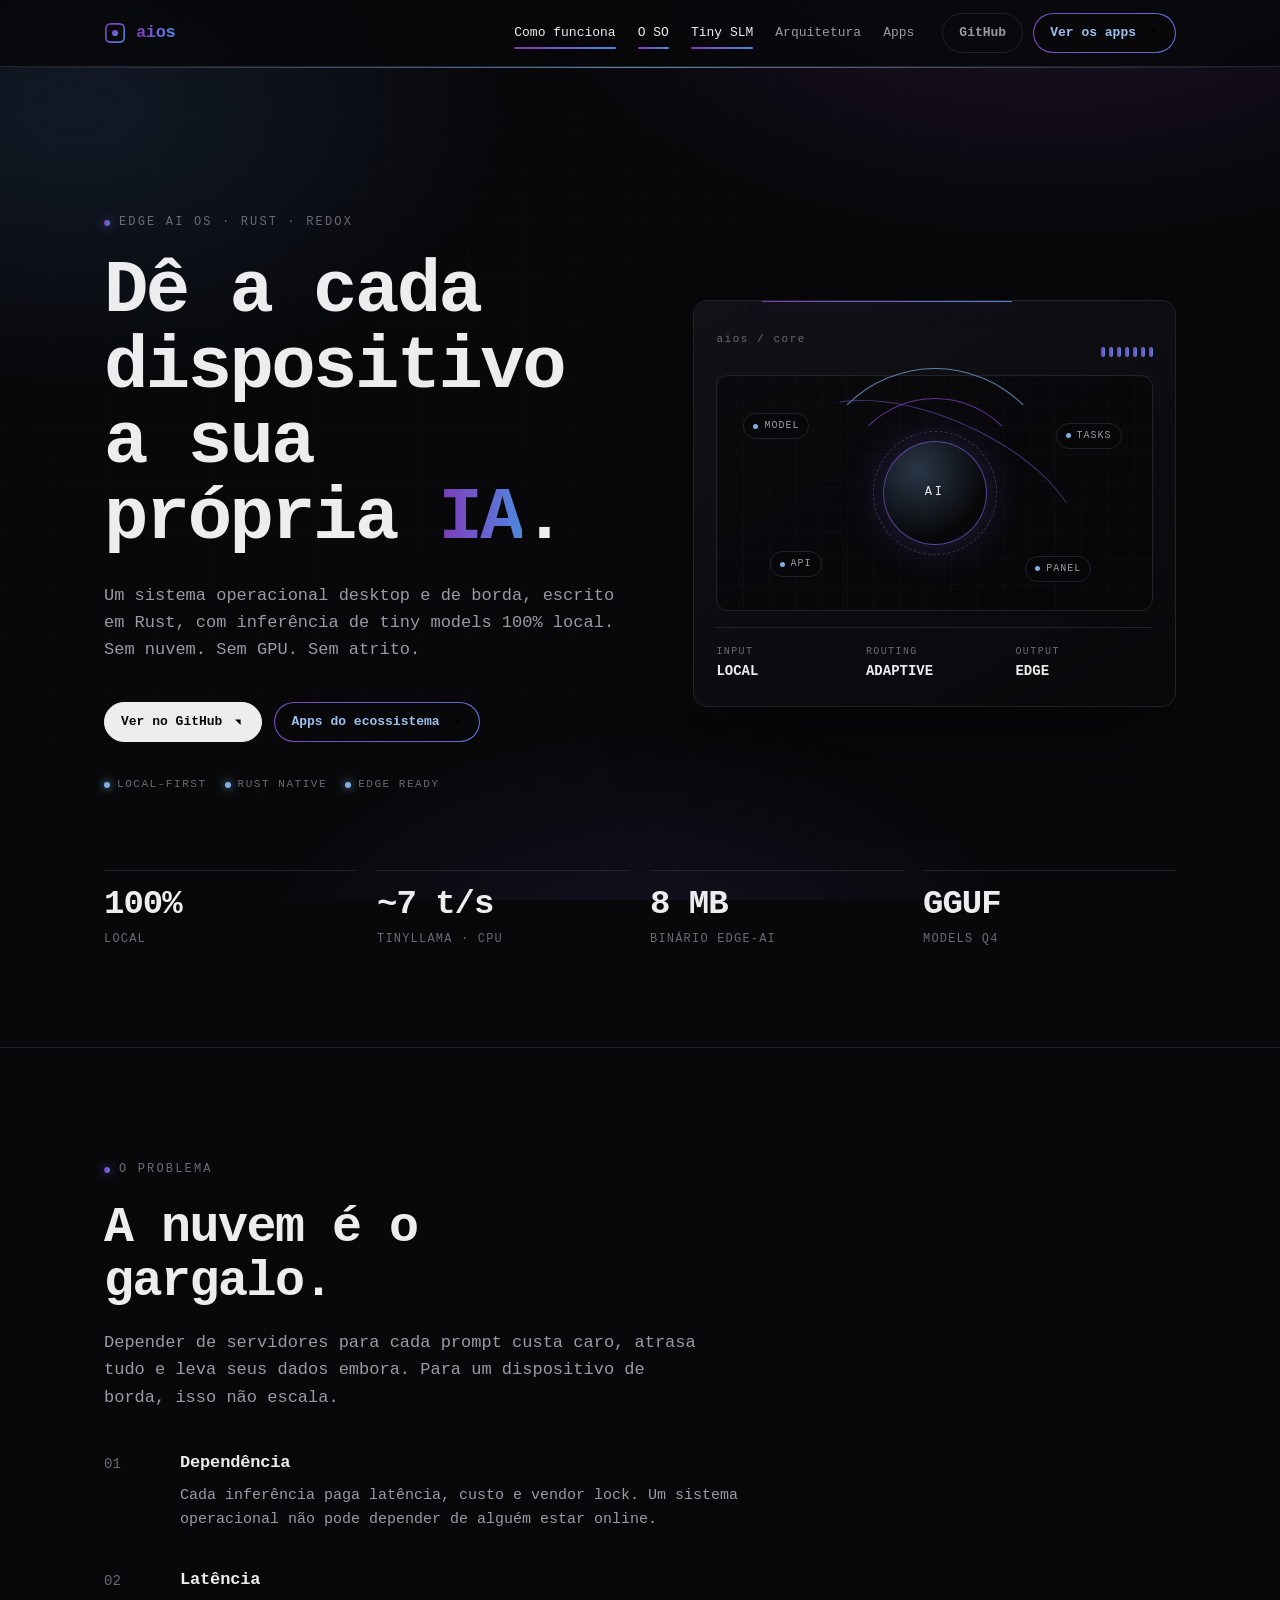
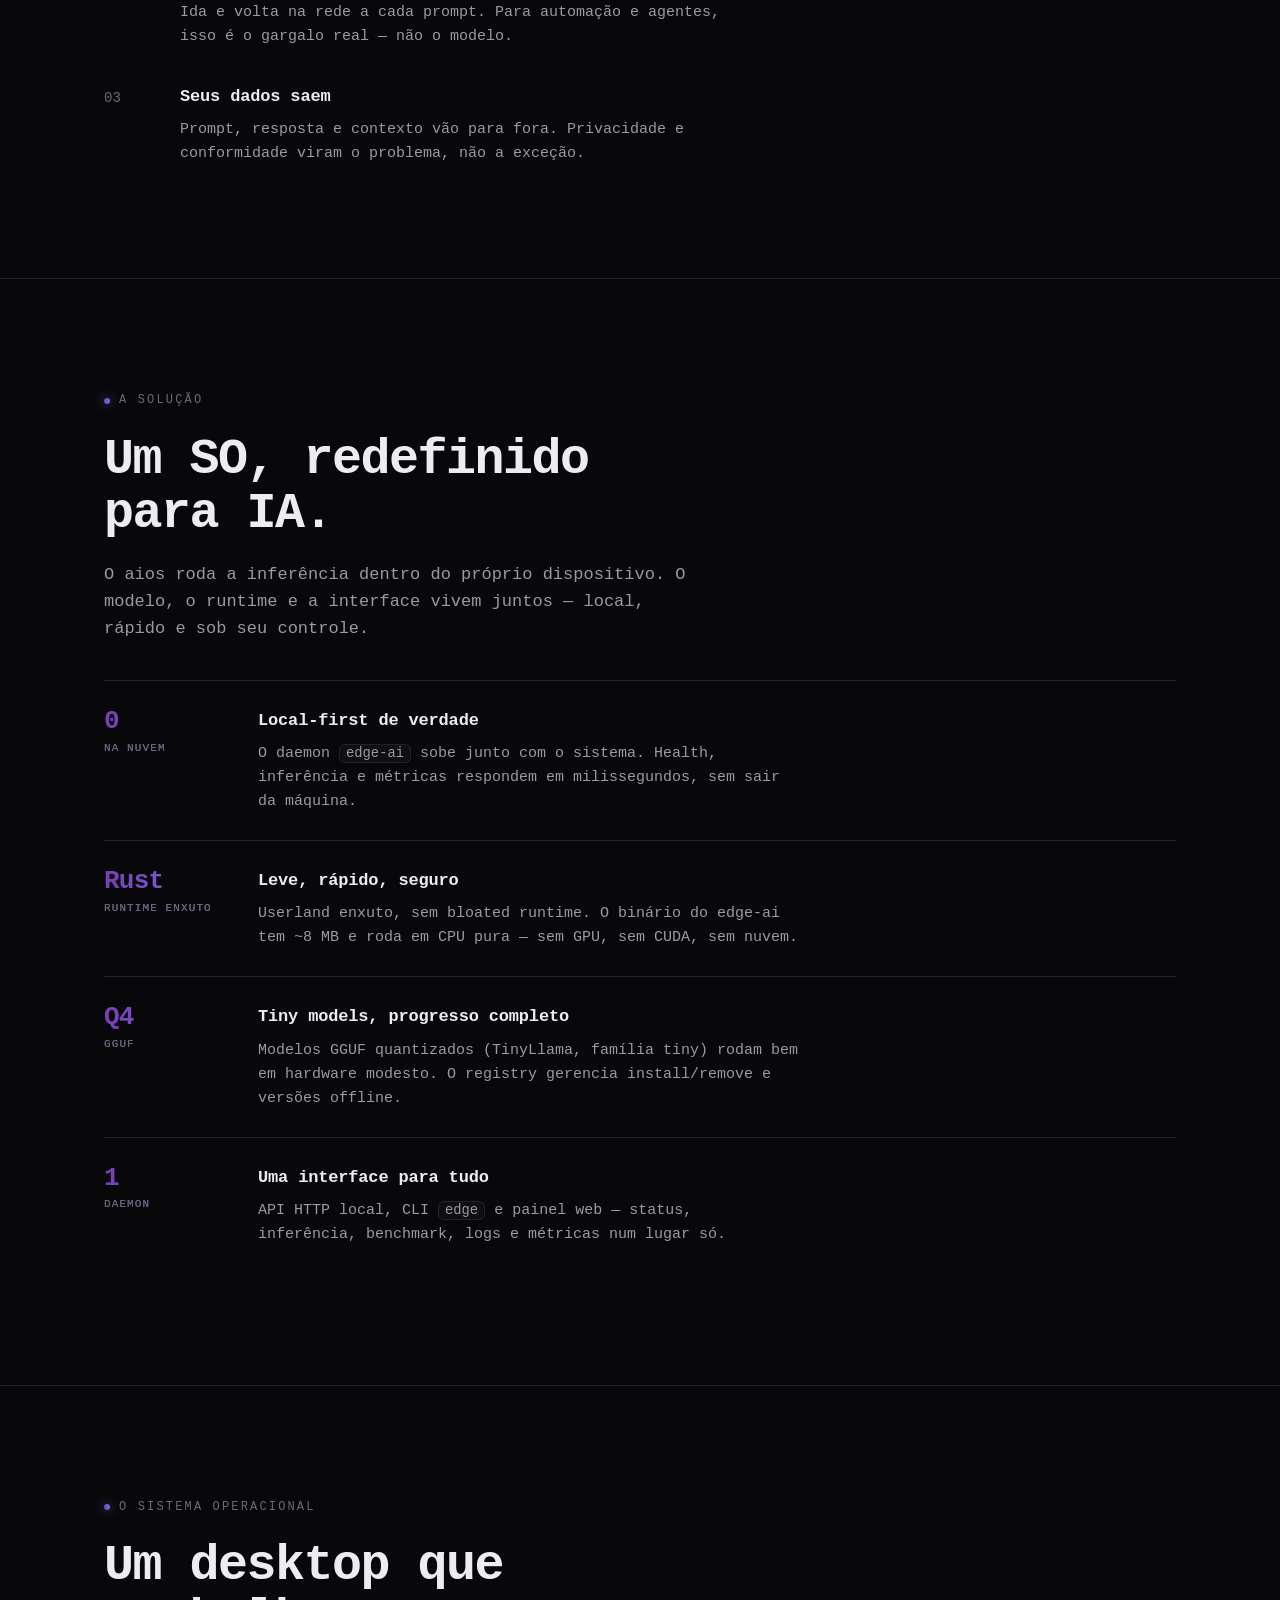
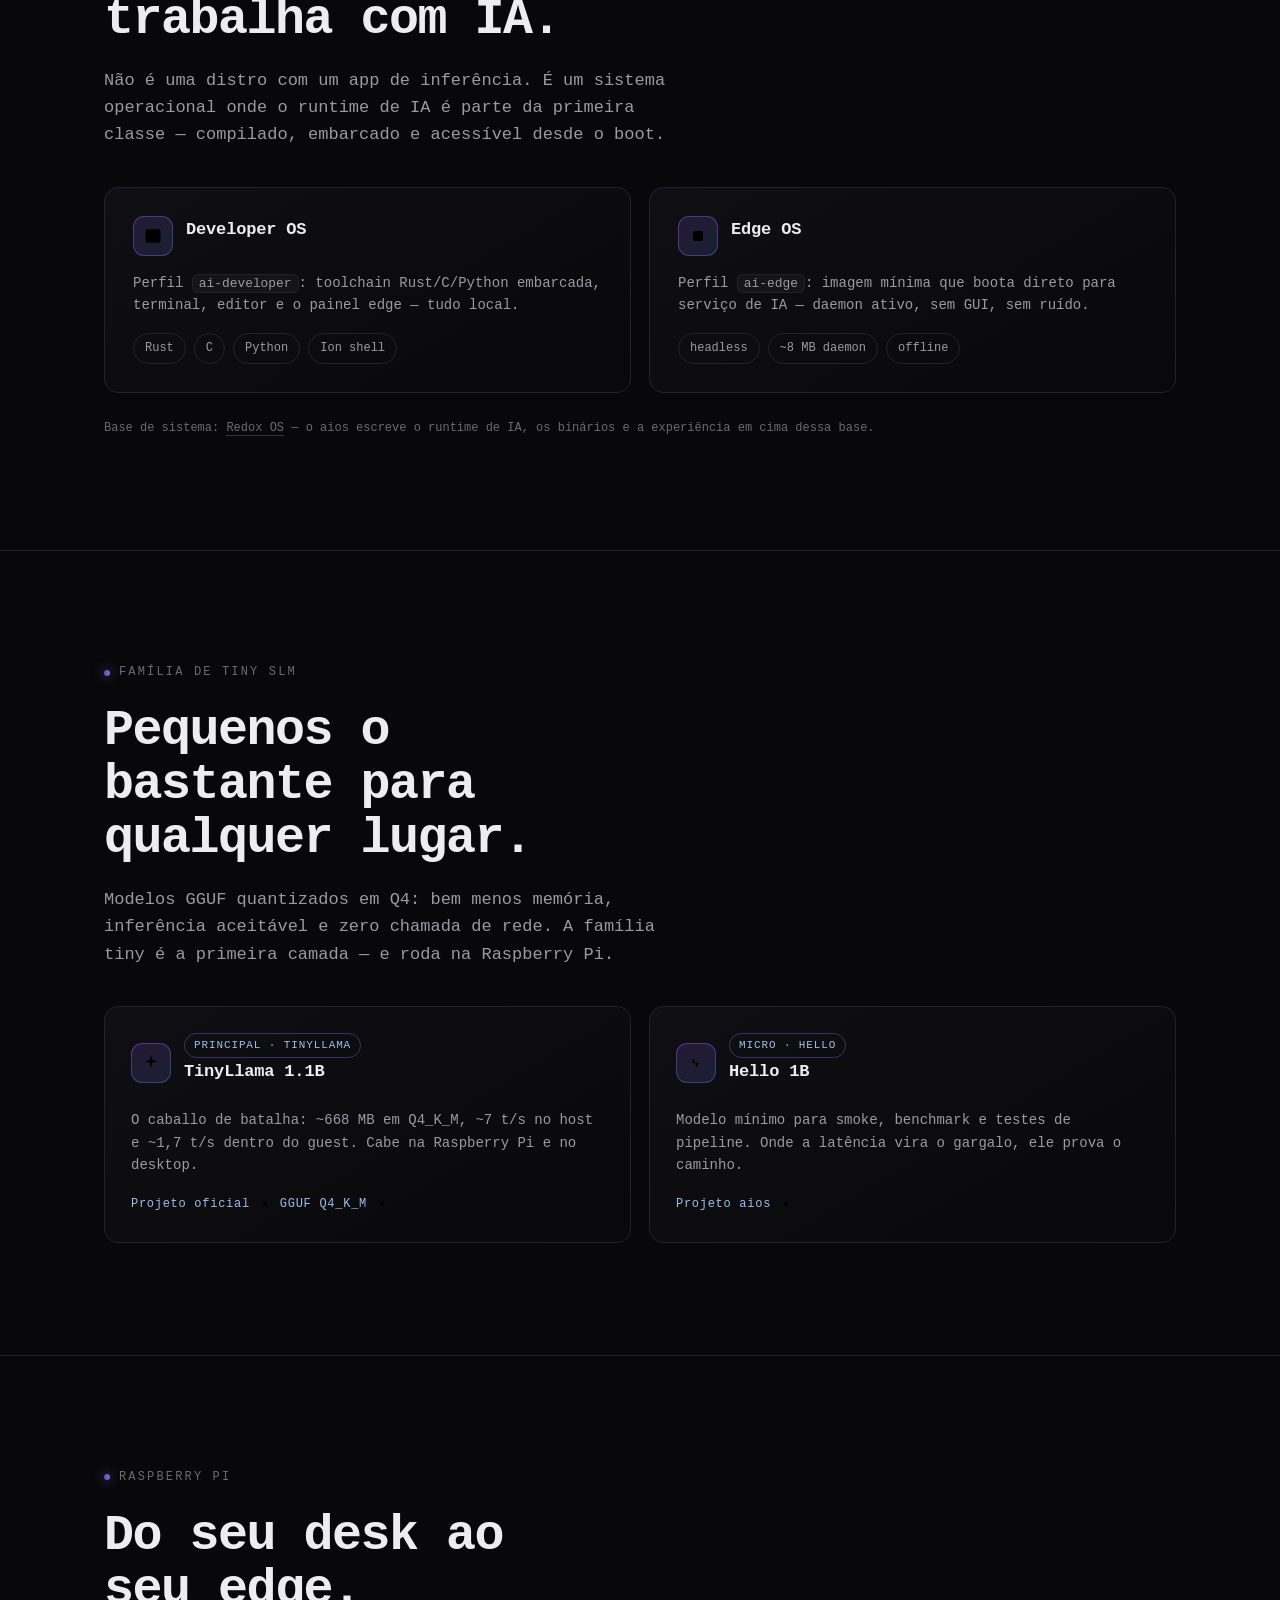
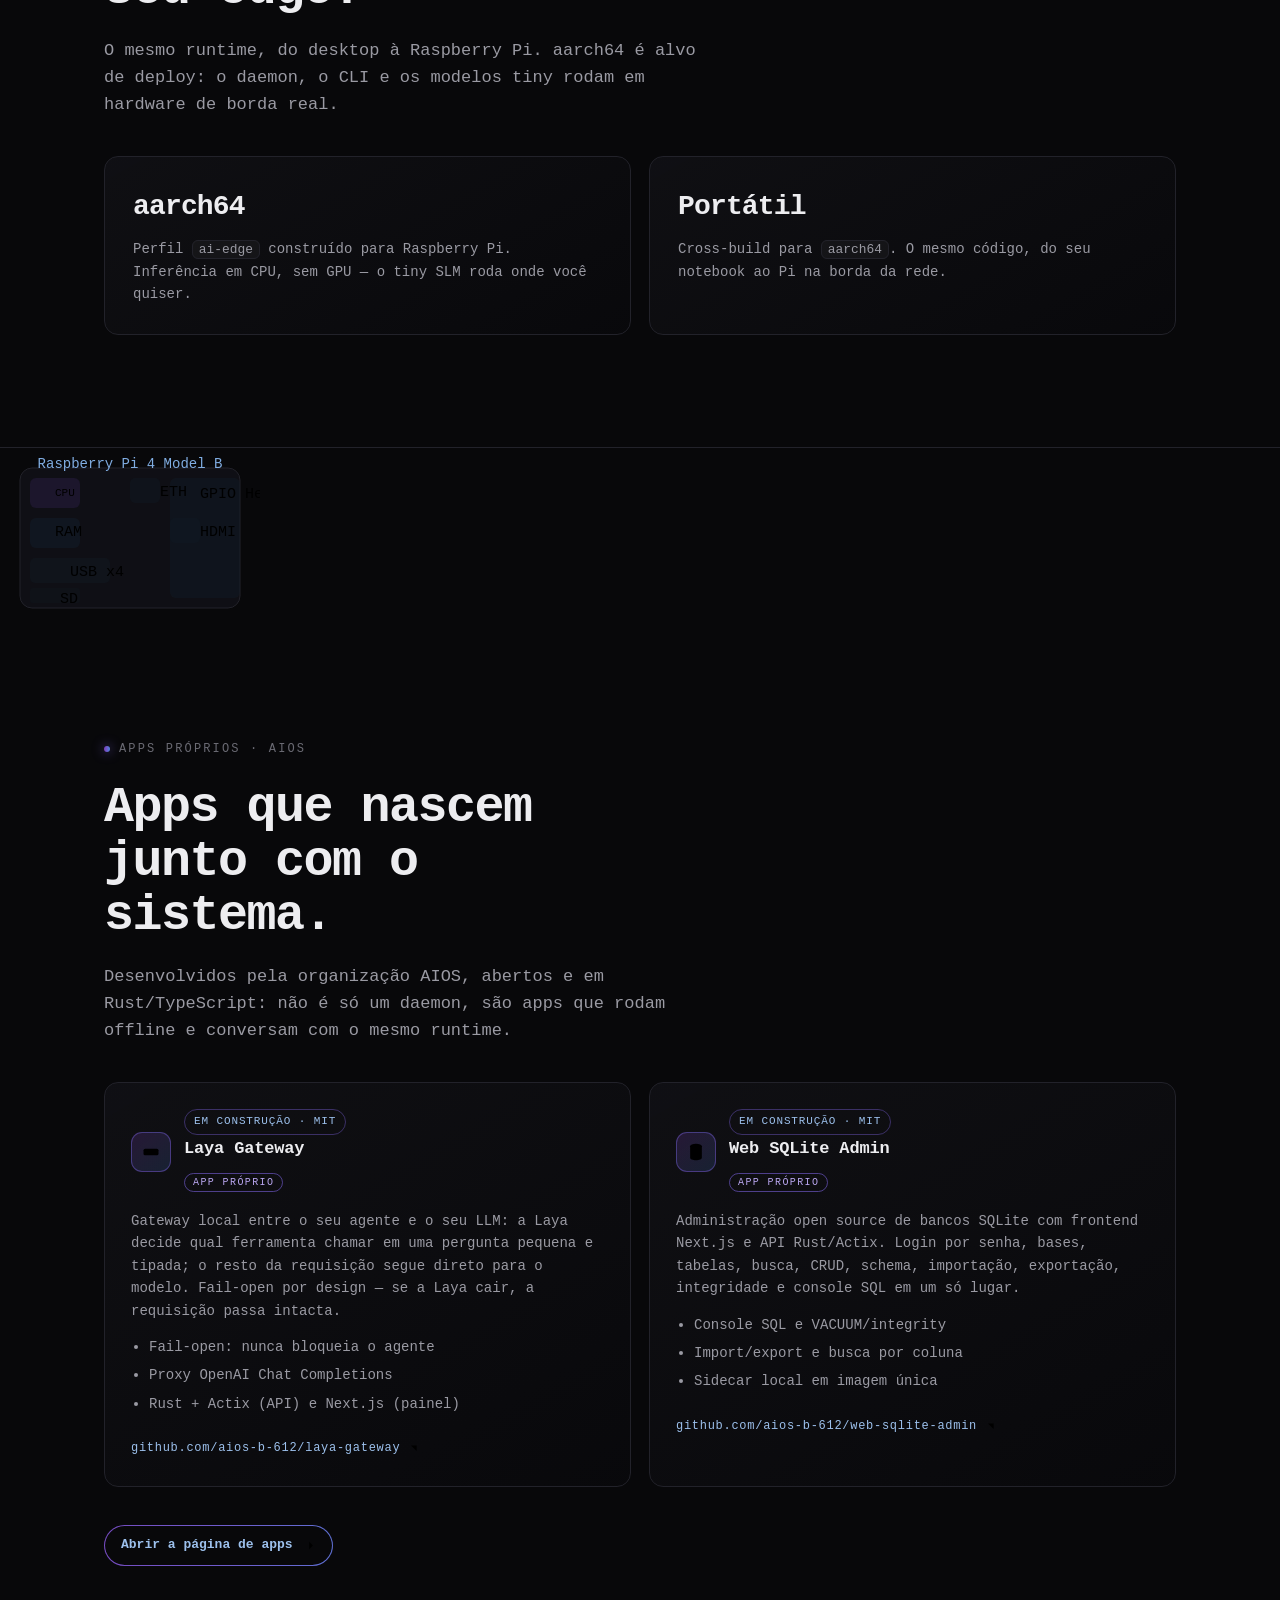
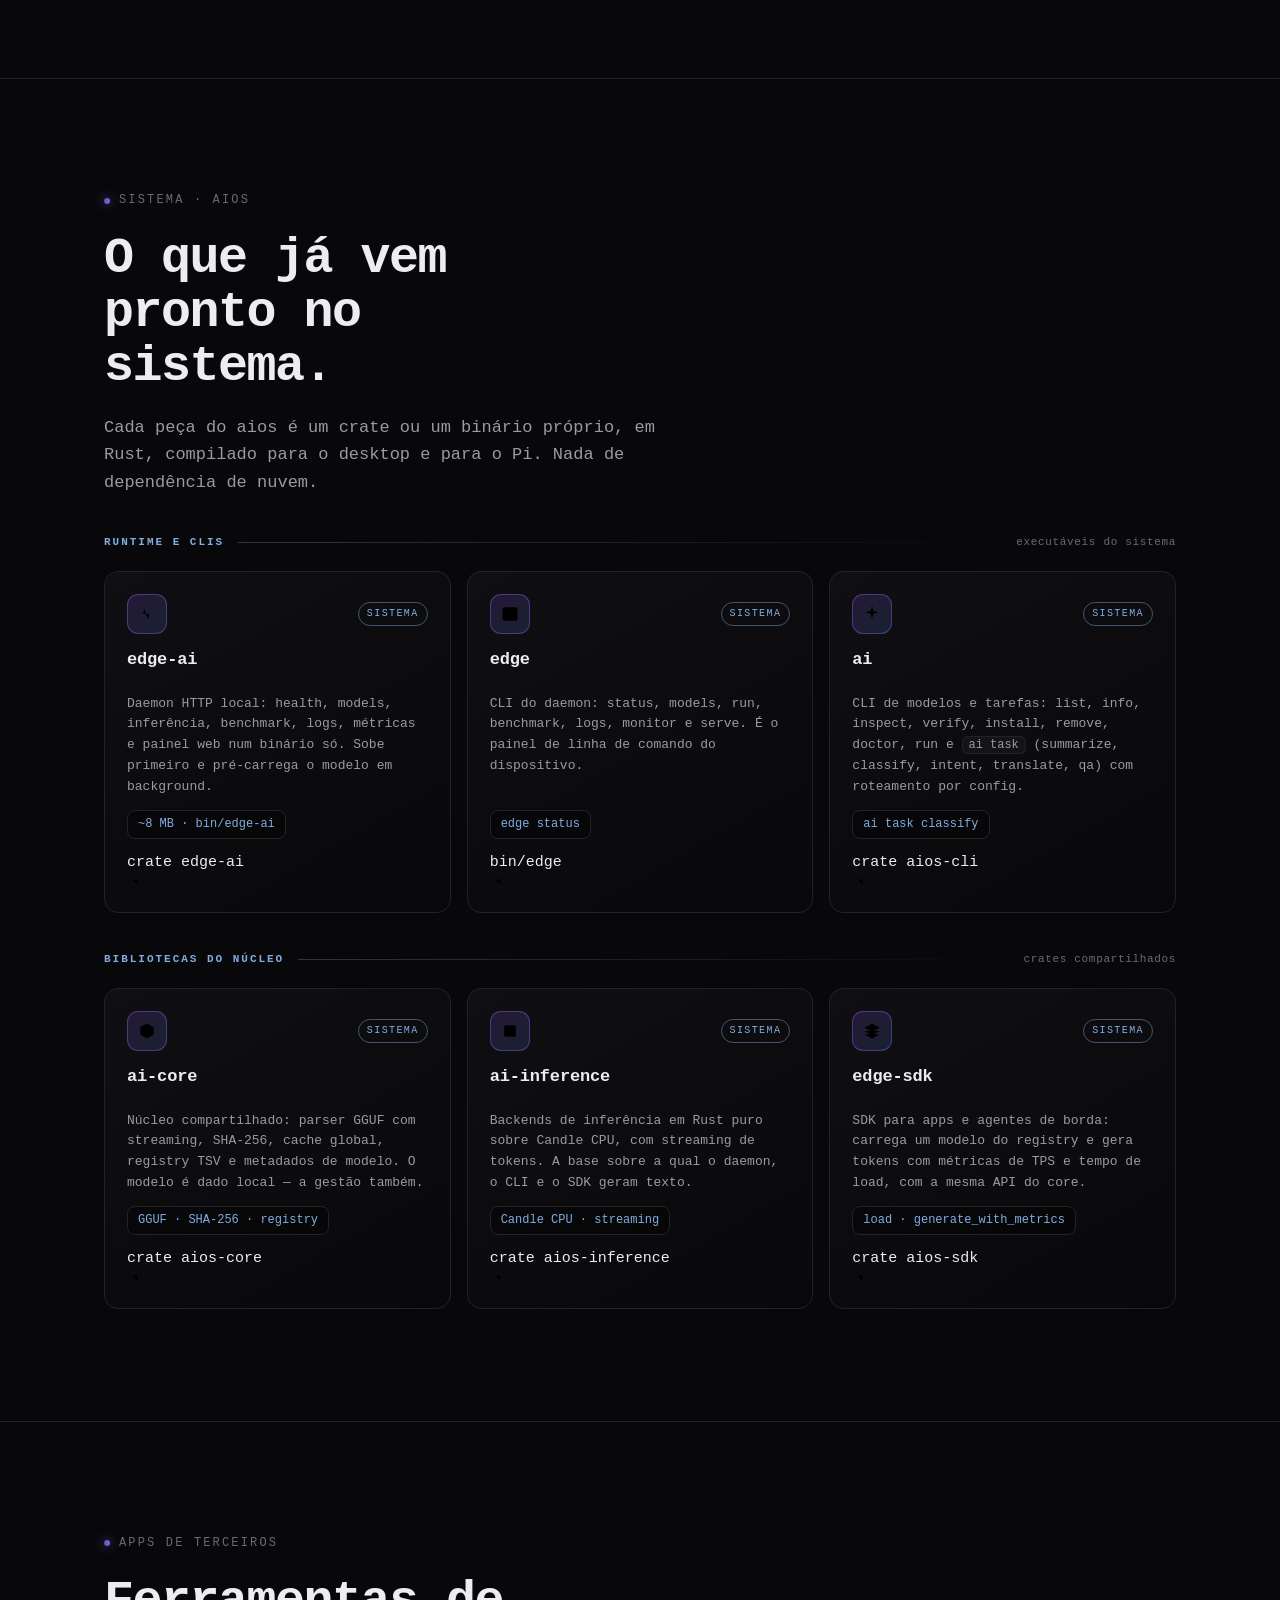
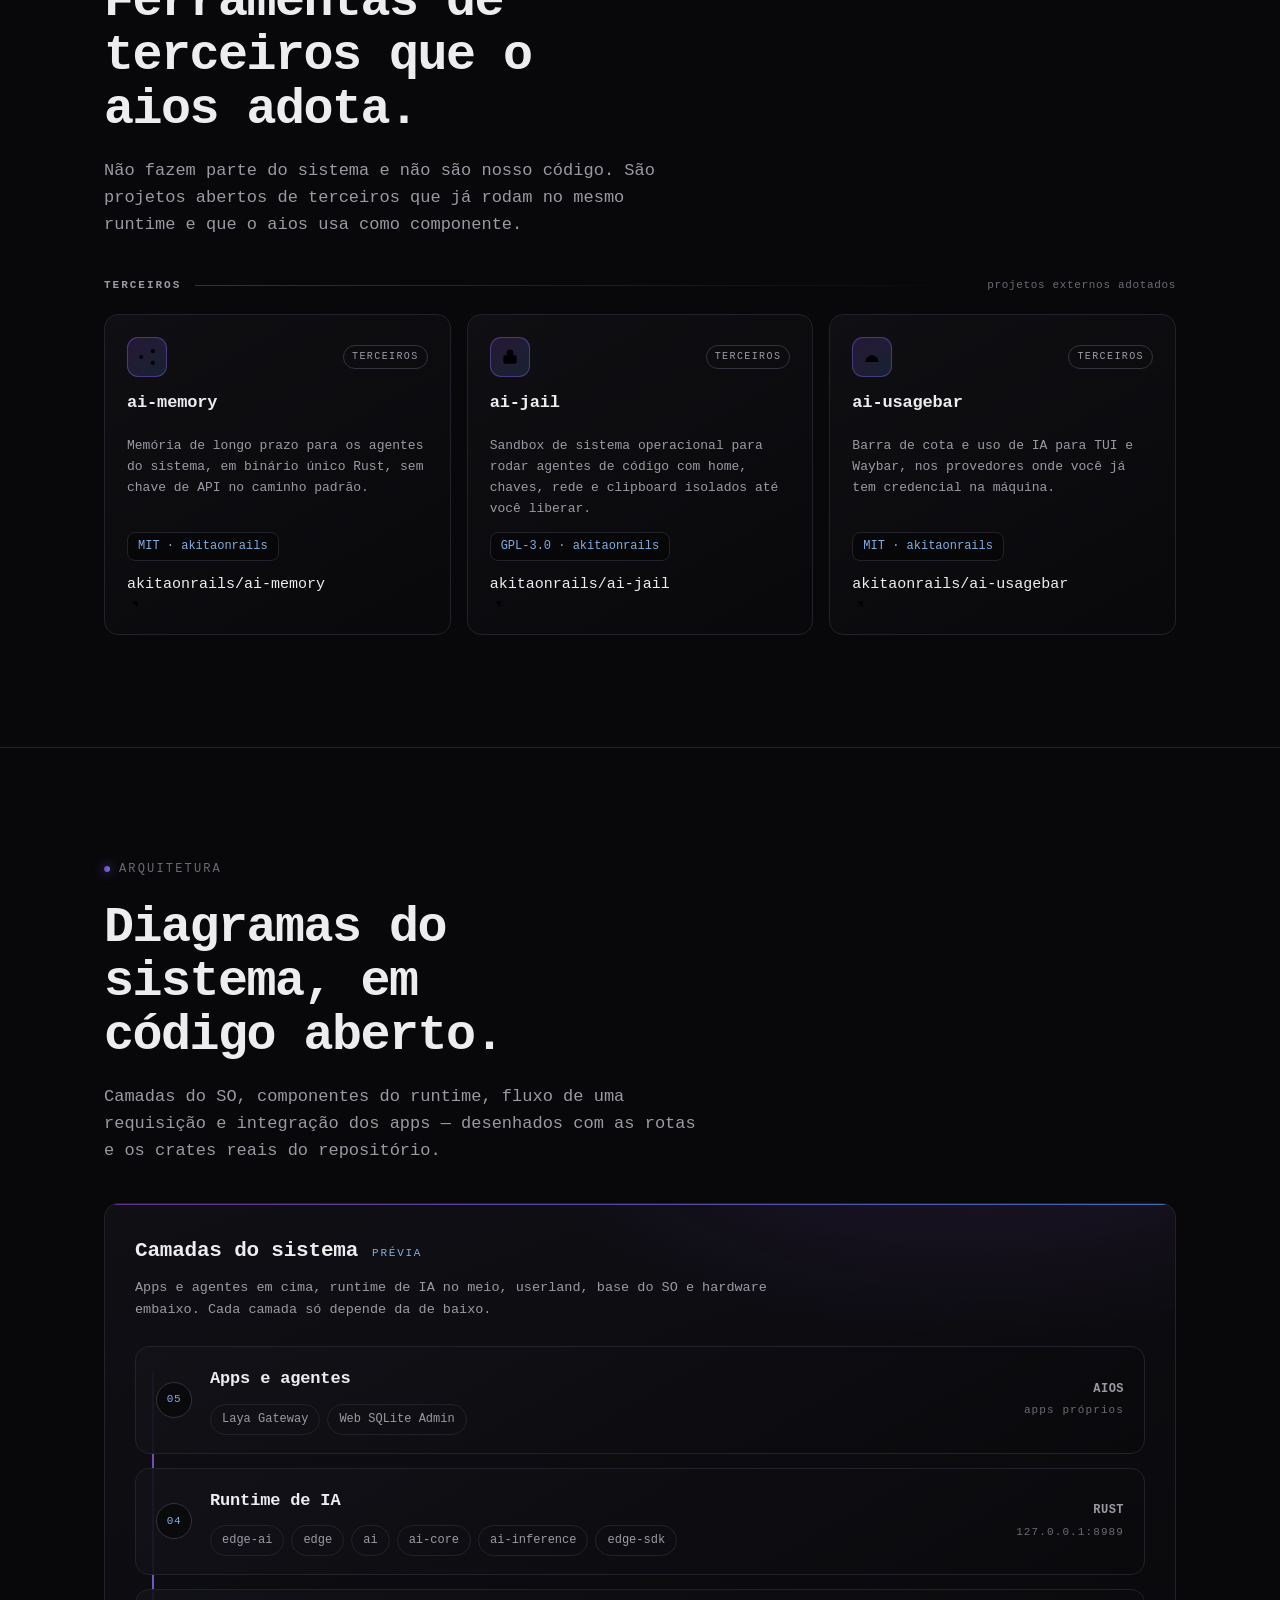
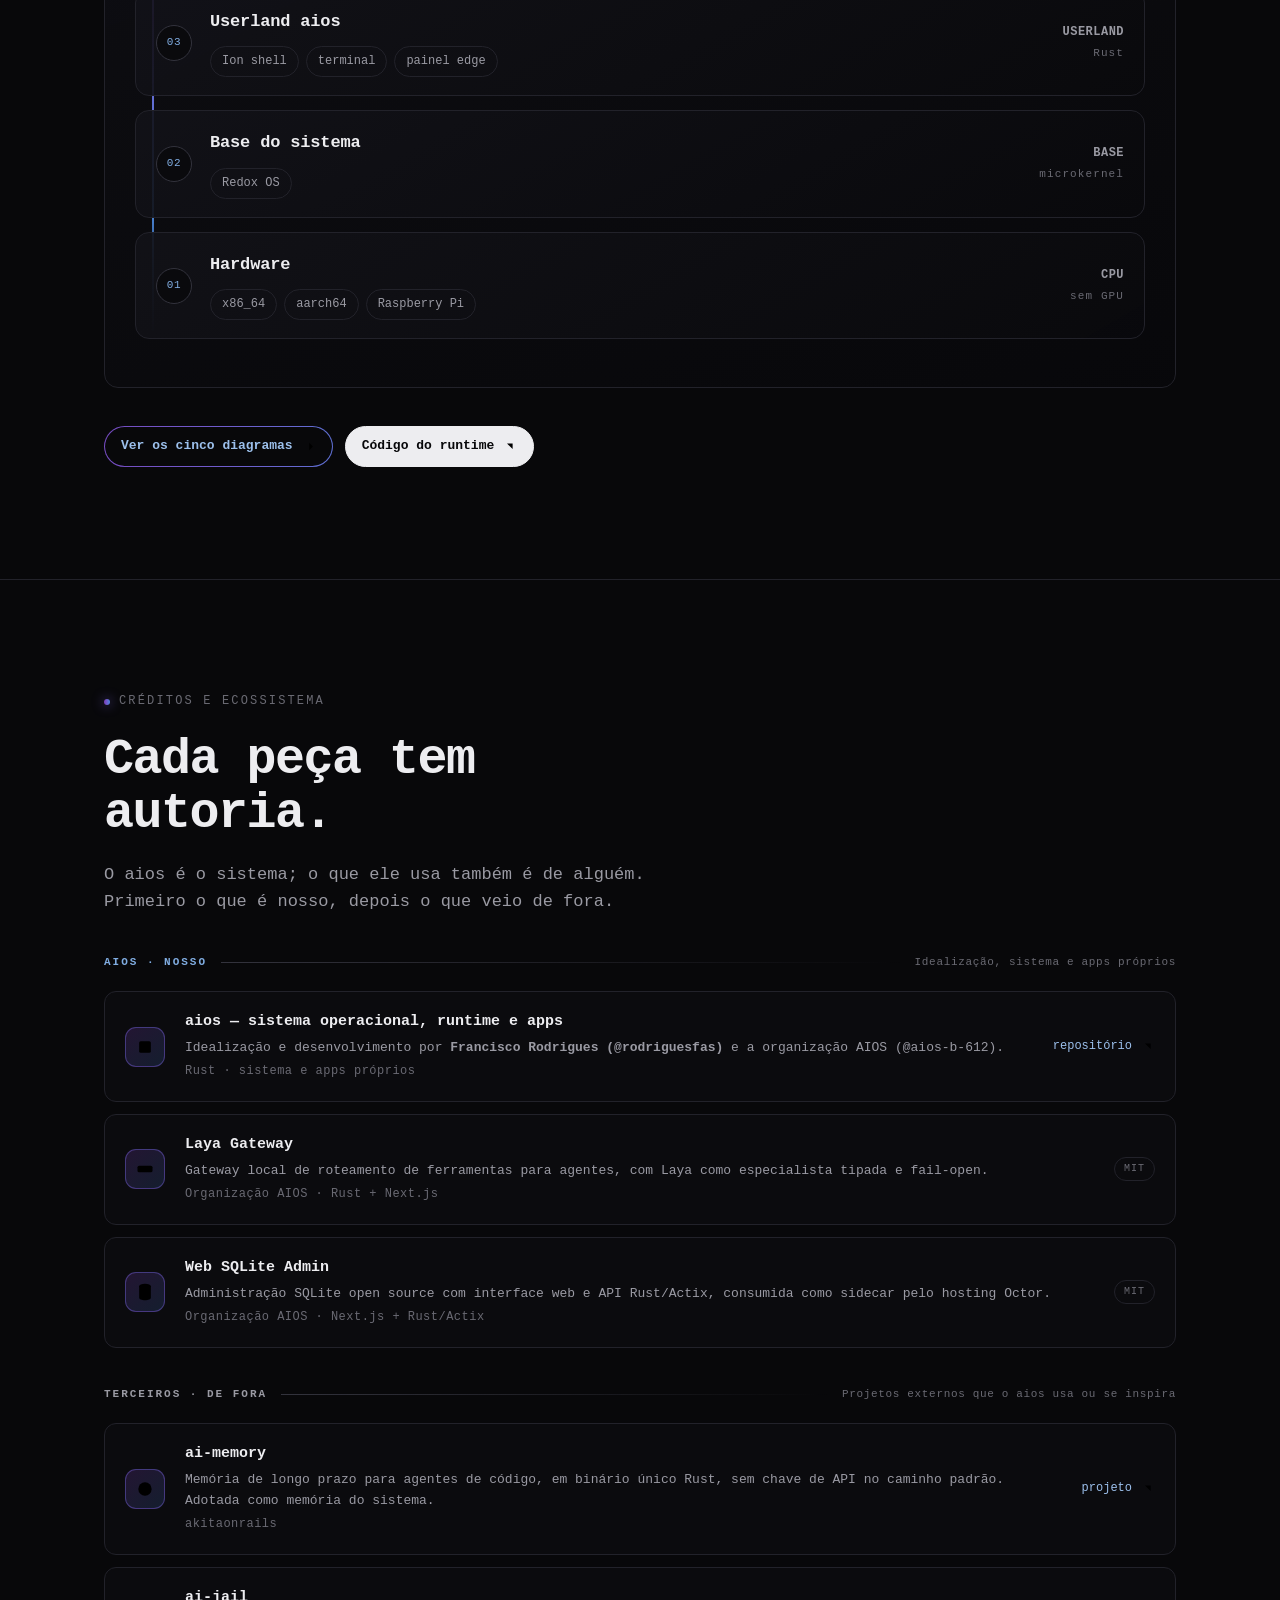
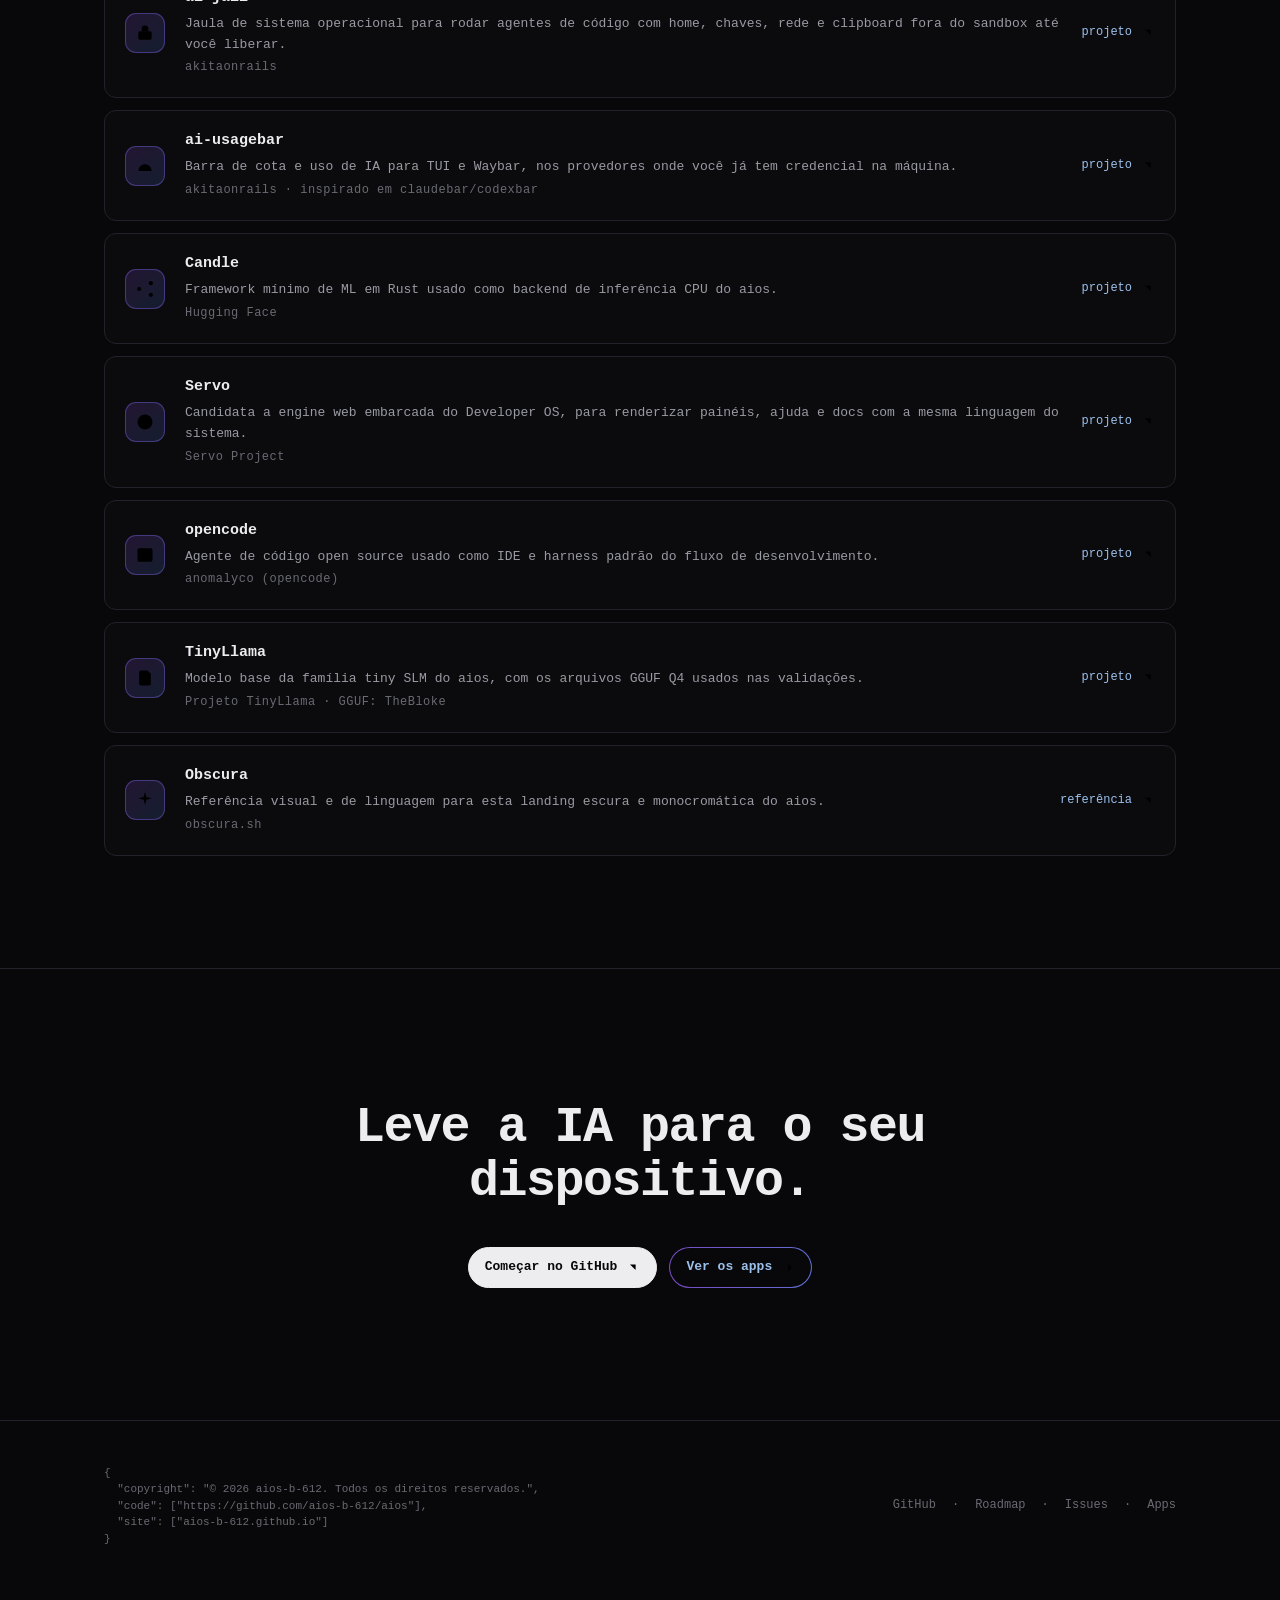
==== index.html @ a4fba62e "Site aios: esqueleto da Raspberry Pi na seção #pi e preview na home - index.html: diagrama esqueleto" ====
<!DOCTYPE html>
<html lang="pt-BR">
<head>
<meta charset="utf-8">
<meta name="viewport" content="width=device-width, initial-scale=1">
<title>aios — o sistema operacional que dá IA ao seu dispositivo</title>
<meta name="description" content="Um sistema operacional desktop e de borda, escrito em Rust, com inferência de tiny models 100% local. Sem nuvem, sem GPU, sem atrito.">
<meta name="theme-color" content="#08080a">
<link rel="icon" href="favicon.svg" type="image/svg+xml">
<link rel="stylesheet" href="styles.css">
<script src="site.js" defer></script>
</head>
<body>

<svg class="svg-sprite" aria-hidden="true" focusable="false">
  <symbol id="icon-arrow-up-right" viewBox="0 0 24 24"><path d="M7 17 17 7M8 7h9v9"/></symbol>
  <symbol id="icon-arrow-right" viewBox="0 0 24 24"><path d="M5 12h14M13 6l6 6-6 6"/></symbol>
  <symbol id="icon-menu" viewBox="0 0 24 24"><path d="M4 7h16M4 12h16M4 17h16"/></symbol>
  <symbol id="icon-close" viewBox="0 0 24 24"><path d="m6 6 12 12M18 6 6 18"/></symbol>
  <symbol id="icon-terminal" viewBox="0 0 24 24"><rect x="3" y="4" width="18" height="16" rx="2"/><path d="m7 9 3 3-3 3M13 15h4"/></symbol>
  <symbol id="icon-chip" viewBox="0 0 24 24"><rect x="6" y="6" width="12" height="12" rx="2"/><path d="M9 9h6v6H9zM9 2v4M15 2v4M9 18v4M15 18v4M2 9h4M2 15h4M18 9h4M18 15h4"/></symbol>
  <symbol id="icon-cpu" viewBox="0 0 24 24"><rect x="5" y="5" width="14" height="14" rx="2"/><rect x="9" y="9" width="6" height="6"/><path d="M9 2v3M15 2v3M9 19v3M15 19v3M2 9h3M2 15h3M19 9h3M19 15h3"/></symbol>
  <symbol id="icon-database" viewBox="0 0 24 24"><ellipse cx="12" cy="5" rx="7" ry="3"/><path d="M5 5v7c0 1.66 3.13 3 7 3s7-1.34 7-3V5M5 12v7c0 1.66 3.13 3 7 3s7-1.34 7-3v-7"/></symbol>
  <symbol id="icon-layers" viewBox="0 0 24 24"><path d="m12 3 9 5-9 5-9-5 9-5Z"/><path d="m3 12 9 5 9-5M3 16l9 5 9-5"/></symbol>
  <symbol id="icon-box" viewBox="0 0 24 24"><path d="m12 3 8 4.5v9L12 21l-8-4.5v-9L12 3Z"/><path d="m4.5 7.8 7.5 4.4 7.5-4.4M12 12.2V21"/></symbol>
  <symbol id="icon-network" viewBox="0 0 24 24"><circle cx="5" cy="12" r="2.5"/><circle cx="19" cy="5" r="2.5"/><circle cx="19" cy="19" r="2.5"/><path d="m7.2 10.8 9.6-4.6M7.2 13.2l9.6 4.6"/></symbol>
  <symbol id="icon-gateway" viewBox="0 0 24 24"><rect x="3" y="8" width="18" height="8" rx="2"/><path d="M7 12h.01M11 12h.01M15 12h.01M19 12h.01M7 8V5M17 8V5M7 16v3M17 16v3"/></symbol>
  <symbol id="icon-pulse" viewBox="0 0 24 24"><path d="M3 12h4l2-6 4 12 2-6h6"/></symbol>
  <symbol id="icon-spark" viewBox="0 0 24 24"><path d="m12 2 1.6 6.4L20 10l-6.4 1.6L12 18l-1.6-6.4L4 10l6.4-1.6L12 2Z"/></symbol>
  <symbol id="icon-shield" viewBox="0 0 24 24"><path d="M12 3 20 6v5c0 5-3.4 8.4-8 10-4.6-1.6-8-5-8-10V6l8-3Z"/><path d="m8.5 12 2.2 2.2 4.8-4.8"/></symbol>
  <symbol id="icon-code" viewBox="0 0 24 24"><path d="m8 9-4 3 4 3M16 9l4 3-4 3M14 5l-4 14"/></symbol>
  <symbol id="icon-memory" viewBox="0 0 24 24"><circle cx="12" cy="12" r="8"/><path d="M9 10h.01M15 10h.01M9.6 14.4c1.5 1.2 3.3 1.2 4.8 0"/></symbol>
  <symbol id="icon-lock" viewBox="0 0 24 24"><rect x="4" y="10" width="16" height="10" rx="2"/><path d="M8 10V7a4 4 0 0 1 8 0v3"/></symbol>
  <symbol id="icon-gauge" viewBox="0 0 24 24"><path d="M4 18a8 8 0 1 1 16 0M12 18l4-6"/></symbol>
  <symbol id="icon-globe" viewBox="0 0 24 24"><circle cx="12" cy="12" r="9"/><path d="M3 12h18M12 3c2.5 2.7 3.8 5.8 3.8 9S14.5 18.3 12 21c-2.5-2.7-3.8-5.8-3.8-9S9.5 5.7 12 3Z"/></symbol>
  <symbol id="icon-doc" viewBox="0 0 24 24"><path d="M9 3h6l4 4v12a2 2 0 0 1-2 2H7a2 2 0 0 1-2-2V5a2 2 0 0 1 2-2h2Z"/><path d="M14 3v5h5M9 13h6M9 17h4"/></symbol>
  <symbol id="icon-github" viewBox="0 0 24 24"><path d="M15 22v-3.9c.04-1-.36-1.7-.82-2.1 2.7-.3 5.53-1.33 5.53-6a4.66 4.66 0 0 0-1.24-3.25 4.34 4.34 0 0 0-.1-3.22s-1.02-.33-3.35 1.27a11.62 11.62 0 0 0-6.1 0C6.5 2.21 5.48 2.54 5.48 2.54a4.34 4.34 0 0 0-.1 3.22A4.66 4.66 0 0 0 4.14 9c0 4.66 2.83 5.69 5.53 6-.33.25-.62.71-.72 1.38-.64.28-2.26.83-3.26-1a1.1 1.1 0 0 0-1.2-.57 1.1 1.1 0 0 0-.63 1.77c1.13 1.93 2.58 2.1 4.14 2.1V22"/></symbol>
</svg>

<header>
  <div class="wrap nav">
    <a class="logo" href="index.html" aria-label="aios, início">
      <svg viewBox="0 0 24 24" fill="none" aria-hidden="true">
        <defs>
          <linearGradient id="logo-grad" x1="0" y1="0" x2="1" y2="1">
            <stop offset="0%" stop-color="#7a3db4"/>
            <stop offset="50%" stop-color="#715acd"/>
            <stop offset="100%" stop-color="#4c88dc"/>
          </linearGradient>
        </defs>
        <rect x="2" y="2" width="20" height="20" rx="5" stroke="url(#logo-grad)" stroke-width="1.8"/>
        <circle cx="12" cy="12" r="3.4" fill="url(#logo-grad)"/>
      </svg>
      <b>aios</b>
    </a>
    <button class="nav-toggle" type="button" aria-expanded="false" aria-controls="nav" aria-label="Abrir menu">
      <svg class="icon"><use href="#icon-menu"></use></svg>
      <svg class="icon icon-close"><use href="#icon-close"></use></svg>
    </button>
    <nav class="navlinks" id="nav" aria-label="Navegação principal">
      <a href="index.html#how">Como funciona</a>
      <a href="index.html#os">O SO</a>
      <a href="index.html#slm">Tiny SLM</a>
      <a href="arquitetura.html">Arquitetura</a>
      <a href="apps.html">Apps</a>
    </nav>
    <div class="navcta">
      <a class="btn btn-ghost" href="https://github.com/aios-b-612/aios" target="_blank" rel="noopener">GitHub</a>
      <a class="btn btn-brand" href="apps.html">Ver os apps <svg class="icon icon-sm"><use href="#icon-arrow-up-right"></use></svg></a>
    </div>
  </div>
</header>

<main id="top">

  <section class="hero">
    <div class="hero-grid"></div>
    <div class="hero-scan"></div>
    <div class="wrap">
      <div class="hero-inner">
        <div class="reveal">
          <div class="eyebrow">Edge AI OS · Rust · Redox</div>
          <h1>Dê a cada dispositivo a sua própria <span class="grad-text">IA</span>.</h1>
          <p class="lead">Um sistema operacional desktop e de borda, escrito em Rust, com inferência de tiny models 100% local. Sem nuvem. Sem GPU. Sem atrito.</p>
          <div class="hero-cta">
            <a class="btn btn-primary" href="https://github.com/aios-b-612/aios" target="_blank" rel="noopener">Ver no GitHub <svg class="icon icon-sm"><use href="#icon-arrow-up-right"></use></svg></a>
            <a class="btn btn-brand" href="apps.html">Apps do ecossistema <svg class="icon icon-sm"><use href="#icon-arrow-right"></use></svg></a>
          </div>
          <div class="hero-signals">
            <span><i class="dot-live"></i>LOCAL-FIRST</span>
            <span><i class="dot-live"></i>RUST NATIVE</span>
            <span><i class="dot-live"></i>EDGE READY</span>
          </div>
        </div>
        <div class="core-panel reveal" aria-label="Visualização do runtime local do aios">
          <div class="panel-top"><span>aios / core</span><span class="bars"><i></i><i></i><i></i><i></i><i></i><i></i><i></i></span></div>
          <div class="core-stage">
            <div class="stage-grid"></div>
            <div class="core-orbit"></div>
            <div class="core-orbit two"></div>
            <div class="core-orbit three"></div>
            <div class="core-node"><span>AI</span></div>
            <span class="core-tag t1"><i></i>MODEL</span>
            <span class="core-tag t2"><i></i>TASKS</span>
            <span class="core-tag t3"><i></i>API</span>
            <span class="core-tag t4"><i></i>PANEL</span>
          </div>
          <div class="panel-foot">
            <div><small>INPUT</small><b>LOCAL</b></div>
            <div><small>ROUTING</small><b>ADAPTIVE</b></div>
            <div><small>OUTPUT</small><b>EDGE</b></div>
          </div>
        </div>
      </div>
      <div class="stats">
        <div class="stat reveal"><b>100%</b><span>Local</span></div>
        <div class="stat reveal"><b>~7 t/s</b><span>TinyLlama · CPU</span></div>
        <div class="stat reveal"><b>8 MB</b><span>Binário edge-ai</span></div>
        <div class="stat reveal"><b>GGUF</b><span>Models Q4</span></div>
      </div>
    </div>
  </section>

  <section id="problem">
    <div class="wrap">
      <div class="eyebrow">O problema</div>
      <h2>A nuvem é o gargalo.</h2>
      <p class="lead">Depender de servidores para cada prompt custa caro, atrasa tudo e leva seus dados embora. Para um dispositivo de borda, isso não escala.</p>
      <div class="steps">
        <div class="step reveal">
          <div class="n">01</div>
          <div>
            <h3>Dependência</h3>
            <p>Cada inferência paga latência, custo e vendor lock. Um sistema operacional não pode depender de alguém estar online.</p>
          </div>
        </div>
        <div class="step reveal">
          <div class="n">02</div>
          <div>
            <h3>Latência</h3>
            <p>Ida e volta na rede a cada prompt. Para automação e agentes, isso é o gargalo real — não o modelo.</p>
          </div>
        </div>
        <div class="step reveal">
          <div class="n">03</div>
          <div>
            <h3>Seus dados saem</h3>
            <p>Prompt, resposta e contexto vão para fora. Privacidade e conformidade viram o problema, não a exceção.</p>
          </div>
        </div>
      </div>
    </div>
  </section>

  <section id="how">
    <div class="wrap">
      <div class="eyebrow">A solução</div>
      <h2>Um SO, redefinido para IA.</h2>
      <p class="lead">O aios roda a inferência dentro do próprio dispositivo. O modelo, o runtime e a interface vivem juntos — local, rápido e sob seu controle.</p>
      <div class="feature reveal">
        <div class="metric">0<small>Na nuvem</small></div>
        <div>
          <h3>Local-first de verdade</h3>
          <p>O daemon <code>edge-ai</code> sobe junto com o sistema. Health, inferência e métricas respondem em milissegundos, sem sair da máquina.</p>
        </div>
      </div>
      <div class="feature reveal">
        <div class="metric">Rust<small>Runtime enxuto</small></div>
        <div>
          <h3>Leve, rápido, seguro</h3>
          <p>Userland enxuto, sem bloated runtime. O binário do edge-ai tem ~8 MB e roda em CPU pura — sem GPU, sem CUDA, sem nuvem.</p>
        </div>
      </div>
      <div class="feature reveal">
        <div class="metric">Q4<small>GGUF</small></div>
        <div>
          <h3>Tiny models, progresso completo</h3>
          <p>Modelos GGUF quantizados (TinyLlama, família tiny) rodam bem em hardware modesto. O registry gerencia install/remove e versões offline.</p>
        </div>
      </div>
      <div class="feature reveal">
        <div class="metric">1<small>Daemon</small></div>
        <div>
          <h3>Uma interface para tudo</h3>
          <p>API HTTP local, CLI <code>edge</code> e painel web — status, inferência, benchmark, logs e métricas num lugar só.</p>
        </div>
      </div>
    </div>
  </section>

  <section id="os">
    <div class="wrap">
      <div class="eyebrow">O sistema operacional</div>
      <h2>Um desktop que trabalha com IA.</h2>
      <p class="lead">Não é uma distro com um app de inferência. É um sistema operacional onde o runtime de IA é parte da primeira classe — compilado, embarcado e acessível desde o boot.</p>
      <div class="grid2">
        <div class="panel reveal">
          <div class="card-head"><span class="icon-badge"><svg class="icon"><use href="#icon-terminal"></use></svg></span><h3>Developer OS</h3></div>
          <p>Perfil <code>ai-developer</code>: toolchain Rust/C/Python embarcada, terminal, editor e o painel edge — tudo local.</p>
          <div class="chips">
            <span class="chip">Rust</span><span class="chip">C</span><span class="chip">Python</span><span class="chip">Ion shell</span>
          </div>
        </div>
        <div class="panel reveal">
          <div class="card-head"><span class="icon-badge"><svg class="icon"><use href="#icon-chip"></use></svg></span><h3>Edge OS</h3></div>
          <p>Perfil <code>ai-edge</code>: imagem mínima que boota direto para serviço de IA — daemon ativo, sem GUI, sem ruído.</p>
          <div class="chips">
            <span class="chip">headless</span><span class="chip">~8 MB daemon</span><span class="chip">offline</span>
          </div>
        </div>
      </div>
      <p class="base-note reveal">Base de sistema: <a href="https://redox-os.org" target="_blank" rel="noopener">Redox OS</a> — o aios escreve o runtime de IA, os binários e a experiência em cima dessa base.</p>
    </div>
  </section>

  <section id="slm">
    <div class="wrap">
      <div class="eyebrow">Família de tiny SLM</div>
      <h2>Pequenos o bastante para qualquer lugar.</h2>
      <p class="lead">Modelos GGUF quantizados em Q4: bem menos memória, inferência aceitável e zero chamada de rede. A família tiny é a primeira camada — e roda na Raspberry Pi.</p>
      <div class="cards">
        <article class="card reveal">
          <div class="card-head">
            <span class="icon-badge"><svg class="icon"><use href="#icon-spark"></use></svg></span>
            <div><span class="tag">Principal · TinyLlama</span><h3>TinyLlama 1.1B</h3></div>
          </div>
          <p>O caballo de batalha: ~668 MB em Q4_K_M, ~7 t/s no host e ~1,7 t/s dentro do guest. Cabe na Raspberry Pi e no desktop.</p>
          <a class="card-link" href="https://huggingface.co/TinyLlama/TinyLlama-1.1B-Chat-v1.0" target="_blank" rel="noopener">Projeto oficial <svg class="icon icon-sm"><use href="#icon-arrow-up-right"></use></svg></a>
          <a class="card-link" href="https://huggingface.co/TheBloke/TinyLlama-1.1B-Chat-v1.0-GGUF" target="_blank" rel="noopener">GGUF Q4_K_M <svg class="icon icon-sm"><use href="#icon-arrow-up-right"></use></svg></a>
        </article>
        <article class="card reveal">
          <div class="card-head">
            <span class="icon-badge"><svg class="icon"><use href="#icon-pulse"></use></svg></span>
            <div><span class="tag">Micro · Hello</span><h3>Hello 1B</h3></div>
          </div>
          <p>Modelo mínimo para smoke, benchmark e testes de pipeline. Onde a latência vira o gargalo, ele prova o caminho.</p>
          <a class="card-link" href="https://github.com/aios-b-612/aios" target="_blank" rel="noopener">Projeto aios <svg class="icon icon-sm"><use href="#icon-arrow-up-right"></use></svg></a>
        </article>
      </div>
    </div>
  </section>

  <section id="pi">
    <div class="wrap">
      <div class="eyebrow">Raspberry Pi</div>
      <h2>Do seu desk ao seu edge.</h2>
      <p class="lead">O mesmo runtime, do desktop à Raspberry Pi. aarch64 é alvo de deploy: o daemon, o CLI e os modelos tiny rodam em hardware de borda real.</p>
      <div class="grid2">
        <div class="panel reveal">
          <div class="big">aarch64</div>
          <p>Perfil <code>ai-edge</code> construído para Raspberry Pi. Inferência em CPU, sem GPU — o tiny SLM roda onde você quiser.</p>
        </div>
        <div class="panel reveal">
          <div class="big">Portátil</div>
          <p>Cross-build para <code>aarch64</code>. O mesmo código, do seu notebook ao Pi na borda da rede.</p>
        </div>
      </div>
    </div>
  </section><svg class="pi-skeleton" width="260" height="180" viewBox="0 0 260 180" role="img" aria-label="Esqueleto da Raspberry Pi 4 Model B" style="color:var(--fg);font-family:var(--mono)">
  <rect class="board" x="20" y="20" width="220" height="140" rx="12" fill="rgba(18,18,24,.8)" stroke="var(--line)" stroke-width="1"/>
  <!-- CPU -->
  <rect class="box" x="30" y="30" width="50" height="30" rx="6" fill="rgba(38,28,60,.6)"/>
  <text class="label" x="55" y="48" font-size="11">CPU</text>
  <!-- RAM -->
  <rect class="box" x="30" y="70" width="50" height="30" rx="6" fill="rgba(18,30,44,.5)"/>
  <text class="label" x="55" y="88">RAM</text>
  <!-- GPIO header -->
  <rect class="box" x="170" y="30" width="70" height="120" rx="6" fill="rgba(18,30,44,.4)"/>
  <text class="label" x="200" y="50">GPIO Header</text>
  <!-- USB ports (4) -->
  <rect class="box" x="30" y="110" width="80" height="25" rx="5" fill="rgba(18,30,44,.3)"/>
  <text class="label" x="70" y="128">USB x4</text>
  <!-- Ethernet -->
  <rect class="box" x="130" y="30" width="30" height="25" rx="5" fill="rgba(18,30,44,.3)"/>
  <text class="label" x="160" y="48">ETH</text>
  <!-- HDMI -->
  <rect class="box" x="170" y="70" width="30" height="25" rx="5" fill="rgba(18,30,44,.3)"/>
  <text class="label" x="200" y="88">HDMI</text>
  <!-- SD card -->
  <rect class="box" x="30" y="140" width="50" height="15" rx="3" fill="rgba(18,30,44,.2)"/>
  <text class="label" x="60" y="155">SD</text>
  <!-- Rótulo -->
  <text class="title" x="130" y="20" text-anchor="middle" font-size="14" fill="var(--brand-sky)">Raspberry Pi 4 Model B</text>
</svg>


  <section id="apps">
    <div class="wrap">
      <div class="eyebrow">Apps próprios · AIOS</div>
      <h2>Apps que nascem junto com o sistema.</h2>
      <p class="lead">Desenvolvidos pela organização AIOS, abertos e em Rust/TypeScript: não é só um daemon, são apps que rodam offline e conversam com o mesmo runtime.</p>
      <div class="cards">
        <article class="card reveal">
          <div class="card-head">
            <span class="icon-badge"><svg class="icon"><use href="#icon-gateway"></use></svg></span>
            <div><span class="tag">Em construção · MIT</span><h3>Laya Gateway</h3><span class="origin origin-aios">App próprio</span></div>
          </div>
          <p>Gateway local entre o seu agente e o seu LLM: a Laya decide qual ferramenta chamar em uma pergunta pequena e tipada; o resto da requisição segue direto para o modelo. Fail-open por design — se a Laya cair, a requisição passa intacta.</p>
          <ul>
            <li>Fail-open: nunca bloqueia o agente</li>
            <li>Proxy OpenAI Chat Completions</li>
            <li>Rust + Actix (API) e Next.js (painel)</li>
          </ul>
          <a class="card-link" href="https://github.com/aios-b-612/laya-gateway" target="_blank" rel="noopener">github.com/aios-b-612/laya-gateway <svg class="icon icon-sm"><use href="#icon-arrow-up-right"></use></svg></a>
        </article>
        <article class="card reveal">
          <div class="card-head">
            <span class="icon-badge"><svg class="icon"><use href="#icon-database"></use></svg></span>
            <div><span class="tag">Em construção · MIT</span><h3>Web SQLite Admin</h3><span class="origin origin-aios">App próprio</span></div>
          </div>
          <p>Administração open source de bancos SQLite com frontend Next.js e API Rust/Actix. Login por senha, bases, tabelas, busca, CRUD, schema, importação, exportação, integridade e console SQL em um só lugar.</p>
          <ul>
            <li>Console SQL e VACUUM/integrity</li>
            <li>Import/export e busca por coluna</li>
            <li>Sidecar local em imagem única</li>
          </ul>
          <a class="card-link" href="https://github.com/aios-b-612/web-sqlite-admin" target="_blank" rel="noopener">github.com/aios-b-612/web-sqlite-admin <svg class="icon icon-sm"><use href="#icon-arrow-up-right"></use></svg></a>
        </article>
      </div>
      <div class="hero-cta reveal">
        <a class="btn btn-brand" href="apps.html">Abrir a página de apps <svg class="icon icon-sm"><use href="#icon-arrow-right"></use></svg></a>
      </div>
    </div>
  </section>

  <section id="system">
    <div class="wrap">
      <div class="eyebrow">Sistema · aios</div>
      <h2>O que já vem pronto no sistema.</h2>
      <p class="lead">Cada peça do aios é um crate ou um binário próprio, em Rust, compilado para o desktop e para o Pi. Nada de dependência de nuvem.</p>

      <div class="group">
        <div class="group-head"><b>Runtime e CLIs</b><i></i><em>executáveis do sistema</em></div>
        <div class="tool-grid">
          <article class="tool reveal">
            <div class="tool-top">
              <span class="icon-badge"><svg class="icon"><use href="#icon-pulse"></use></svg></span>
              <span class="origin origin-sys">Sistema</span>
            </div>
            <h3>edge-ai</h3>
            <p>Daemon HTTP local: health, models, inferência, benchmark, logs, métricas e painel web num binário só. Sobe primeiro e pré-carrega o modelo em background.</p>
            <span class="cmd">~8 MB · bin/edge-ai</span>
            <a class="card-link" href="https://github.com/aios-b-612/aios/tree/main/edge-ai" target="_blank" rel="noopener">crate edge-ai <svg class="icon icon-sm"><use href="#icon-arrow-up-right"></use></svg></a>
          </article>
          <article class="tool reveal">
            <div class="tool-top">
              <span class="icon-badge"><svg class="icon"><use href="#icon-terminal"></use></svg></span>
              <span class="origin origin-sys">Sistema</span>
            </div>
            <h3>edge</h3>
            <p>CLI do daemon: status, models, run, benchmark, logs, monitor e serve. É o painel de linha de comando do dispositivo.</p>
            <span class="cmd">edge status</span>
            <a class="card-link" href="https://github.com/aios-b-612/aios/tree/main/edge-ai" target="_blank" rel="noopener">bin/edge <svg class="icon icon-sm"><use href="#icon-arrow-up-right"></use></svg></a>
          </article>
          <article class="tool reveal">
            <div class="tool-top">
              <span class="icon-badge"><svg class="icon"><use href="#icon-spark"></use></svg></span>
              <span class="origin origin-sys">Sistema</span>
            </div>
            <h3>ai</h3>
            <p>CLI de modelos e tarefas: list, info, inspect, verify, install, remove, doctor, run e <code>ai task</code> (summarize, classify, intent, translate, qa) com roteamento por config.</p>
            <span class="cmd">ai task classify</span>
            <a class="card-link" href="https://github.com/aios-b-612/aios/tree/main/cli/ai" target="_blank" rel="noopener">crate aios-cli <svg class="icon icon-sm"><use href="#icon-arrow-up-right"></use></svg></a>
          </article>
        </div>
      </div>

      <div class="group">
        <div class="group-head"><b>Bibliotecas do núcleo</b><i></i><em>crates compartilhados</em></div>
        <div class="tool-grid">
          <article class="tool reveal">
            <div class="tool-top">
              <span class="icon-badge"><svg class="icon"><use href="#icon-box"></use></svg></span>
              <span class="origin origin-sys">Sistema</span>
            </div>
            <h3>ai-core</h3>
            <p>Núcleo compartilhado: parser GGUF com streaming, SHA-256, cache global, registry TSV e metadados de modelo. O modelo é dado local — a gestão também.</p>
            <span class="cmd">GGUF · SHA-256 · registry</span>
            <a class="card-link" href="https://github.com/aios-b-612/aios/tree/main/ai-core" target="_blank" rel="noopener">crate aios-core <svg class="icon icon-sm"><use href="#icon-arrow-up-right"></use></svg></a>
          </article>
          <article class="tool reveal">
            <div class="tool-top">
              <span class="icon-badge"><svg class="icon"><use href="#icon-cpu"></use></svg></span>
              <span class="origin origin-sys">Sistema</span>
            </div>
            <h3>ai-inference</h3>
            <p>Backends de inferência em Rust puro sobre Candle CPU, com streaming de tokens. A base sobre a qual o daemon, o CLI e o SDK geram texto.</p>
            <span class="cmd">Candle CPU · streaming</span>
            <a class="card-link" href="https://github.com/aios-b-612/aios/tree/main/ai-inference" target="_blank" rel="noopener">crate aios-inference <svg class="icon icon-sm"><use href="#icon-arrow-up-right"></use></svg></a>
          </article>
          <article class="tool reveal">
            <div class="tool-top">
              <span class="icon-badge"><svg class="icon"><use href="#icon-layers"></use></svg></span>
              <span class="origin origin-sys">Sistema</span>
            </div>
            <h3>edge-sdk</h3>
            <p>SDK para apps e agentes de borda: carrega um modelo do registry e gera tokens com métricas de TPS e tempo de load, com a mesma API do core.</p>
            <span class="cmd">load · generate_with_metrics</span>
            <a class="card-link" href="https://github.com/aios-b-612/aios/tree/main/edge-sdk" target="_blank" rel="noopener">crate aios-sdk <svg class="icon icon-sm"><use href="#icon-arrow-up-right"></use></svg></a>
          </article>
        </div>
      </div>
    </div>
  </section>

  <section id="third">
    <div class="wrap">
      <div class="eyebrow">Apps de terceiros</div>
      <h2>Ferramentas de terceiros que o aios adota.</h2>
      <p class="lead">Não fazem parte do sistema e não são nosso código. São projetos abertos de terceiros que já rodam no mesmo runtime e que o aios usa como componente.</p>
      <div class="group third">
        <div class="group-head"><b>Terceiros</b><i></i><em>projetos externos adotados</em></div>
        <div class="tool-grid">
          <article class="tool reveal">
            <div class="tool-top">
              <span class="icon-badge"><svg class="icon"><use href="#icon-network"></use></svg></span>
              <span class="origin origin-3p">Terceiros</span>
            </div>
            <h3>ai-memory</h3>
            <p>Memória de longo prazo para os agentes do sistema, em binário único Rust, sem chave de API no caminho padrão.</p>
            <span class="cmd">MIT · akitaonrails</span>
            <a class="card-link" href="https://github.com/akitaonrails/ai-memory" target="_blank" rel="noopener">akitaonrails/ai-memory <svg class="icon icon-sm"><use href="#icon-arrow-up-right"></use></svg></a>
          </article>
          <article class="tool reveal">
            <div class="tool-top">
              <span class="icon-badge"><svg class="icon"><use href="#icon-lock"></use></svg></span>
              <span class="origin origin-3p">Terceiros</span>
            </div>
            <h3>ai-jail</h3>
            <p>Sandbox de sistema operacional para rodar agentes de código com home, chaves, rede e clipboard isolados até você liberar.</p>
            <span class="cmd">GPL-3.0 · akitaonrails</span>
            <a class="card-link" href="https://github.com/akitaonrails/ai-jail" target="_blank" rel="noopener">akitaonrails/ai-jail <svg class="icon icon-sm"><use href="#icon-arrow-up-right"></use></svg></a>
          </article>
          <article class="tool reveal">
            <div class="tool-top">
              <span class="icon-badge"><svg class="icon"><use href="#icon-gauge"></use></svg></span>
              <span class="origin origin-3p">Terceiros</span>
            </div>
            <h3>ai-usagebar</h3>
            <p>Barra de cota e uso de IA para TUI e Waybar, nos provedores onde você já tem credencial na máquina.</p>
            <span class="cmd">MIT · akitaonrails</span>
            <a class="card-link" href="https://github.com/akitaonrails/ai-usagebar" target="_blank" rel="noopener">akitaonrails/ai-usagebar <svg class="icon icon-sm"><use href="#icon-arrow-up-right"></use></svg></a>
          </article>
        </div>
      </div>
    </div>
  </section>

  <section id="arquitetura">
    <div class="wrap">
      <div class="eyebrow">Arquitetura</div>
      <h2>Diagramas do sistema, em código aberto.</h2>
      <p class="lead">Camadas do SO, componentes do runtime, fluxo de uma requisição e integração dos apps — desenhados com as rotas e os crates reais do repositório.</p>
      <div class="diagram reveal">
        <div class="dg-head">
          <h3>Camadas do sistema</h3>
          <span class="dg-kind">prévia</span>
        </div>
        <p class="dg-sub">Apps e agentes em cima, runtime de IA no meio, userland, base do SO e hardware embaixo. Cada camada só depende da de baixo.</p>
        <div class="layer-stack">
          <article class="layer">
            <span class="layer-num">05</span>
            <div>
              <h3>Apps e agentes</h3>
              <div class="chiprow">
                <span class="chip">Laya Gateway</span>
                <span class="chip">Web SQLite Admin</span>
              </div>
            </div>
            <div class="layer-side"><b>AIOS</b>apps próprios</div>
          </article>
          <article class="layer">
            <span class="layer-num">04</span>
            <div>
              <h3>Runtime de IA</h3>
              <div class="chiprow">
                <span class="chip">edge-ai</span>
                <span class="chip">edge</span>
                <span class="chip">ai</span>
                <span class="chip">ai-core</span>
                <span class="chip">ai-inference</span>
                <span class="chip">edge-sdk</span>
              </div>
            </div>
            <div class="layer-side"><b>RUST</b>127.0.0.1:8989</div>
          </article>
          <article class="layer">
            <span class="layer-num">03</span>
            <div>
              <h3>Userland aios</h3>
              <div class="chiprow">
                <span class="chip">Ion shell</span>
                <span class="chip">terminal</span>
                <span class="chip">painel edge</span>
              </div>
            </div>
            <div class="layer-side"><b>USERLAND</b>Rust</div>
          </article>
          <article class="layer">
            <span class="layer-num">02</span>
            <div>
              <h3>Base do sistema</h3>
              <div class="chiprow">
                <span class="chip">Redox OS</span>
              </div>
            </div>
            <div class="layer-side"><b>BASE</b>microkernel</div>
          </article>
          <article class="layer">
            <span class="layer-num">01</span>
            <div>
              <h3>Hardware</h3>
              <div class="chiprow">
                <span class="chip">x86_64</span>
                <span class="chip">aarch64</span>
                <span class="chip">Raspberry Pi</span>
              </div>
            </div>
            <div class="layer-side"><b>CPU</b>sem GPU</div>
          </article>
        </div>
      </div>
      <div class="hero-cta reveal">
        <a class="btn btn-brand" href="arquitetura.html">Ver os cinco diagramas <svg class="icon icon-sm"><use href="#icon-arrow-right"></use></svg></a>
        <a class="btn btn-primary" href="https://github.com/aios-b-612/aios/tree/main/edge-ai" target="_blank" rel="noopener">Código do runtime <svg class="icon icon-sm"><use href="#icon-arrow-up-right"></use></svg></a>
      </div>
    </div>
  </section>

  <section id="credits">
    <div class="wrap">
      <div class="eyebrow">Créditos e ecossistema</div>
      <h2>Cada peça tem autoria.</h2>
      <p class="lead">O aios é o sistema; o que ele usa também é de alguém. Primeiro o que é nosso, depois o que veio de fora.</p>

      <div class="group">
        <div class="group-head"><b>aios · nosso</b><i></i><em>Idealização, sistema e apps próprios</em></div>
        <div class="credits">
          <div class="credit reveal">
            <span class="icon-badge"><svg class="icon"><use href="#icon-cpu"></use></svg></span>
            <div>
              <b>aios — sistema operacional, runtime e apps</b>
              <p>Idealização e desenvolvimento por <strong>Francisco Rodrigues (@rodriguesfas)</strong> e a organização AIOS (@aios-b-612).</p>
              <span class="who">Rust · sistema e apps próprios</span>
            </div>
            <a class="out" href="https://github.com/aios-b-612/aios" target="_blank" rel="noopener">repositório <svg class="icon icon-sm"><use href="#icon-arrow-up-right"></use></svg></a>
          </div>
          <div class="credit reveal">
            <span class="icon-badge"><svg class="icon"><use href="#icon-gateway"></use></svg></span>
            <div>
              <b>Laya Gateway</b>
              <p>Gateway local de roteamento de ferramentas para agentes, com Laya como especialista tipada e fail-open.</p>
              <span class="who">Organização AIOS · Rust + Next.js</span>
            </div>
            <span class="lic">MIT</span>
          </div>
          <div class="credit reveal">
            <span class="icon-badge"><svg class="icon"><use href="#icon-database"></use></svg></span>
            <div>
              <b>Web SQLite Admin</b>
              <p>Administração SQLite open source com interface web e API Rust/Actix, consumida como sidecar pelo hosting Octor.</p>
              <span class="who">Organização AIOS · Next.js + Rust/Actix</span>
            </div>
            <span class="lic">MIT</span>
          </div>
        </div>
      </div>

      <div class="group third">
        <div class="group-head"><b>Terceiros · de fora</b><i></i><em>Projetos externos que o aios usa ou se inspira</em></div>
        <div class="credits">
          <div class="credit reveal">
            <span class="icon-badge"><svg class="icon"><use href="#icon-memory"></use></svg></span>
            <div>
              <b>ai-memory</b>
              <p>Memória de longo prazo para agentes de código, em binário único Rust, sem chave de API no caminho padrão. Adotada como memória do sistema.</p>
              <span class="who">akitaonrails</span>
            </div>
            <a class="out" href="https://github.com/akitaonrails/ai-memory" target="_blank" rel="noopener">projeto <svg class="icon icon-sm"><use href="#icon-arrow-up-right"></use></svg></a>
          </div>
          <div class="credit reveal">
            <span class="icon-badge"><svg class="icon"><use href="#icon-lock"></use></svg></span>
            <div>
              <b>ai-jail</b>
              <p>Jaula de sistema operacional para rodar agentes de código com home, chaves, rede e clipboard fora do sandbox até você liberar.</p>
              <span class="who">akitaonrails</span>
            </div>
            <a class="out" href="https://github.com/akitaonrails/ai-jail" target="_blank" rel="noopener">projeto <svg class="icon icon-sm"><use href="#icon-arrow-up-right"></use></svg></a>
          </div>
          <div class="credit reveal">
            <span class="icon-badge"><svg class="icon"><use href="#icon-gauge"></use></svg></span>
            <div>
              <b>ai-usagebar</b>
              <p>Barra de cota e uso de IA para TUI e Waybar, nos provedores onde você já tem credencial na máquina.</p>
              <span class="who">akitaonrails · inspirado em claudebar/codexbar</span>
            </div>
            <a class="out" href="https://github.com/akitaonrails/ai-usagebar" target="_blank" rel="noopener">projeto <svg class="icon icon-sm"><use href="#icon-arrow-up-right"></use></svg></a>
          </div>
          <div class="credit reveal">
            <span class="icon-badge"><svg class="icon"><use href="#icon-network"></use></svg></span>
            <div>
              <b>Candle</b>
              <p>Framework mínimo de ML em Rust usado como backend de inferência CPU do aios.</p>
              <span class="who">Hugging Face</span>
            </div>
            <a class="out" href="https://github.com/huggingface/candle" target="_blank" rel="noopener">projeto <svg class="icon icon-sm"><use href="#icon-arrow-up-right"></use></svg></a>
          </div>
          <div class="credit reveal">
            <span class="icon-badge"><svg class="icon"><use href="#icon-globe"></use></svg></span>
            <div>
              <b>Servo</b>
              <p>Candidata a engine web embarcada do Developer OS, para renderizar painéis, ajuda e docs com a mesma linguagem do sistema.</p>
              <span class="who">Servo Project</span>
            </div>
            <a class="out" href="https://github.com/servo/servo" target="_blank" rel="noopener">projeto <svg class="icon icon-sm"><use href="#icon-arrow-up-right"></use></svg></a>
          </div>
          <div class="credit reveal">
            <span class="icon-badge"><svg class="icon"><use href="#icon-terminal"></use></svg></span>
            <div>
              <b>opencode</b>
              <p>Agente de código open source usado como IDE e harness padrão do fluxo de desenvolvimento.</p>
              <span class="who">anomalyco (opencode)</span>
            </div>
            <a class="out" href="https://opencode.ai" target="_blank" rel="noopener">projeto <svg class="icon icon-sm"><use href="#icon-arrow-up-right"></use></svg></a>
          </div>
          <div class="credit reveal">
            <span class="icon-badge"><svg class="icon"><use href="#icon-doc"></use></svg></span>
            <div>
              <b>TinyLlama</b>
              <p>Modelo base da família tiny SLM do aios, com os arquivos GGUF Q4 usados nas validações.</p>
              <span class="who">Projeto TinyLlama · GGUF: TheBloke</span>
            </div>
            <a class="out" href="https://huggingface.co/TinyLlama" target="_blank" rel="noopener">projeto <svg class="icon icon-sm"><use href="#icon-arrow-up-right"></use></svg></a>
          </div>
          <div class="credit reveal">
            <span class="icon-badge"><svg class="icon"><use href="#icon-spark"></use></svg></span>
            <div>
              <b>Obscura</b>
              <p>Referência visual e de linguagem para esta landing escura e monocromática do aios.</p>
              <span class="who">obscura.sh</span>
            </div>
            <a class="out" href="https://obscura.sh" target="_blank" rel="noopener">referência <svg class="icon icon-sm"><use href="#icon-arrow-up-right"></use></svg></a>
          </div>
        </div>
      </div>
    </div>
  </section>

  <section class="cta">
    <div class="wrap">
      <h2>Leve a IA para o seu dispositivo.</h2>
      <div class="hero-cta">
        <a class="btn btn-primary" href="https://github.com/aios-b-612/aios" target="_blank" rel="noopener">Começar no GitHub <svg class="icon icon-sm"><use href="#icon-arrow-up-right"></use></svg></a>
        <a class="btn btn-brand" href="apps.html">Ver os apps <svg class="icon icon-sm"><use href="#icon-arrow-right"></use></svg></a>
      </div>
    </div>
  </section>

</main>

<footer>
  <div class="wrap foot">
    <pre>{
  "copyright": "© 2026 aios-b-612. Todos os direitos reservados.",
  "code": ["https://github.com/aios-b-612/aios"],
  "site": ["aios-b-612.github.io"]
}</pre>
    <nav aria-label="Links do rodapé">
      <a href="https://github.com/aios-b-612/aios" target="_blank" rel="noopener">GitHub</a> ·
      <a href="https://github.com/aios-b-612/aios/blob/main/docs/ROADMAP.md" target="_blank" rel="noopener">Roadmap</a> ·
      <a href="https://github.com/aios-b-612/aios/issues" target="_blank" rel="noopener">Issues</a> ·
      <a href="apps.html">Apps</a>
    </nav>
  </div>
</footer>

</body>
</html>
---- styles.css ----
/* aios — landing e página de apps
   Paleta extraída da logo do AIOS (violeta -> índigo -> azul). */

:root{
  --bg:#08080a;
  --bg-soft:#101014;
  --bg-deep:#0b0b0e;
  --line:#22222a;
  --line-bright:#33333d;
  --fg:#ededf0;
  --fg-dim:#9a9aa3;
  --fg-faint:#6a6a73;

  --brand-violet:#7a3db4;
  --brand-indigo:#715acd;
  --brand-blue:#4c88dc;
  --brand-sky:#80ade2;
  --accent:#9cc0ec;

  --brand-grad:linear-gradient(90deg,var(--brand-violet) 0%,var(--brand-indigo) 45%,var(--brand-blue) 100%);
  --brand-grad-r:linear-gradient(140deg,var(--brand-violet) 0%,var(--brand-indigo) 50%,var(--brand-blue) 100%);
  --brand-wash:linear-gradient(140deg,rgba(122,61,180,.20),rgba(76,136,220,.14));

  --radius:14px;
  --max:1120px;
  --mono:ui-monospace,"SFMono-Regular",Menlo,Consolas,monospace;
}

*{box-sizing:border-box;margin:0;padding:0}
html{scroll-behavior:smooth}
body{
  background:var(--bg);
  color:var(--fg);
  font-family:var(--mono);
  font-size:15px;
  line-height:1.6;
  -webkit-font-smoothing:antialiased;
  overflow-x:hidden;
}
body::before{
  position:fixed;
  inset:0;
  z-index:-2;
  content:"";
  background:
    radial-gradient(900px 520px at 82% -8%,rgba(122,61,180,.20),transparent 62%),
    radial-gradient(760px 480px at 6% 12%,rgba(76,136,220,.14),transparent 60%),
    radial-gradient(680px 420px at 50% 108%,rgba(113,90,205,.12),transparent 62%);
}
body::after{
  position:fixed;
  inset:0;
  z-index:-1;
  content:"";
  pointer-events:none;
  opacity:.5;
  background-image:
    linear-gradient(rgba(255,255,255,.022) 1px,transparent 1px),
    linear-gradient(90deg,rgba(255,255,255,.022) 1px,transparent 1px);
  background-size:64px 64px;
  mask-image:radial-gradient(circle at 50% 0%,#000,transparent 78%);
}
a{color:inherit;text-decoration:none}
code{
  padding:1px 6px;border:1px solid var(--line);border-radius:6px;
  background:rgba(255,255,255,.03);font-size:.92em;
}
img,svg{display:block}
.icon{width:20px;height:20px;flex:0 0 auto}
.icon-sm{width:15px;height:15px}
.svg-sprite{position:absolute;width:0;height:0;overflow:hidden}

.wrap{max-width:var(--max);margin:0 auto;padding:0 24px}
.grad-text{
  background:var(--brand-grad);
  -webkit-background-clip:text;background-clip:text;color:transparent;
}

/* ---------- header ---------- */
header{
  position:sticky;top:0;z-index:50;
  border-bottom:1px solid var(--line);
  background:color-mix(in srgb,var(--bg) 84%,transparent);
  backdrop-filter:blur(14px);
}
.nav{display:flex;align-items:center;gap:28px;height:66px}
.logo{display:flex;align-items:center;gap:10px;font-size:17px;font-weight:700;letter-spacing:-.02em}
.logo svg{width:22px;height:22px}
.logo b{background:var(--brand-grad);-webkit-background-clip:text;background-clip:text;color:transparent}
.navlinks{display:flex;align-items:center;gap:22px;margin-left:auto;font-size:13px;color:var(--fg-dim)}
.navlinks a{position:relative;padding:4px 0;transition:color .15s ease}
.navlinks a:hover{color:var(--fg)}
.navlinks a[aria-current="page"]{color:var(--fg)}
.navlinks a[aria-current="page"]::after{
  position:absolute;right:0;bottom:-2px;left:0;height:2px;content:"";
  border-radius:2px;background:var(--brand-grad);
}
.navcta{display:flex;gap:10px;align-items:center}
.nav-toggle{
  display:none;margin-left:auto;padding:8px;border:1px solid var(--line);
  border-radius:10px;background:transparent;color:var(--fg);cursor:pointer;
}
.nav-toggle .icon-close{display:none}
.nav-toggle[aria-expanded="true"] .icon-close{display:block}
.nav-toggle[aria-expanded="true"] .icon-menu{display:none}

/* ---------- botoes ---------- */
.btn{
  display:inline-flex;align-items:center;gap:8px;
  padding:9px 16px;border:1px solid var(--line);border-radius:999px;
  font-size:13px;font-weight:600;white-space:nowrap;
  transition:.16s ease;
}
.btn:hover{border-color:var(--line-bright);transform:translateY(-1px)}
.btn-primary{background:var(--fg);color:var(--bg);border-color:var(--fg)}
.btn-primary:hover{background:#fff;border-color:#fff}
.btn-ghost{color:var(--fg-dim)}
.btn-ghost:hover{color:var(--fg)}
.btn-brand{
  position:relative;color:var(--accent);
  border-color:color-mix(in srgb,var(--brand-indigo) 55%,transparent);
  background:linear-gradient(var(--bg),var(--bg)) padding-box,var(--brand-grad) border-box;
}
.btn-brand:hover{color:#fff;border-color:transparent}
.btn-brand::after{
  position:absolute;inset:-1px;z-index:-1;content:"";border-radius:999px;
  opacity:0;filter:blur(14px);background:var(--brand-grad);transition:opacity .2s ease;
}
.btn-brand:hover::after{opacity:.5}

/* ---------- estrutura ---------- */
section{position:relative;padding:112px 0;border-bottom:1px solid var(--line)}
section:last-of-type{border-bottom:0}
.eyebrow{
  display:flex;align-items:center;gap:9px;
  margin-bottom:22px;font-size:12px;letter-spacing:.18em;text-transform:uppercase;
  color:var(--fg-faint);
}
.eyebrow::before{
  width:6px;height:6px;content:"";border-radius:50%;
  background:var(--brand-grad);box-shadow:0 0 12px rgba(113,90,205,.9);
}
h1{font-size:clamp(40px,7.4vw,74px);line-height:1.02;letter-spacing:-.035em;font-weight:700;margin-bottom:26px;max-width:19ch}
h2{font-size:clamp(30px,4.6vw,50px);line-height:1.08;letter-spacing:-.03em;font-weight:700;margin-bottom:20px;max-width:17ch}
h3{font-size:17px;letter-spacing:-.01em;margin-bottom:8px}
.lead{font-size:17px;color:var(--fg-dim);max-width:58ch;margin-bottom:38px}
p{color:var(--fg-dim)}

/* ---------- hero ---------- */
.hero{padding:146px 0 96px;overflow:hidden}
.hero-grid{
  position:absolute;inset:0;pointer-events:none;opacity:.55;
  background-image:
    linear-gradient(rgba(255,255,255,.03) 1px,transparent 1px),
    linear-gradient(90deg,rgba(255,255,255,.03) 1px,transparent 1px);
  background-size:52px 52px;
  mask-image:radial-gradient(circle at 22% 26%,#000,transparent 70%);
  animation:grid-drift 26s linear infinite;
}
.hero-scan{
  position:absolute;top:0;left:0;width:100%;height:1px;pointer-events:none;
  background:linear-gradient(90deg,transparent,rgba(128,173,226,.75),transparent);
  animation:scan 7s ease-in-out infinite;
}
.hero-inner{position:relative;display:grid;gap:56px;grid-template-columns:minmax(0,1.05fr) minmax(0,.95fr);align-items:center}
.hero-cta{display:flex;gap:12px;flex-wrap:wrap;margin-top:38px}
.hero-signals{display:flex;flex-wrap:wrap;gap:18px;margin-top:34px;font-size:11px;letter-spacing:.14em;color:var(--fg-faint)}
.hero-signals span{display:flex;align-items:center;gap:7px}
.dot-live{width:6px;height:6px;border-radius:50%;background:var(--brand-sky);box-shadow:0 0 10px var(--brand-sky);animation:pulse 2.4s ease-in-out infinite}

/* painel de inferência (hero) */
.core-panel{
  position:relative;overflow:hidden;padding:22px;
  border:1px solid var(--line);border-radius:var(--radius);
  background:linear-gradient(150deg,rgba(18,18,24,.94),rgba(9,9,12,.96));
  box-shadow:0 34px 90px rgba(0,0,0,.45);
}
.core-panel::before{
  position:absolute;top:0;left:14%;width:52%;height:1px;content:"";
  background:var(--brand-grad);box-shadow:0 0 18px rgba(113,90,205,.8);
}
.panel-top{display:flex;align-items:center;justify-content:space-between;font-size:11px;letter-spacing:.14em;color:var(--fg-faint)}
.panel-top b{color:var(--fg);letter-spacing:.06em}
.core-stage{position:relative;height:236px;margin:18px 0 6px;border-radius:12px;border:1px solid var(--line);background:rgba(0,0,0,.35)}
.core-stage .stage-grid{
  position:absolute;inset:0;opacity:.6;
  background-image:
    linear-gradient(rgba(255,255,255,.035) 1px,transparent 1px),
    linear-gradient(90deg,rgba(255,255,255,.035) 1px,transparent 1px);
  background-size:26px 26px;
}
.core-orbit{
  position:absolute;top:50%;left:50%;width:250px;height:250px;
  border:1px solid transparent;border-top-color:rgba(128,173,226,.7);border-radius:50%;
  transform:translate(-50%,-50%);animation:spin 16s linear infinite;
}
.core-orbit.two{width:190px;height:190px;border-top-color:rgba(122,61,180,.8);animation-duration:11s;animation-direction:reverse}
.core-orbit.three{width:310px;height:150px;border-top-color:rgba(113,90,205,.55);transform:translate(-50%,-50%) rotate(24deg);animation-duration:22s}
.core-node{
  position:absolute;top:50%;left:50%;display:grid;width:104px;height:104px;place-items:center;
  border:1px solid color-mix(in srgb,var(--brand-indigo) 70%,transparent);border-radius:50%;
  background:radial-gradient(circle at 34% 28%,rgba(128,173,226,.28),rgba(8,8,10,.95) 68%);
  box-shadow:0 0 42px rgba(113,90,205,.28);transform:translate(-50%,-50%);
}
.core-node span{font-size:12px;letter-spacing:.22em}
.core-node::after{
  position:absolute;inset:-11px;content:"";border:1px dashed rgba(128,173,226,.28);border-radius:50%;
  animation:spin 24s linear infinite;
}
.core-tag{
  position:absolute;display:flex;align-items:center;gap:6px;padding:4px 9px;
  border:1px solid var(--line);border-radius:999px;background:rgba(8,8,10,.86);
  font-size:10px;letter-spacing:.1em;color:var(--fg-dim);
}
.core-tag i{width:5px;height:5px;border-radius:50%;background:var(--brand-sky)}
.core-tag.t1{top:16%;left:6%}
.core-tag.t2{top:20%;right:7%}
.core-tag.t3{bottom:14%;left:12%}
.core-tag.t4{right:14%;bottom:12%}
.bars{display:flex;align-items:flex-end;gap:4px;height:34px}
.bars i{width:4px;height:30%;border-radius:2px;background:var(--brand-grad);animation:equalize 1.5s ease-in-out infinite}
.bars i:nth-child(2){animation-delay:-.25s}
.bars i:nth-child(3){animation-delay:-.5s}
.bars i:nth-child(4){animation-delay:-.75s}
.bars i:nth-child(5){animation-delay:-1s}
.bars i:nth-child(6){animation-delay:-.35s}
.bars i:nth-child(7){animation-delay:-.6s}
.panel-foot{display:grid;grid-template-columns:repeat(3,1fr);gap:12px;margin-top:16px;padding-top:16px;border-top:1px solid var(--line)}
.panel-foot small{display:block;font-size:10px;letter-spacing:.14em;color:var(--fg-faint)}
.panel-foot b{font-size:14px}

.stats{display:grid;grid-template-columns:repeat(4,1fr);gap:20px;margin-top:76px}
.stat{border-top:1px solid var(--line);padding-top:16px}
.stat b{display:block;font-size:34px;letter-spacing:-.03em;line-height:1;margin-bottom:6px}
.stat span{font-size:12px;color:var(--fg-faint);text-transform:uppercase;letter-spacing:.1em}

/* ---------- steps ---------- */
.steps{display:grid;gap:34px;margin-top:20px}
.step{display:grid;grid-template-columns:56px 1fr;gap:20px;align-items:start}
.step .n{font-size:14px;color:var(--fg-faint);padding-top:4px}
.step p{max-width:62ch}

/* ---------- features ---------- */
.feature{display:grid;grid-template-columns:130px 1fr;gap:24px;align-items:start;padding:26px 0;border-top:1px solid var(--line)}
.feature:first-of-type{border-top:0}
.feature .metric{font-size:26px;letter-spacing:-.03em;font-weight:700;line-height:1.1;
  background:var(--brand-grad);-webkit-background-clip:text;background-clip:text;color:transparent}
.feature .metric small{display:block;font-size:11px;color:var(--fg-faint);font-weight:400;letter-spacing:.1em;text-transform:uppercase;margin-top:6px;-webkit-text-fill-color:var(--fg-faint)}
.feature p{max-width:60ch;margin-top:8px}

/* ---------- cards ---------- */
.cards{display:grid;grid-template-columns:repeat(2,1fr);gap:18px;margin-top:20px}
.card{
  position:relative;overflow:hidden;padding:26px;
  border:1px solid var(--line);border-radius:var(--radius);
  background:linear-gradient(150deg,rgba(17,17,21,.9),rgba(9,9,12,.94));
  transition:.18s ease;
}
.card::after{
  position:absolute;top:0;left:0;width:100%;height:1px;content:"";opacity:.7;
  background:linear-gradient(90deg,transparent,rgba(128,173,226,.7),transparent);
  transform:translateX(-100%);transition:transform .6s ease;
}
.card:hover{border-color:var(--line-bright);transform:translateY(-3px);box-shadow:0 24px 60px rgba(0,0,0,.4)}
.card:hover::after{transform:translateX(100%)}
.card .tag{
  display:inline-block;margin-bottom:16px;padding:3px 9px;
  border:1px solid color-mix(in srgb,var(--brand-indigo) 45%,transparent);border-radius:999px;
  font-size:11px;letter-spacing:.08em;text-transform:uppercase;color:var(--accent);
}
.card p{font-size:14px}
.card ul{margin:14px 0 0 18px;color:var(--fg-dim);font-size:14px}
.card li{margin-bottom:6px}
.card .card-link{
  display:inline-flex;align-items:center;gap:6px;margin-top:18px;
  font-size:12px;letter-spacing:.06em;color:var(--accent);
}
.card .card-link:hover{color:#fff}
.card-head{display:flex;align-items:center;gap:13px;margin-bottom:16px}
.card-head .tag{margin-bottom:0}
.icon-badge{
  display:grid;width:40px;height:40px;place-items:center;
  border:1px solid color-mix(in srgb,var(--brand-indigo) 50%,transparent);border-radius:11px;
  background:linear-gradient(140deg,rgba(122,61,180,.22),rgba(76,136,220,.16));color:var(--brand-sky);
}

/* ---------- painéis ---------- */
.grid2{display:grid;grid-template-columns:1fr 1fr;gap:18px;margin-top:24px}
.panel{
  position:relative;overflow:hidden;padding:28px;
  border:1px solid var(--line);border-radius:var(--radius);
  background:linear-gradient(150deg,rgba(17,17,21,.9),rgba(9,9,12,.94));
}
.panel h3{margin-bottom:12px}
.panel .big{font-size:28px;letter-spacing:-.03em;font-weight:700;margin-bottom:8px}
.panel p{font-size:14px}
.chips{display:flex;flex-wrap:wrap;gap:8px;margin-top:16px}
.chip{font-size:12px;color:var(--fg-dim);border:1px solid var(--line);border-radius:999px;padding:5px 11px}
.base-note{margin-top:26px;font-size:12px;color:var(--fg-faint)}
.base-note a{border-bottom:1px solid var(--line-bright)}
.base-note a:hover{color:var(--fg-dim)}

/* ---------- grupos (sistema / apps próprios / terceiros) ---------- */
.group{margin-top:38px}
.group:first-of-type{margin-top:24px}
.group-head{display:flex;align-items:center;gap:14px}
.group-head b{font-size:11px;letter-spacing:.18em;text-transform:uppercase;color:var(--brand-sky);white-space:nowrap}
.group-head i{flex:1;height:1px;font-style:normal;background:linear-gradient(90deg,var(--line-bright),transparent)}
.group-head em{font-size:11px;color:var(--fg-faint);font-style:normal;letter-spacing:.06em;white-space:nowrap}
.group-note{margin-top:10px;font-size:12.5px;color:var(--fg-faint);max-width:72ch}
.group.third .group-head b{color:var(--fg-dim)}

.origin{
  font-size:10px;letter-spacing:.14em;text-transform:uppercase;padding:3px 8px;
  border:1px solid var(--line);border-radius:999px;color:var(--fg-faint);white-space:nowrap;
}
.origin-sys{border-color:color-mix(in srgb,var(--brand-sky) 45%,transparent);color:var(--brand-sky)}
.origin-aios{border-color:color-mix(in srgb,var(--brand-indigo) 65%,transparent);color:#b9a6f0}
.origin-3p{border-color:var(--line-bright);color:var(--fg-dim)}
.tool-top{display:flex;align-items:center;justify-content:space-between;gap:10px}

/* ---------- ferramentas nativas ---------- */
.tool-grid{display:grid;grid-template-columns:repeat(3,1fr);gap:16px;margin-top:20px}
.tool{
  display:flex;flex-direction:column;gap:12px;padding:22px;
  border:1px solid var(--line);border-radius:var(--radius);
  background:linear-gradient(150deg,rgba(17,17,21,.9),rgba(9,9,12,.94));
  transition:.18s ease;
}
.tool:hover{border-color:color-mix(in srgb,var(--brand-indigo) 60%,transparent);transform:translateY(-3px)}
.tool p{font-size:13px;flex:1}
.tool .cmd{
  align-self:flex-start;padding:4px 10px;border:1px solid var(--line);border-radius:8px;
  background:rgba(0,0,0,.4);color:var(--brand-sky);font-size:12px;
}
.tool .card-link{margin-top:0}

/* ---------- créditos ---------- */
.credits{display:grid;gap:12px;margin-top:20px}
.credit{
  display:grid;grid-template-columns:44px minmax(0,1fr) auto;gap:16px;align-items:center;
  padding:18px 20px;border:1px solid var(--line);border-radius:12px;
  background:rgba(13,13,17,.72);transition:.18s ease;
}
.credit:hover{border-color:var(--line-bright);background:rgba(17,17,22,.86)}
.credit b{display:block;font-size:15px;margin-bottom:4px}
.credit p{font-size:13px}
.credit .who{font-size:12px;color:var(--fg-faint);letter-spacing:.04em}
.credit .lic{
  padding:3px 9px;border:1px solid var(--line);border-radius:999px;
  font-size:10px;letter-spacing:.1em;color:var(--fg-faint);text-transform:uppercase;
}
.credit .out{display:flex;align-items:center;gap:8px;font-size:12px;color:var(--accent);white-space:nowrap}
.credit .out:hover{color:#fff}

/* ---------- página de apps ---------- */
.app-card{
  position:relative;
  display:grid;grid-template-columns:minmax(0,1fr) 250px;gap:0;margin-top:18px;overflow:hidden;
  border:1px solid var(--line);border-radius:var(--radius);
  background:linear-gradient(150deg,rgba(18,18,24,.94),rgba(9,9,12,.96));
  transition:.18s ease;
}
.app-card:hover{border-color:color-mix(in srgb,var(--brand-indigo) 55%,transparent);transform:translateY(-3px);box-shadow:0 28px 70px rgba(0,0,0,.45)}
.app-card::before{
  position:absolute;top:0;left:0;width:100%;height:1px;content:"";
  background:var(--brand-grad);opacity:.8;
}
.app-main{padding:30px}
.app-head{display:flex;align-items:flex-start;gap:16px;margin-bottom:6px}
.app-head h3{font-size:26px;margin:6px 0 6px}
.app-status{display:flex;align-items:center;gap:8px;font-size:12px;color:var(--fg-dim)}
.app-status i{width:6px;height:6px;border-radius:50%;background:var(--brand-sky);box-shadow:0 0 10px var(--brand-sky);animation:pulse 2.4s ease-in-out infinite}
.app-desc{margin-top:22px;max-width:64ch;font-size:15px}
.flow{display:flex;align-items:center;gap:10px;margin-top:24px;flex-wrap:wrap}
.flow-node{
  display:flex;align-items:center;gap:7px;padding:8px 12px;
  border:1px solid var(--line);border-radius:10px;background:rgba(0,0,0,.35);
  font-size:11px;letter-spacing:.08em;color:var(--fg-dim);
}
.flow-node.on{border-color:color-mix(in srgb,var(--brand-indigo) 60%,transparent);color:var(--brand-sky);background:rgba(76,136,220,.10)}
.flow-line{width:26px;height:1px;background:linear-gradient(90deg,var(--line-bright),var(--brand-indigo))}
.app-side{padding:30px 26px;border-left:1px solid var(--line);background:rgba(0,0,0,.28)}
.app-side div+div{margin-top:16px}
.app-side .label{font-size:10px;letter-spacing:.14em;color:var(--fg-faint)}
.app-side b{display:block;font-size:14px;margin-top:4px}
.app-side .card-link{margin-top:22px}

.stack-diagram{display:grid;gap:16px;margin-top:24px;grid-template-columns:repeat(3,1fr)}
.stack-item{
  position:relative;padding:22px;border:1px solid var(--line);border-radius:var(--radius);
  background:rgba(13,13,17,.75);text-align:center;
}
.stack-item .role{font-size:10px;letter-spacing:.16em;color:var(--fg-faint)}
.stack-item strong{display:block;font-size:17px;margin:8px 0 6px}
.stack-item small{font-size:12px;color:var(--fg-dim)}
.stack-item .icon-badge{margin:0 auto 12px}
.stack-item.core{border-color:color-mix(in srgb,var(--brand-indigo) 55%,transparent);background:linear-gradient(150deg,rgba(122,61,180,.16),rgba(9,9,12,.94))}

/* ---------- diagramas arquiteturais ---------- */
.diagram{
  position:relative;margin-top:26px;padding:30px;
  border:1px solid var(--line);border-radius:var(--radius);overflow:hidden;
  background:
    radial-gradient(720px 320px at 82% -10%,rgba(122,61,180,.16),transparent 65%),
    linear-gradient(160deg,rgba(17,17,22,.88),rgba(8,8,11,.95));
}
.diagram::before{
  position:absolute;top:0;left:0;width:100%;height:1px;content:"";
  background:var(--brand-grad);opacity:.75;
}
.dg-head{display:flex;align-items:baseline;gap:14px;flex-wrap:wrap}
.dg-head h3{font-size:21px;margin:0}
.dg-head .dg-kind{font-size:11px;letter-spacing:.16em;text-transform:uppercase;color:var(--brand-sky)}
.dg-sub{margin:10px 0 0;font-size:13.5px;color:var(--fg-dim);max-width:78ch}
.dg-legend{display:flex;gap:18px;flex-wrap:wrap;margin-top:20px;font-size:11.5px;color:var(--fg-faint)}
.dg-legend span{display:flex;align-items:center;gap:7px}
.dg-legend i{width:16px;height:2px;border-radius:2px;background:var(--line-bright)}
.dg-legend i.brand{background:var(--brand-grad)}
.dg-legend i.dash{background:repeating-linear-gradient(90deg,var(--line-bright) 0 4px,transparent 4px 8px)}

/* SVG: nós, trilhas e rótulos */
.dg-svg{width:100%;height:auto;display:block;margin-top:24px;overflow:visible}
.dg-svg .box{fill:rgba(20,20,26,.92);stroke:var(--line);stroke-width:1;rx:12}
.dg-svg .box.hot{stroke:color-mix(in srgb,var(--brand-indigo) 65%,transparent);fill:rgba(38,28,60,.55)}
.dg-svg .box.data{stroke:color-mix(in srgb,var(--brand-sky) 40%,transparent);fill:rgba(18,30,44,.6)}
.dg-svg .edge{
  fill:none;stroke:var(--line-bright);stroke-width:1.4;
  stroke-dasharray:5 7;animation:flow 1.9s linear infinite;
}
.dg-svg .edge.hot{stroke:color-mix(in srgb,var(--brand-indigo) 85%,transparent);stroke-width:1.8}
.dg-svg .edge.data{stroke:color-mix(in srgb,var(--brand-sky) 55%,transparent)}
.dg-svg .lbl{font-size:12px;fill:var(--fg-faint);letter-spacing:.04em}
.dg-svg .lbl.on{fill:var(--brand-sky)}
.dg-svg .nm{font-size:14.5px;fill:var(--fg);font-weight:600}
.dg-svg .nm.sm{font-size:13px}
.dg-svg .dt{font-size:11.5px;fill:var(--fg-faint)}
.dg-svg .cap{font-size:11px;fill:var(--fg-faint);letter-spacing:.18em;text-transform:uppercase}
.dg-svg .frame{fill:none;stroke:var(--line);stroke-width:1;stroke-dasharray:3 8;rx:18}
.dg-svg .frame-lbl{font-size:11px;fill:var(--fg-faint);letter-spacing:.16em;text-transform:uppercase}
.dg-svg .glowdot{fill:var(--brand-sky);filter:drop-shadow(0 0 6px var(--brand-sky));animation:pulse 2.2s ease-in-out infinite}
@keyframes flow{to{stroke-dashoffset:-24}}
@keyframes pkt{0%{left:0;opacity:0}6%{opacity:1}94%{opacity:1}100%{left:100%;opacity:0}}

/* camadas do SO */
.layer-stack{position:relative;margin-top:26px;padding:0 0 4px}
.layer-stack::before{
  position:absolute;left:17px;top:26px;bottom:26px;width:2px;content:"";
  background:linear-gradient(180deg,var(--brand-violet),var(--brand-indigo) 45%,var(--brand-blue) 78%,rgba(76,136,220,.06));
}
.layer{
  position:relative;display:grid;grid-template-columns:36px minmax(0,1fr) auto;gap:18px;align-items:center;
  margin-bottom:14px;padding:18px 20px;
  border:1px solid var(--line);border-radius:14px;
  background:linear-gradient(150deg,rgba(18,18,24,.9),rgba(9,9,12,.94));
  transition:.18s ease;
}
.layer:hover{transform:translateX(4px);border-color:var(--line-bright)}
.layer-num{
  position:relative;z-index:1;width:36px;height:36px;display:grid;place-items:center;
  border:1px solid var(--line-bright);border-radius:50%;background:#0a0a0d;
  font-size:11px;letter-spacing:.06em;color:var(--brand-sky);
}
.layer h3{font-size:17px;margin:0 0 5px}
.layer p{font-size:13px;max-width:62ch}
.layer .chiprow{display:flex;flex-wrap:wrap;gap:7px;margin-top:11px}
.layer-side{font-size:11px;letter-spacing:.1em;color:var(--fg-faint);text-align:right;white-space:nowrap}
.layer-side b{display:block;color:var(--fg-dim);font-size:12px;letter-spacing:.04em;margin-bottom:3px}

/* fluxo de requisição */
.rail{position:relative;margin-top:30px}
.rail-steps.five{grid-template-columns:repeat(5,1fr)}
.rail::before{
  position:absolute;left:0;right:0;top:19px;height:1px;content:"";
  background:linear-gradient(90deg,rgba(122,61,180,.15),var(--brand-indigo) 20%,var(--brand-blue) 78%,rgba(76,136,220,.12));
}
.rail-pkt{
  position:absolute;top:15px;left:0;width:9px;height:9px;margin-left:-4px;border-radius:50%;
  background:var(--brand-sky);box-shadow:0 0 12px var(--brand-sky);
  animation:pkt 6.5s linear infinite;
}
.rail-steps{display:grid;grid-template-columns:repeat(6,1fr);gap:14px;position:relative}
.step-node{
  position:relative;display:grid;place-items:center;
  width:38px;height:38px;border-radius:50%;border:1px solid var(--line-bright);background:#0a0a0d;
  font-size:12px;color:var(--brand-sky);
}
.step-card{
  margin-top:14px;padding:16px;border:1px solid var(--line);border-radius:12px;
  background:linear-gradient(150deg,rgba(17,17,22,.9),rgba(9,9,12,.94));height:calc(100% - 52px);
}
.step-card h4{font-size:14.5px;margin:0 0 6px}
.step-card p{font-size:12.5px;color:var(--fg-dim)}
.step-card code{display:block;margin-top:10px;padding:6px 8px;border:1px solid var(--line);border-radius:8px;background:rgba(0,0,0,.45);color:var(--brand-sky);font-size:11px;word-break:break-all}
@keyframes pkt{0%{left:0;opacity:0}6%{opacity:1}94%{opacity:1}100%{left:100%;opacity:0}}

/* ciclo de vida do modelo */
.lc-remove{
  position:relative;margin-top:26px;padding:18px 20px;
  border:1px dashed var(--line-bright);border-radius:12px;background:rgba(0,0,0,.28);
}
.lc-remove::before{
  position:absolute;top:-14px;left:34px;width:1px;height:14px;content:"";
  background:repeating-linear-gradient(180deg,var(--line-bright) 0 4px,transparent 4px 8px);
}
.lc-remove-head{display:flex;align-items:flex-start;gap:14px}
.lc-remove-head b{font-size:14.5px;color:var(--brand-sky)}
.lc-remove-head p{margin-top:5px;font-size:13px;color:var(--fg-dim);max-width:70ch}

/* integração dos apps */
.hub-wrap{position:relative;margin-top:26px;display:grid;gap:16px;grid-template-columns:repeat(2,minmax(0,1fr))}
.hub-card{
  position:relative;padding:20px;border:1px solid var(--line);border-radius:14px;
  background:linear-gradient(150deg,rgba(19,19,25,.92),rgba(9,9,12,.94));transition:.18s ease;
}
.hub-card:hover{border-color:var(--line-bright);transform:translateY(-3px)}
.hub-card h4{font-size:16px;margin:8px 0 6px}
.hub-card p{font-size:13px}
.hub-wire{
  display:grid;grid-template-columns:minmax(0,1fr);gap:6px;margin-top:14px;
  padding-top:13px;border-top:1px dashed var(--line-bright);
  font-size:11.5px;color:var(--fg-faint);
}
.hub-wire b{color:var(--brand-sky);font-weight:400;letter-spacing:.03em}
.hub-core{
  padding:20px;border:1px solid color-mix(in srgb,var(--brand-indigo) 55%,transparent);border-radius:14px;
  background:linear-gradient(150deg,rgba(38,28,60,.6),rgba(9,9,12,.94));
}
.hub-core h4{font-size:16px;margin:0 0 8px}
.hub-core p{font-size:13px;color:var(--fg-dim)}
.hub-core .chips{margin-top:14px}

/* ---------- cta e rodapé ---------- */
.cta{text-align:center;padding:132px 0}
.cta h2{max-width:20ch;margin:0 auto 30px}
.cta .hero-cta{justify-content:center}

footer{border-top:1px solid var(--line);padding:44px 0;color:var(--fg-faint);font-size:12px}
.foot{display:flex;justify-content:space-between;align-items:center;gap:22px;flex-wrap:wrap}
.foot pre{
  padding:0;border:0;background:transparent;
  color:var(--fg-faint);font-family:inherit;font-size:11px;line-height:1.5;
}
.foot nav{display:flex;gap:16px;flex-wrap:wrap}
.foot a:hover{color:var(--fg)}

/* ---------- animações ---------- */
@keyframes grid-drift{to{background-position:52px 52px}}
@keyframes scan{0%,100%{transform:translateY(-10%);opacity:0}12%,60%{opacity:1}90%{transform:translateY(102%);opacity:0}}
@keyframes spin{to{transform:translate(-50%,-50%) rotate(360deg)}}
@keyframes pulse{0%,100%{opacity:.5}50%{opacity:1}}
@keyframes equalize{0%,100%{transform:scaleY(.35);opacity:.6}50%{transform:scaleY(1);opacity:1}}

.js .reveal{opacity:0;transform:translateY(20px);transition:opacity .6s ease,transform .6s cubic-bezier(.2,.7,.2,1)}
.js .reveal.in{opacity:1;transform:none}

/* ---------- responsivo ---------- */
@media(max-width:1000px){
  .hero-inner{grid-template-columns:1fr}
  .tool-grid{grid-template-columns:repeat(2,1fr)}
  .rail-steps{grid-template-columns:repeat(3,1fr);row-gap:26px}
  .rail-steps.five{grid-template-columns:repeat(3,1fr)}
  .rail::before{display:none}
  .hub-wrap{grid-template-columns:1fr}
}
@media(max-width:860px){
  .app-card{grid-template-columns:1fr}
  .app-side{border-left:0;border-top:1px solid var(--line)}
  .stack-diagram{grid-template-columns:1fr}
  .diagram{padding:22px}
}
@media(max-width:820px){
  .cards,.grid2{grid-template-columns:1fr}
  .feature{grid-template-columns:1fr;gap:12px}
  .step{grid-template-columns:40px 1fr;gap:14px}
  .credit{grid-template-columns:40px 1fr}
  .credit .lic{grid-column:2;justify-self:start}
  .credit .out{grid-column:2}
}
@media(max-width:760px){
  .navlinks{
    position:absolute;top:66px;right:16px;left:16px;
    display:none;flex-direction:column;align-items:flex-start;gap:2px;
    padding:14px;border:1px solid var(--line);border-radius:12px;
    background:rgba(10,10,13,.97);
  }
  .navlinks.is-open{display:flex}
  .navlinks a{padding:9px 6px;width:100%}
  .navlinks a[aria-current="page"]::after{display:none}
  .nav-toggle{display:grid;place-items:center}
  .navcta{display:none}
  .stats{grid-template-columns:repeat(2,1fr)}
  .tool-grid{grid-template-columns:1fr}
  .rail-steps{grid-template-columns:repeat(2,1fr);row-gap:22px}
  .rail-steps.five{grid-template-columns:repeat(2,1fr)}
  .layer{grid-template-columns:36px minmax(0,1fr)}
  .layer-side{grid-column:2;text-align:left}
}
@media(prefers-reduced-motion:reduce){
  html{scroll-behavior:auto}
  *,*::before,*::after{animation-duration:.01ms!important;animation-iteration-count:1!important;transition-duration:.01ms!important}
}
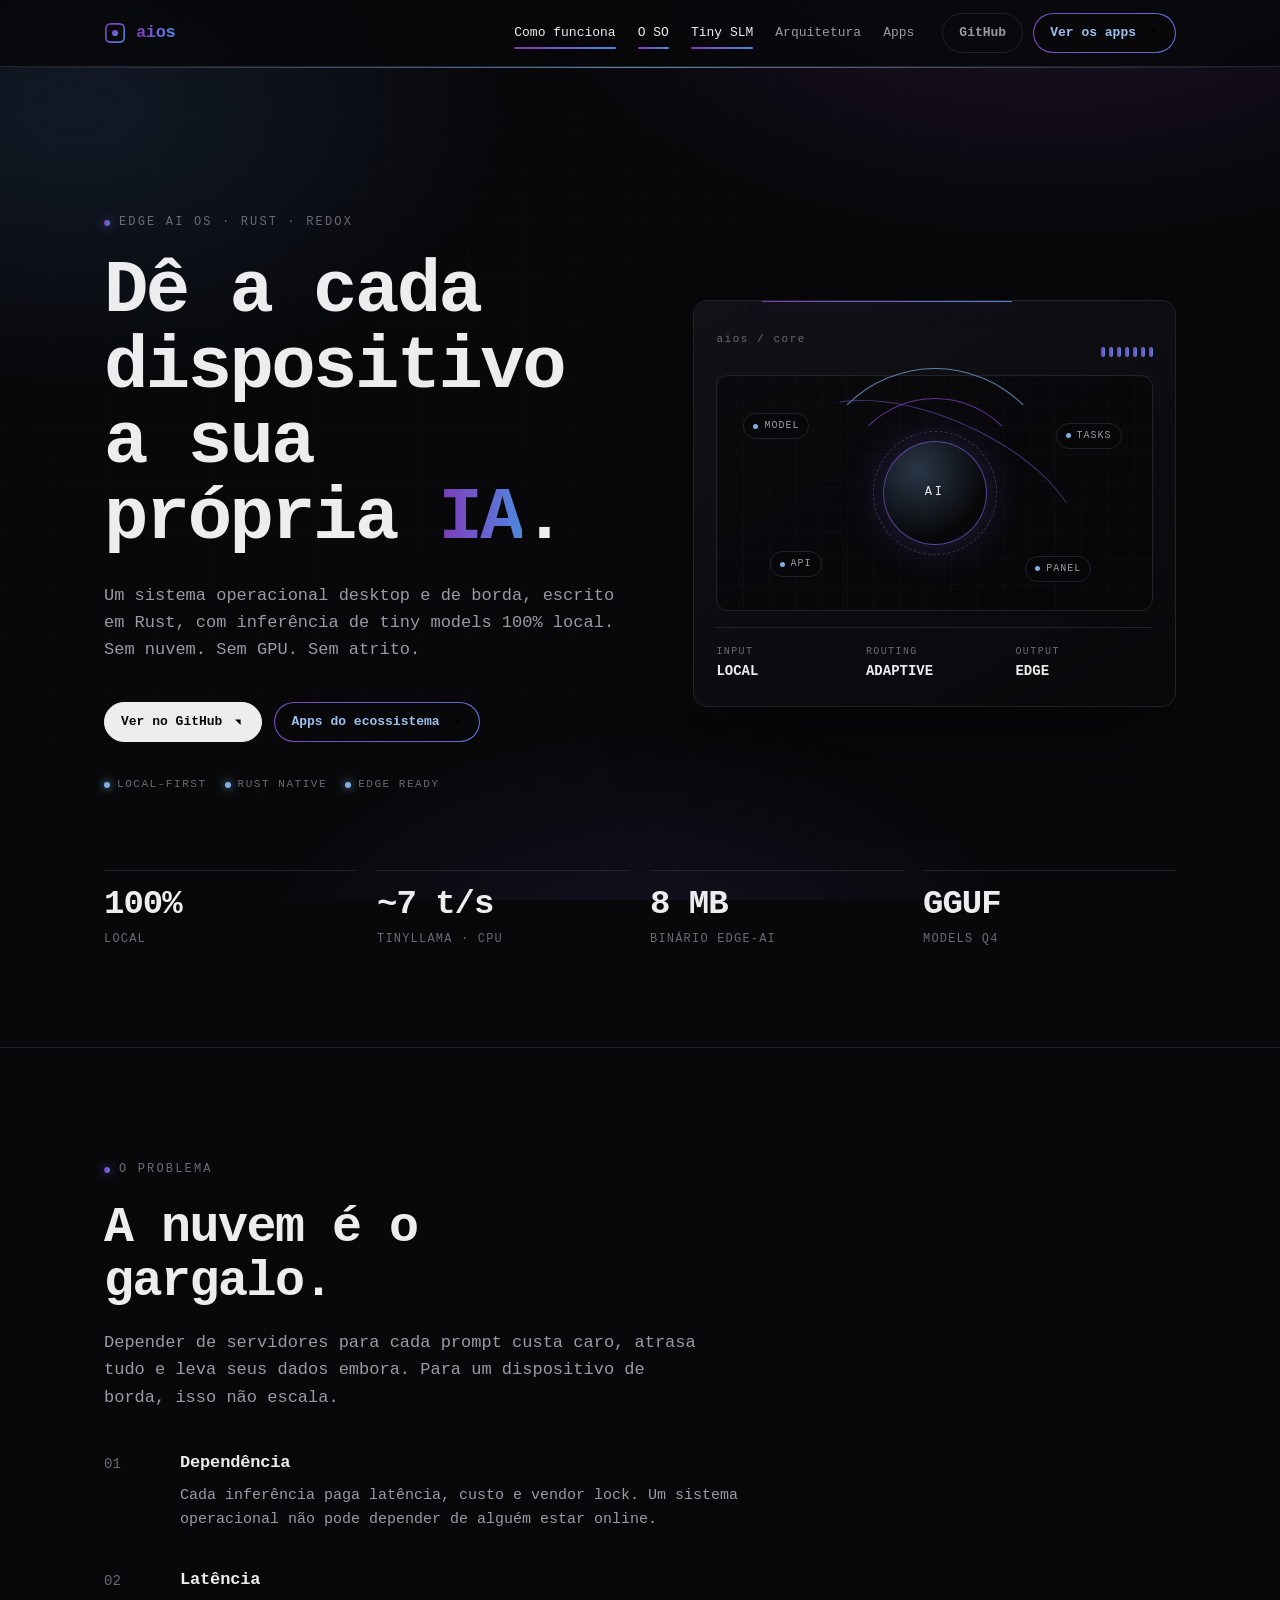
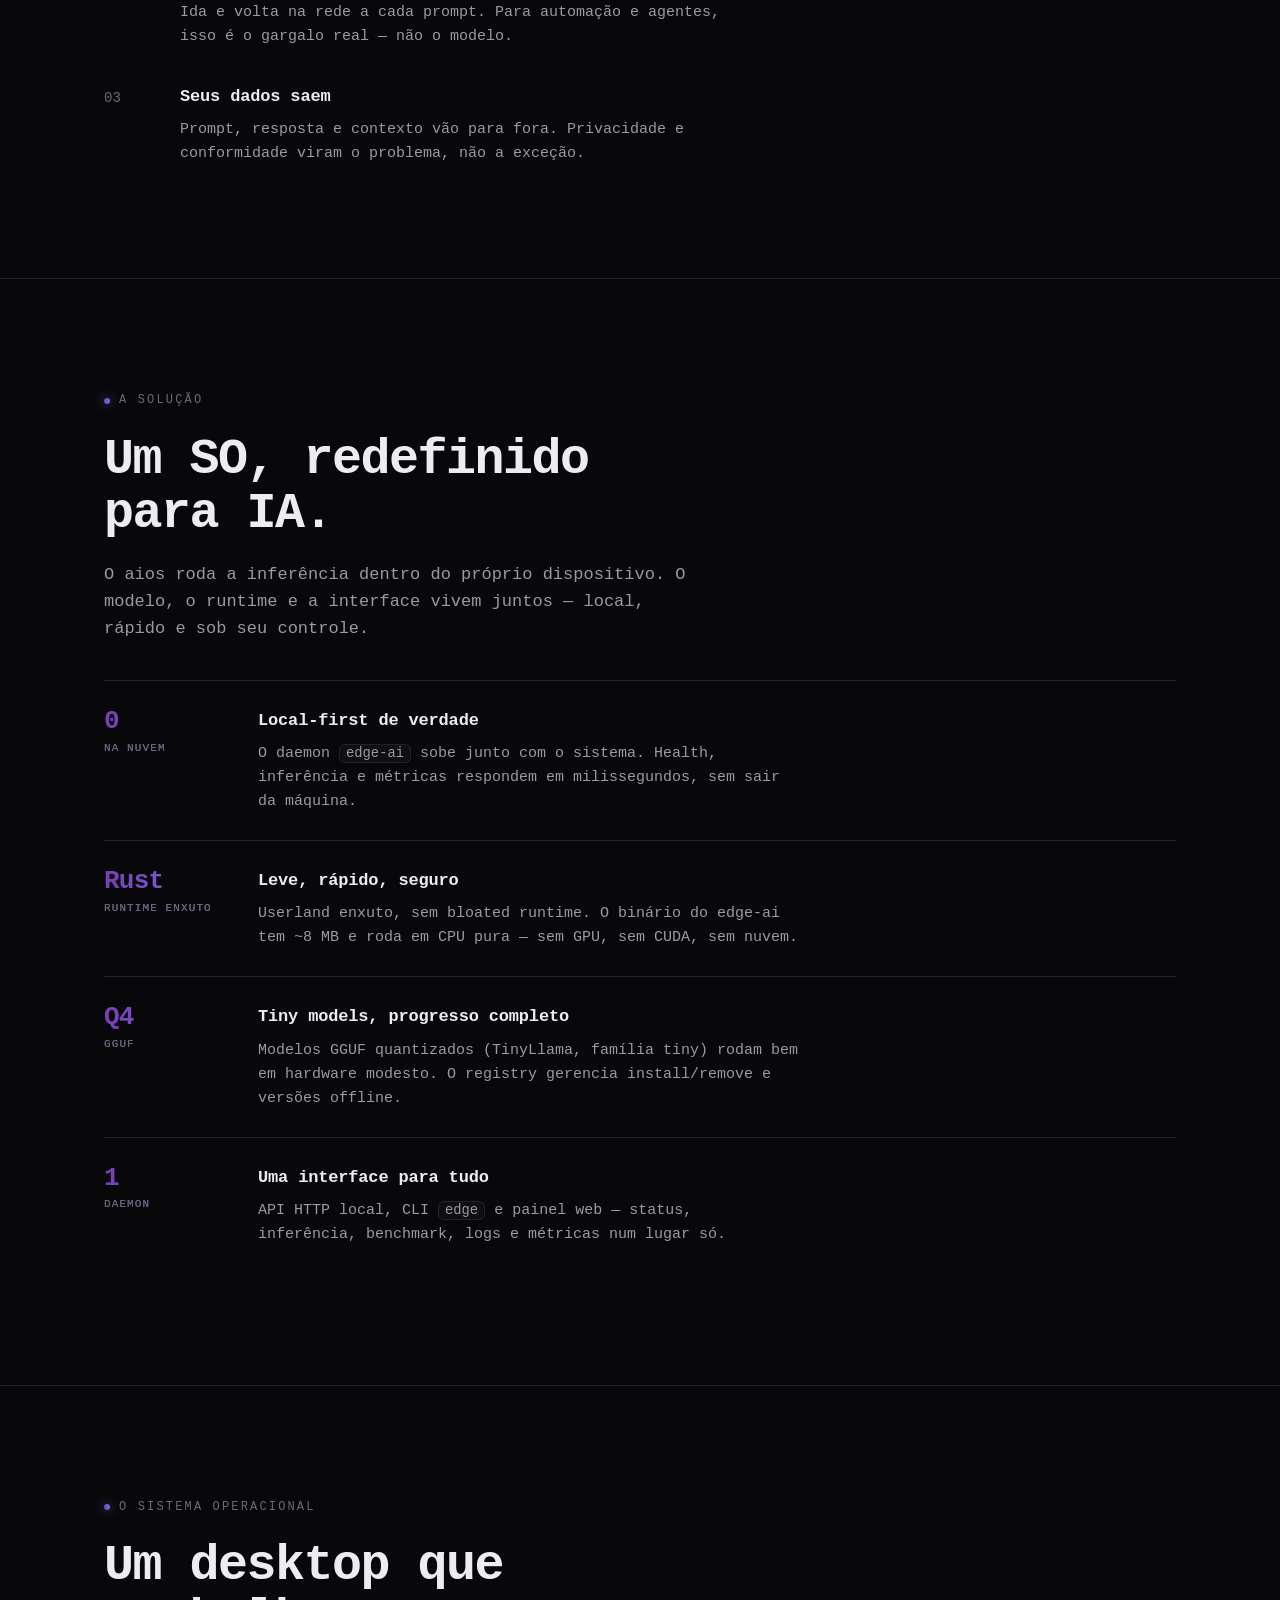
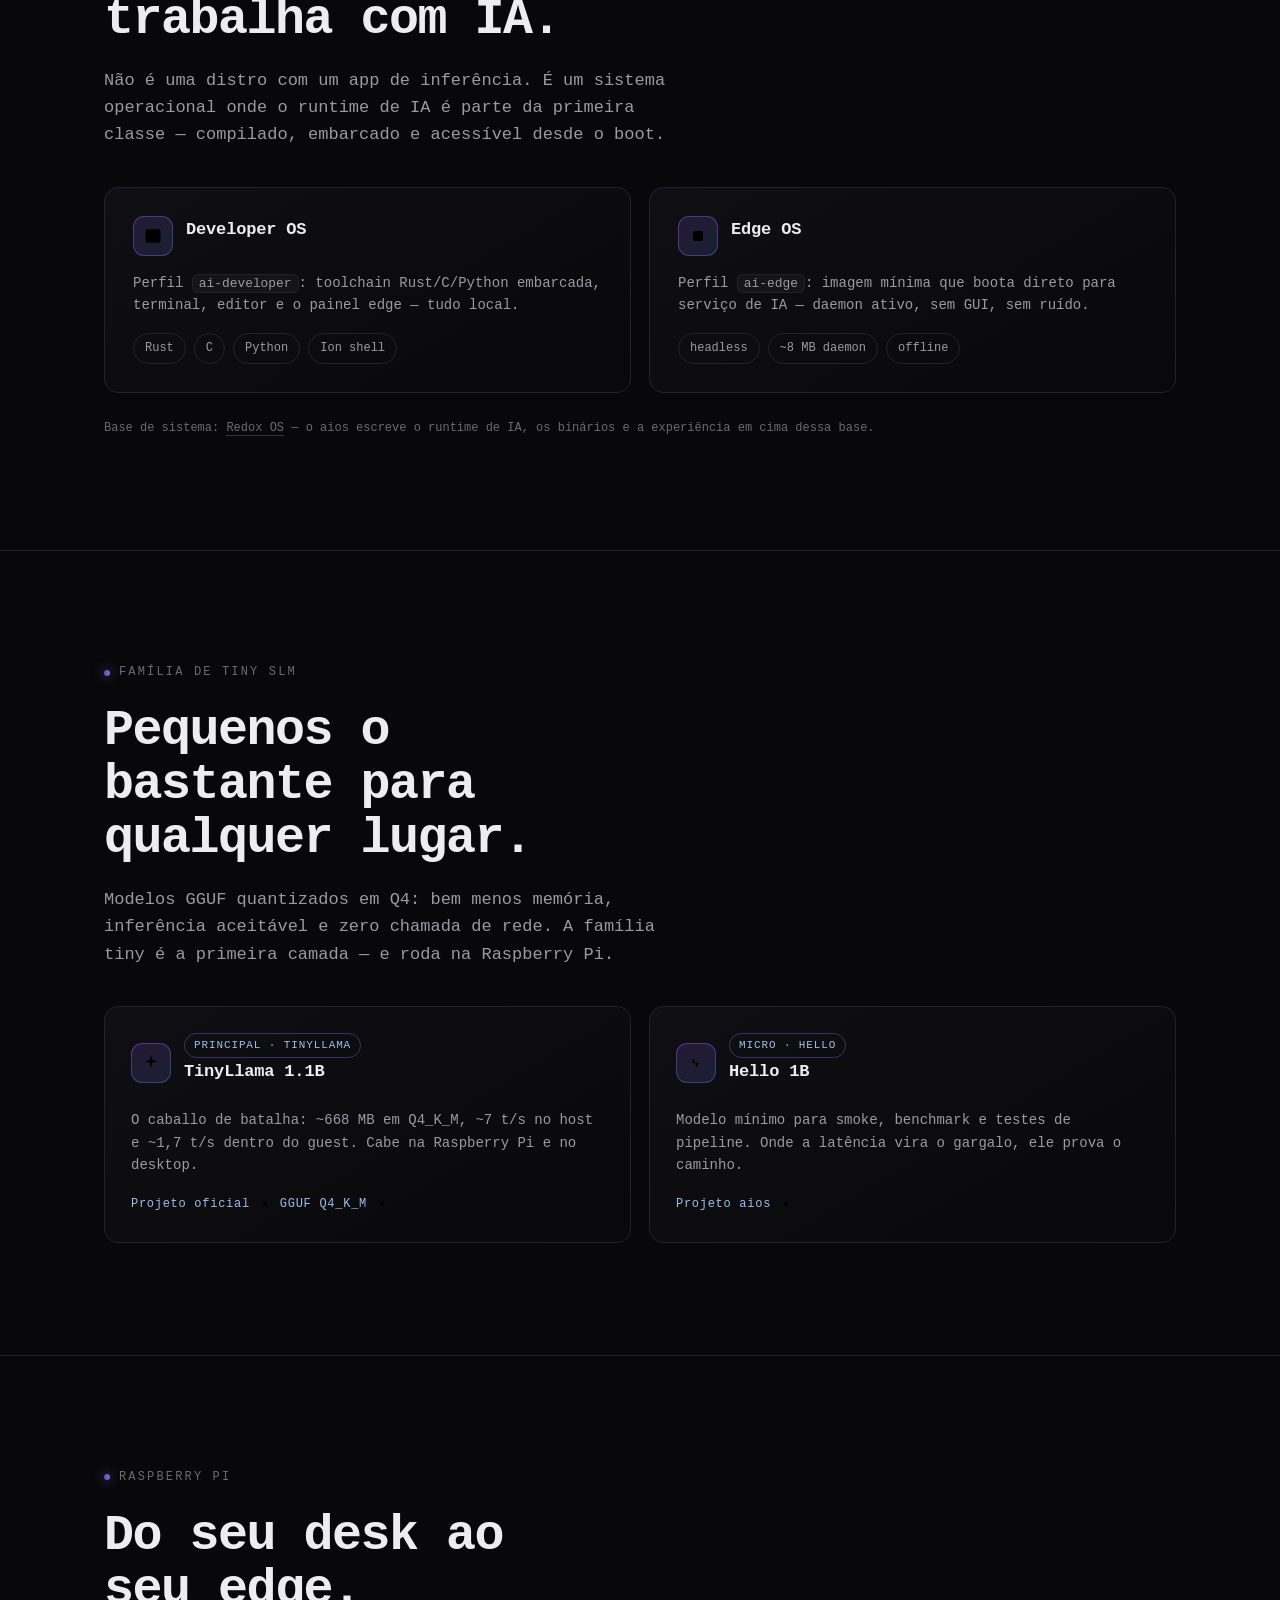
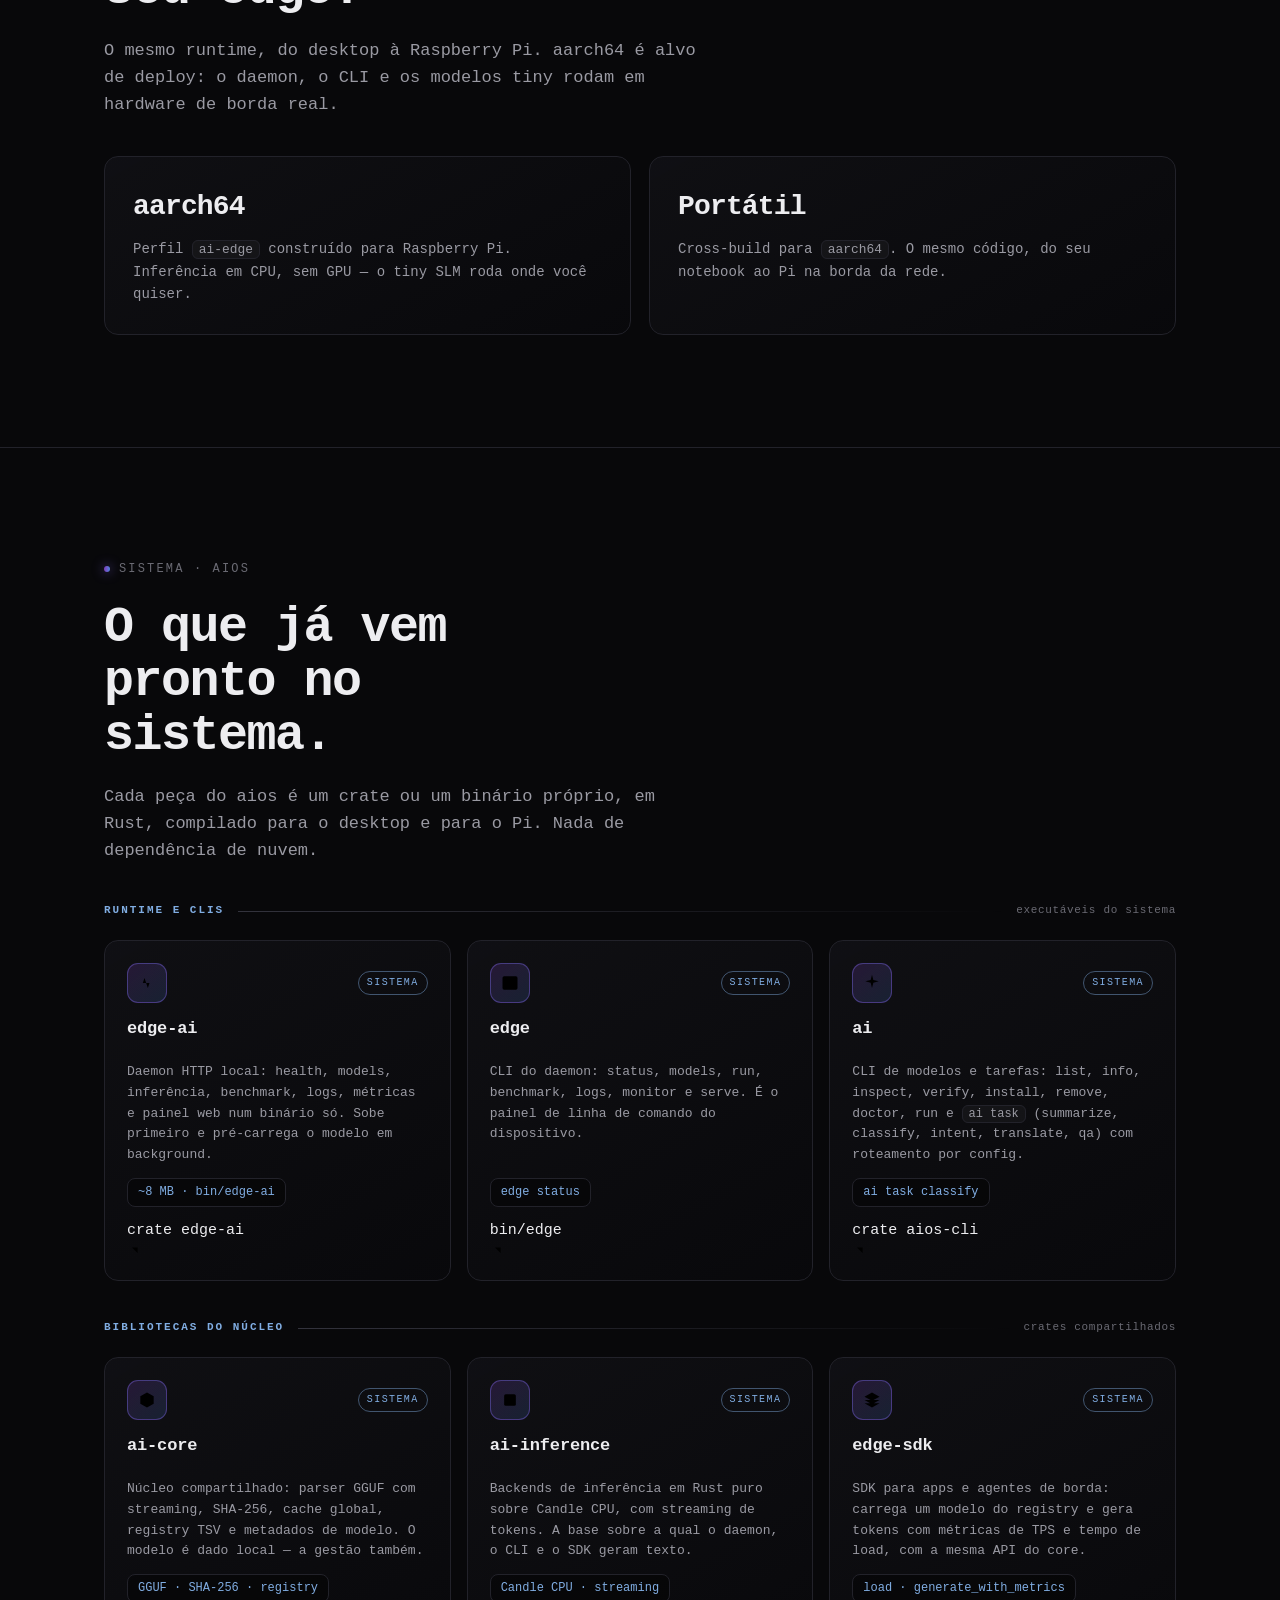
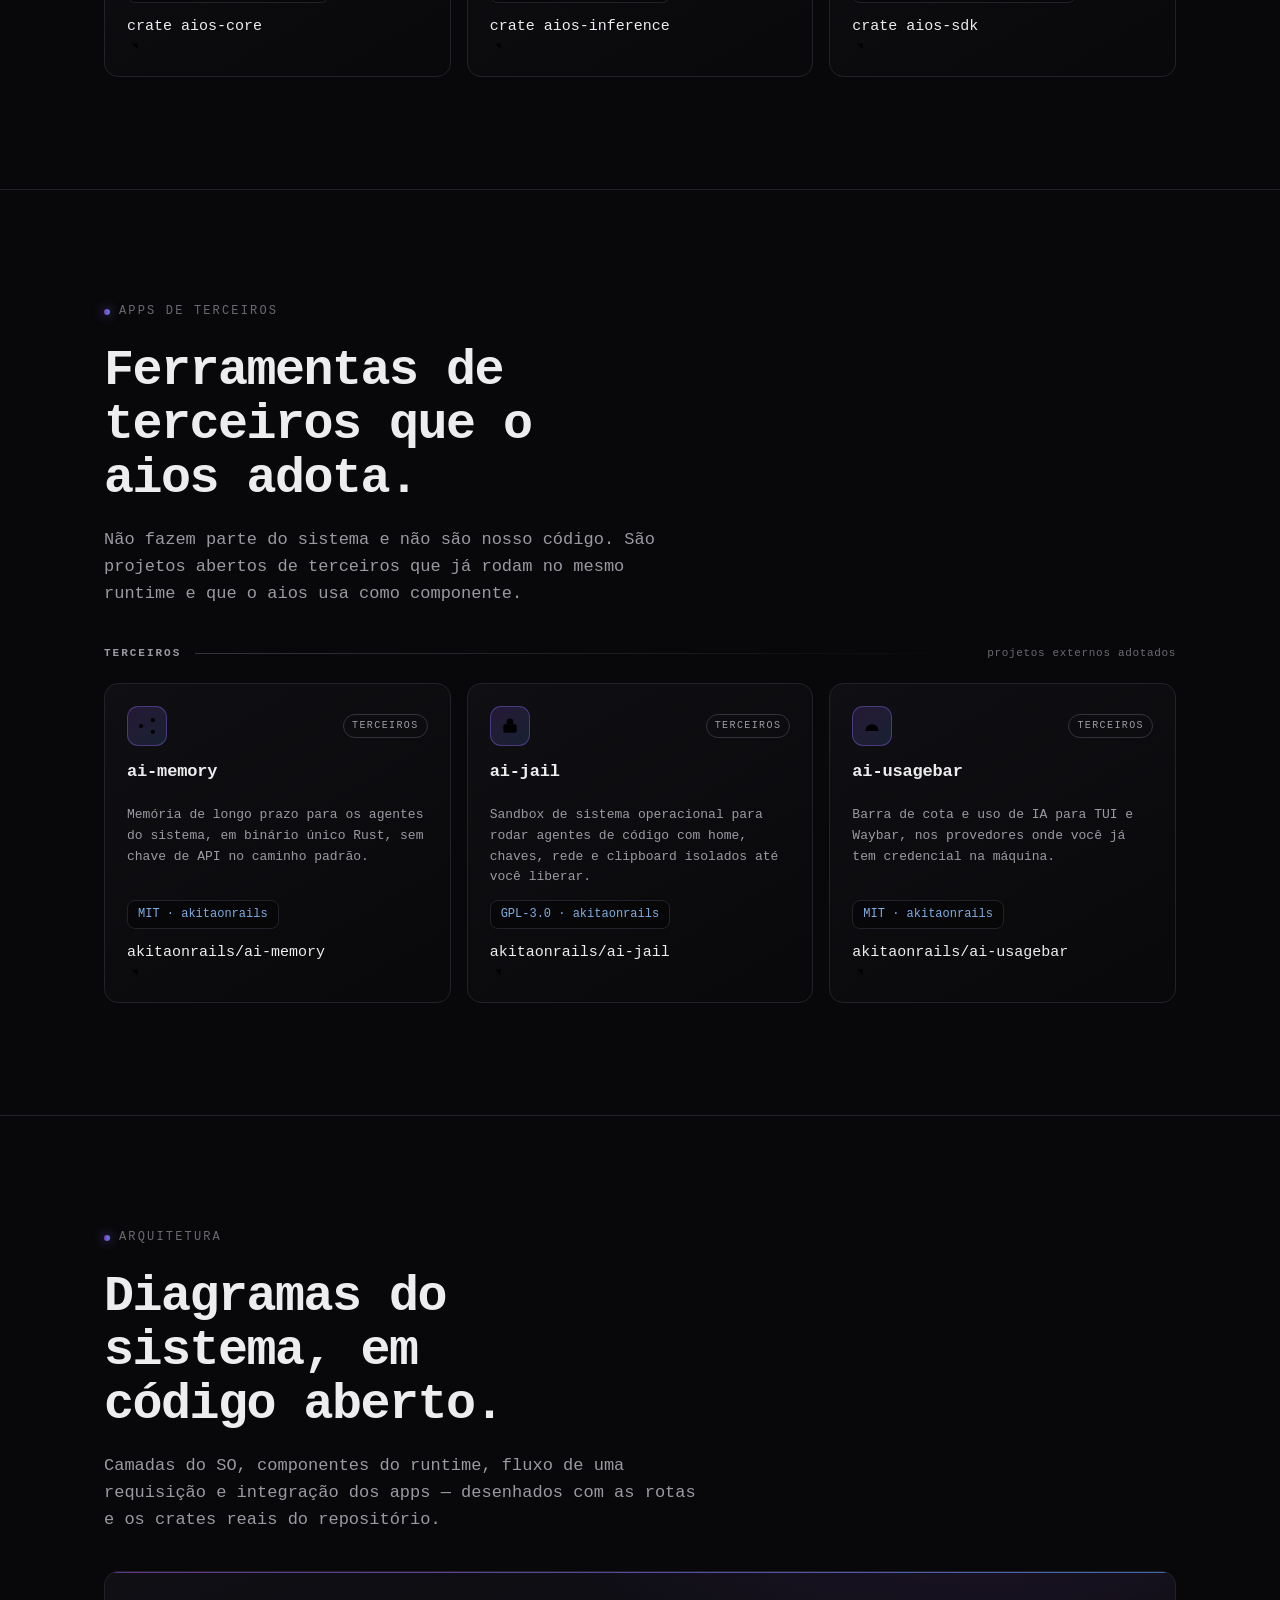
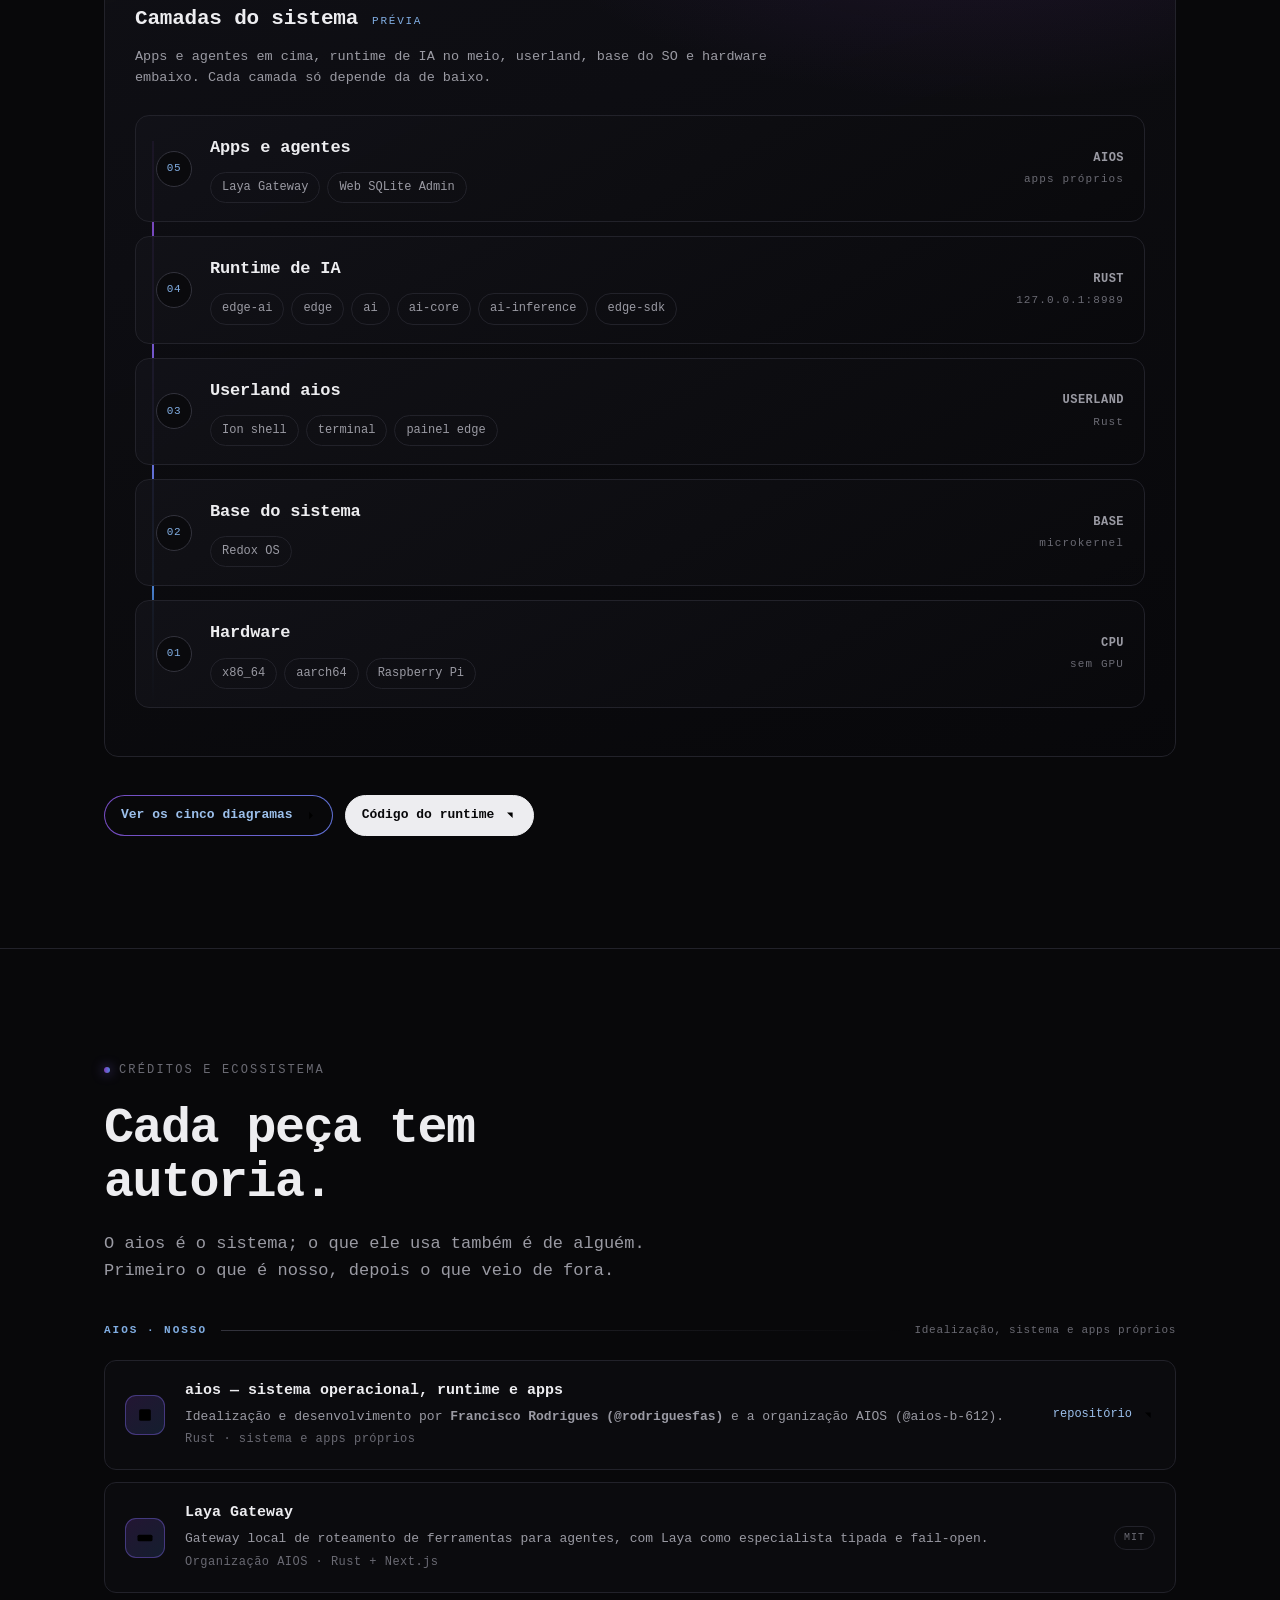
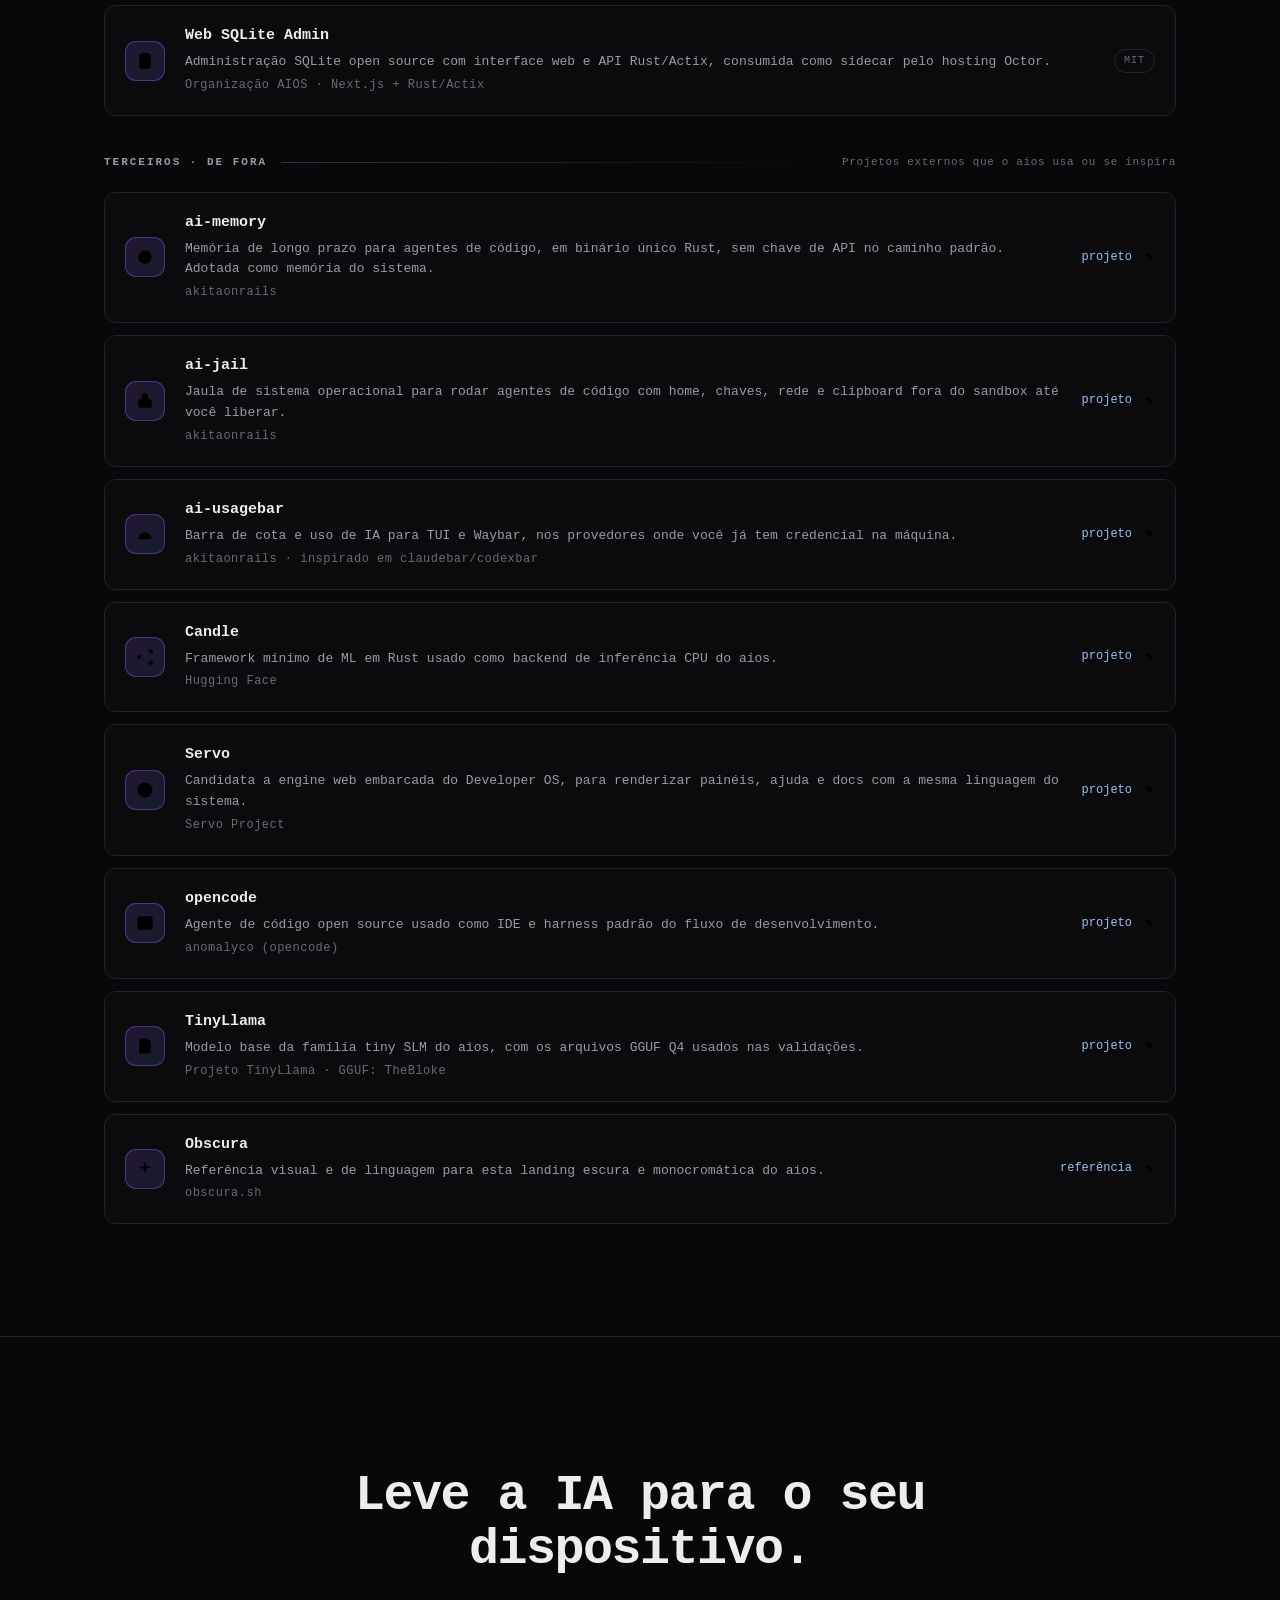
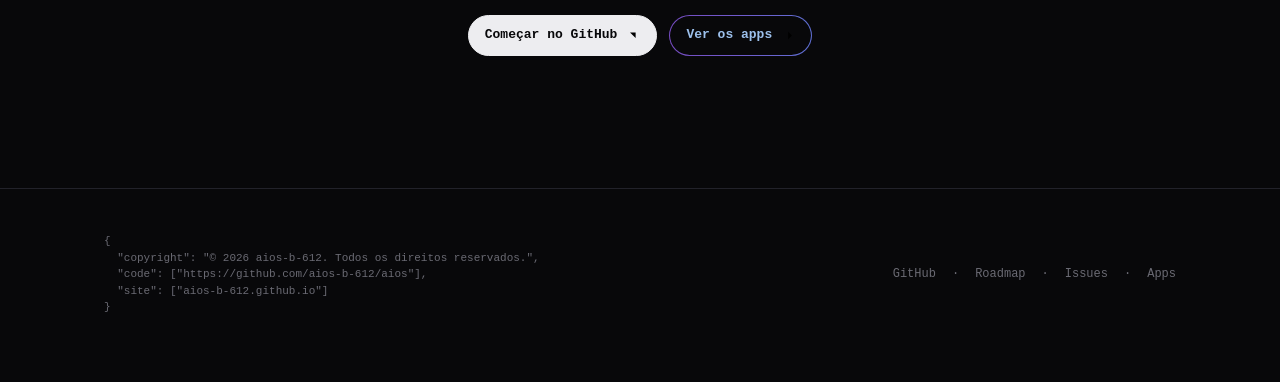
==== commit 2b601a84: "Site aios: remove esqueleto da Raspberry Pi - index.html: removed Raspberry Pi 4 skeleton SVG da seç" ====
--- a/index.html
+++ b/index.html
@@ -256,72 +256,7 @@
         </div>
       </div>
     </div>
-  </section><svg class="pi-skeleton" width="260" height="180" viewBox="0 0 260 180" role="img" aria-label="Esqueleto da Raspberry Pi 4 Model B" style="color:var(--fg);font-family:var(--mono)">
-  <rect class="board" x="20" y="20" width="220" height="140" rx="12" fill="rgba(18,18,24,.8)" stroke="var(--line)" stroke-width="1"/>
-  <!-- CPU -->
-  <rect class="box" x="30" y="30" width="50" height="30" rx="6" fill="rgba(38,28,60,.6)"/>
-  <text class="label" x="55" y="48" font-size="11">CPU</text>
-  <!-- RAM -->
-  <rect class="box" x="30" y="70" width="50" height="30" rx="6" fill="rgba(18,30,44,.5)"/>
-  <text class="label" x="55" y="88">RAM</text>
-  <!-- GPIO header -->
-  <rect class="box" x="170" y="30" width="70" height="120" rx="6" fill="rgba(18,30,44,.4)"/>
-  <text class="label" x="200" y="50">GPIO Header</text>
-  <!-- USB ports (4) -->
-  <rect class="box" x="30" y="110" width="80" height="25" rx="5" fill="rgba(18,30,44,.3)"/>
-  <text class="label" x="70" y="128">USB x4</text>
-  <!-- Ethernet -->
-  <rect class="box" x="130" y="30" width="30" height="25" rx="5" fill="rgba(18,30,44,.3)"/>
-  <text class="label" x="160" y="48">ETH</text>
-  <!-- HDMI -->
-  <rect class="box" x="170" y="70" width="30" height="25" rx="5" fill="rgba(18,30,44,.3)"/>
-  <text class="label" x="200" y="88">HDMI</text>
-  <!-- SD card -->
-  <rect class="box" x="30" y="140" width="50" height="15" rx="3" fill="rgba(18,30,44,.2)"/>
-  <text class="label" x="60" y="155">SD</text>
-  <!-- Rótulo -->
-  <text class="title" x="130" y="20" text-anchor="middle" font-size="14" fill="var(--brand-sky)">Raspberry Pi 4 Model B</text>
-</svg>
-
-
-  <section id="apps">
-    <div class="wrap">
-      <div class="eyebrow">Apps próprios · AIOS</div>
-      <h2>Apps que nascem junto com o sistema.</h2>
-      <p class="lead">Desenvolvidos pela organização AIOS, abertos e em Rust/TypeScript: não é só um daemon, são apps que rodam offline e conversam com o mesmo runtime.</p>
-      <div class="cards">
-        <article class="card reveal">
-          <div class="card-head">
-            <span class="icon-badge"><svg class="icon"><use href="#icon-gateway"></use></svg></span>
-            <div><span class="tag">Em construção · MIT</span><h3>Laya Gateway</h3><span class="origin origin-aios">App próprio</span></div>
-          </div>
-          <p>Gateway local entre o seu agente e o seu LLM: a Laya decide qual ferramenta chamar em uma pergunta pequena e tipada; o resto da requisição segue direto para o modelo. Fail-open por design — se a Laya cair, a requisição passa intacta.</p>
-          <ul>
-            <li>Fail-open: nunca bloqueia o agente</li>
-            <li>Proxy OpenAI Chat Completions</li>
-            <li>Rust + Actix (API) e Next.js (painel)</li>
-          </ul>
-          <a class="card-link" href="https://github.com/aios-b-612/laya-gateway" target="_blank" rel="noopener">github.com/aios-b-612/laya-gateway <svg class="icon icon-sm"><use href="#icon-arrow-up-right"></use></svg></a>
-        </article>
-        <article class="card reveal">
-          <div class="card-head">
-            <span class="icon-badge"><svg class="icon"><use href="#icon-database"></use></svg></span>
-            <div><span class="tag">Em construção · MIT</span><h3>Web SQLite Admin</h3><span class="origin origin-aios">App próprio</span></div>
-          </div>
-          <p>Administração open source de bancos SQLite com frontend Next.js e API Rust/Actix. Login por senha, bases, tabelas, busca, CRUD, schema, importação, exportação, integridade e console SQL em um só lugar.</p>
-          <ul>
-            <li>Console SQL e VACUUM/integrity</li>
-            <li>Import/export e busca por coluna</li>
-            <li>Sidecar local em imagem única</li>
-          </ul>
-          <a class="card-link" href="https://github.com/aios-b-612/web-sqlite-admin" target="_blank" rel="noopener">github.com/aios-b-612/web-sqlite-admin <svg class="icon icon-sm"><use href="#icon-arrow-up-right"></use></svg></a>
-        </article>
-      </div>
-      <div class="hero-cta reveal">
-        <a class="btn btn-brand" href="apps.html">Abrir a página de apps <svg class="icon icon-sm"><use href="#icon-arrow-right"></use></svg></a>
-      </div>
-    </div>
-  </section>
+  </section></section>
 
   <section id="system">
     <div class="wrap">
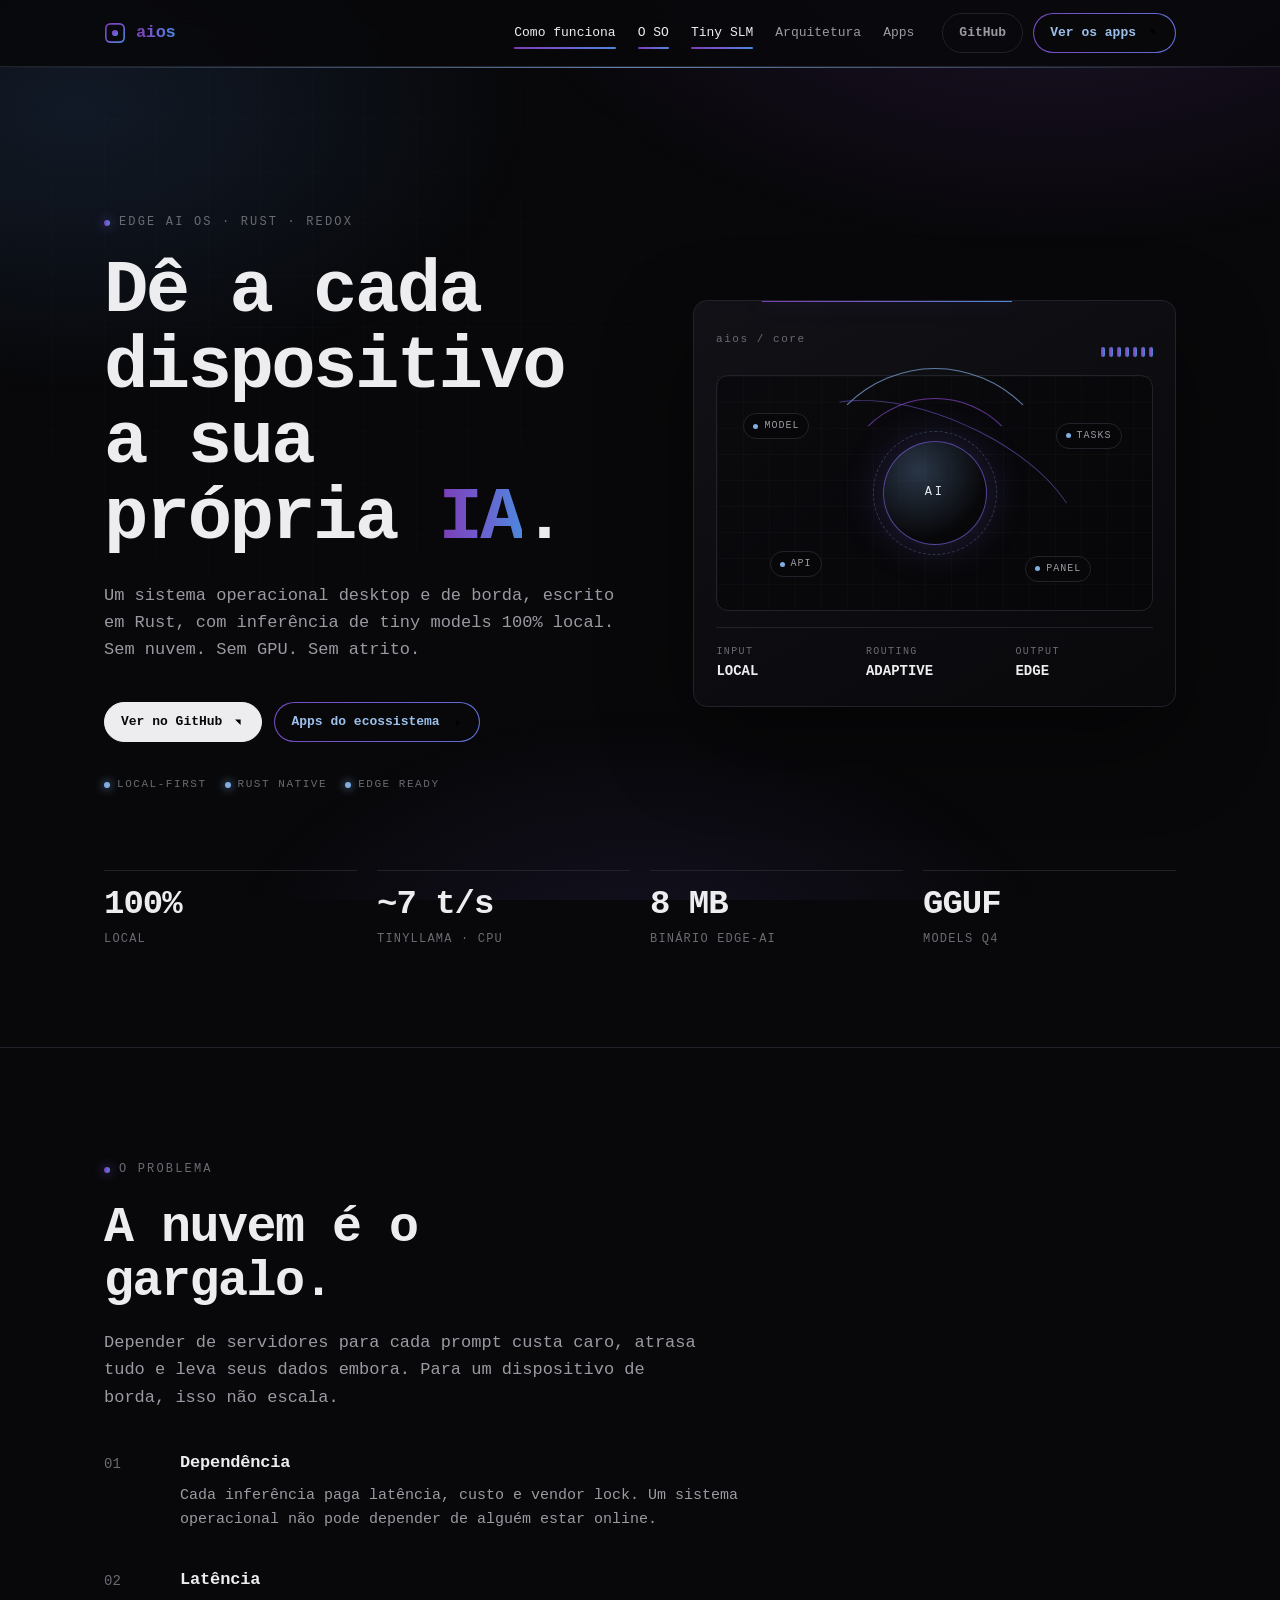
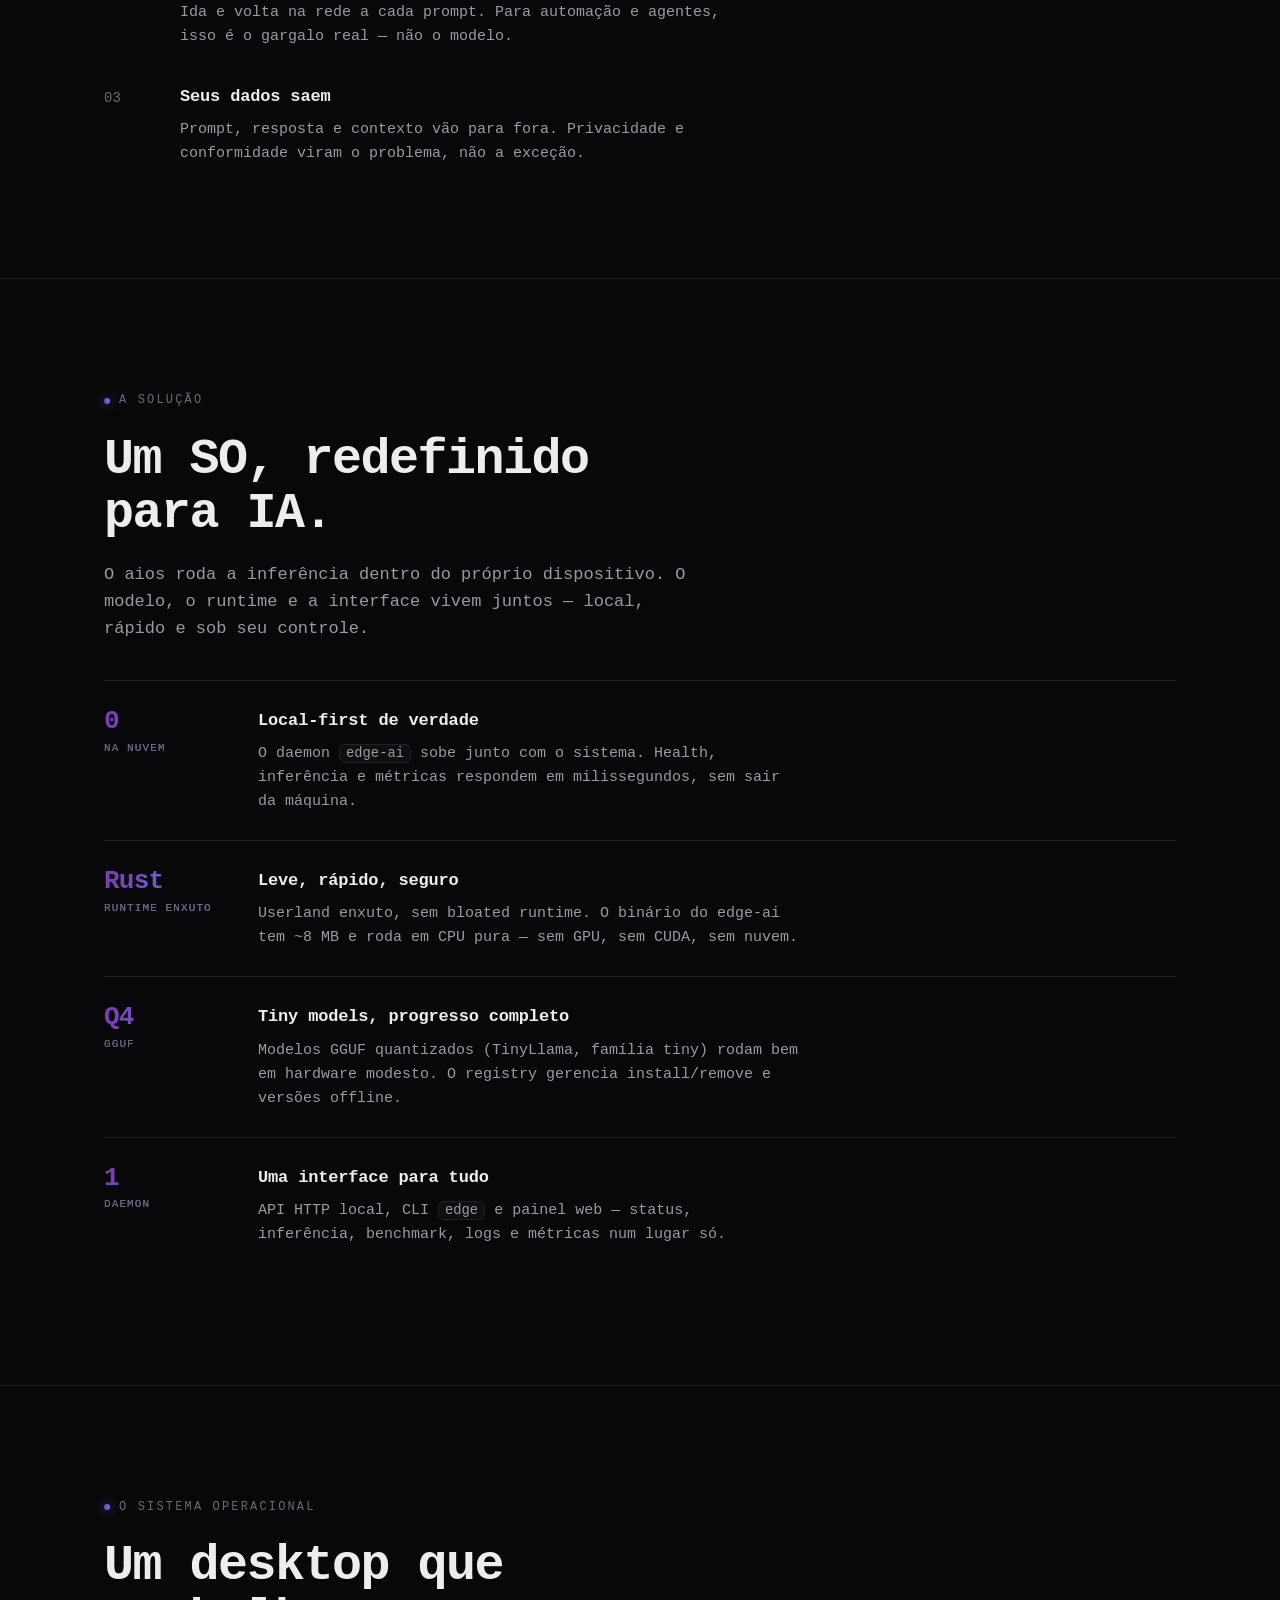
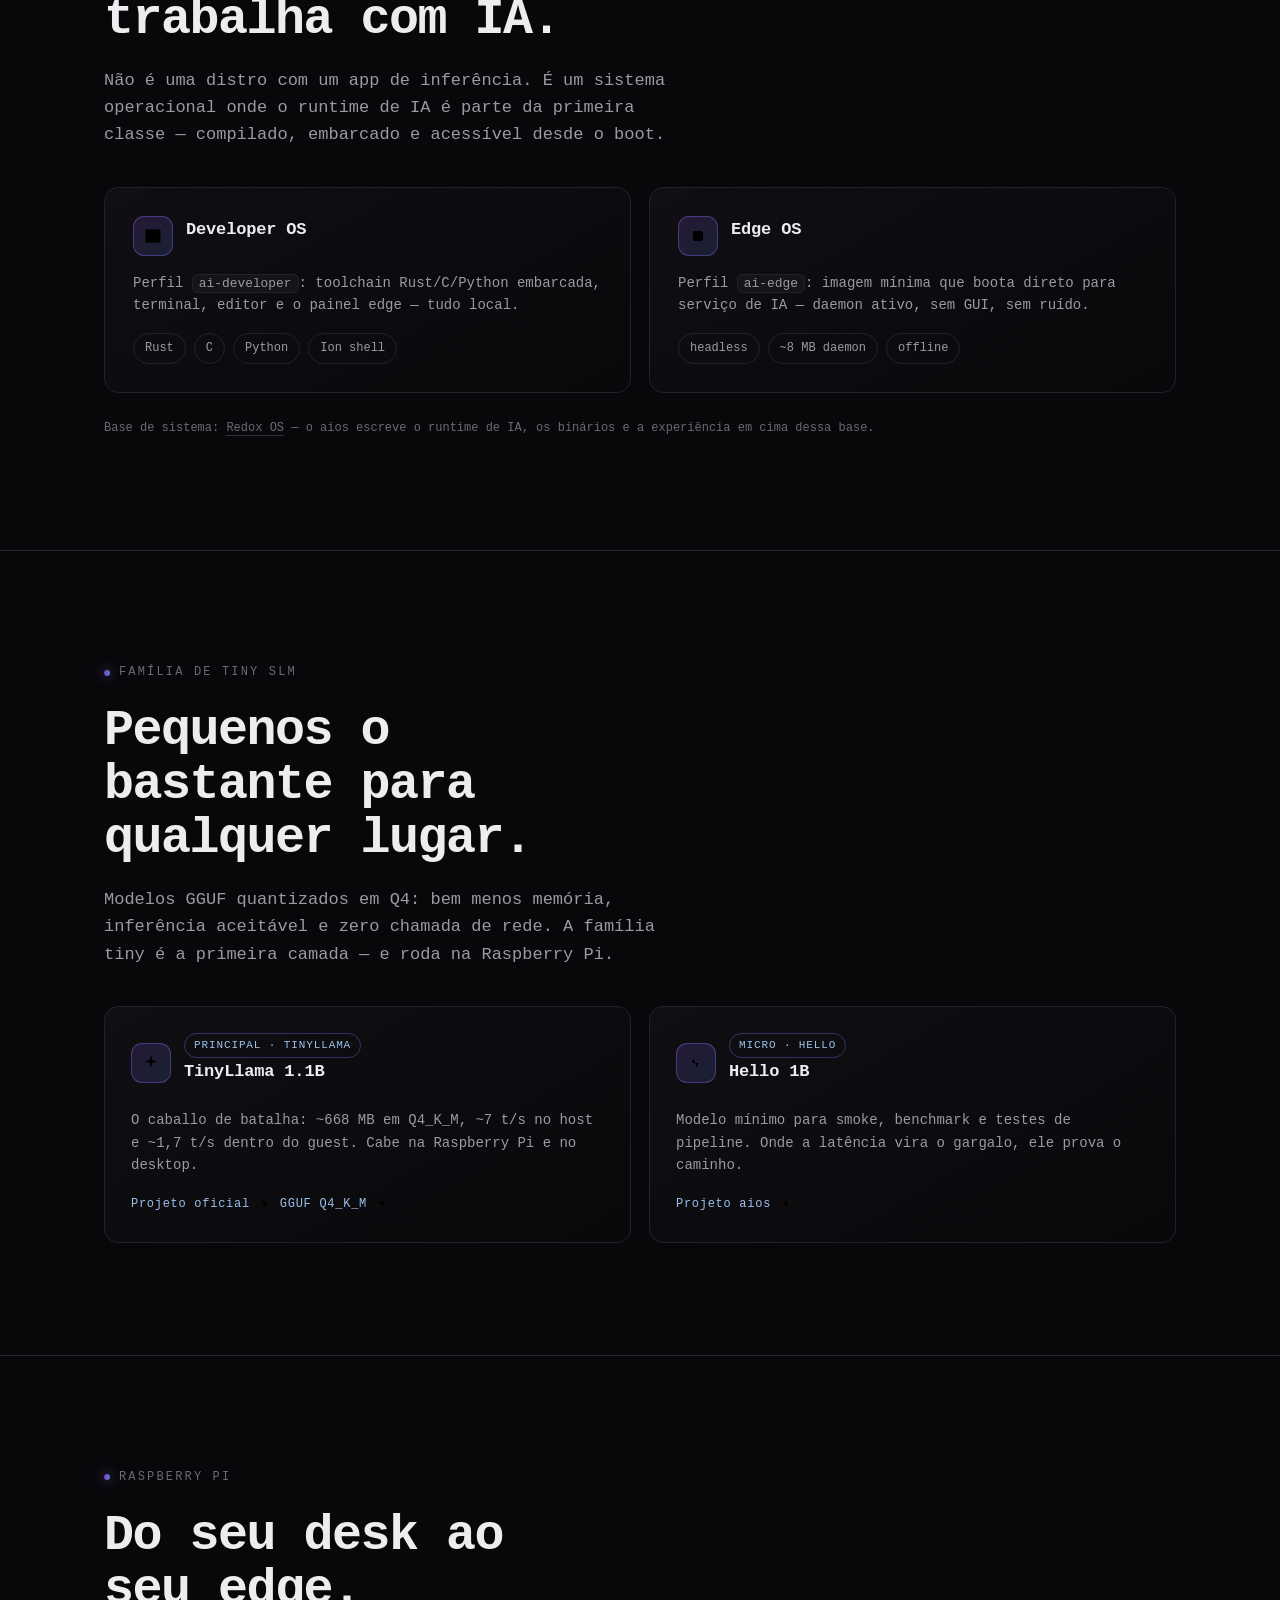
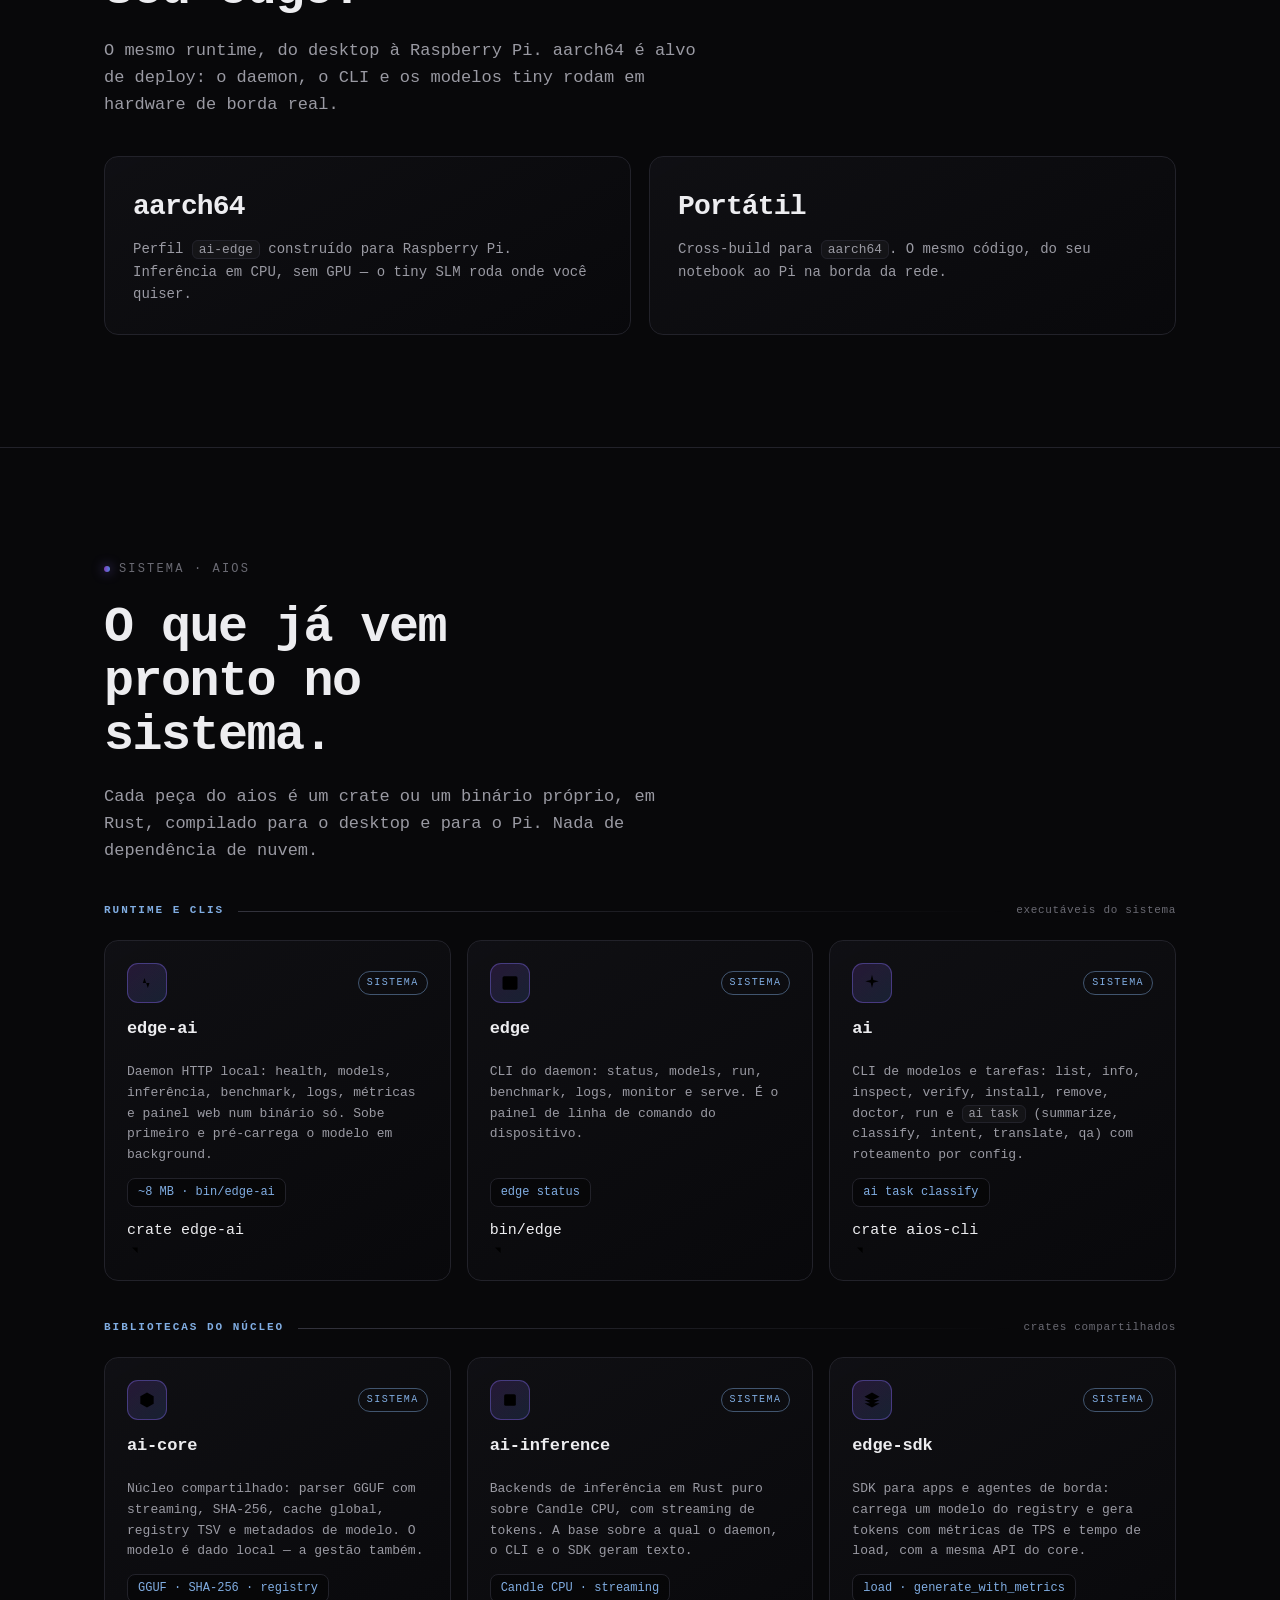
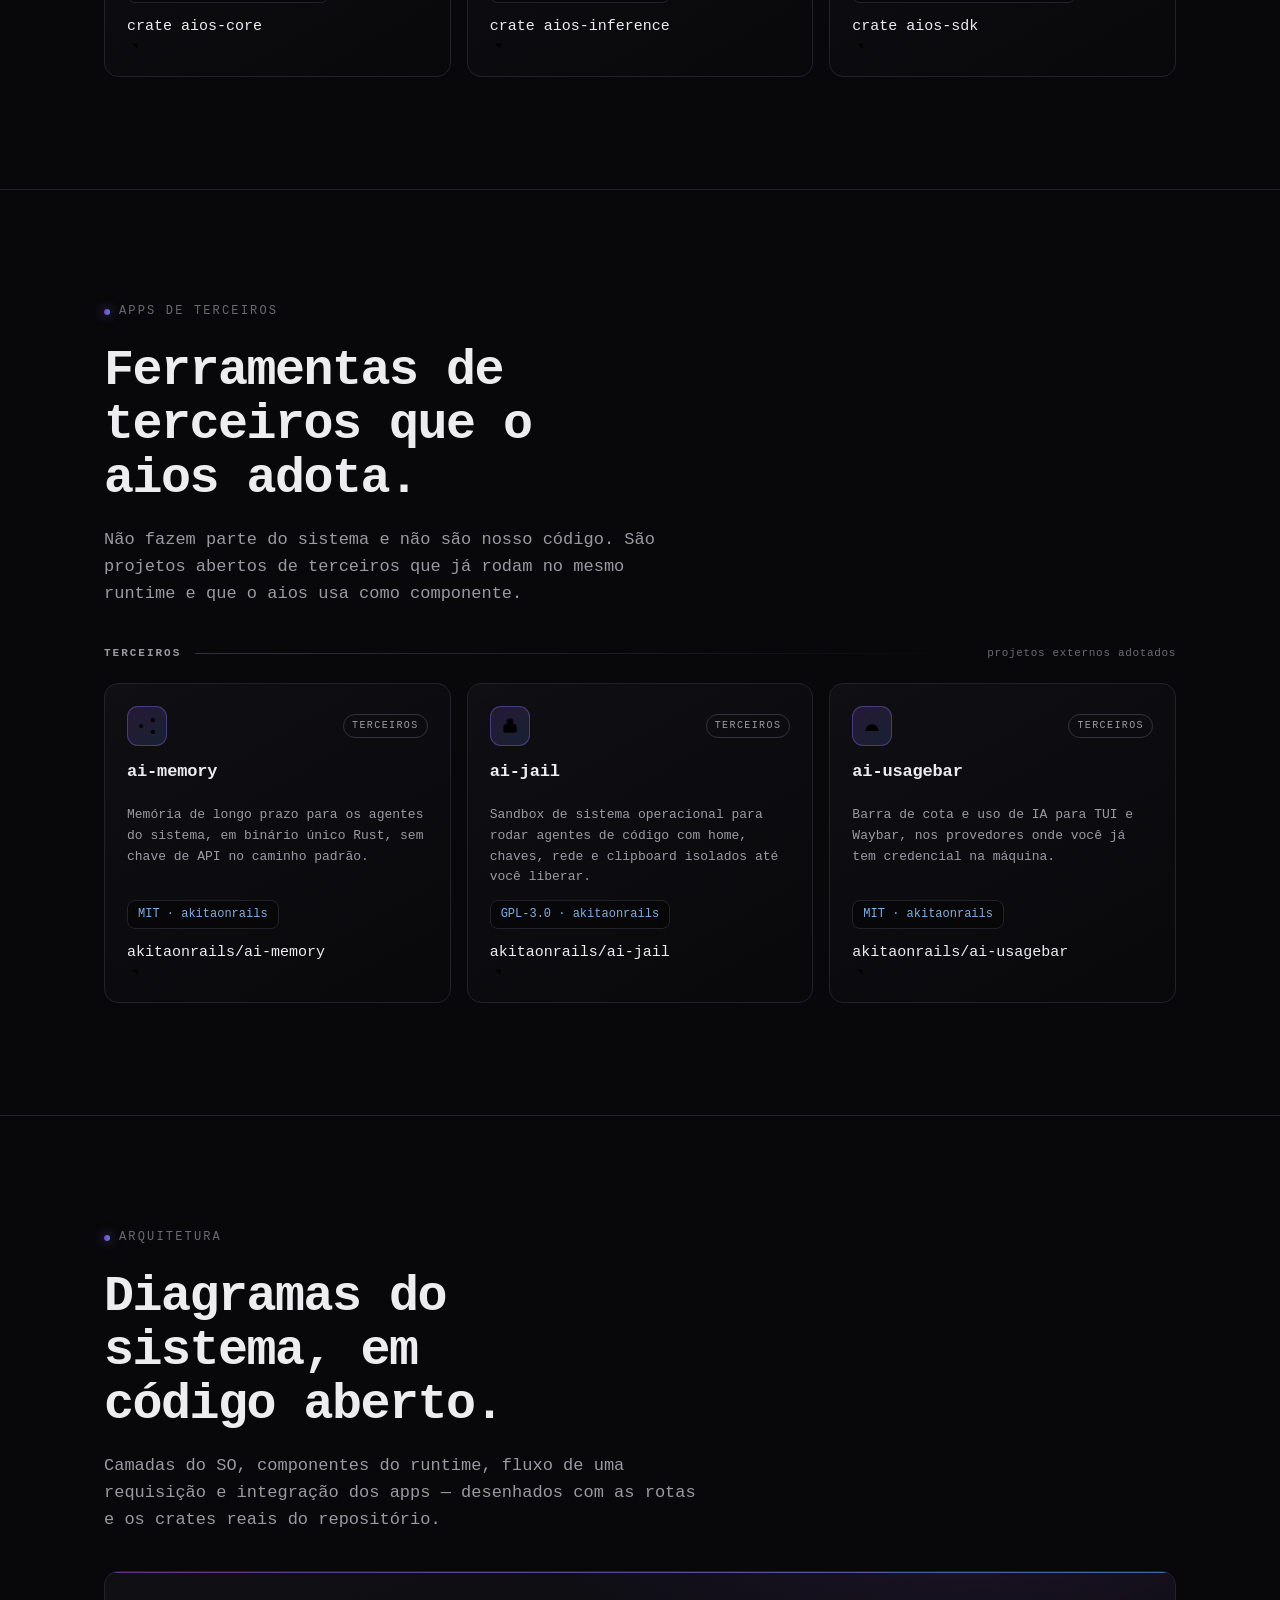
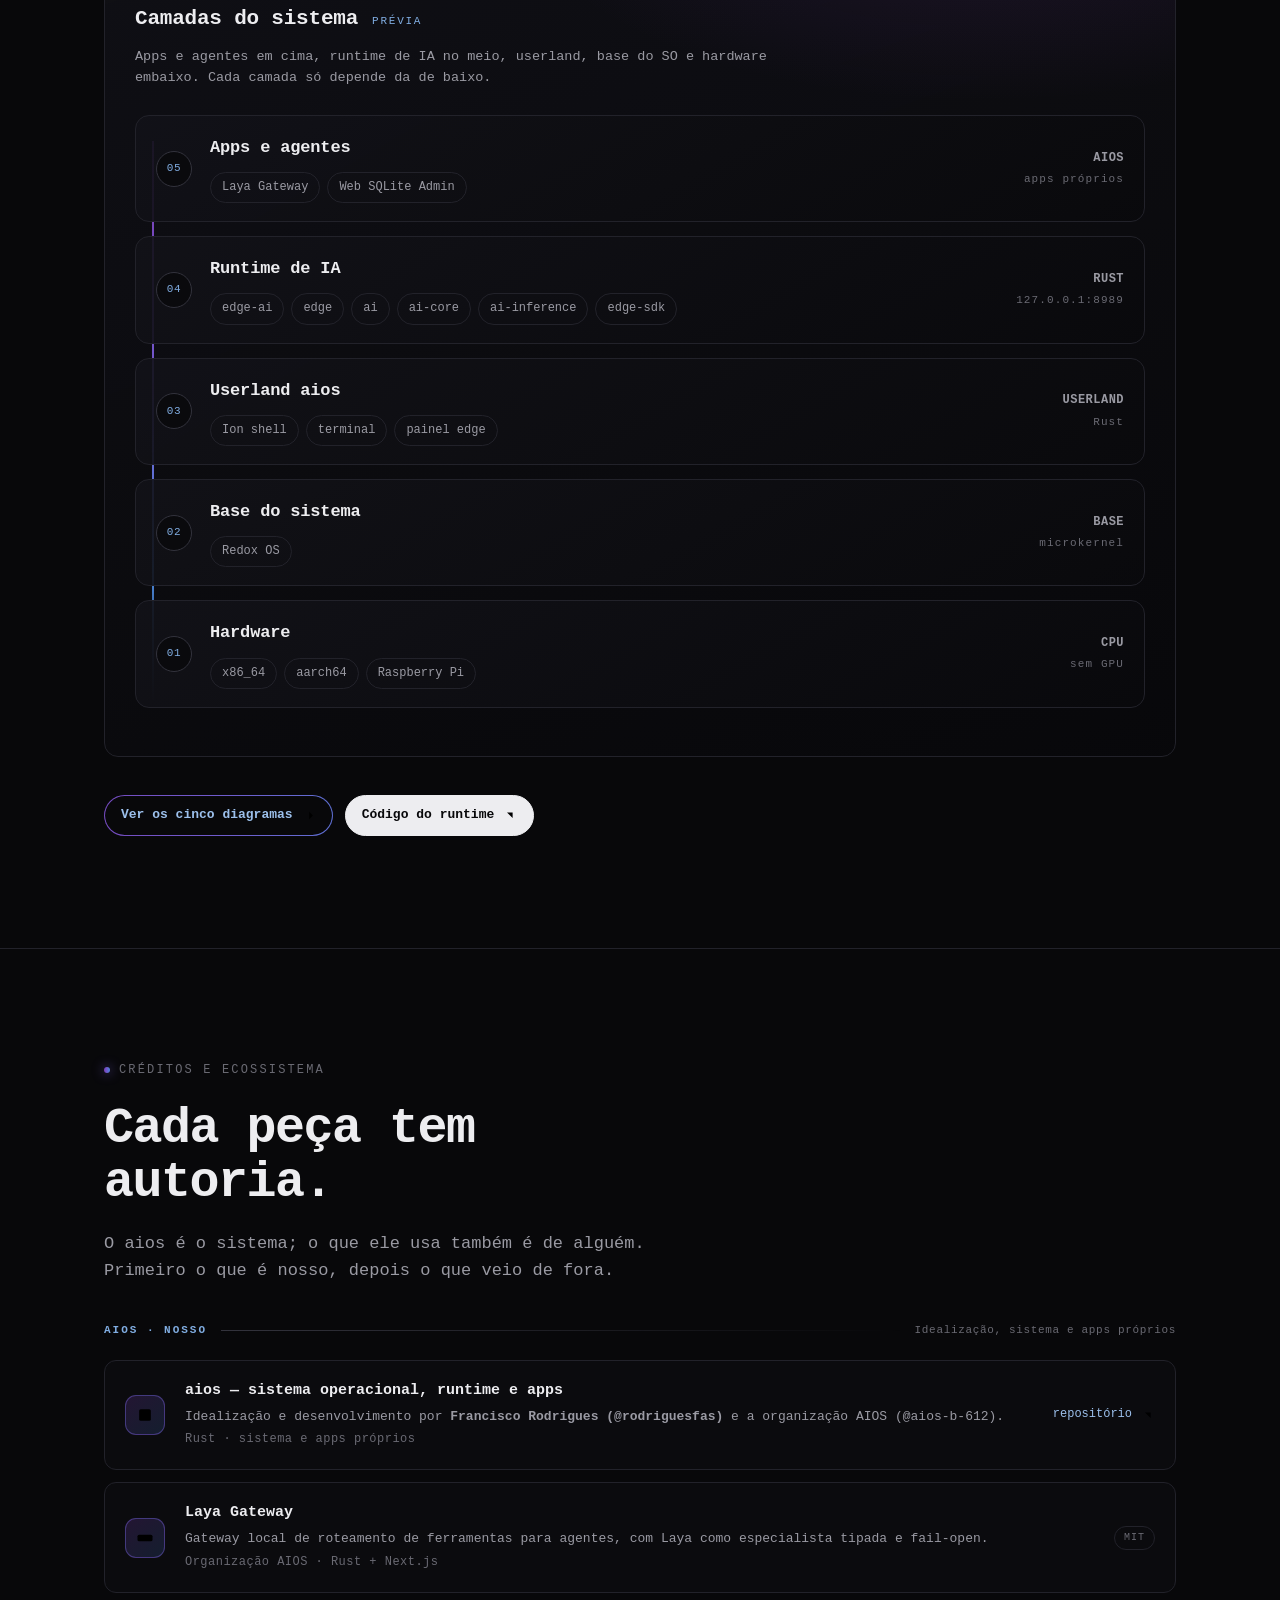
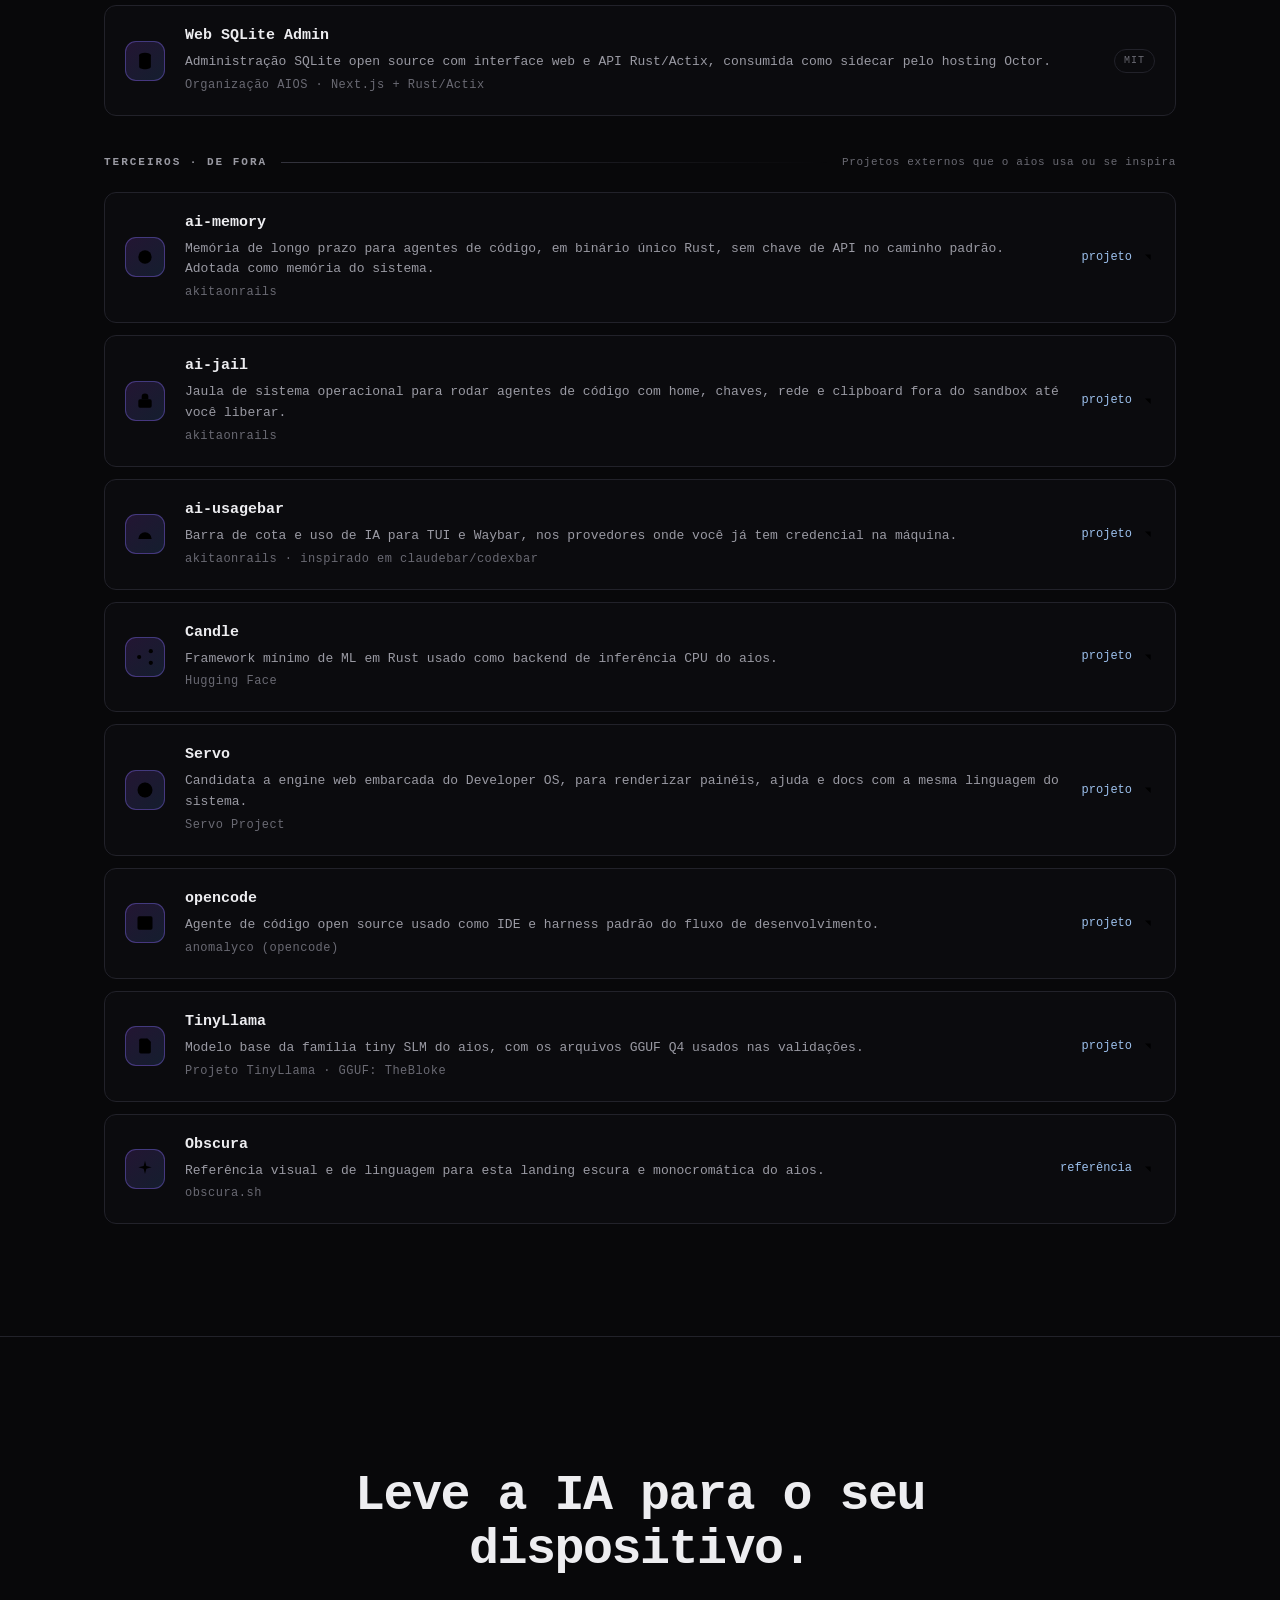
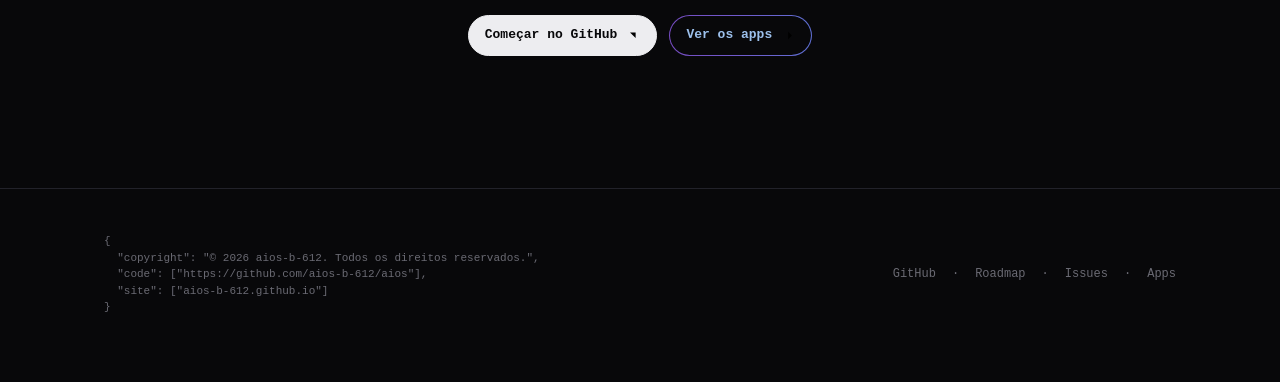
==== commit 81f7ee64: "Site aios: animações distintas por página - index.html: animações card-in e flow-in para reveals e p" ====
--- a/index.html
+++ b/index.html
@@ -9,6 +9,11 @@
 <link rel="icon" href="favicon.svg" type="image/svg+xml">
 <link rel="stylesheet" href="styles.css">
 <script src="site.js" defer></script>
+
+<style>
+  .reveal{animation: card-in .6s ease forwards; animation-delay: .1s}
+  .step-node{animation: pulse-slow 4s ease-in-out infinite}
+</style>
 </head>
 <body>
 
@@ -78,7 +83,7 @@
     <div class="hero-scan"></div>
     <div class="wrap">
       <div class="hero-inner">
-        <div class="reveal">
+        <div class="reveal" style="animation: card-in .6s ease forwards; animation-delay: .1s">
           <div class="eyebrow">Edge AI OS · Rust · Redox</div>
           <h1>Dê a cada dispositivo a sua própria <span class="grad-text">IA</span>.</h1>
           <p class="lead">Um sistema operacional desktop e de borda, escrito em Rust, com inferência de tiny models 100% local. Sem nuvem. Sem GPU. Sem atrito.</p>
--- a/styles.css
+++ b/styles.css
@@ -548,7 +548,24 @@
 @keyframes grid-drift{to{background-position:52px 52px}}
 @keyframes scan{0%,100%{transform:translateY(-10%);opacity:0}12%,60%{opacity:1}90%{transform:translateY(102%);opacity:0}}
 @keyframes spin{to{transform:translate(-50%,-50%) rotate(360deg)}}
-@keyframes pulse{0%,100%{opacity:.5}50%{opacity:1}}
+@keyframes card-in{
+  from{opacity:0;transform:translateY(20px)}
+  to{opacity:1;transform:translateY(0)}
+}
+@keyframes card-scale{
+  from{opacity:0;transform:scale(.8)}
+  to{opacity:1;transform:scale(1)}
+}
+@keyframes flow-in{
+  from{stroke-dashoffset:200}
+  to{stroke-dashoffset:-24}
+}
+  50%{opacity:.7}
+}
+@keyframes orbit-{rand}{
+  from{transform:rotate(0deg) translate(80px) rotate(-0deg)}
+  to{transform:rotate(360deg) translate(80px) rotate(-360deg)}
+}
 @keyframes equalize{0%,100%{transform:scaleY(.35);opacity:.6}50%{transform:scaleY(1);opacity:1}}
 
 .js .reveal{opacity:0;transform:translateY(20px);transition:opacity .6s ease,transform .6s cubic-bezier(.2,.7,.2,1)}
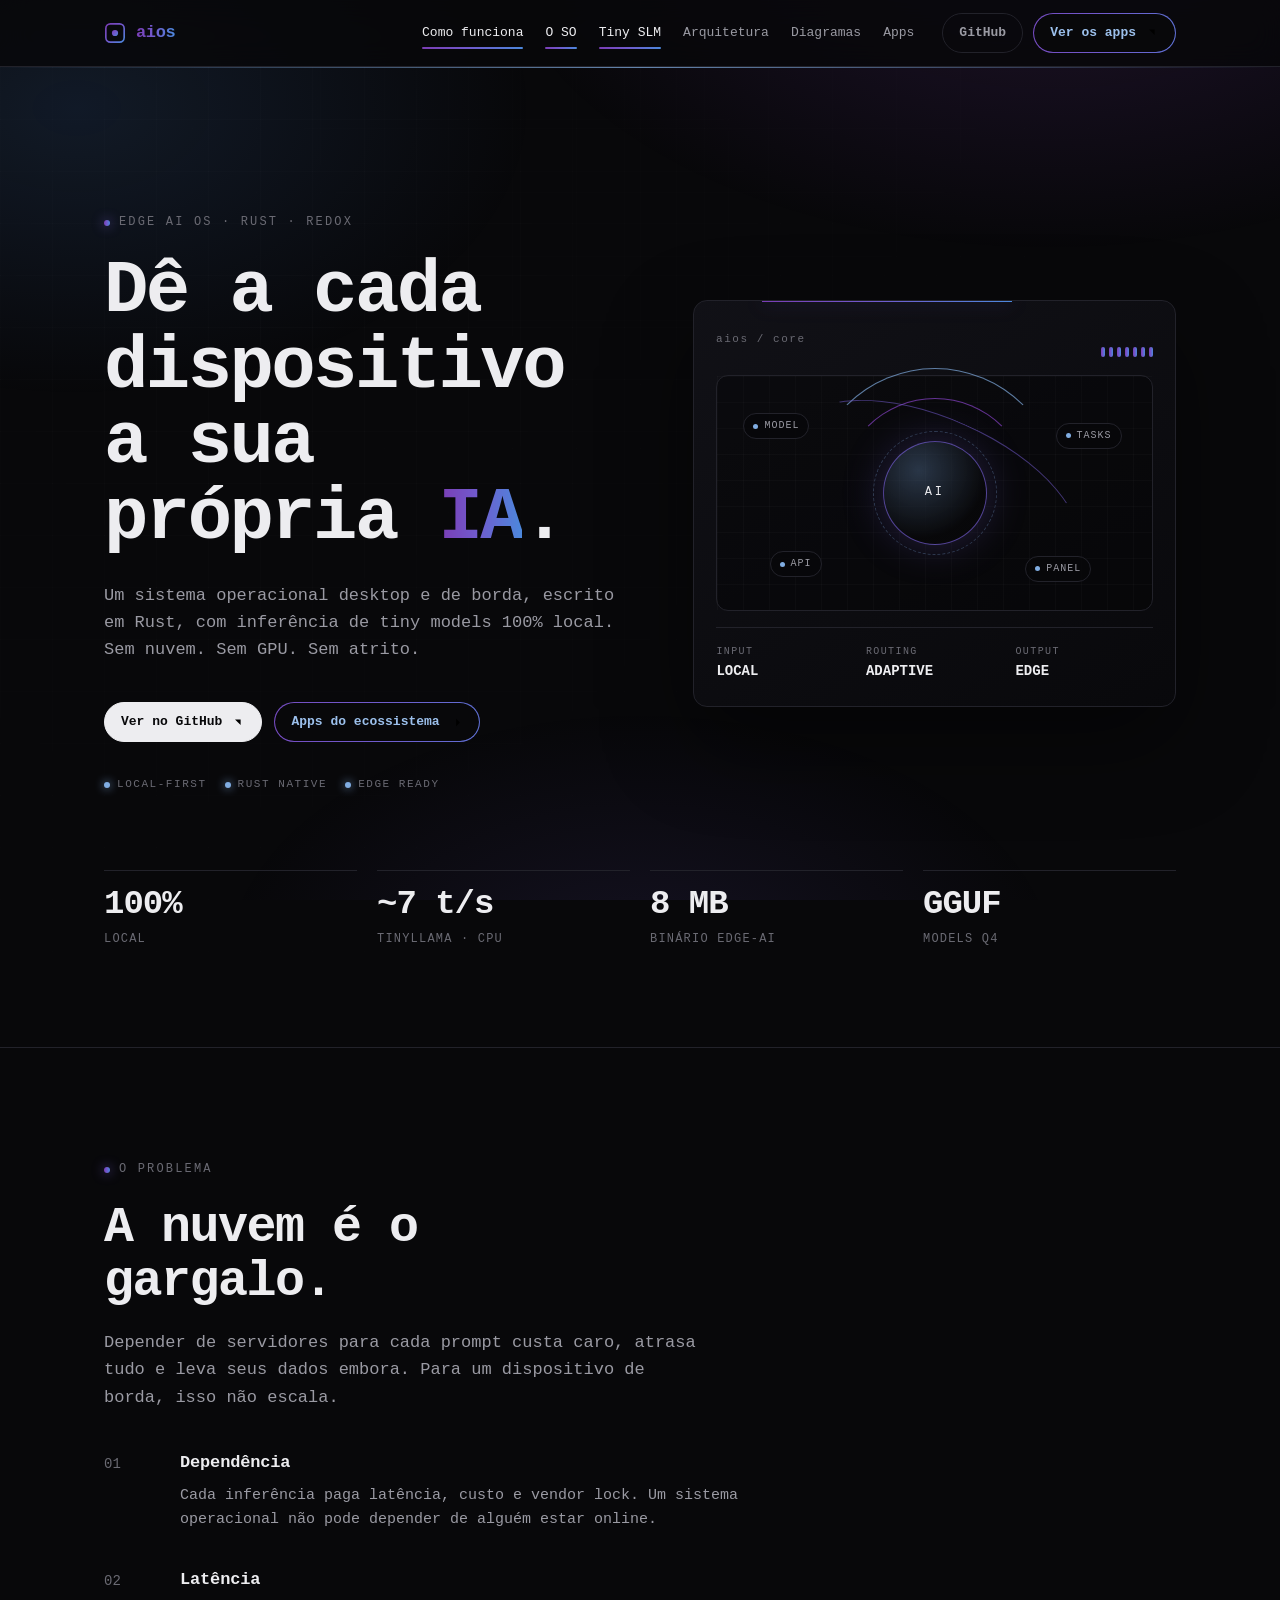
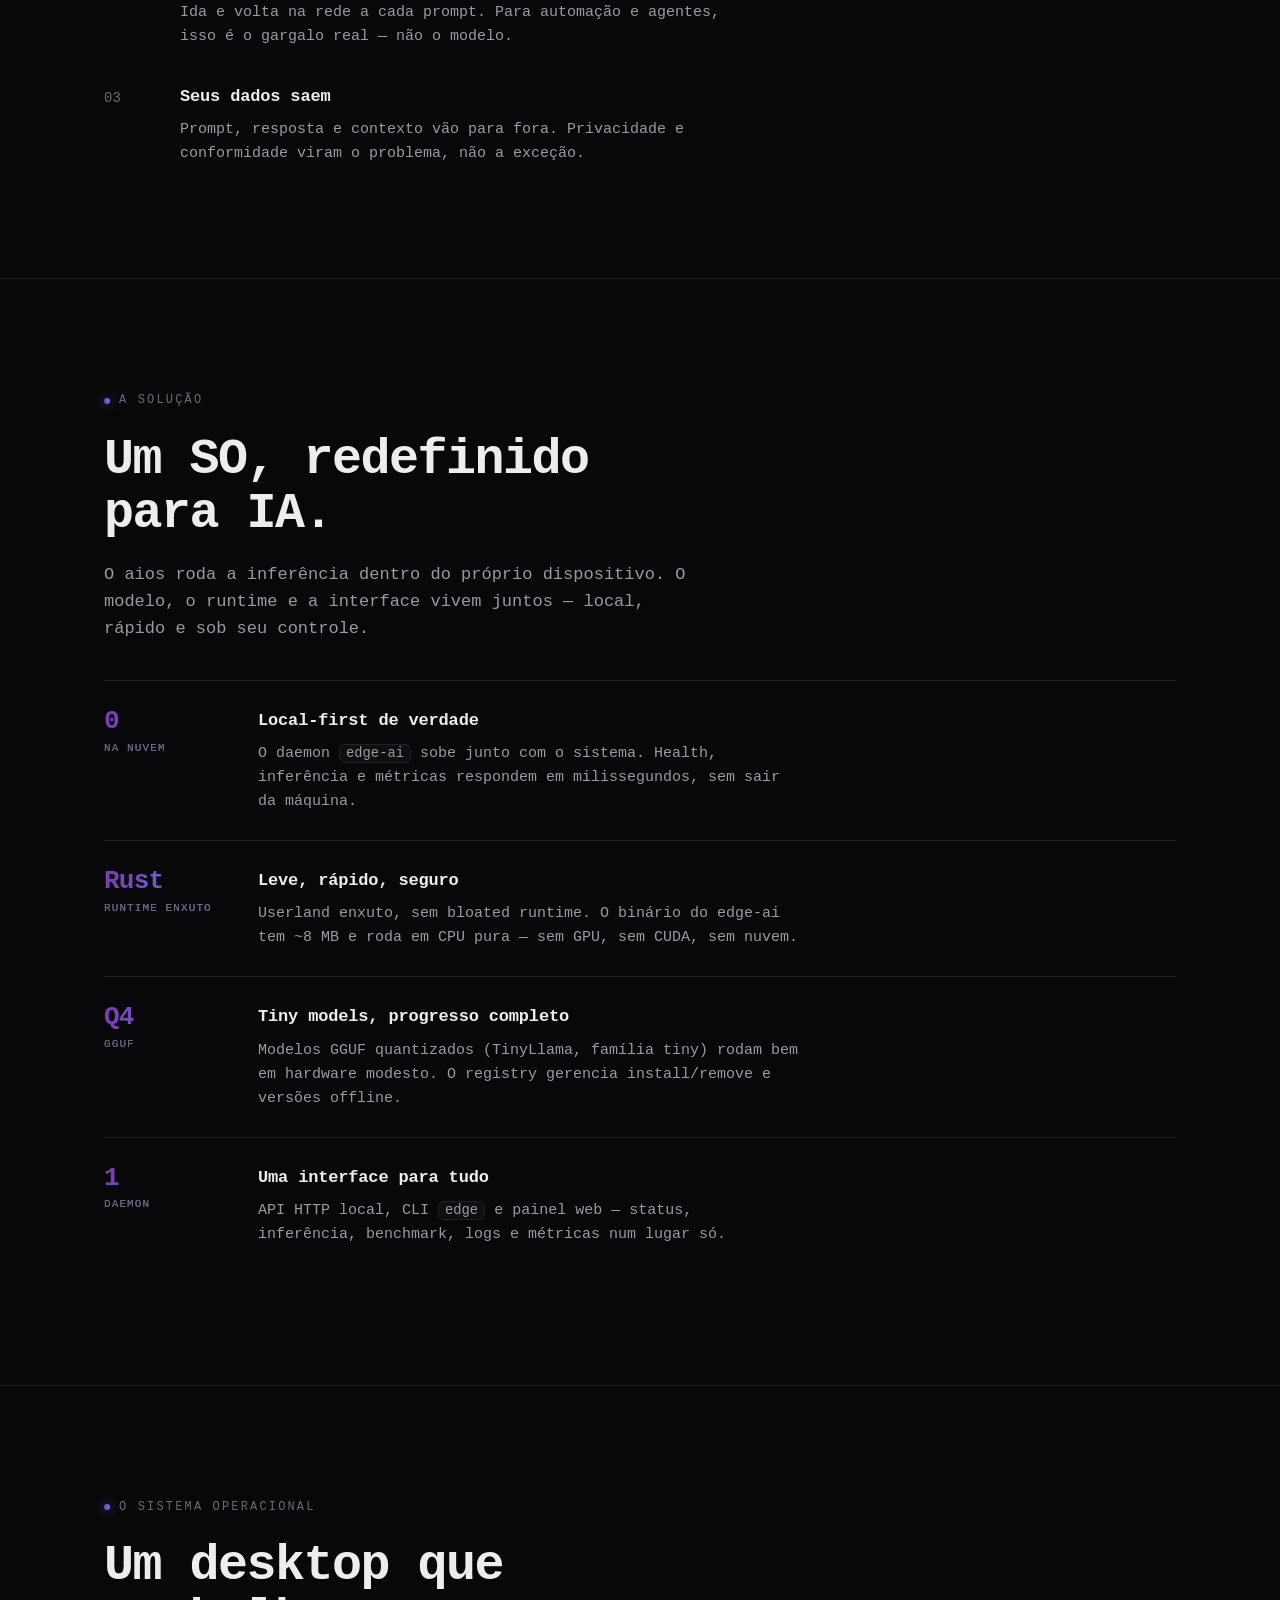
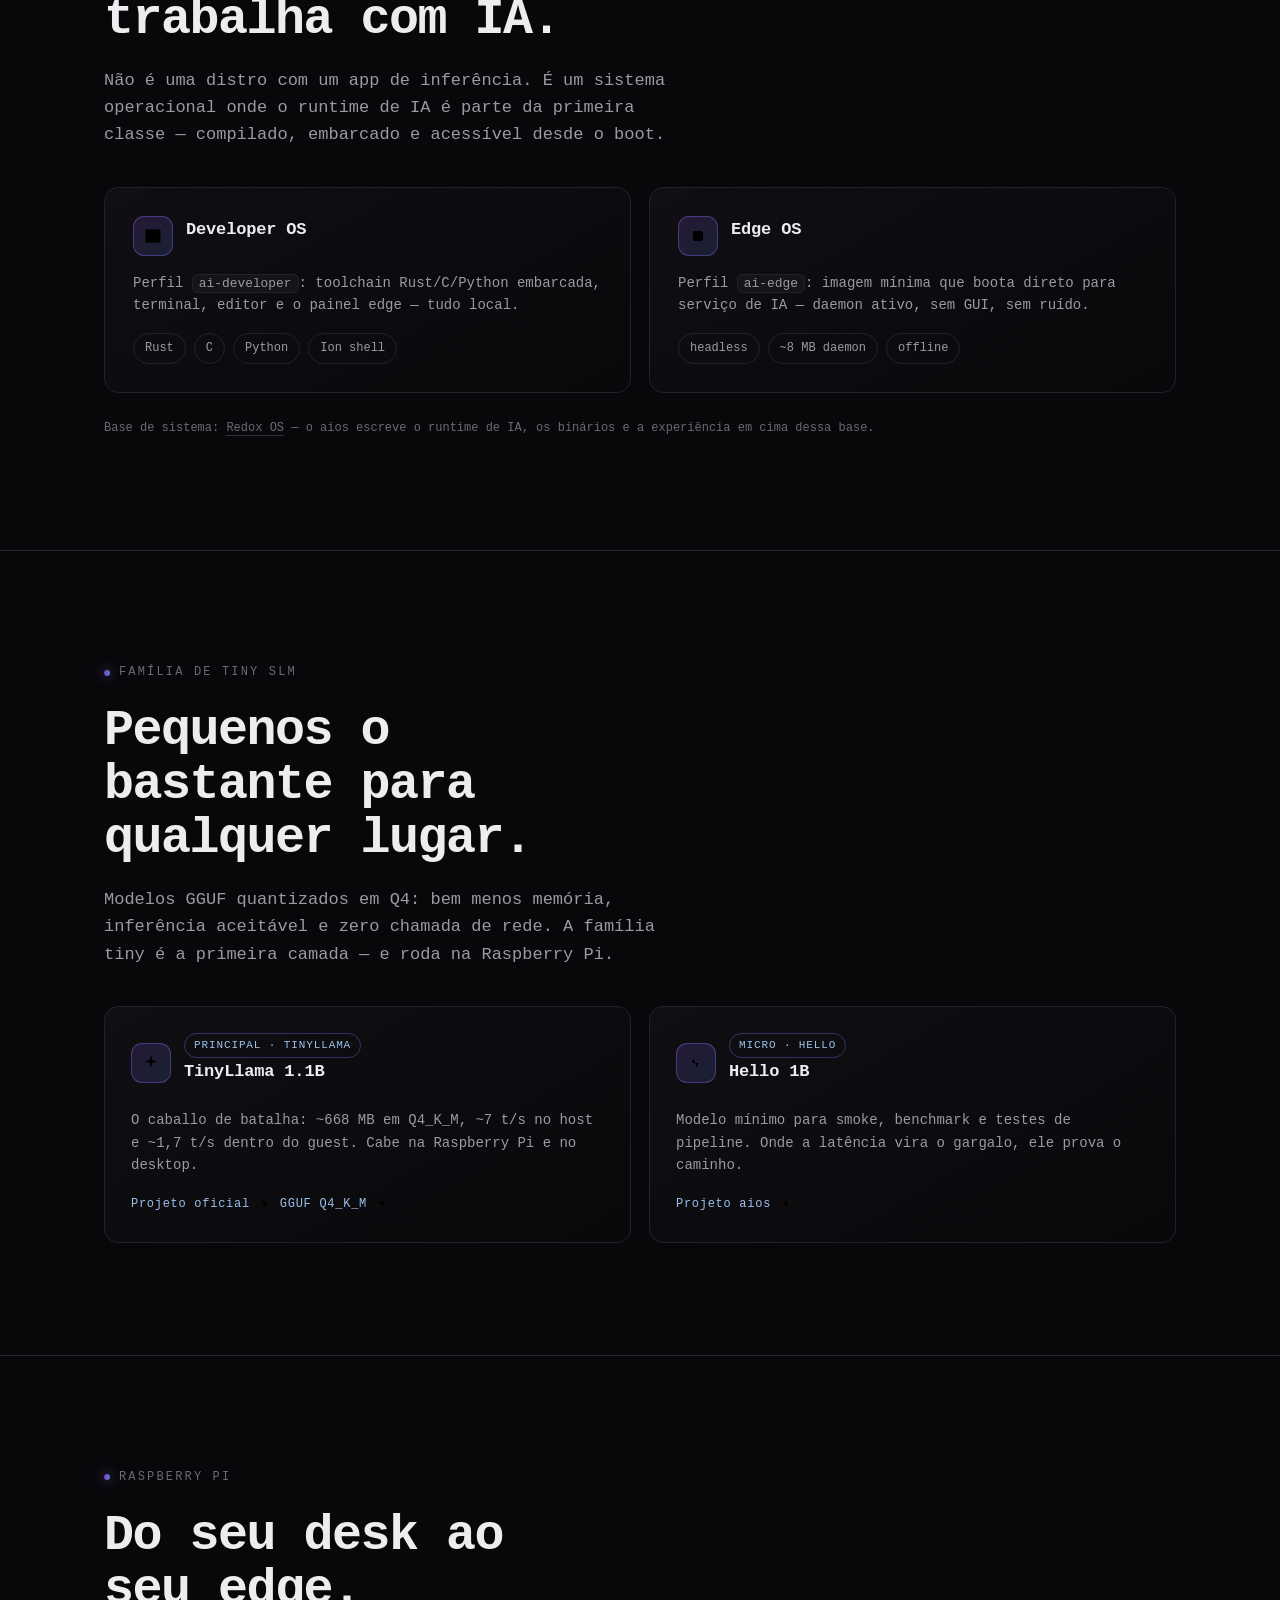
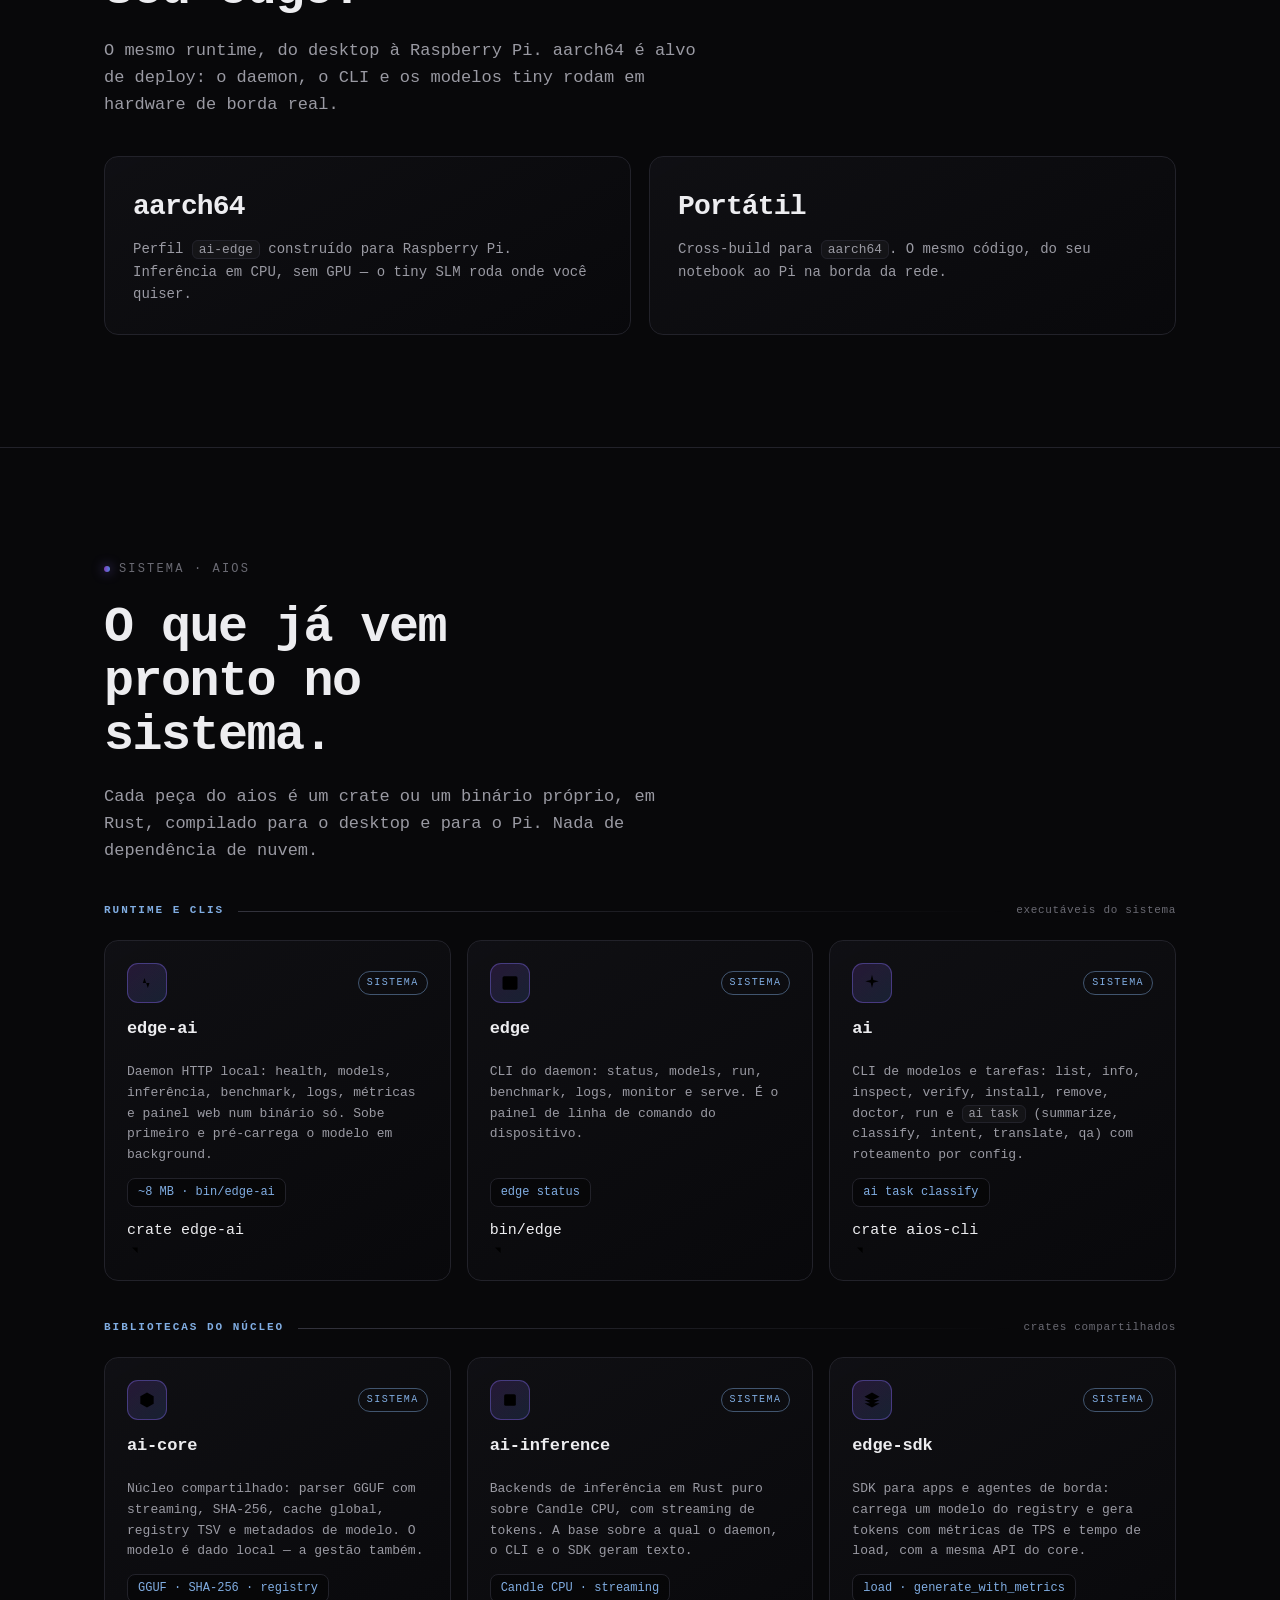
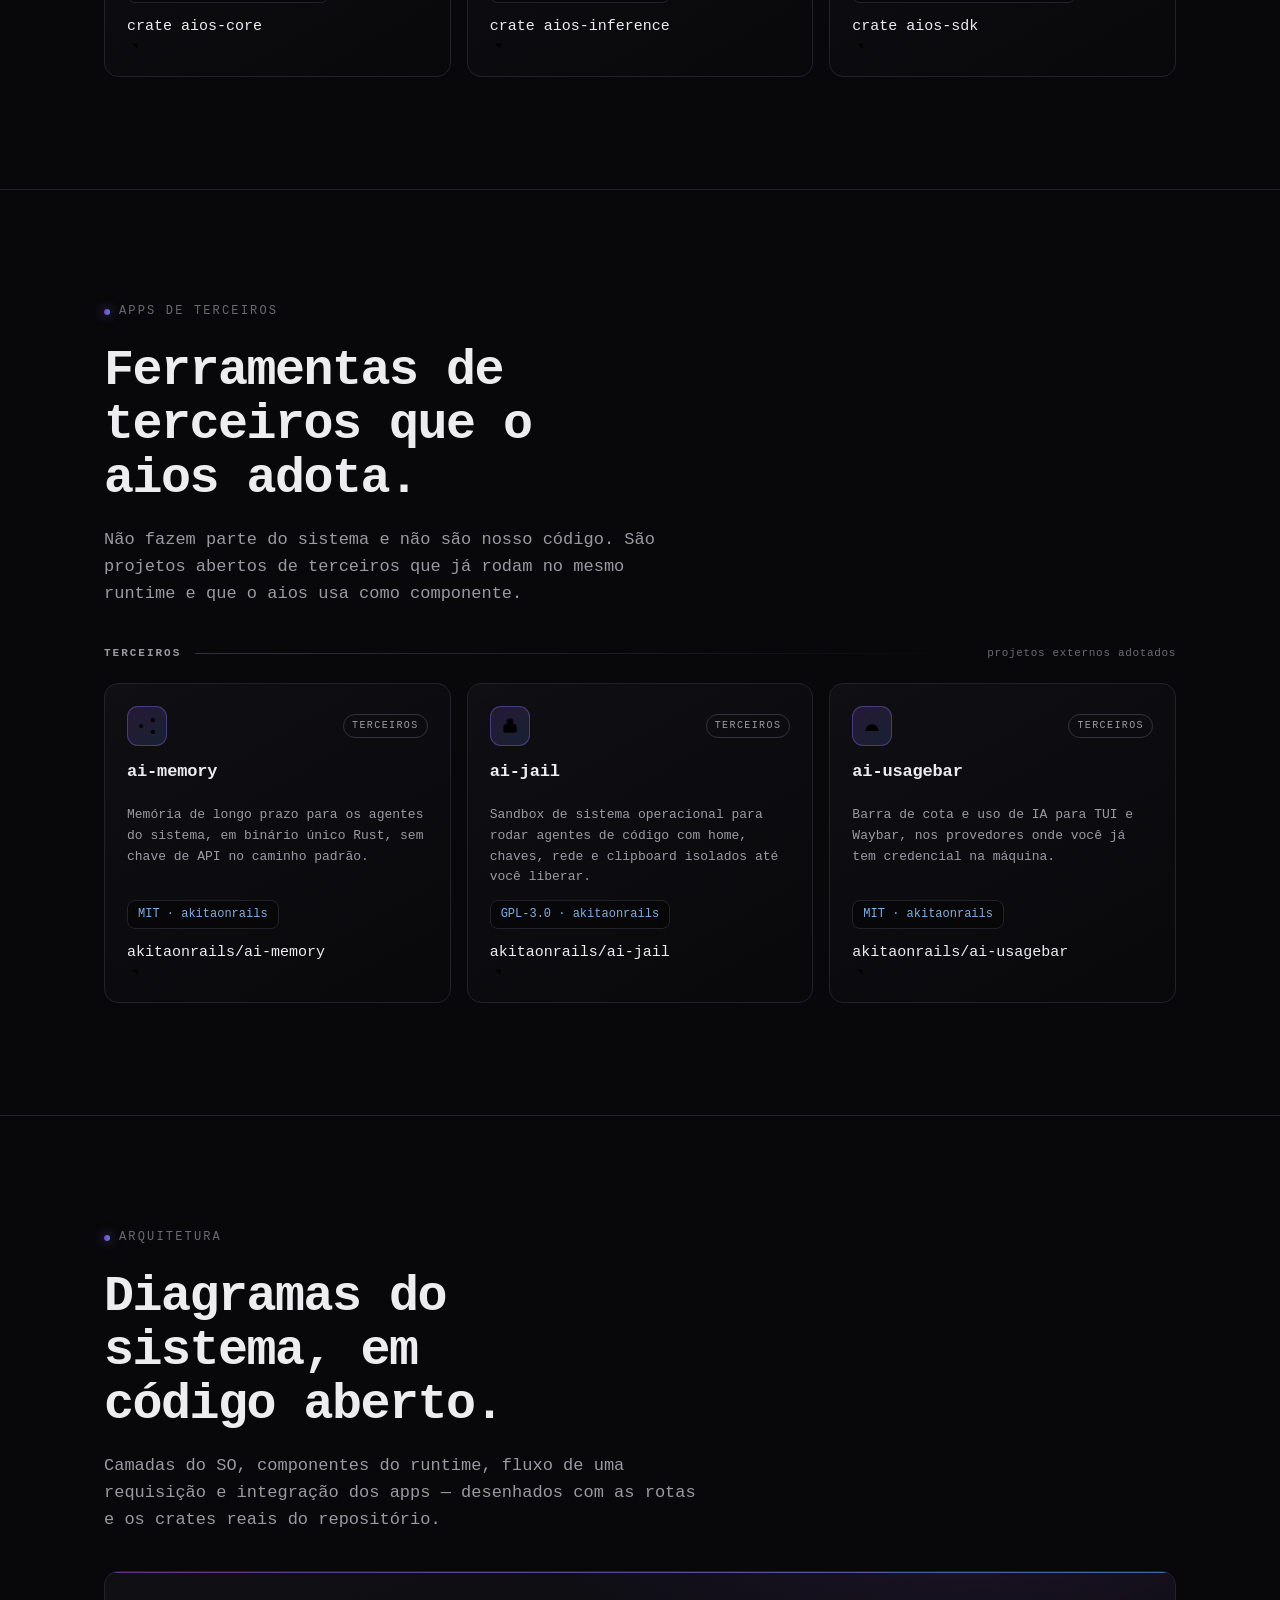
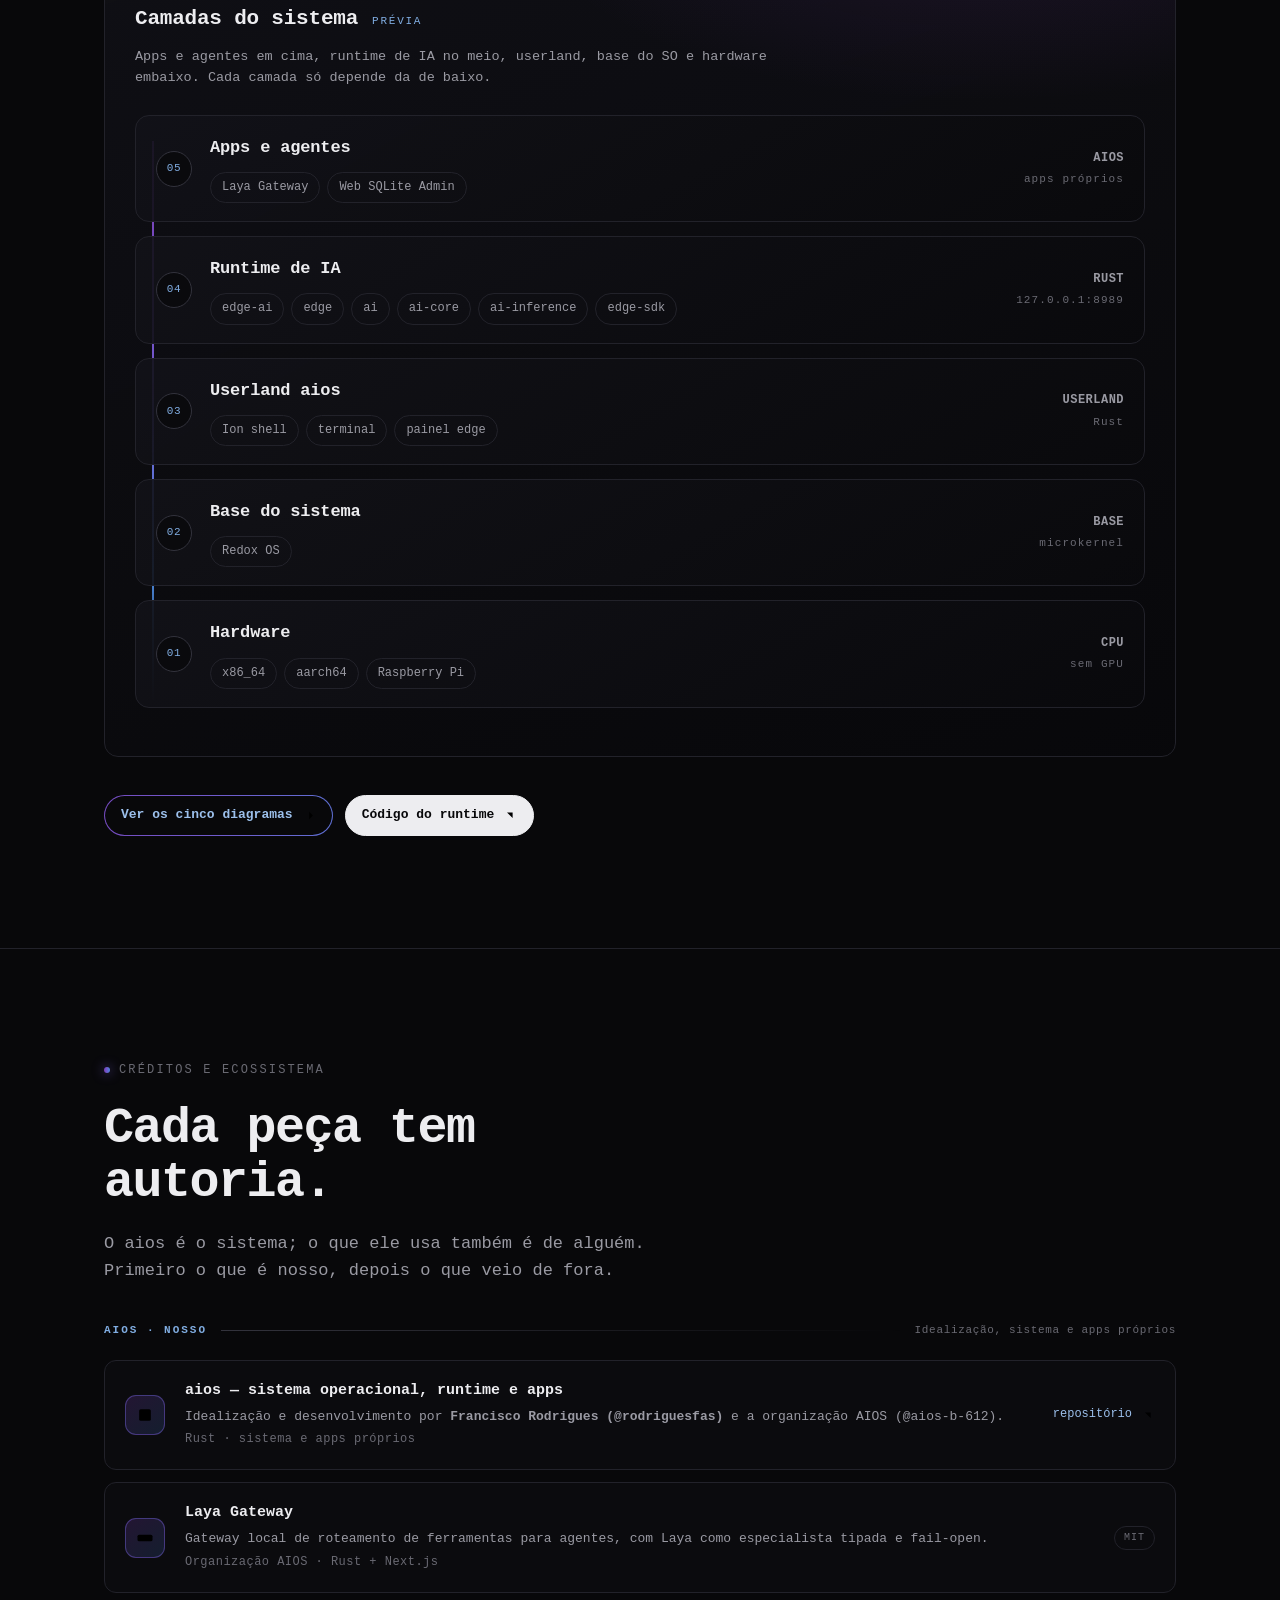
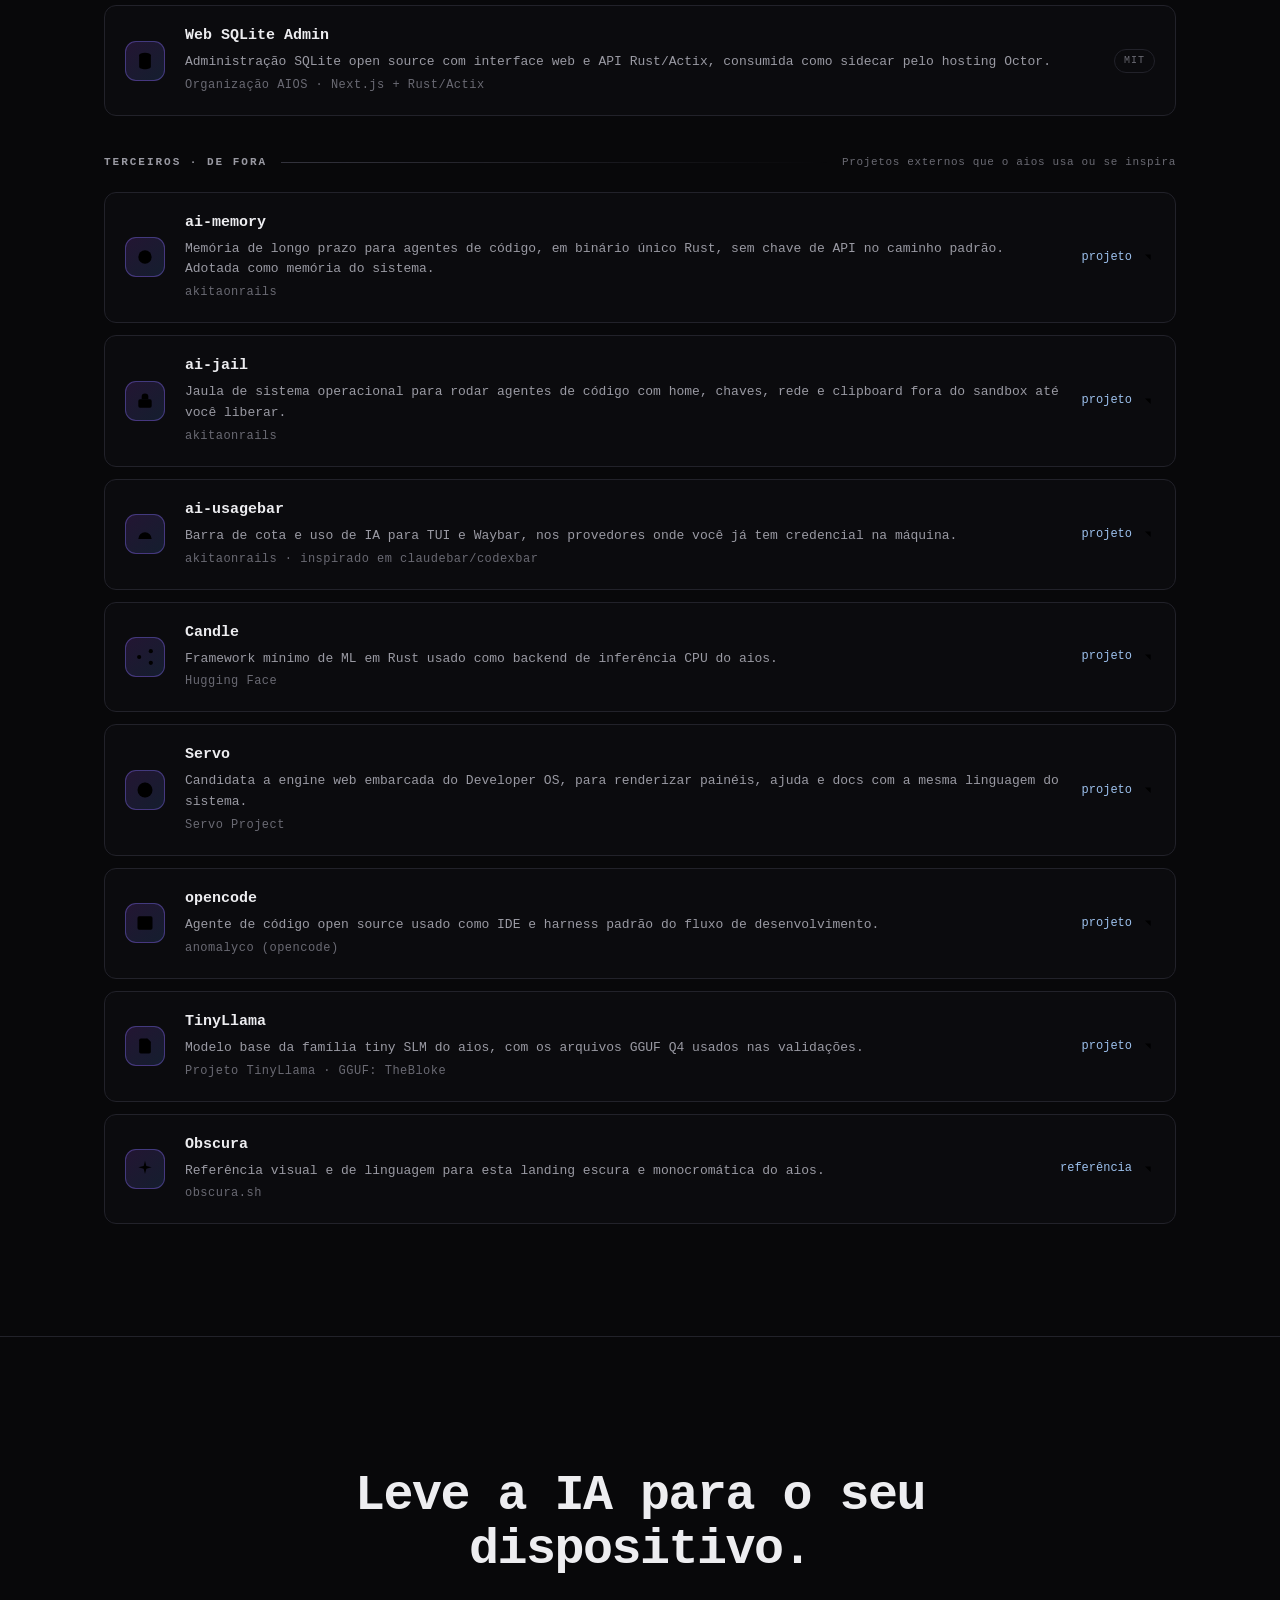
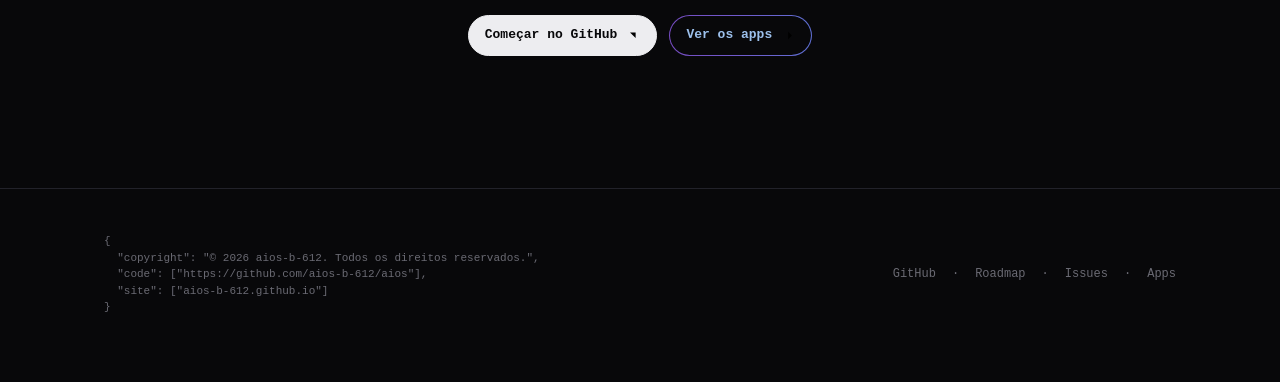
==== commit fdeac9c5: "Add 4 animated archify diagrams + diagramas.html page" ====
--- a/index.html
+++ b/index.html
@@ -67,6 +67,7 @@
       <a href="index.html#os">O SO</a>
       <a href="index.html#slm">Tiny SLM</a>
       <a href="arquitetura.html">Arquitetura</a>
+      <a href="diagramas.html">Diagramas</a>
       <a href="apps.html">Apps</a>
     </nav>
     <div class="navcta">
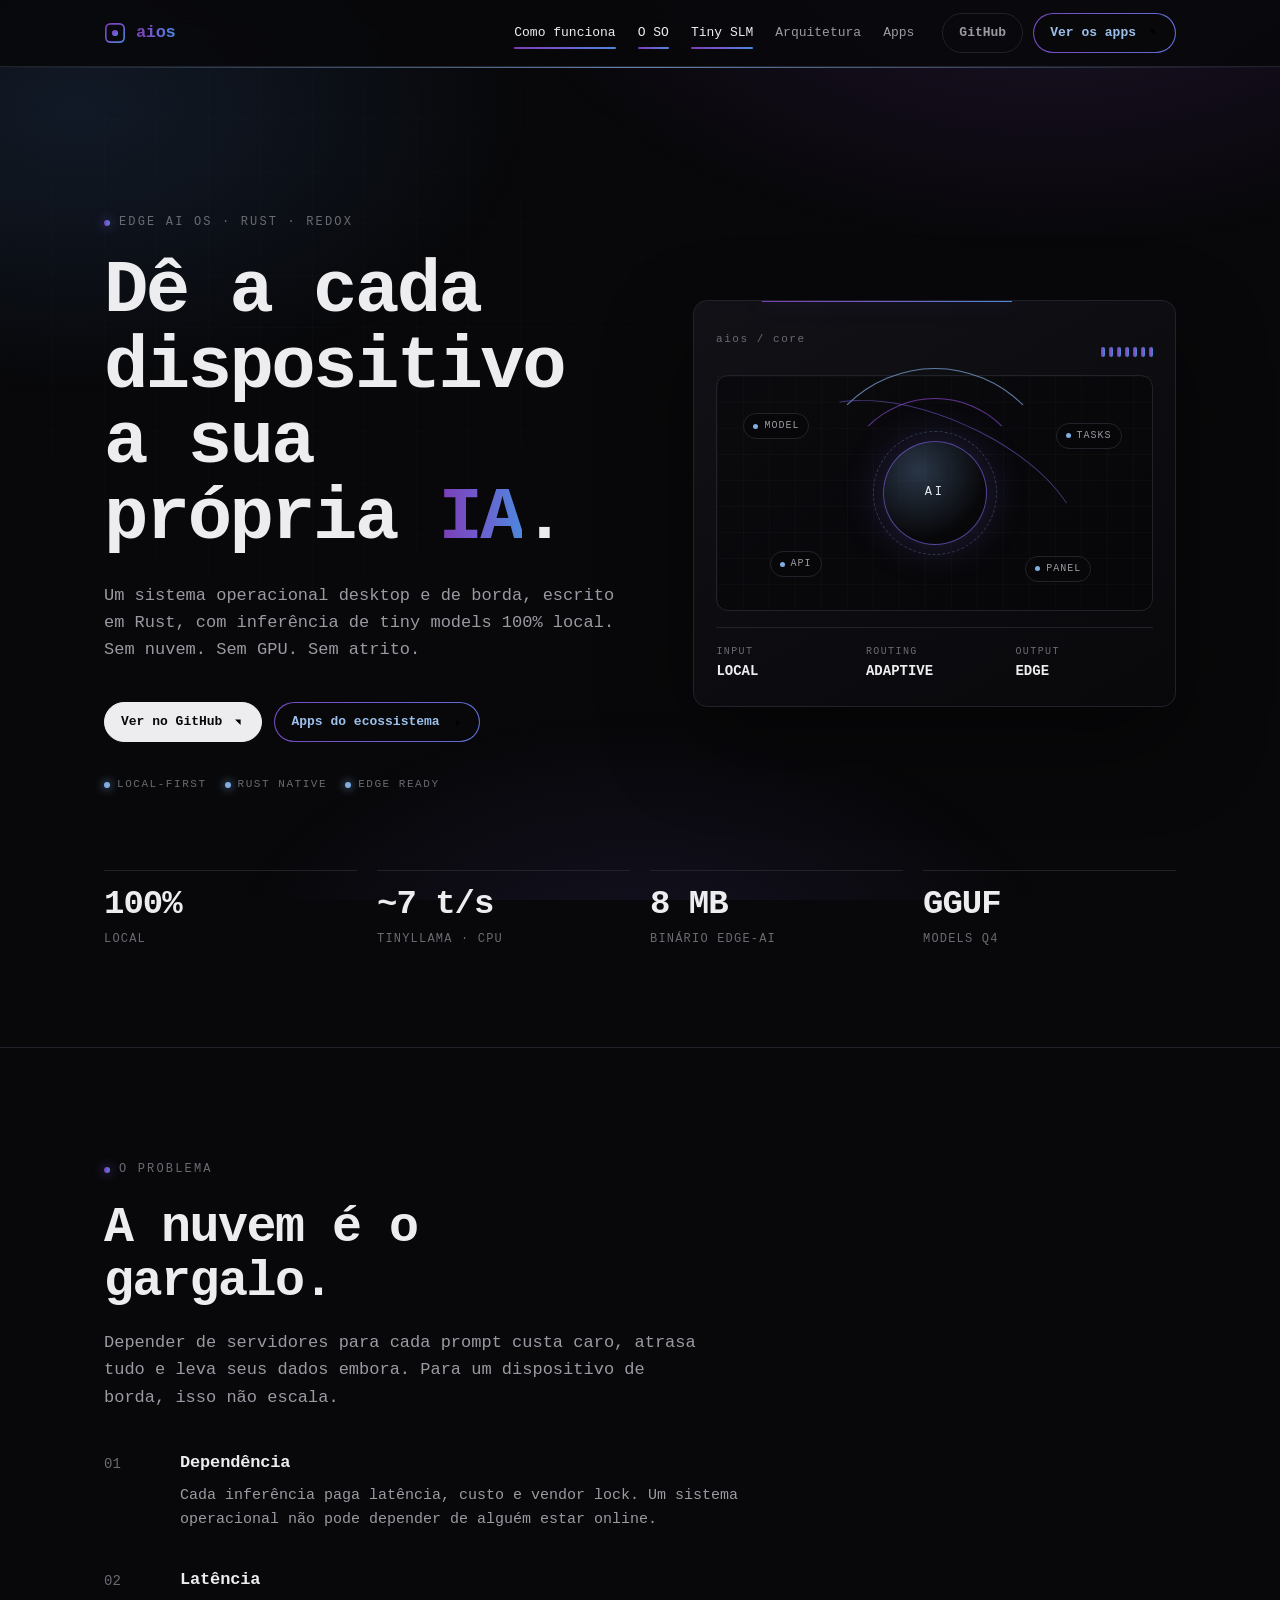
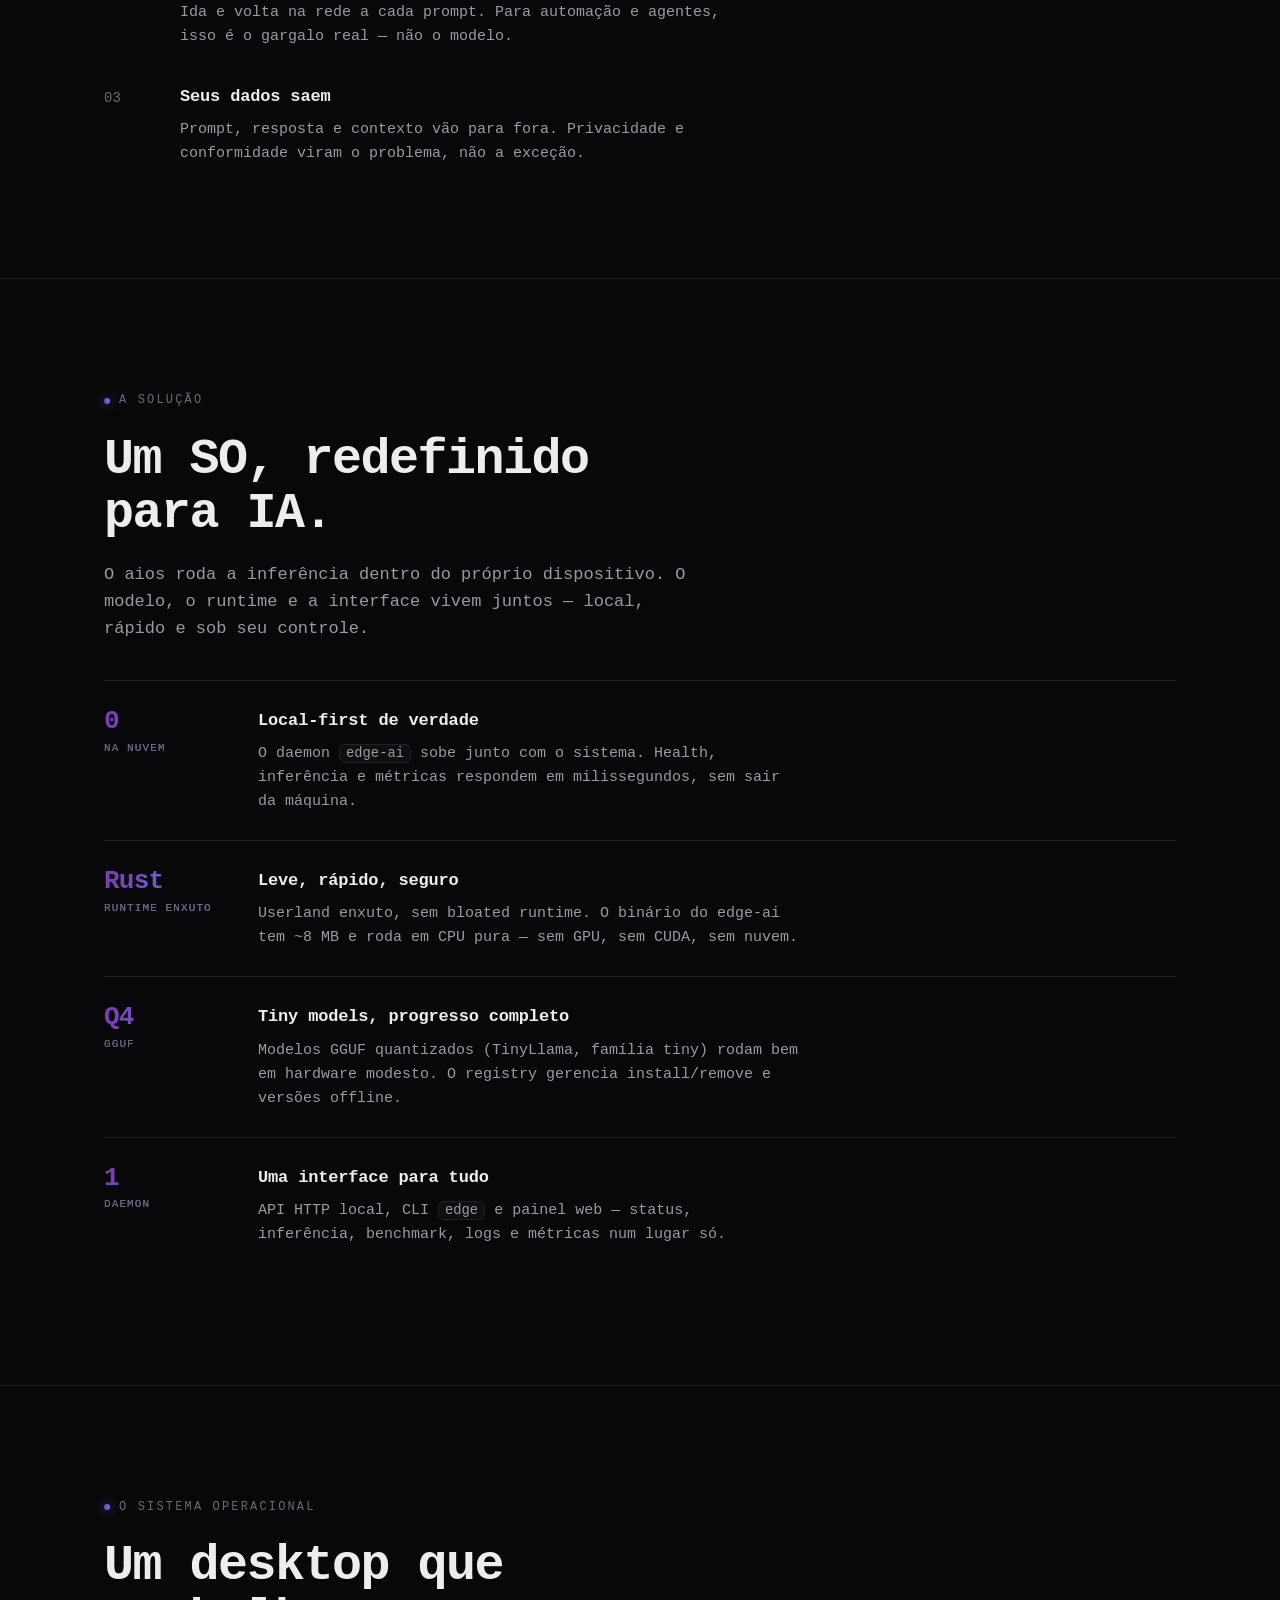
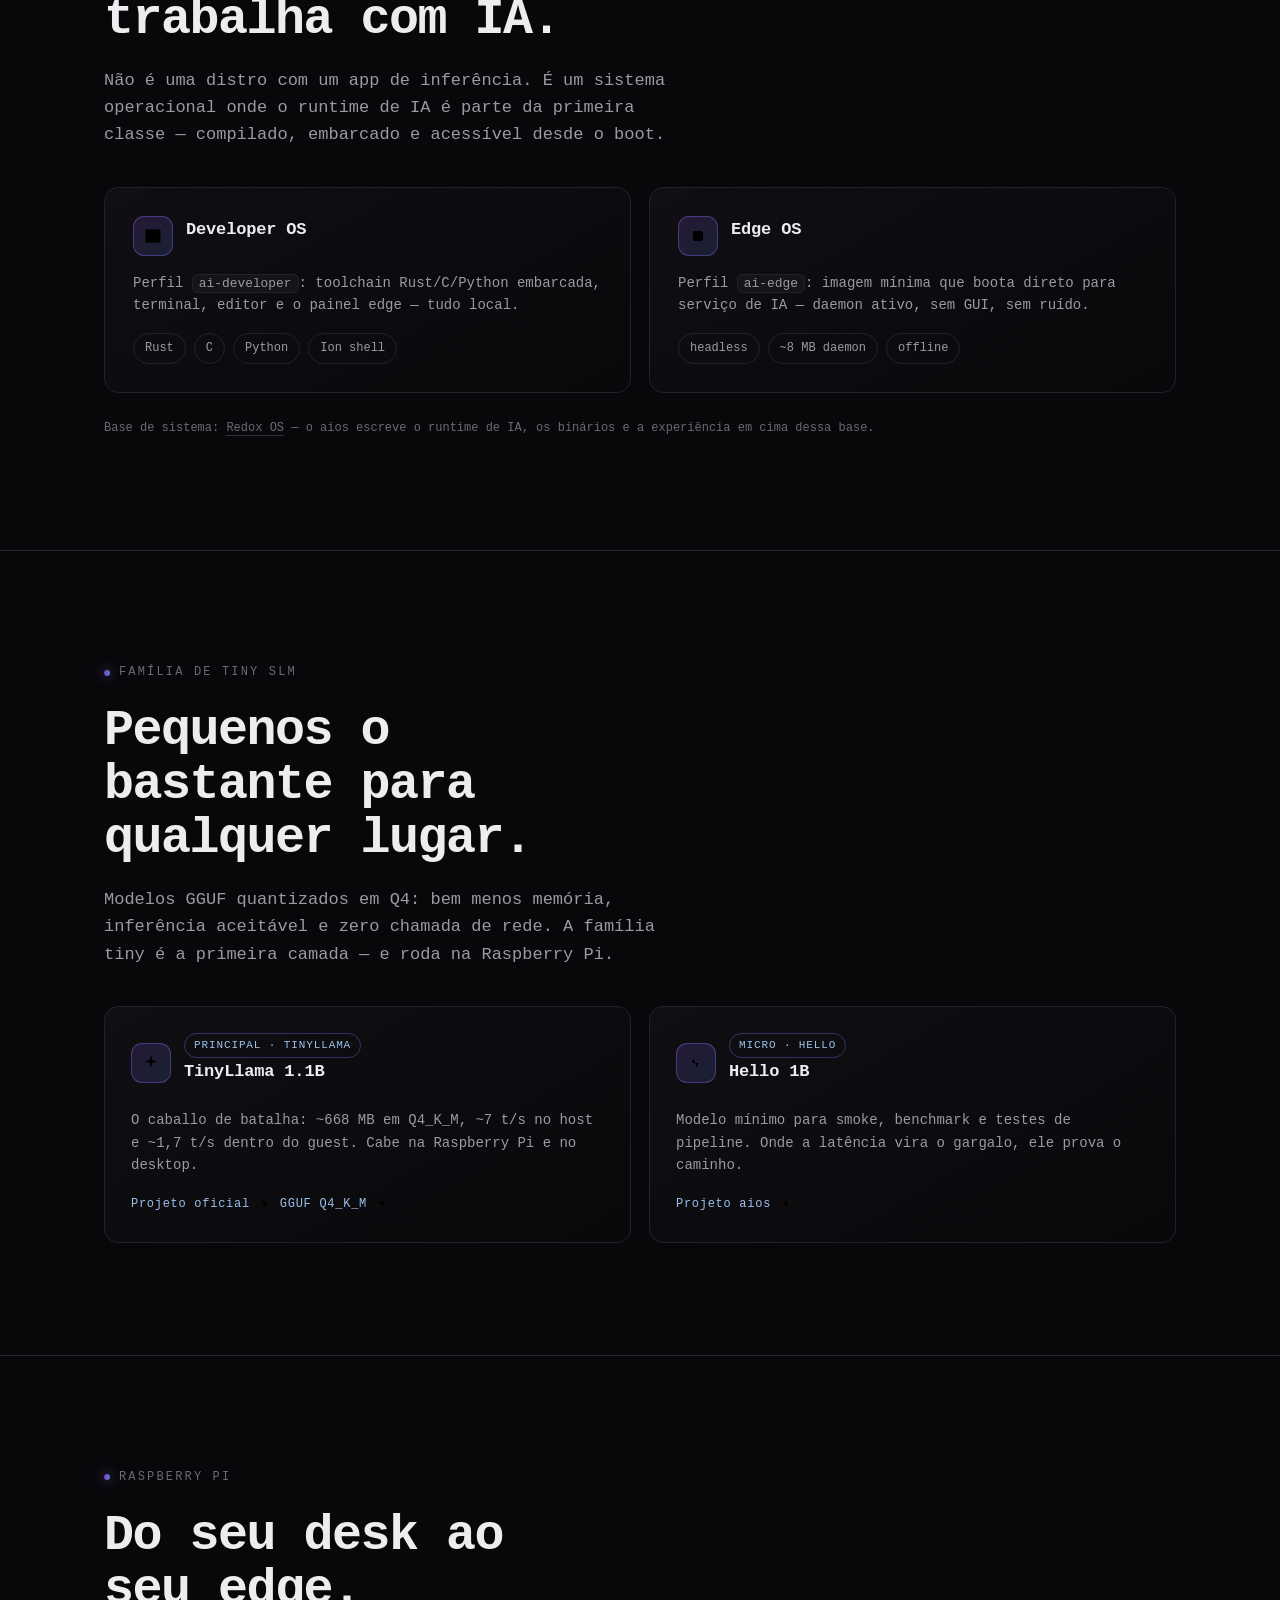
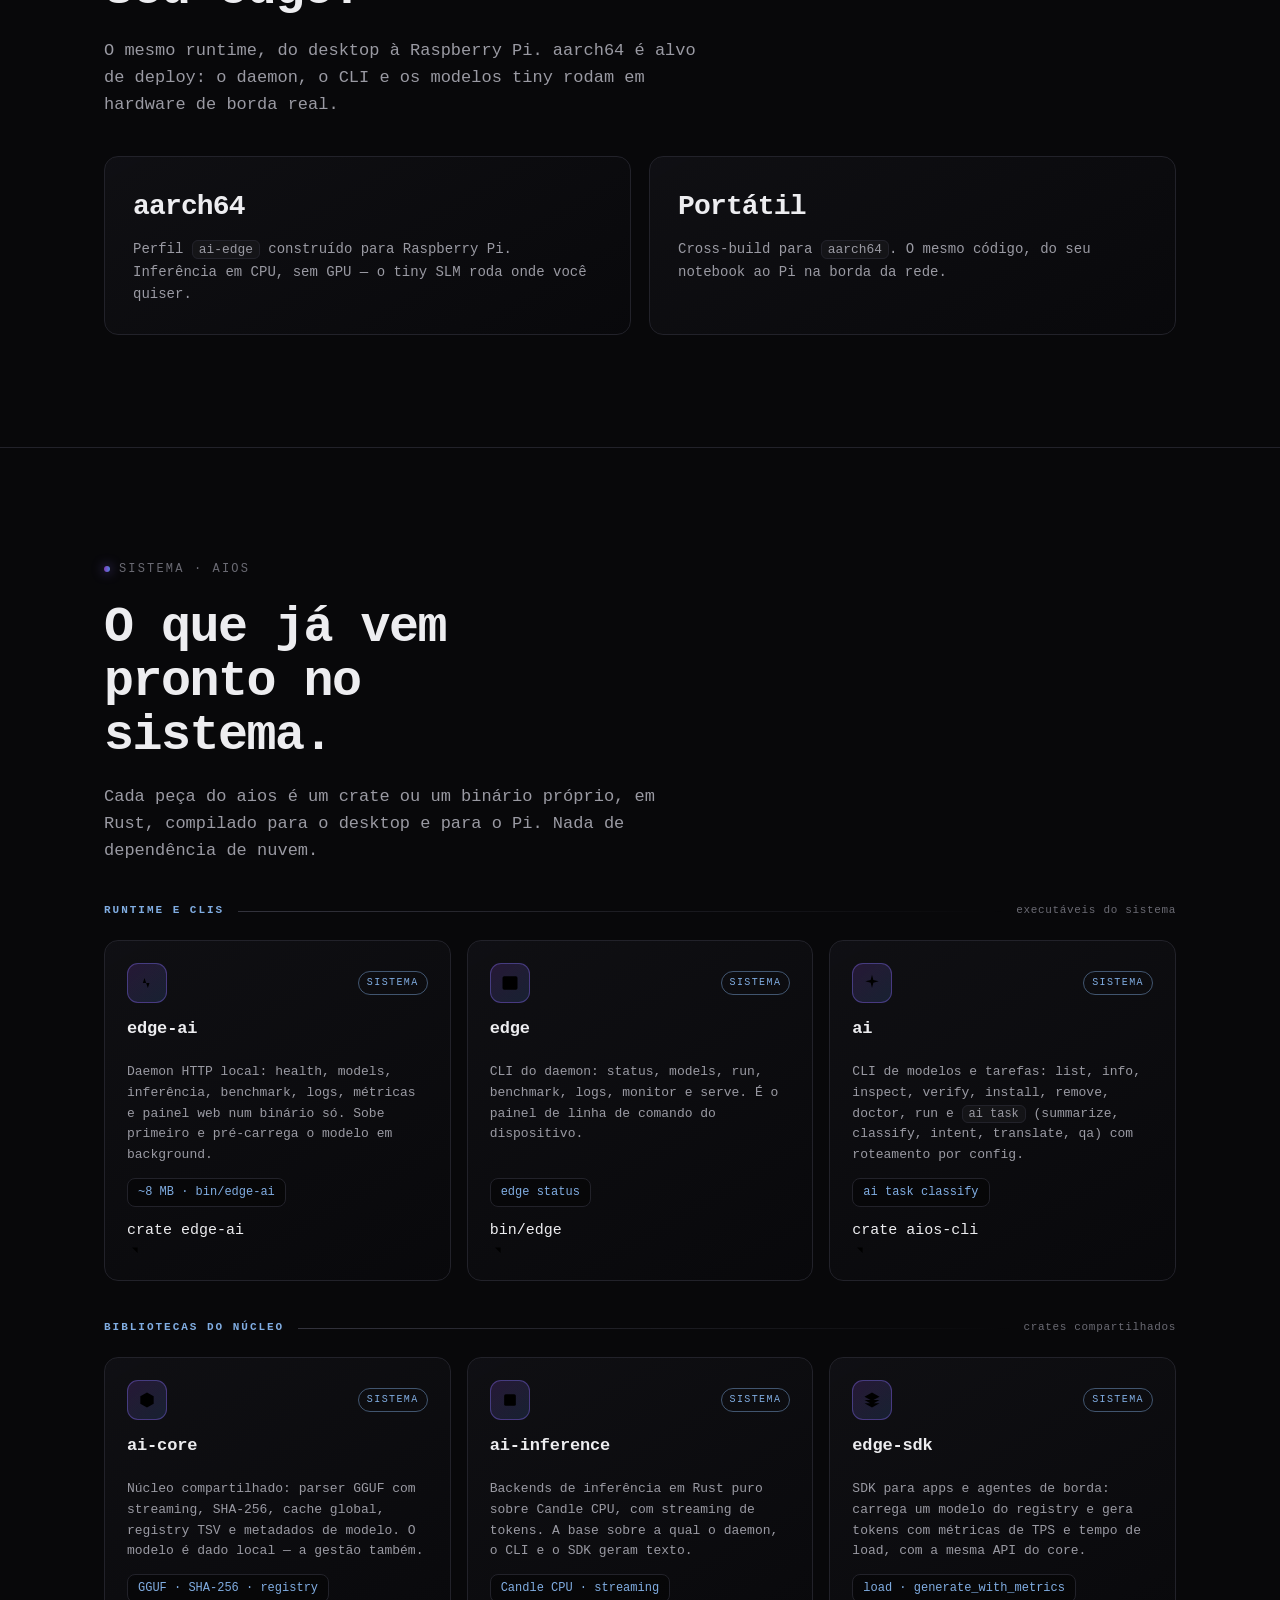
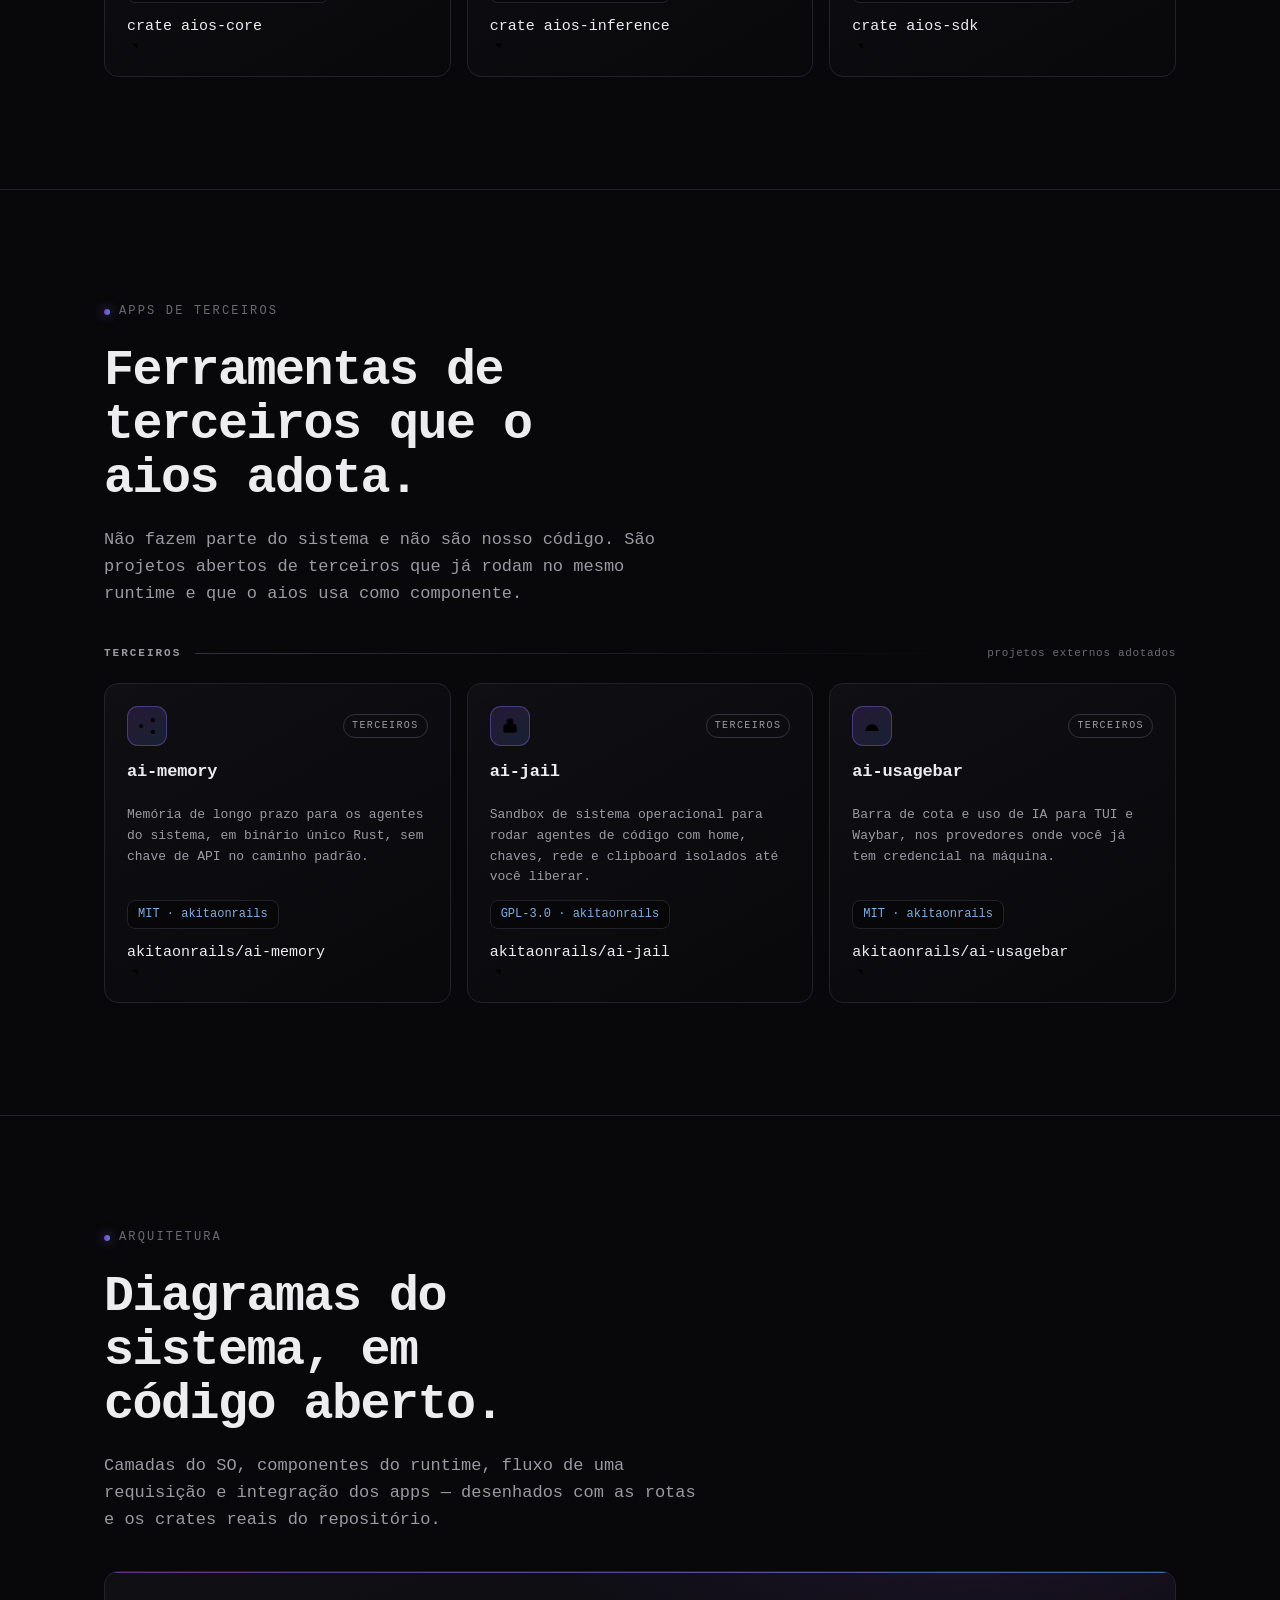
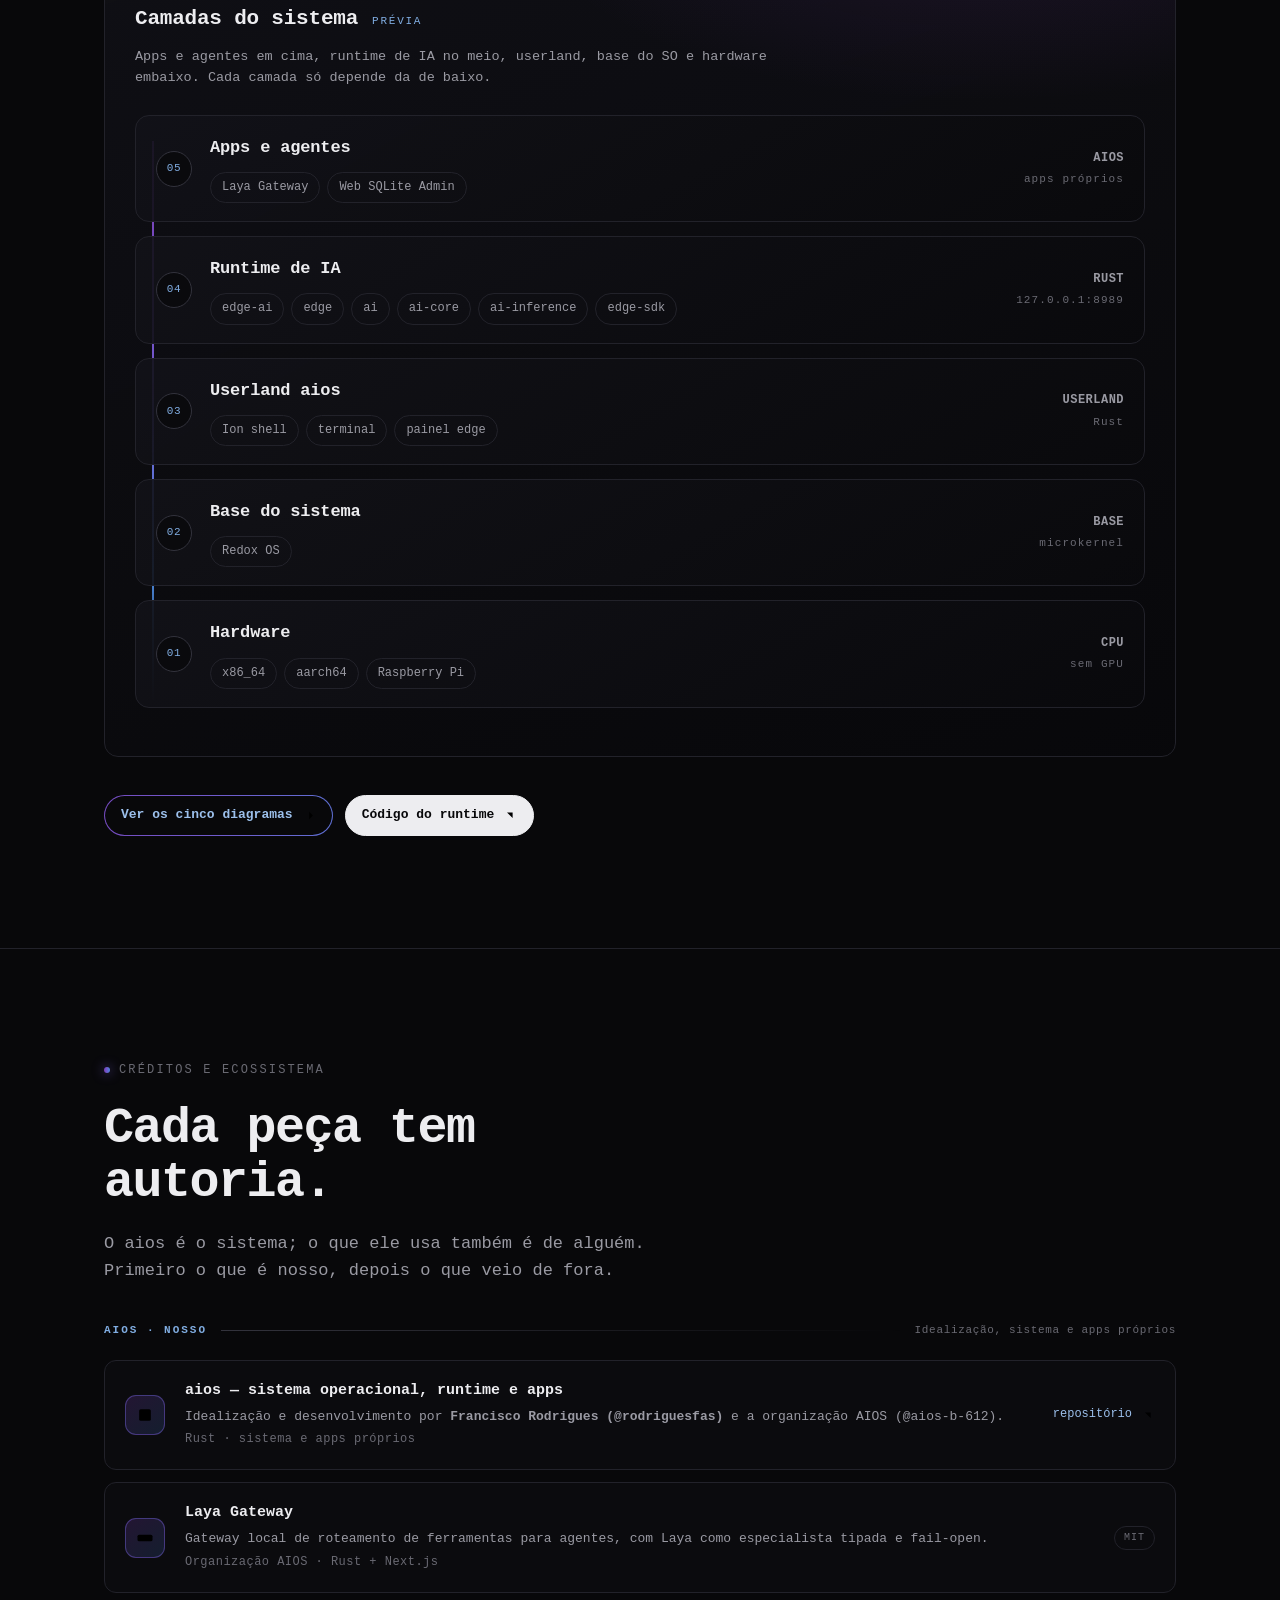
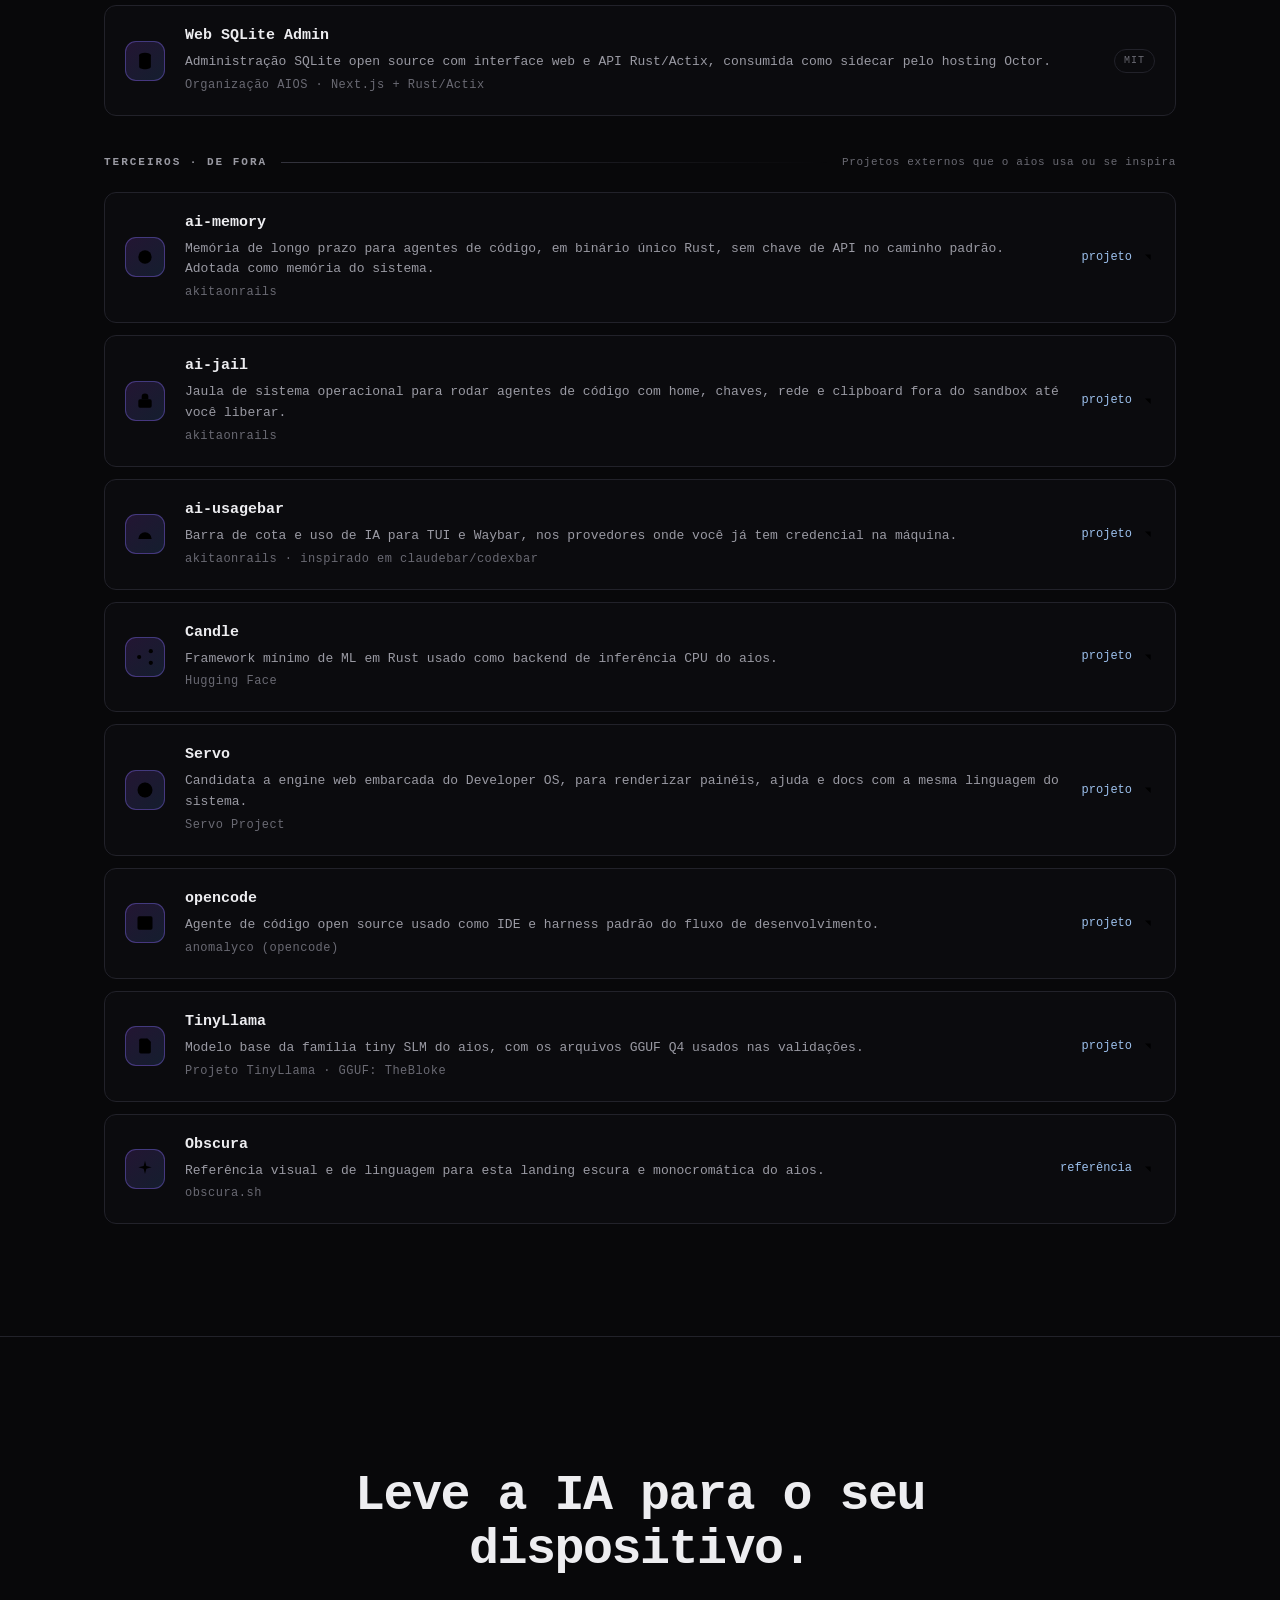
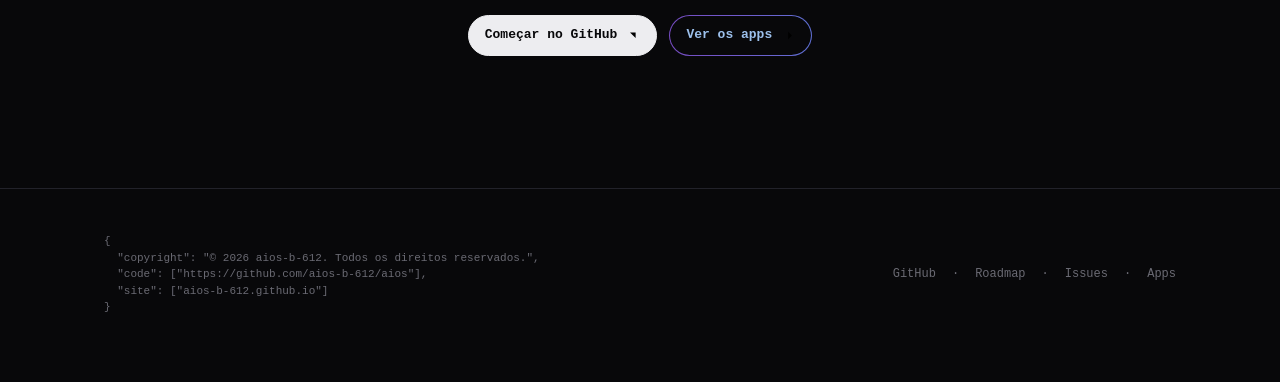
==== commit 5c7a2397: "Remove Diagramas from nav" ====
--- a/index.html
+++ b/index.html
@@ -67,7 +67,6 @@
       <a href="index.html#os">O SO</a>
       <a href="index.html#slm">Tiny SLM</a>
       <a href="arquitetura.html">Arquitetura</a>
-      <a href="diagramas.html">Diagramas</a>
       <a href="apps.html">Apps</a>
     </nav>
     <div class="navcta">
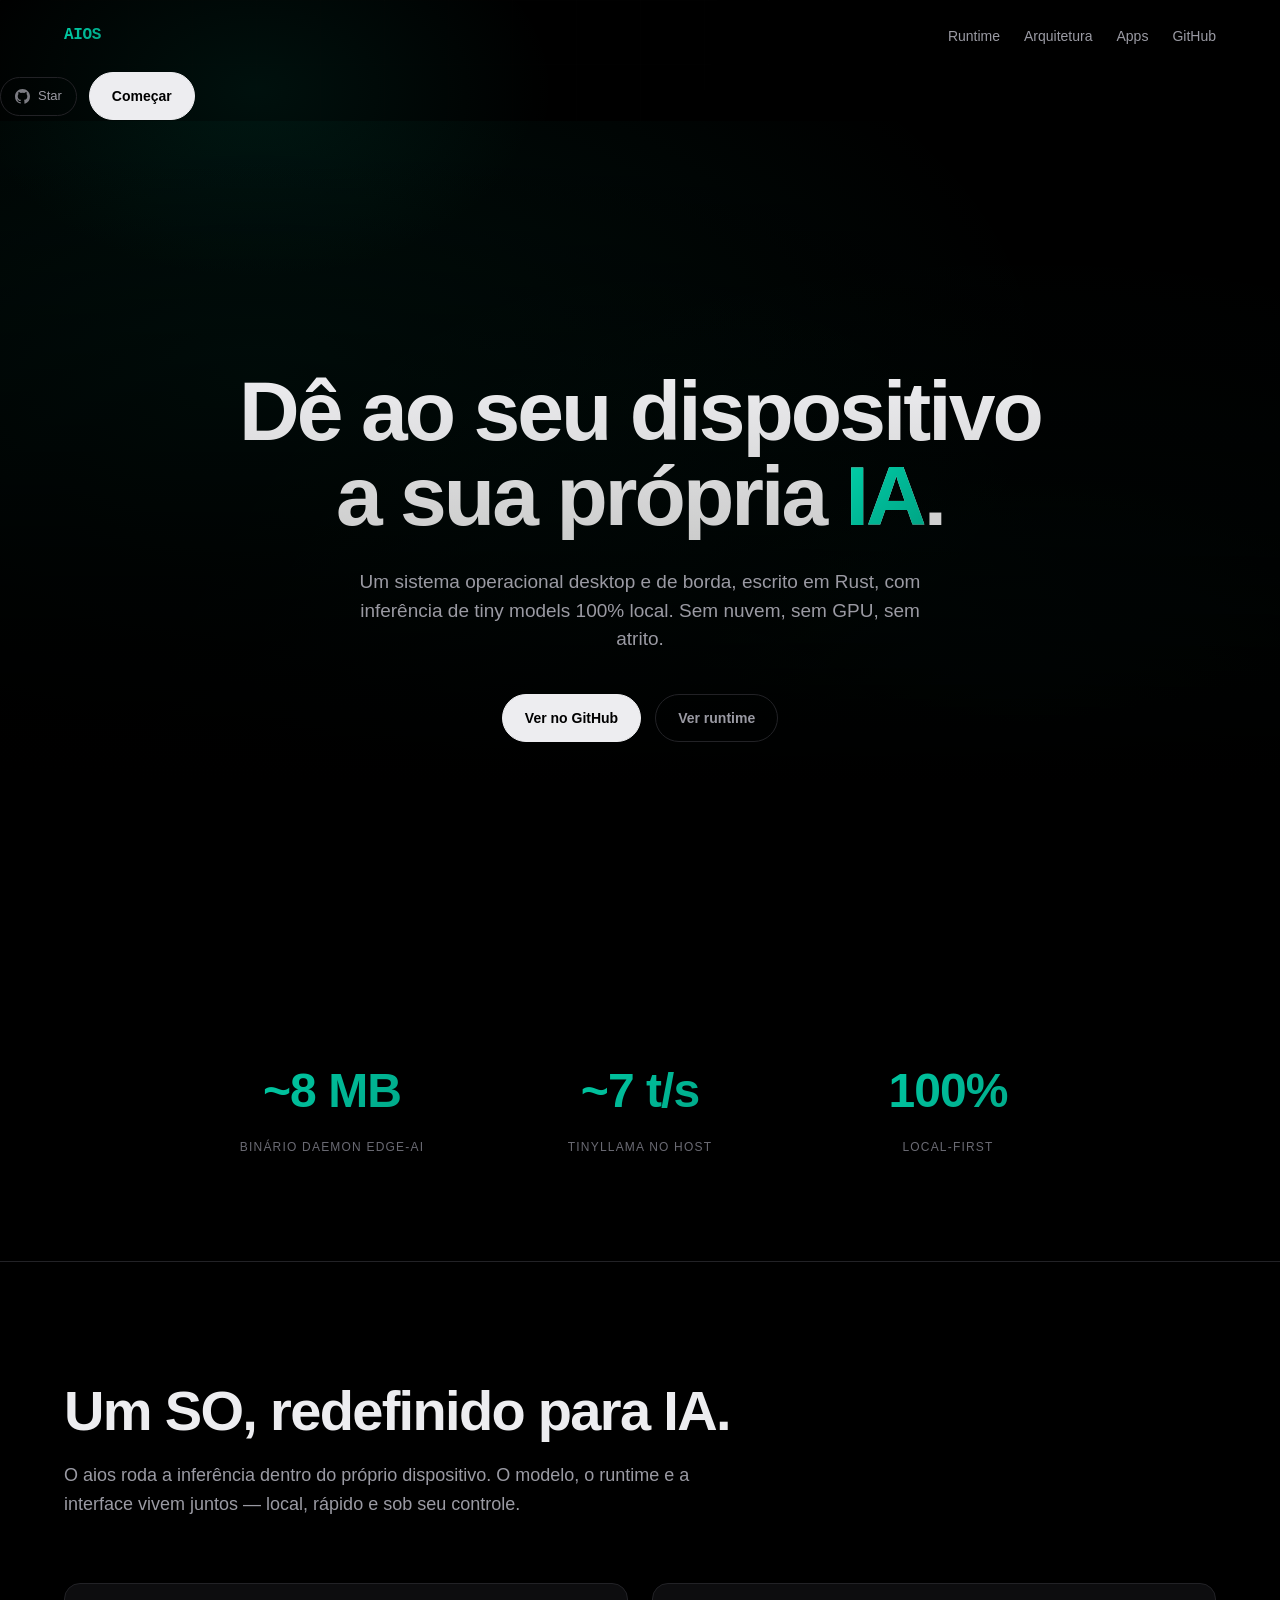
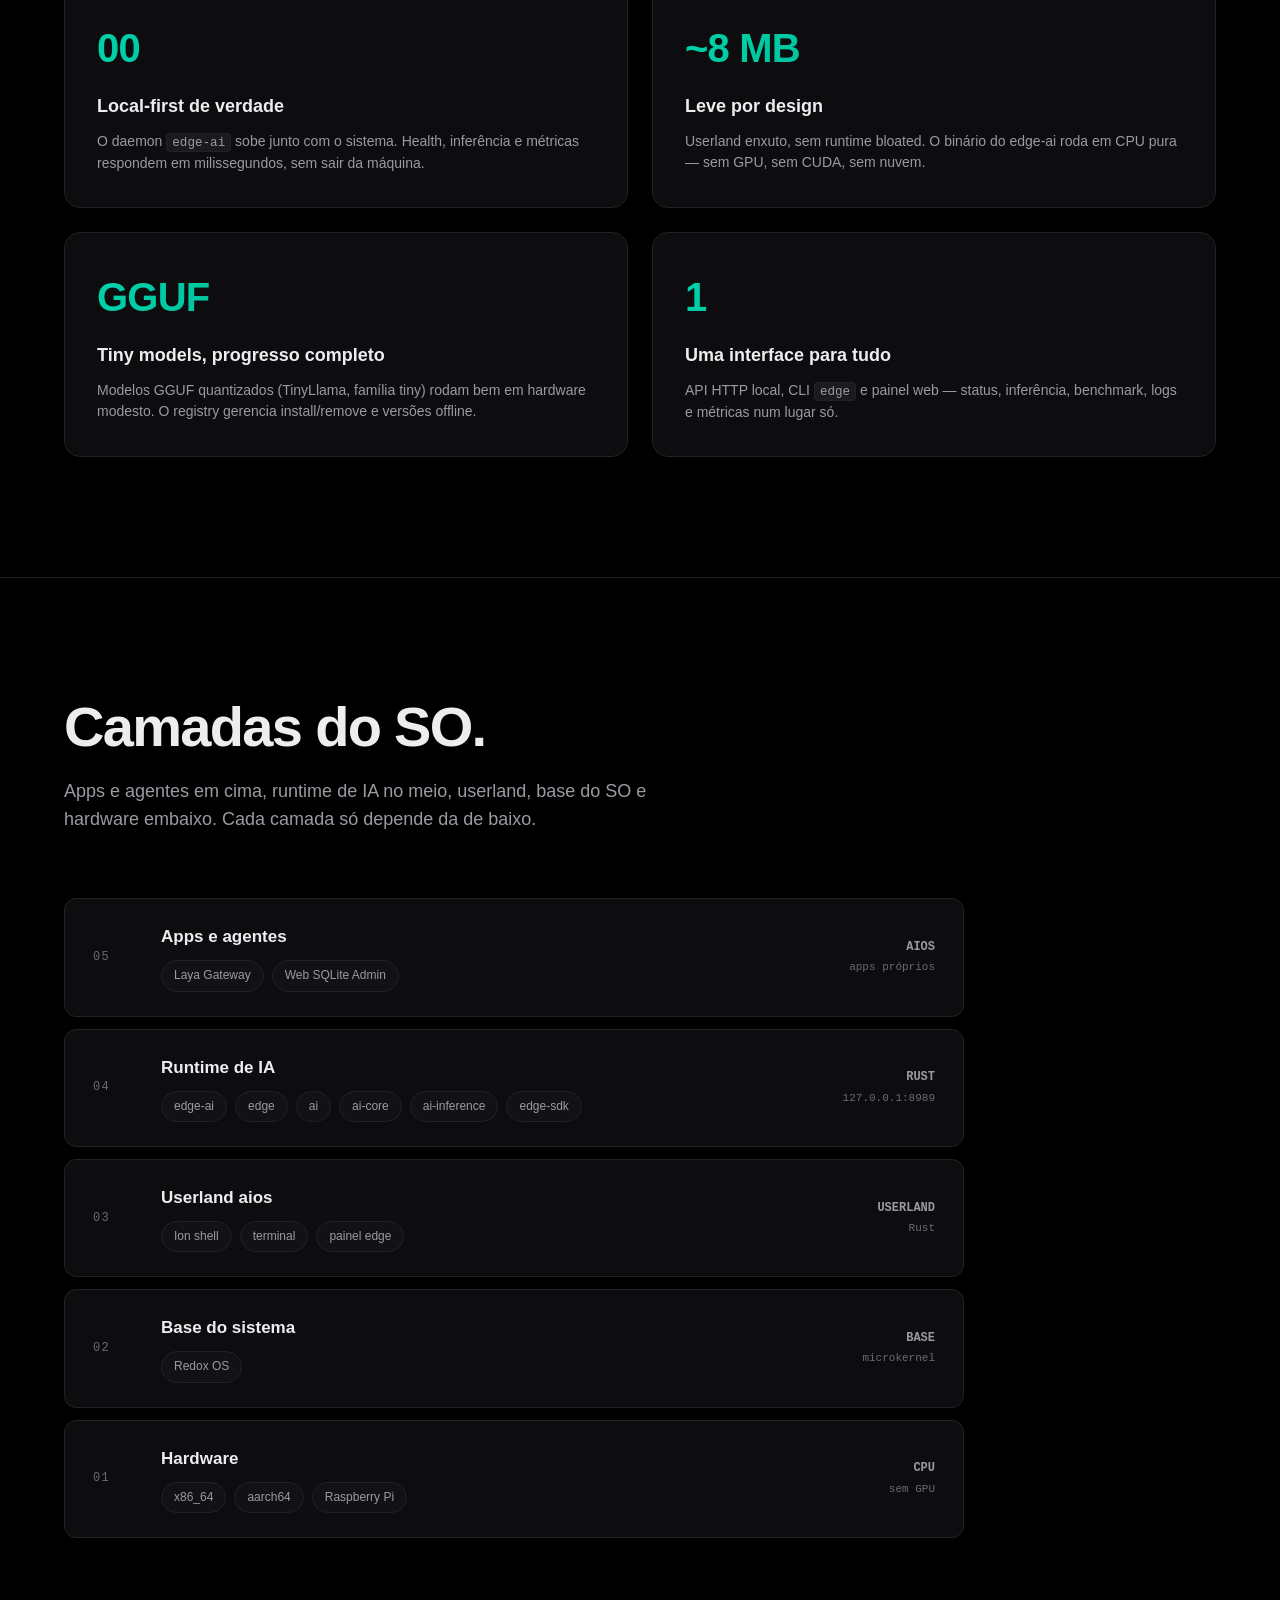
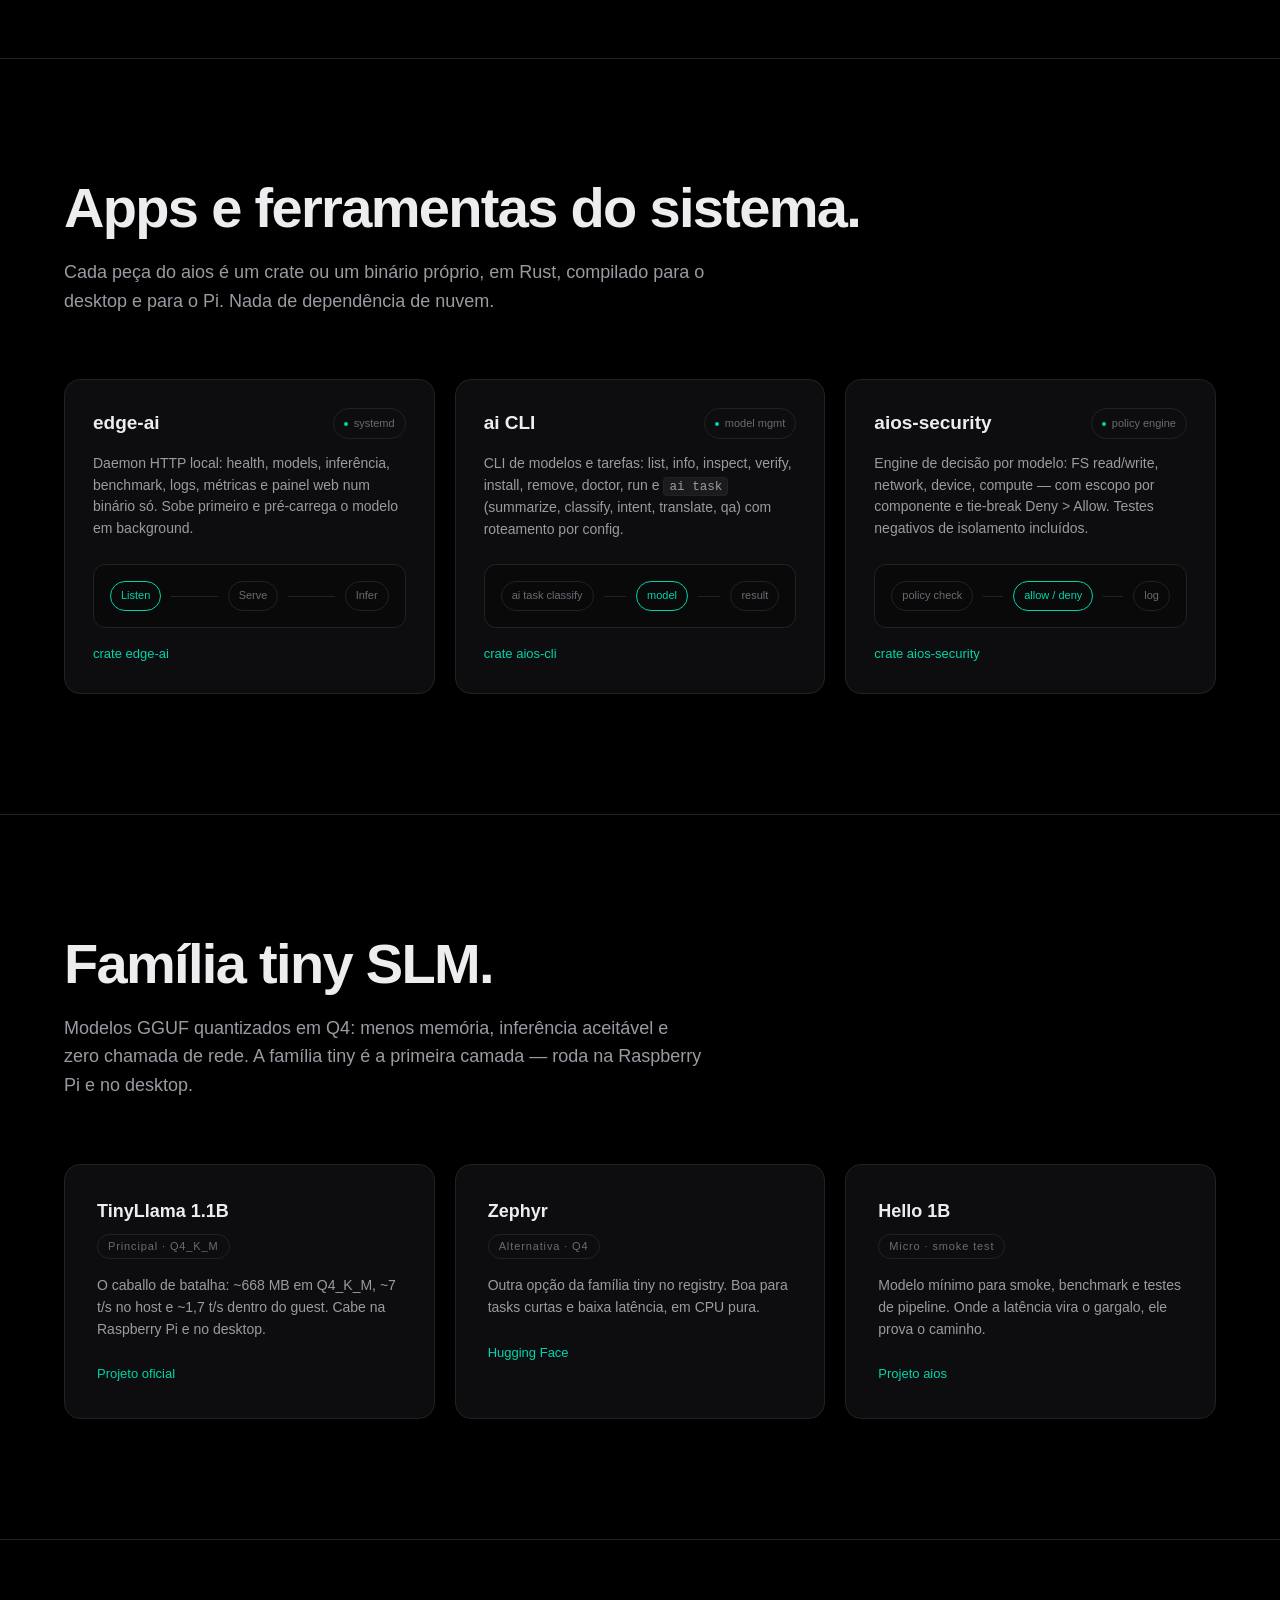
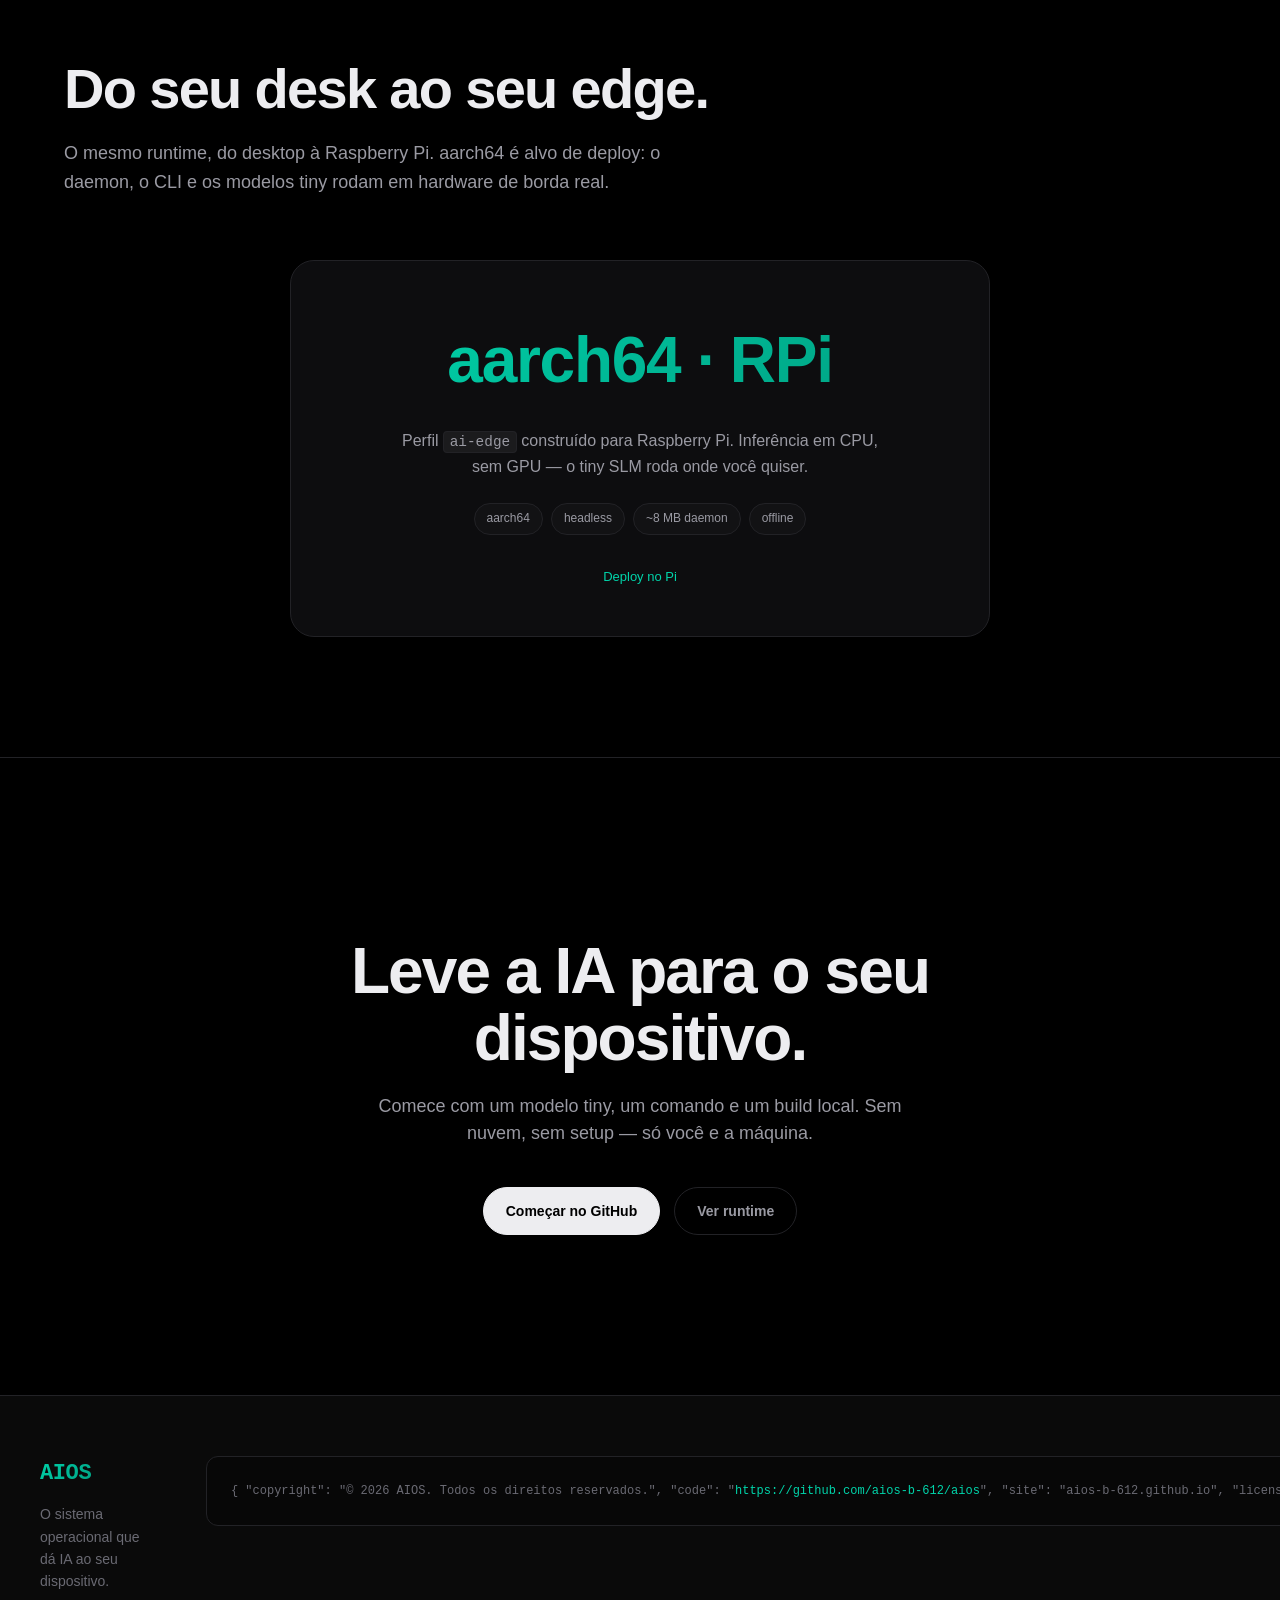
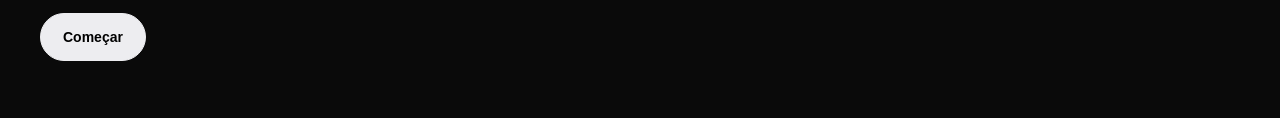
==== commit 78526baa: "Rebuild site na linguagem do obscura.sh - index.html reescrito: hero minimalista, statband, seções e" ====
--- a/index.html
+++ b/index.html
@@ -1,618 +1,338 @@
 <!DOCTYPE html>
 <html lang="pt-BR">
 <head>
-<meta charset="utf-8">
-<meta name="viewport" content="width=device-width, initial-scale=1">
-<title>aios — o sistema operacional que dá IA ao seu dispositivo</title>
-<meta name="description" content="Um sistema operacional desktop e de borda, escrito em Rust, com inferência de tiny models 100% local. Sem nuvem, sem GPU, sem atrito.">
-<meta name="theme-color" content="#08080a">
-<link rel="icon" href="favicon.svg" type="image/svg+xml">
-<link rel="stylesheet" href="styles.css">
-<script src="site.js" defer></script>
-
-<style>
-  .reveal{animation: card-in .6s ease forwards; animation-delay: .1s}
-  .step-node{animation: pulse-slow 4s ease-in-out infinite}
-</style>
+  <meta charset="utf-8">
+  <meta name="viewport" content="width=device-width, initial-scale=1">
+  <title>AIOS — O sistema operacional que dá IA ao seu dispositivo</title>
+  <meta name="description" content="Um sistema operacional desktop e de borda, escrito em Rust, com inferência de tiny models 100% local. Sem nuvem, sem GPU, sem atrito.">
+  <meta name="theme-color" content="#000000">
+  <link rel="icon" href="favicon.svg" type="image/svg+xml">
+  <link rel="preload" href="styles.css" as="style">
+  <link rel="stylesheet" href="styles.css">
+  <script src="site.js" defer></script>
 </head>
 <body>
 
-<svg class="svg-sprite" aria-hidden="true" focusable="false">
-  <symbol id="icon-arrow-up-right" viewBox="0 0 24 24"><path d="M7 17 17 7M8 7h9v9"/></symbol>
-  <symbol id="icon-arrow-right" viewBox="0 0 24 24"><path d="M5 12h14M13 6l6 6-6 6"/></symbol>
-  <symbol id="icon-menu" viewBox="0 0 24 24"><path d="M4 7h16M4 12h16M4 17h16"/></symbol>
-  <symbol id="icon-close" viewBox="0 0 24 24"><path d="m6 6 12 12M18 6 6 18"/></symbol>
-  <symbol id="icon-terminal" viewBox="0 0 24 24"><rect x="3" y="4" width="18" height="16" rx="2"/><path d="m7 9 3 3-3 3M13 15h4"/></symbol>
-  <symbol id="icon-chip" viewBox="0 0 24 24"><rect x="6" y="6" width="12" height="12" rx="2"/><path d="M9 9h6v6H9zM9 2v4M15 2v4M9 18v4M15 18v4M2 9h4M2 15h4M18 9h4M18 15h4"/></symbol>
-  <symbol id="icon-cpu" viewBox="0 0 24 24"><rect x="5" y="5" width="14" height="14" rx="2"/><rect x="9" y="9" width="6" height="6"/><path d="M9 2v3M15 2v3M9 19v3M15 19v3M2 9h3M2 15h3M19 9h3M19 15h3"/></symbol>
-  <symbol id="icon-database" viewBox="0 0 24 24"><ellipse cx="12" cy="5" rx="7" ry="3"/><path d="M5 5v7c0 1.66 3.13 3 7 3s7-1.34 7-3V5M5 12v7c0 1.66 3.13 3 7 3s7-1.34 7-3v-7"/></symbol>
-  <symbol id="icon-layers" viewBox="0 0 24 24"><path d="m12 3 9 5-9 5-9-5 9-5Z"/><path d="m3 12 9 5 9-5M3 16l9 5 9-5"/></symbol>
-  <symbol id="icon-box" viewBox="0 0 24 24"><path d="m12 3 8 4.5v9L12 21l-8-4.5v-9L12 3Z"/><path d="m4.5 7.8 7.5 4.4 7.5-4.4M12 12.2V21"/></symbol>
-  <symbol id="icon-network" viewBox="0 0 24 24"><circle cx="5" cy="12" r="2.5"/><circle cx="19" cy="5" r="2.5"/><circle cx="19" cy="19" r="2.5"/><path d="m7.2 10.8 9.6-4.6M7.2 13.2l9.6 4.6"/></symbol>
-  <symbol id="icon-gateway" viewBox="0 0 24 24"><rect x="3" y="8" width="18" height="8" rx="2"/><path d="M7 12h.01M11 12h.01M15 12h.01M19 12h.01M7 8V5M17 8V5M7 16v3M17 16v3"/></symbol>
-  <symbol id="icon-pulse" viewBox="0 0 24 24"><path d="M3 12h4l2-6 4 12 2-6h6"/></symbol>
-  <symbol id="icon-spark" viewBox="0 0 24 24"><path d="m12 2 1.6 6.4L20 10l-6.4 1.6L12 18l-1.6-6.4L4 10l6.4-1.6L12 2Z"/></symbol>
-  <symbol id="icon-shield" viewBox="0 0 24 24"><path d="M12 3 20 6v5c0 5-3.4 8.4-8 10-4.6-1.6-8-5-8-10V6l8-3Z"/><path d="m8.5 12 2.2 2.2 4.8-4.8"/></symbol>
-  <symbol id="icon-code" viewBox="0 0 24 24"><path d="m8 9-4 3 4 3M16 9l4 3-4 3M14 5l-4 14"/></symbol>
-  <symbol id="icon-memory" viewBox="0 0 24 24"><circle cx="12" cy="12" r="8"/><path d="M9 10h.01M15 10h.01M9.6 14.4c1.5 1.2 3.3 1.2 4.8 0"/></symbol>
-  <symbol id="icon-lock" viewBox="0 0 24 24"><rect x="4" y="10" width="16" height="10" rx="2"/><path d="M8 10V7a4 4 0 0 1 8 0v3"/></symbol>
-  <symbol id="icon-gauge" viewBox="0 0 24 24"><path d="M4 18a8 8 0 1 1 16 0M12 18l4-6"/></symbol>
-  <symbol id="icon-globe" viewBox="0 0 24 24"><circle cx="12" cy="12" r="9"/><path d="M3 12h18M12 3c2.5 2.7 3.8 5.8 3.8 9S14.5 18.3 12 21c-2.5-2.7-3.8-5.8-3.8-9S9.5 5.7 12 3Z"/></symbol>
-  <symbol id="icon-doc" viewBox="0 0 24 24"><path d="M9 3h6l4 4v12a2 2 0 0 1-2 2H7a2 2 0 0 1-2-2V5a2 2 0 0 1 2-2h2Z"/><path d="M14 3v5h5M9 13h6M9 17h4"/></symbol>
-  <symbol id="icon-github" viewBox="0 0 24 24"><path d="M15 22v-3.9c.04-1-.36-1.7-.82-2.1 2.7-.3 5.53-1.33 5.53-6a4.66 4.66 0 0 0-1.24-3.25 4.34 4.34 0 0 0-.1-3.22s-1.02-.33-3.35 1.27a11.62 11.62 0 0 0-6.1 0C6.5 2.21 5.48 2.54 5.48 2.54a4.34 4.34 0 0 0-.1 3.22A4.66 4.66 0 0 0 4.14 9c0 4.66 2.83 5.69 5.53 6-.33.25-.62.71-.72 1.38-.64.28-2.26.83-3.26-1a1.1 1.1 0 0 0-1.2-.57 1.1 1.1 0 0 0-.63 1.77c1.13 1.93 2.58 2.1 4.14 2.1V22"/></symbol>
-</svg>
-
-<header>
-  <div class="wrap nav">
-    <a class="logo" href="index.html" aria-label="aios, início">
-      <svg viewBox="0 0 24 24" fill="none" aria-hidden="true">
-        <defs>
-          <linearGradient id="logo-grad" x1="0" y1="0" x2="1" y2="1">
-            <stop offset="0%" stop-color="#7a3db4"/>
-            <stop offset="50%" stop-color="#715acd"/>
-            <stop offset="100%" stop-color="#4c88dc"/>
-          </linearGradient>
-        </defs>
-        <rect x="2" y="2" width="20" height="20" rx="5" stroke="url(#logo-grad)" stroke-width="1.8"/>
-        <circle cx="12" cy="12" r="3.4" fill="url(#logo-grad)"/>
-      </svg>
-      <b>aios</b>
-    </a>
-    <button class="nav-toggle" type="button" aria-expanded="false" aria-controls="nav" aria-label="Abrir menu">
-      <svg class="icon"><use href="#icon-menu"></use></svg>
-      <svg class="icon icon-close"><use href="#icon-close"></use></svg>
-    </button>
-    <nav class="navlinks" id="nav" aria-label="Navegação principal">
-      <a href="index.html#how">Como funciona</a>
-      <a href="index.html#os">O SO</a>
-      <a href="index.html#slm">Tiny SLM</a>
-      <a href="arquitetura.html">Arquitetura</a>
-      <a href="apps.html">Apps</a>
-    </nav>
-    <div class="navcta">
-      <a class="btn btn-ghost" href="https://github.com/aios-b-612/aios" target="_blank" rel="noopener">GitHub</a>
-      <a class="btn btn-brand" href="apps.html">Ver os apps <svg class="icon icon-sm"><use href="#icon-arrow-up-right"></use></svg></a>
+  <header class="nav" id="nav">
+    <div class="nav-inner">
+      <a class="brand" href="#top" aria-label="AIOS home">
+        <span class="mark">AIOS</span>
+      </a>
+      <nav class="nav-links" aria-label="Navegação principal">
+        <a href="#runtime">Runtime</a>
+        <a href="#layers">Arquitetura</a>
+        <a href="#apps">Apps</a>
+        <a href="https://github.com/aios-b-612/aios" target="_blank" rel="noopener">GitHub</a>
+      </div>
+      <div class="nav-right">
+        <a class="gh-pill" href="https://github.com/aios-b-612/aios" target="_blank" rel="noopener">
+          <svg width="15" height="15" viewBox="0 0 16 16" fill="currentColor" aria-hidden="true">
+            <path d="M8 0C3.58 0 0 3.58 0 8a8 8 0 0 0 5.47 7.59c.4.07.55-.17.55-.38v-1.34c-2.23.49-2.7-1.07-2.7-1.07-.36-.93-.89-1.18-.89-1.18-.73-.5.05-.49.05-.49.81.06 1.24.83 1.24.83.71 1.22 1.87.87 2.33.66.07-.52.28-.87.51-1.07-1.78-.2-3.64-.89-3.64-3.95 0-.87.31-1.59.82-2.15-.08-.2-.36-1.02.08-2.12 0 0 .67-.21 2.2.82a7.6 7.6 0 0 1 4 0c1.53-1.04 2.2-.82 2.2-.82.44 1.1.16 1.92.08 2.12.51.56.82 1.28.82 2.15 0 3.07-1.87 3.75-3.65 3.95.29.25.54.73.54 1.48v2.2c0 .21.15.46.55.38A8 8 0 0 0 16 8c0-4.42-3.58-8-8-8Z"/>
+          </svg>
+          <span class="star-text">Star</span>
+        </a>
+        <a class="btn btn-primary" href="https://github.com/aios-b-612/aios" target="_blank" rel="noopener">Começar</a>
+      </div>
+      <button class="nav-toggle" id="navToggle" aria-label="Menu" aria-expanded="false">
+        <span></span>
+      </button>
+    </div>
+  </header>
+
+  <div class="mnav" id="mnav">
+    <a href="#runtime">Runtime</a>
+    <a href="#layers">Arquitetura</a>
+    <a href="#apps">Apps</a>
+    <a href="https://github.com/aios-b-612/aios" target="_blank" rel="noopener">GitHub</a>
+    <div class="mcta">
+      <a class="btn btn-primary" href="https://github.com/aios-b-612/aios" target="_blank" rel="noopener" style="width:100%;justify-content:center">Começar</a>
     </div>
   </div>
-</header>
-
-<main id="top">
+
+  <a id="top"></a>
 
   <section class="hero">
-    <div class="hero-grid"></div>
-    <div class="hero-scan"></div>
-    <div class="wrap">
-      <div class="hero-inner">
-        <div class="reveal" style="animation: card-in .6s ease forwards; animation-delay: .1s">
-          <div class="eyebrow">Edge AI OS · Rust · Redox</div>
-          <h1>Dê a cada dispositivo a sua própria <span class="grad-text">IA</span>.</h1>
-          <p class="lead">Um sistema operacional desktop e de borda, escrito em Rust, com inferência de tiny models 100% local. Sem nuvem. Sem GPU. Sem atrito.</p>
-          <div class="hero-cta">
-            <a class="btn btn-primary" href="https://github.com/aios-b-612/aios" target="_blank" rel="noopener">Ver no GitHub <svg class="icon icon-sm"><use href="#icon-arrow-up-right"></use></svg></a>
-            <a class="btn btn-brand" href="apps.html">Apps do ecossistema <svg class="icon icon-sm"><use href="#icon-arrow-right"></use></svg></a>
-          </div>
-          <div class="hero-signals">
-            <span><i class="dot-live"></i>LOCAL-FIRST</span>
-            <span><i class="dot-live"></i>RUST NATIVE</span>
-            <span><i class="dot-live"></i>EDGE READY</span>
-          </div>
-        </div>
-        <div class="core-panel reveal" aria-label="Visualização do runtime local do aios">
-          <div class="panel-top"><span>aios / core</span><span class="bars"><i></i><i></i><i></i><i></i><i></i><i></i><i></i></span></div>
-          <div class="core-stage">
-            <div class="stage-grid"></div>
-            <div class="core-orbit"></div>
-            <div class="core-orbit two"></div>
-            <div class="core-orbit three"></div>
-            <div class="core-node"><span>AI</span></div>
-            <span class="core-tag t1"><i></i>MODEL</span>
-            <span class="core-tag t2"><i></i>TASKS</span>
-            <span class="core-tag t3"><i></i>API</span>
-            <span class="core-tag t4"><i></i>PANEL</span>
-          </div>
-          <div class="panel-foot">
-            <div><small>INPUT</small><b>LOCAL</b></div>
-            <div><small>ROUTING</small><b>ADAPTIVE</b></div>
-            <div><small>OUTPUT</small><b>EDGE</b></div>
-          </div>
-        </div>
-      </div>
-      <div class="stats">
-        <div class="stat reveal"><b>100%</b><span>Local</span></div>
-        <div class="stat reveal"><b>~7 t/s</b><span>TinyLlama · CPU</span></div>
-        <div class="stat reveal"><b>8 MB</b><span>Binário edge-ai</span></div>
-        <div class="stat reveal"><b>GGUF</b><span>Models Q4</span></div>
+    <div class="hero-bg"></div>
+    <div class="hero-veil"></div>
+    <div class="hero-inner">
+      <div class="hero-copy">
+        <h1 class="reveal">Dê ao seu dispositivo<br />a sua própria <span class="grad-text">IA</span>.</h1>
+        <p class="hero-sub reveal d1">Um sistema operacional desktop e de borda, escrito em Rust, com inferência de tiny models 100% local. Sem nuvem, sem GPU, sem atrito.</p>
+        <div class="hero-actions reveal d2">
+          <a class="btn btn-primary" href="https://github.com/aios-b-612/aios" target="_blank" rel="noopener">Ver no GitHub</a>
+          <a class="btn btn-ghost" href="#runtime">Ver runtime</a>
+        </div>
       </div>
     </div>
   </section>
 
-  <section id="problem">
-    <div class="wrap">
-      <div class="eyebrow">O problema</div>
-      <h2>A nuvem é o gargalo.</h2>
-      <p class="lead">Depender de servidores para cada prompt custa caro, atrasa tudo e leva seus dados embora. Para um dispositivo de borda, isso não escala.</p>
-      <div class="steps">
-        <div class="step reveal">
-          <div class="n">01</div>
-          <div>
-            <h3>Dependência</h3>
-            <p>Cada inferência paga latência, custo e vendor lock. Um sistema operacional não pode depender de alguém estar online.</p>
-          </div>
-        </div>
-        <div class="step reveal">
-          <div class="n">02</div>
-          <div>
-            <h3>Latência</h3>
-            <p>Ida e volta na rede a cada prompt. Para automação e agentes, isso é o gargalo real — não o modelo.</p>
-          </div>
-        </div>
-        <div class="step reveal">
-          <div class="n">03</div>
-          <div>
-            <h3>Seus dados saem</h3>
-            <p>Prompt, resposta e contexto vão para fora. Privacidade e conformidade viram o problema, não a exceção.</p>
-          </div>
-        </div>
+  <section class="statband">
+    <div class="wrap stats">
+      <div class="stat reveal">
+        <div class="num" data-count="8" data-prefix="~" data-suffix=" MB">~8 MB</div>
+        <div class="lbl">Binário daemon edge-ai</div>
+      </div>
+      <div class="stat reveal d1">
+        <div class="num" data-count="7" data-prefix="~" data-suffix=" t/s">~7 t/s</div>
+        <div class="lbl">TinyLlama no host</div>
+      </div>
+      <div class="stat reveal d2">
+        <div class="num">100%</div>
+        <div class="lbl">Local-first</div>
       </div>
     </div>
   </section>
 
-  <section id="how">
-    <div class="wrap">
-      <div class="eyebrow">A solução</div>
-      <h2>Um SO, redefinido para IA.</h2>
-      <p class="lead">O aios roda a inferência dentro do próprio dispositivo. O modelo, o runtime e a interface vivem juntos — local, rápido e sob seu controle.</p>
-      <div class="feature reveal">
-        <div class="metric">0<small>Na nuvem</small></div>
-        <div>
-          <h3>Local-first de verdade</h3>
-          <p>O daemon <code>edge-ai</code> sobe junto com o sistema. Health, inferência e métricas respondem em milissegundos, sem sair da máquina.</p>
-        </div>
-      </div>
-      <div class="feature reveal">
-        <div class="metric">Rust<small>Runtime enxuto</small></div>
-        <div>
-          <h3>Leve, rápido, seguro</h3>
-          <p>Userland enxuto, sem bloated runtime. O binário do edge-ai tem ~8 MB e roda em CPU pura — sem GPU, sem CUDA, sem nuvem.</p>
-        </div>
-      </div>
-      <div class="feature reveal">
-        <div class="metric">Q4<small>GGUF</small></div>
-        <div>
-          <h3>Tiny models, progresso completo</h3>
-          <p>Modelos GGUF quantizados (TinyLlama, família tiny) rodam bem em hardware modesto. O registry gerencia install/remove e versões offline.</p>
-        </div>
-      </div>
-      <div class="feature reveal">
-        <div class="metric">1<small>Daemon</small></div>
-        <div>
-          <h3>Uma interface para tudo</h3>
-          <p>API HTTP local, CLI <code>edge</code> e painel web — status, inferência, benchmark, logs e métricas num lugar só.</p>
+  <div class="stack">
+
+    <section class="section stack-panel" id="runtime">
+      <div class="panel-body">
+        <div class="section-inner">
+          <div class="sec-head">
+            <h2 class="h-section reveal">Um SO, redefinido para IA.</h2>
+            <p class="lead reveal d1">O aios roda a inferência dentro do próprio dispositivo. O modelo, o runtime e a interface vivem juntos — local, rápido e sob seu controle.</p>
+          </div>
+          <div class="feat-grid">
+            <div class="feat reveal">
+              <div class="metric" data-count="0" data-prefix="0" data-suffix="">0</div>
+              <h3>Local-first de verdade</h3>
+              <p>O daemon <code>edge-ai</code> sobe junto com o sistema. Health, inferência e métricas respondem em milissegundos, sem sair da máquina.</p>
+            </div>
+            <div class="feat reveal d1">
+              <div class="metric" data-count="8" data-prefix="~" data-suffix=" MB">~8 MB</div>
+              <h3>Leve por design</h3>
+              <p>Userland enxuto, sem runtime bloated. O binário do edge-ai roda em CPU pura — sem GPU, sem CUDA, sem nuvem.</p>
+            </div>
+            <div class="feat reveal d2">
+              <div class="metric">GGUF</div>
+              <h3>Tiny models, progresso completo</h3>
+              <p>Modelos GGUF quantizados (TinyLlama, família tiny) rodam bem em hardware modesto. O registry gerencia install/remove e versões offline.</p>
+            </div>
+            <div class="feat reveal d3">
+              <div class="metric">1</div>
+              <h3>Uma interface para tudo</h3>
+              <p>API HTTP local, CLI <code>edge</code> e painel web — status, inferência, benchmark, logs e métricas num lugar só.</p>
+            </div>
+          </div>
+        </div>
+      </div>
+    </section>
+
+    <section class="section stack-panel" id="layers">
+      <div class="panel-body">
+        <div class="section-inner">
+          <div class="sec-head">
+            <h2 class="h-section reveal">Camadas do SO.</h2>
+            <p class="lead reveal d1">Apps e agentes em cima, runtime de IA no meio, userland, base do SO e hardware embaixo. Cada camada só depende da de baixo.</p>
+          </div>
+          <div class="layer-stack reveal">
+            <article class="layer">
+              <span class="layer-num">05</span>
+              <div class="layer-body">
+                <h3>Apps e agentes</h3>
+                <div class="chiprow">
+                  <span class="chip">Laya Gateway</span>
+                  <span class="chip">Web SQLite Admin</span>
+                </div>
+              </div>
+              <div class="layer-side"><b>AIOS</b>apps próprios</div>
+            </article>
+            <article class="layer">
+              <span class="layer-num">04</span>
+              <div class="layer-body">
+                <h3>Runtime de IA</h3>
+                <div class="chiprow">
+                  <span class="chip">edge-ai</span>
+                  <span class="chip">edge</span>
+                  <span class="chip">ai</span>
+                  <span class="chip">ai-core</span>
+                  <span class="chip">ai-inference</span>
+                  <span class="chip">edge-sdk</span>
+                </div>
+              </div>
+              <div class="layer-side"><b>RUST</b>127.0.0.1:8989</div>
+            </article>
+            <article class="layer">
+              <span class="layer-num">03</span>
+              <div class="layer-body">
+                <h3>Userland aios</h3>
+                <div class="chiprow">
+                  <span class="chip">Ion shell</span>
+                  <span class="chip">terminal</span>
+                  <span class="chip">painel edge</span>
+                </div>
+              </div>
+              <div class="layer-side"><b>USERLAND</b>Rust</div>
+            </article>
+            <article class="layer">
+              <span class="layer-num">02</span>
+              <div class="layer-body">
+                <h3>Base do sistema</h3>
+                <div class="chiprow">
+                  <span class="chip">Redox OS</span>
+                </div>
+              </div>
+              <div class="layer-side"><b>BASE</b>microkernel</div>
+            </article>
+            <article class="layer">
+              <span class="layer-num">01</span>
+              <div class="layer-body">
+                <h3>Hardware</h3>
+                <div class="chiprow">
+                  <span class="chip">x86_64</span>
+                  <span class="chip">aarch64</span>
+                  <span class="chip">Raspberry Pi</span>
+                </div>
+              </div>
+              <div class="layer-side"><b>CPU</b>sem GPU</div>
+            </article>
+          </div>
+        </div>
+      </div>
+    </section>
+
+    <section class="section" id="apps">
+      <div class="section-inner">
+        <div class="sec-head">
+          <h2 class="h-section reveal">Apps e ferramentas do sistema.</h2>
+          <p class="lead reveal d1">Cada peça do aios é um crate ou um binário próprio, em Rust, compilado para o desktop e para o Pi. Nada de dependência de nuvem.</p>
+        </div>
+        <div class="apps-grid">
+          <article class="app reveal">
+            <div class="app-head">
+              <h3>edge-ai</h3>
+              <span class="app-tag"><i></i>systemd</span>
+            </div>
+            <p>Daemon HTTP local: health, models, inferência, benchmark, logs, métricas e painel web num binário só. Sobe primeiro e pré-carrega o modelo em background.</p>
+            <div class="flow">
+              <span class="flow-node on">Listen</span>
+              <span class="flow-line"></span>
+              <span class="flow-node">Serve</span>
+              <span class="flow-line"></span>
+              <span class="flow-node">Infer</span>
+            </div>
+            <a class="card-link" href="https://github.com/aios-b-612/aios/tree/main/edge-ai" target="_blank" rel="noopener">crate edge-ai</a>
+          </article>
+          <article class="app reveal d1">
+            <div class="app-head">
+              <h3>ai CLI</h3>
+              <span class="app-tag"><i></i>model mgmt</span>
+            </div>
+            <p>CLI de modelos e tarefas: list, info, inspect, verify, install, remove, doctor, run e <code>ai task</code> (summarize, classify, intent, translate, qa) com roteamento por config.</p>
+            <div class="flow">
+              <span class="flow-node">ai task classify</span>
+              <span class="flow-line"></span>
+              <span class="flow-node on">model</span>
+              <span class="flow-line"></span>
+              <span class="flow-node">result</span>
+            </div>
+            <a class="card-link" href="https://github.com/aios-b-612/aios/tree/main/cli/ai" target="_blank" rel="noopener">crate aios-cli</a>
+          </article>
+          <article class="app reveal d2">
+            <div class="app-head">
+              <h3>aios-security</h3>
+              <span class="app-tag"><i></i>policy engine</span>
+            </div>
+            <p>Engine de decisão por modelo: FS read/write, network, device, compute — com escopo por componente e tie-break Deny > Allow. Testes negativos de isolamento incluídos.</p>
+            <div class="flow">
+              <span class="flow-node">policy check</span>
+              <span class="flow-line"></span>
+              <span class="flow-node on">allow / deny</span>
+              <span class="flow-line"></span>
+              <span class="flow-node">log</span>
+            </div>
+            <a class="card-link" href="https://github.com/aios-b-612/aios/tree/main/security" target="_blank" rel="noopener">crate aios-security</a>
+          </article>
+        </div>
+      </div>
+    </section>
+
+    <section class="section stack-panel" id="slm">
+      <div class="panel-body">
+        <div class="section-inner">
+          <div class="sec-head">
+            <h2 class="h-section reveal">Família tiny SLM.</h2>
+            <p class="lead reveal d1">Modelos GGUF quantizados em Q4: menos memória, inferência aceitável e zero chamada de rede. A família tiny é a primeira camada — roda na Raspberry Pi e no desktop.</p>
+          </div>
+          <div class="slm-grid">
+            <article class="slm-card reveal">
+              <div class="slm-head">
+                <h3>TinyLlama 1.1B</h3>
+                <span class="slm-tag">Principal · Q4_K_M</span>
+              </div>
+              <p>O caballo de batalha: ~668 MB em Q4_K_M, ~7 t/s no host e ~1,7 t/s dentro do guest. Cabe na Raspberry Pi e no desktop.</p>
+              <a class="card-link" href="https://huggingface.co/TinyLlama" target="_blank" rel="noopener">Projeto oficial</a>
+            </article>
+            <article class="slm-card reveal d1">
+              <div class="slm-head">
+                <h3>Zephyr</h3>
+                <span class="slm-tag">Alternativa · Q4</span>
+              </div>
+              <p>Outra opção da família tiny no registry. Boa para tasks curtas e baixa latência, em CPU pura.</p>
+              <a class="card-link" href="https://huggingface.co" target="_blank" rel="noopener">Hugging Face</a>
+            </article>
+            <article class="slm-card reveal d2">
+              <div class="slm-head">
+                <h3>Hello 1B</h3>
+                <span class="slm-tag">Micro · smoke test</span>
+              </div>
+              <p>Modelo mínimo para smoke, benchmark e testes de pipeline. Onde a latência vira o gargalo, ele prova o caminho.</p>
+              <a class="card-link" href="https://github.com/aios-b-612/aios" target="_blank" rel="noopener">Projeto aios</a>
+            </article>
+          </div>
+        </div>
+      </div>
+    </section>
+
+    <section class="section" id="pi">
+      <div class="section-inner">
+        <div class="sec-head">
+          <h2 class="h-section reveal">Do seu desk ao seu edge.</h2>
+          <p class="lead reveal d1">O mesmo runtime, do desktop à Raspberry Pi. aarch64 é alvo de deploy: o daemon, o CLI e os modelos tiny rodam em hardware de borda real.</p>
+        </div>
+        <div class="pi-card reveal">
+          <div class="pi-big">aarch64 · RPi</div>
+          <p>Perfil <code>ai-edge</code> construído para Raspberry Pi. Inferência em CPU, sem GPU — o tiny SLM roda onde você quiser.</p>
+          <div class="chiprow">
+            <span class="chip">aarch64</span>
+            <span class="chip">headless</span>
+            <span class="chip">~8 MB daemon</span>
+            <span class="chip">offline</span>
+          </div>
+          <a class="card-link" href="https://github.com/aios-b-612/aios" target="_blank" rel="noopener">Deploy no Pi</a>
+        </div>
+      </div>
+    </section>
+
+  </div>
+
+  <section class="cta" id="cta">
+    <div class="cta-inner">
+      <div class="cta-copy">
+        <h2 class="reveal">Leve a IA para o seu dispositivo.</h2>
+        <p class="reveal d1">Comece com um modelo tiny, um comando e um build local. Sem nuvem, sem setup — só você e a máquina.</p>
+        <div class="cta-actions reveal d2">
+          <a class="btn btn-primary" href="https://github.com/aios-b-612/aios" target="_blank" rel="noopener">Começar no GitHub</a>
+          <a class="btn btn-ghost" href="#runtime">Ver runtime</a>
         </div>
       </div>
     </div>
   </section>
 
-  <section id="os">
-    <div class="wrap">
-      <div class="eyebrow">O sistema operacional</div>
-      <h2>Um desktop que trabalha com IA.</h2>
-      <p class="lead">Não é uma distro com um app de inferência. É um sistema operacional onde o runtime de IA é parte da primeira classe — compilado, embarcado e acessível desde o boot.</p>
-      <div class="grid2">
-        <div class="panel reveal">
-          <div class="card-head"><span class="icon-badge"><svg class="icon"><use href="#icon-terminal"></use></svg></span><h3>Developer OS</h3></div>
-          <p>Perfil <code>ai-developer</code>: toolchain Rust/C/Python embarcada, terminal, editor e o painel edge — tudo local.</p>
-          <div class="chips">
-            <span class="chip">Rust</span><span class="chip">C</span><span class="chip">Python</span><span class="chip">Ion shell</span>
-          </div>
-        </div>
-        <div class="panel reveal">
-          <div class="card-head"><span class="icon-badge"><svg class="icon"><use href="#icon-chip"></use></svg></span><h3>Edge OS</h3></div>
-          <p>Perfil <code>ai-edge</code>: imagem mínima que boota direto para serviço de IA — daemon ativo, sem GUI, sem ruído.</p>
-          <div class="chips">
-            <span class="chip">headless</span><span class="chip">~8 MB daemon</span><span class="chip">offline</span>
-          </div>
-        </div>
-      </div>
-      <p class="base-note reveal">Base de sistema: <a href="https://redox-os.org" target="_blank" rel="noopener">Redox OS</a> — o aios escreve o runtime de IA, os binários e a experiência em cima dessa base.</p>
-    </div>
-  </section>
-
-  <section id="slm">
-    <div class="wrap">
-      <div class="eyebrow">Família de tiny SLM</div>
-      <h2>Pequenos o bastante para qualquer lugar.</h2>
-      <p class="lead">Modelos GGUF quantizados em Q4: bem menos memória, inferência aceitável e zero chamada de rede. A família tiny é a primeira camada — e roda na Raspberry Pi.</p>
-      <div class="cards">
-        <article class="card reveal">
-          <div class="card-head">
-            <span class="icon-badge"><svg class="icon"><use href="#icon-spark"></use></svg></span>
-            <div><span class="tag">Principal · TinyLlama</span><h3>TinyLlama 1.1B</h3></div>
-          </div>
-          <p>O caballo de batalha: ~668 MB em Q4_K_M, ~7 t/s no host e ~1,7 t/s dentro do guest. Cabe na Raspberry Pi e no desktop.</p>
-          <a class="card-link" href="https://huggingface.co/TinyLlama/TinyLlama-1.1B-Chat-v1.0" target="_blank" rel="noopener">Projeto oficial <svg class="icon icon-sm"><use href="#icon-arrow-up-right"></use></svg></a>
-          <a class="card-link" href="https://huggingface.co/TheBloke/TinyLlama-1.1B-Chat-v1.0-GGUF" target="_blank" rel="noopener">GGUF Q4_K_M <svg class="icon icon-sm"><use href="#icon-arrow-up-right"></use></svg></a>
-        </article>
-        <article class="card reveal">
-          <div class="card-head">
-            <span class="icon-badge"><svg class="icon"><use href="#icon-pulse"></use></svg></span>
-            <div><span class="tag">Micro · Hello</span><h3>Hello 1B</h3></div>
-          </div>
-          <p>Modelo mínimo para smoke, benchmark e testes de pipeline. Onde a latência vira o gargalo, ele prova o caminho.</p>
-          <a class="card-link" href="https://github.com/aios-b-612/aios" target="_blank" rel="noopener">Projeto aios <svg class="icon icon-sm"><use href="#icon-arrow-up-right"></use></svg></a>
-        </article>
-      </div>
-    </div>
-  </section>
-
-  <section id="pi">
-    <div class="wrap">
-      <div class="eyebrow">Raspberry Pi</div>
-      <h2>Do seu desk ao seu edge.</h2>
-      <p class="lead">O mesmo runtime, do desktop à Raspberry Pi. aarch64 é alvo de deploy: o daemon, o CLI e os modelos tiny rodam em hardware de borda real.</p>
-      <div class="grid2">
-        <div class="panel reveal">
-          <div class="big">aarch64</div>
-          <p>Perfil <code>ai-edge</code> construído para Raspberry Pi. Inferência em CPU, sem GPU — o tiny SLM roda onde você quiser.</p>
-        </div>
-        <div class="panel reveal">
-          <div class="big">Portátil</div>
-          <p>Cross-build para <code>aarch64</code>. O mesmo código, do seu notebook ao Pi na borda da rede.</p>
-        </div>
-      </div>
-    </div>
-  </section></section>
-
-  <section id="system">
-    <div class="wrap">
-      <div class="eyebrow">Sistema · aios</div>
-      <h2>O que já vem pronto no sistema.</h2>
-      <p class="lead">Cada peça do aios é um crate ou um binário próprio, em Rust, compilado para o desktop e para o Pi. Nada de dependência de nuvem.</p>
-
-      <div class="group">
-        <div class="group-head"><b>Runtime e CLIs</b><i></i><em>executáveis do sistema</em></div>
-        <div class="tool-grid">
-          <article class="tool reveal">
-            <div class="tool-top">
-              <span class="icon-badge"><svg class="icon"><use href="#icon-pulse"></use></svg></span>
-              <span class="origin origin-sys">Sistema</span>
-            </div>
-            <h3>edge-ai</h3>
-            <p>Daemon HTTP local: health, models, inferência, benchmark, logs, métricas e painel web num binário só. Sobe primeiro e pré-carrega o modelo em background.</p>
-            <span class="cmd">~8 MB · bin/edge-ai</span>
-            <a class="card-link" href="https://github.com/aios-b-612/aios/tree/main/edge-ai" target="_blank" rel="noopener">crate edge-ai <svg class="icon icon-sm"><use href="#icon-arrow-up-right"></use></svg></a>
-          </article>
-          <article class="tool reveal">
-            <div class="tool-top">
-              <span class="icon-badge"><svg class="icon"><use href="#icon-terminal"></use></svg></span>
-              <span class="origin origin-sys">Sistema</span>
-            </div>
-            <h3>edge</h3>
-            <p>CLI do daemon: status, models, run, benchmark, logs, monitor e serve. É o painel de linha de comando do dispositivo.</p>
-            <span class="cmd">edge status</span>
-            <a class="card-link" href="https://github.com/aios-b-612/aios/tree/main/edge-ai" target="_blank" rel="noopener">bin/edge <svg class="icon icon-sm"><use href="#icon-arrow-up-right"></use></svg></a>
-          </article>
-          <article class="tool reveal">
-            <div class="tool-top">
-              <span class="icon-badge"><svg class="icon"><use href="#icon-spark"></use></svg></span>
-              <span class="origin origin-sys">Sistema</span>
-            </div>
-            <h3>ai</h3>
-            <p>CLI de modelos e tarefas: list, info, inspect, verify, install, remove, doctor, run e <code>ai task</code> (summarize, classify, intent, translate, qa) com roteamento por config.</p>
-            <span class="cmd">ai task classify</span>
-            <a class="card-link" href="https://github.com/aios-b-612/aios/tree/main/cli/ai" target="_blank" rel="noopener">crate aios-cli <svg class="icon icon-sm"><use href="#icon-arrow-up-right"></use></svg></a>
-          </article>
-        </div>
-      </div>
-
-      <div class="group">
-        <div class="group-head"><b>Bibliotecas do núcleo</b><i></i><em>crates compartilhados</em></div>
-        <div class="tool-grid">
-          <article class="tool reveal">
-            <div class="tool-top">
-              <span class="icon-badge"><svg class="icon"><use href="#icon-box"></use></svg></span>
-              <span class="origin origin-sys">Sistema</span>
-            </div>
-            <h3>ai-core</h3>
-            <p>Núcleo compartilhado: parser GGUF com streaming, SHA-256, cache global, registry TSV e metadados de modelo. O modelo é dado local — a gestão também.</p>
-            <span class="cmd">GGUF · SHA-256 · registry</span>
-            <a class="card-link" href="https://github.com/aios-b-612/aios/tree/main/ai-core" target="_blank" rel="noopener">crate aios-core <svg class="icon icon-sm"><use href="#icon-arrow-up-right"></use></svg></a>
-          </article>
-          <article class="tool reveal">
-            <div class="tool-top">
-              <span class="icon-badge"><svg class="icon"><use href="#icon-cpu"></use></svg></span>
-              <span class="origin origin-sys">Sistema</span>
-            </div>
-            <h3>ai-inference</h3>
-            <p>Backends de inferência em Rust puro sobre Candle CPU, com streaming de tokens. A base sobre a qual o daemon, o CLI e o SDK geram texto.</p>
-            <span class="cmd">Candle CPU · streaming</span>
-            <a class="card-link" href="https://github.com/aios-b-612/aios/tree/main/ai-inference" target="_blank" rel="noopener">crate aios-inference <svg class="icon icon-sm"><use href="#icon-arrow-up-right"></use></svg></a>
-          </article>
-          <article class="tool reveal">
-            <div class="tool-top">
-              <span class="icon-badge"><svg class="icon"><use href="#icon-layers"></use></svg></span>
-              <span class="origin origin-sys">Sistema</span>
-            </div>
-            <h3>edge-sdk</h3>
-            <p>SDK para apps e agentes de borda: carrega um modelo do registry e gera tokens com métricas de TPS e tempo de load, com a mesma API do core.</p>
-            <span class="cmd">load · generate_with_metrics</span>
-            <a class="card-link" href="https://github.com/aios-b-612/aios/tree/main/edge-sdk" target="_blank" rel="noopener">crate aios-sdk <svg class="icon icon-sm"><use href="#icon-arrow-up-right"></use></svg></a>
-          </article>
-        </div>
-      </div>
-    </div>
-  </section>
-
-  <section id="third">
-    <div class="wrap">
-      <div class="eyebrow">Apps de terceiros</div>
-      <h2>Ferramentas de terceiros que o aios adota.</h2>
-      <p class="lead">Não fazem parte do sistema e não são nosso código. São projetos abertos de terceiros que já rodam no mesmo runtime e que o aios usa como componente.</p>
-      <div class="group third">
-        <div class="group-head"><b>Terceiros</b><i></i><em>projetos externos adotados</em></div>
-        <div class="tool-grid">
-          <article class="tool reveal">
-            <div class="tool-top">
-              <span class="icon-badge"><svg class="icon"><use href="#icon-network"></use></svg></span>
-              <span class="origin origin-3p">Terceiros</span>
-            </div>
-            <h3>ai-memory</h3>
-            <p>Memória de longo prazo para os agentes do sistema, em binário único Rust, sem chave de API no caminho padrão.</p>
-            <span class="cmd">MIT · akitaonrails</span>
-            <a class="card-link" href="https://github.com/akitaonrails/ai-memory" target="_blank" rel="noopener">akitaonrails/ai-memory <svg class="icon icon-sm"><use href="#icon-arrow-up-right"></use></svg></a>
-          </article>
-          <article class="tool reveal">
-            <div class="tool-top">
-              <span class="icon-badge"><svg class="icon"><use href="#icon-lock"></use></svg></span>
-              <span class="origin origin-3p">Terceiros</span>
-            </div>
-            <h3>ai-jail</h3>
-            <p>Sandbox de sistema operacional para rodar agentes de código com home, chaves, rede e clipboard isolados até você liberar.</p>
-            <span class="cmd">GPL-3.0 · akitaonrails</span>
-            <a class="card-link" href="https://github.com/akitaonrails/ai-jail" target="_blank" rel="noopener">akitaonrails/ai-jail <svg class="icon icon-sm"><use href="#icon-arrow-up-right"></use></svg></a>
-          </article>
-          <article class="tool reveal">
-            <div class="tool-top">
-              <span class="icon-badge"><svg class="icon"><use href="#icon-gauge"></use></svg></span>
-              <span class="origin origin-3p">Terceiros</span>
-            </div>
-            <h3>ai-usagebar</h3>
-            <p>Barra de cota e uso de IA para TUI e Waybar, nos provedores onde você já tem credencial na máquina.</p>
-            <span class="cmd">MIT · akitaonrails</span>
-            <a class="card-link" href="https://github.com/akitaonrails/ai-usagebar" target="_blank" rel="noopener">akitaonrails/ai-usagebar <svg class="icon icon-sm"><use href="#icon-arrow-up-right"></use></svg></a>
-          </article>
-        </div>
-      </div>
-    </div>
-  </section>
-
-  <section id="arquitetura">
-    <div class="wrap">
-      <div class="eyebrow">Arquitetura</div>
-      <h2>Diagramas do sistema, em código aberto.</h2>
-      <p class="lead">Camadas do SO, componentes do runtime, fluxo de uma requisição e integração dos apps — desenhados com as rotas e os crates reais do repositório.</p>
-      <div class="diagram reveal">
-        <div class="dg-head">
-          <h3>Camadas do sistema</h3>
-          <span class="dg-kind">prévia</span>
-        </div>
-        <p class="dg-sub">Apps e agentes em cima, runtime de IA no meio, userland, base do SO e hardware embaixo. Cada camada só depende da de baixo.</p>
-        <div class="layer-stack">
-          <article class="layer">
-            <span class="layer-num">05</span>
-            <div>
-              <h3>Apps e agentes</h3>
-              <div class="chiprow">
-                <span class="chip">Laya Gateway</span>
-                <span class="chip">Web SQLite Admin</span>
-              </div>
-            </div>
-            <div class="layer-side"><b>AIOS</b>apps próprios</div>
-          </article>
-          <article class="layer">
-            <span class="layer-num">04</span>
-            <div>
-              <h3>Runtime de IA</h3>
-              <div class="chiprow">
-                <span class="chip">edge-ai</span>
-                <span class="chip">edge</span>
-                <span class="chip">ai</span>
-                <span class="chip">ai-core</span>
-                <span class="chip">ai-inference</span>
-                <span class="chip">edge-sdk</span>
-              </div>
-            </div>
-            <div class="layer-side"><b>RUST</b>127.0.0.1:8989</div>
-          </article>
-          <article class="layer">
-            <span class="layer-num">03</span>
-            <div>
-              <h3>Userland aios</h3>
-              <div class="chiprow">
-                <span class="chip">Ion shell</span>
-                <span class="chip">terminal</span>
-                <span class="chip">painel edge</span>
-              </div>
-            </div>
-            <div class="layer-side"><b>USERLAND</b>Rust</div>
-          </article>
-          <article class="layer">
-            <span class="layer-num">02</span>
-            <div>
-              <h3>Base do sistema</h3>
-              <div class="chiprow">
-                <span class="chip">Redox OS</span>
-              </div>
-            </div>
-            <div class="layer-side"><b>BASE</b>microkernel</div>
-          </article>
-          <article class="layer">
-            <span class="layer-num">01</span>
-            <div>
-              <h3>Hardware</h3>
-              <div class="chiprow">
-                <span class="chip">x86_64</span>
-                <span class="chip">aarch64</span>
-                <span class="chip">Raspberry Pi</span>
-              </div>
-            </div>
-            <div class="layer-side"><b>CPU</b>sem GPU</div>
-          </article>
-        </div>
-      </div>
-      <div class="hero-cta reveal">
-        <a class="btn btn-brand" href="arquitetura.html">Ver os cinco diagramas <svg class="icon icon-sm"><use href="#icon-arrow-right"></use></svg></a>
-        <a class="btn btn-primary" href="https://github.com/aios-b-612/aios/tree/main/edge-ai" target="_blank" rel="noopener">Código do runtime <svg class="icon icon-sm"><use href="#icon-arrow-up-right"></use></svg></a>
-      </div>
-    </div>
-  </section>
-
-  <section id="credits">
-    <div class="wrap">
-      <div class="eyebrow">Créditos e ecossistema</div>
-      <h2>Cada peça tem autoria.</h2>
-      <p class="lead">O aios é o sistema; o que ele usa também é de alguém. Primeiro o que é nosso, depois o que veio de fora.</p>
-
-      <div class="group">
-        <div class="group-head"><b>aios · nosso</b><i></i><em>Idealização, sistema e apps próprios</em></div>
-        <div class="credits">
-          <div class="credit reveal">
-            <span class="icon-badge"><svg class="icon"><use href="#icon-cpu"></use></svg></span>
-            <div>
-              <b>aios — sistema operacional, runtime e apps</b>
-              <p>Idealização e desenvolvimento por <strong>Francisco Rodrigues (@rodriguesfas)</strong> e a organização AIOS (@aios-b-612).</p>
-              <span class="who">Rust · sistema e apps próprios</span>
-            </div>
-            <a class="out" href="https://github.com/aios-b-612/aios" target="_blank" rel="noopener">repositório <svg class="icon icon-sm"><use href="#icon-arrow-up-right"></use></svg></a>
-          </div>
-          <div class="credit reveal">
-            <span class="icon-badge"><svg class="icon"><use href="#icon-gateway"></use></svg></span>
-            <div>
-              <b>Laya Gateway</b>
-              <p>Gateway local de roteamento de ferramentas para agentes, com Laya como especialista tipada e fail-open.</p>
-              <span class="who">Organização AIOS · Rust + Next.js</span>
-            </div>
-            <span class="lic">MIT</span>
-          </div>
-          <div class="credit reveal">
-            <span class="icon-badge"><svg class="icon"><use href="#icon-database"></use></svg></span>
-            <div>
-              <b>Web SQLite Admin</b>
-              <p>Administração SQLite open source com interface web e API Rust/Actix, consumida como sidecar pelo hosting Octor.</p>
-              <span class="who">Organização AIOS · Next.js + Rust/Actix</span>
-            </div>
-            <span class="lic">MIT</span>
-          </div>
-        </div>
-      </div>
-
-      <div class="group third">
-        <div class="group-head"><b>Terceiros · de fora</b><i></i><em>Projetos externos que o aios usa ou se inspira</em></div>
-        <div class="credits">
-          <div class="credit reveal">
-            <span class="icon-badge"><svg class="icon"><use href="#icon-memory"></use></svg></span>
-            <div>
-              <b>ai-memory</b>
-              <p>Memória de longo prazo para agentes de código, em binário único Rust, sem chave de API no caminho padrão. Adotada como memória do sistema.</p>
-              <span class="who">akitaonrails</span>
-            </div>
-            <a class="out" href="https://github.com/akitaonrails/ai-memory" target="_blank" rel="noopener">projeto <svg class="icon icon-sm"><use href="#icon-arrow-up-right"></use></svg></a>
-          </div>
-          <div class="credit reveal">
-            <span class="icon-badge"><svg class="icon"><use href="#icon-lock"></use></svg></span>
-            <div>
-              <b>ai-jail</b>
-              <p>Jaula de sistema operacional para rodar agentes de código com home, chaves, rede e clipboard fora do sandbox até você liberar.</p>
-              <span class="who">akitaonrails</span>
-            </div>
-            <a class="out" href="https://github.com/akitaonrails/ai-jail" target="_blank" rel="noopener">projeto <svg class="icon icon-sm"><use href="#icon-arrow-up-right"></use></svg></a>
-          </div>
-          <div class="credit reveal">
-            <span class="icon-badge"><svg class="icon"><use href="#icon-gauge"></use></svg></span>
-            <div>
-              <b>ai-usagebar</b>
-              <p>Barra de cota e uso de IA para TUI e Waybar, nos provedores onde você já tem credencial na máquina.</p>
-              <span class="who">akitaonrails · inspirado em claudebar/codexbar</span>
-            </div>
-            <a class="out" href="https://github.com/akitaonrails/ai-usagebar" target="_blank" rel="noopener">projeto <svg class="icon icon-sm"><use href="#icon-arrow-up-right"></use></svg></a>
-          </div>
-          <div class="credit reveal">
-            <span class="icon-badge"><svg class="icon"><use href="#icon-network"></use></svg></span>
-            <div>
-              <b>Candle</b>
-              <p>Framework mínimo de ML em Rust usado como backend de inferência CPU do aios.</p>
-              <span class="who">Hugging Face</span>
-            </div>
-            <a class="out" href="https://github.com/huggingface/candle" target="_blank" rel="noopener">projeto <svg class="icon icon-sm"><use href="#icon-arrow-up-right"></use></svg></a>
-          </div>
-          <div class="credit reveal">
-            <span class="icon-badge"><svg class="icon"><use href="#icon-globe"></use></svg></span>
-            <div>
-              <b>Servo</b>
-              <p>Candidata a engine web embarcada do Developer OS, para renderizar painéis, ajuda e docs com a mesma linguagem do sistema.</p>
-              <span class="who">Servo Project</span>
-            </div>
-            <a class="out" href="https://github.com/servo/servo" target="_blank" rel="noopener">projeto <svg class="icon icon-sm"><use href="#icon-arrow-up-right"></use></svg></a>
-          </div>
-          <div class="credit reveal">
-            <span class="icon-badge"><svg class="icon"><use href="#icon-terminal"></use></svg></span>
-            <div>
-              <b>opencode</b>
-              <p>Agente de código open source usado como IDE e harness padrão do fluxo de desenvolvimento.</p>
-              <span class="who">anomalyco (opencode)</span>
-            </div>
-            <a class="out" href="https://opencode.ai" target="_blank" rel="noopener">projeto <svg class="icon icon-sm"><use href="#icon-arrow-up-right"></use></svg></a>
-          </div>
-          <div class="credit reveal">
-            <span class="icon-badge"><svg class="icon"><use href="#icon-doc"></use></svg></span>
-            <div>
-              <b>TinyLlama</b>
-              <p>Modelo base da família tiny SLM do aios, com os arquivos GGUF Q4 usados nas validações.</p>
-              <span class="who">Projeto TinyLlama · GGUF: TheBloke</span>
-            </div>
-            <a class="out" href="https://huggingface.co/TinyLlama" target="_blank" rel="noopener">projeto <svg class="icon icon-sm"><use href="#icon-arrow-up-right"></use></svg></a>
-          </div>
-          <div class="credit reveal">
-            <span class="icon-badge"><svg class="icon"><use href="#icon-spark"></use></svg></span>
-            <div>
-              <b>Obscura</b>
-              <p>Referência visual e de linguagem para esta landing escura e monocromática do aios.</p>
-              <span class="who">obscura.sh</span>
-            </div>
-            <a class="out" href="https://obscura.sh" target="_blank" rel="noopener">referência <svg class="icon icon-sm"><use href="#icon-arrow-up-right"></use></svg></a>
-          </div>
-        </div>
-      </div>
-    </div>
-  </section>
-
-  <section class="cta">
-    <div class="wrap">
-      <h2>Leve a IA para o seu dispositivo.</h2>
-      <div class="hero-cta">
-        <a class="btn btn-primary" href="https://github.com/aios-b-612/aios" target="_blank" rel="noopener">Começar no GitHub <svg class="icon icon-sm"><use href="#icon-arrow-up-right"></use></svg></a>
-        <a class="btn btn-brand" href="apps.html">Ver os apps <svg class="icon icon-sm"><use href="#icon-arrow-right"></use></svg></a>
-      </div>
-    </div>
-  </section>
-
-</main>
-
-<footer>
-  <div class="wrap foot">
-    <pre>{
-  "copyright": "© 2026 aios-b-612. Todos os direitos reservados.",
-  "code": ["https://github.com/aios-b-612/aios"],
-  "site": ["aios-b-612.github.io"]
-}</pre>
-    <nav aria-label="Links do rodapé">
-      <a href="https://github.com/aios-b-612/aios" target="_blank" rel="noopener">GitHub</a> ·
-      <a href="https://github.com/aios-b-612/aios/blob/main/docs/ROADMAP.md" target="_blank" rel="noopener">Roadmap</a> ·
-      <a href="https://github.com/aios-b-612/aios/issues" target="_blank" rel="noopener">Issues</a> ·
-      <a href="apps.html">Apps</a>
-    </nav>
-  </div>
-</footer>
+  <footer class="footer">
+    <div class="footer-inner">
+      <div class="footer-brand">
+        <a class="brand brand-lg" href="#top">
+          <span class="mark">AIOS</span>
+        </a>
+        <p class="tagline">O sistema operacional que dá IA ao seu dispositivo.</p>
+        <div class="footer-cta">
+          <a class="btn btn-primary" href="https://github.com/aios-b-612/aios" target="_blank" rel="noopener">Começar</a>
+        </div>
+      </div>
+      <pre class="footer-config" aria-label="Footer links">{ "copyright": "© 2026 AIOS. Todos os direitos reservados.", "code": "<a href='https://github.com/aios-b-612/aios'>https://github.com/aios-b-612/aios</a>", "site": "aios-b-612.github.io", "license": "MIT / Apache-2.0" }</pre>
+    </div>
+  </footer>
 
 </body>
-</html>
+</html>
--- a/styles.css
+++ b/styles.css
@@ -1,618 +1,659 @@
-/* aios — landing e página de apps
-   Paleta extraída da logo do AIOS (violeta -> índigo -> azul). */
+/* AIOS Website — baseada na linguagem de obscura.sh, adaptada para o AIOS
+   Paleta: dark + green/teal accent (matching AIOS identity) */
 
 :root{
-  --bg:#08080a;
-  --bg-soft:#101014;
-  --bg-deep:#0b0b0e;
-  --line:#22222a;
-  --line-bright:#33333d;
+  --bg:#000000;
+  --bg-soft:#0a0a0a;
+  --bg-elevated:#111112;
+  --bg-card:#0d0d0f;
+  --line:#222226;
+  --line-bright:#333338;
   --fg:#ededf0;
   --fg-dim:#9a9aa3;
-  --fg-faint:#6a6a73;
-
-  --brand-violet:#7a3db4;
-  --brand-indigo:#715acd;
-  --brand-blue:#4c88dc;
-  --brand-sky:#80ade2;
-  --accent:#9cc0ec;
-
-  --brand-grad:linear-gradient(90deg,var(--brand-violet) 0%,var(--brand-indigo) 45%,var(--brand-blue) 100%);
-  --brand-grad-r:linear-gradient(140deg,var(--brand-violet) 0%,var(--brand-indigo) 50%,var(--brand-blue) 100%);
-  --brand-wash:linear-gradient(140deg,rgba(122,61,180,.20),rgba(76,136,220,.14));
-
-  --radius:14px;
-  --max:1120px;
-  --mono:ui-monospace,"SFMono-Regular",Menlo,Consolas,monospace;
-}
-
-*{box-sizing:border-box;margin:0;padding:0}
+  --fg-muted:#6a6a73;
+  
+  /* Green accent from old logo + AIOS identity */
+  --accent:#00d4aa;
+  --accent-light:#00e8bb;
+  --accent-dark:#00b896;
+  
+  --grad-accent:linear-gradient(135deg,#00d4aa 0%,#00b896 50%,#00a080 100%);
+  
+  --radius:16px;
+  --radius-sm:12px;
+  --max:1200px;
+  --mono:"JetBrains Mono","Fira Code","SF Mono",Menlo,Consolas,monospace;
+  --sans:"Geist",-apple-system,BlinkMacSystemFont,"Segoe UI",Roboto,sans-serif;
+}
+
+*,*::before,*::after{box-sizing:border-box;margin:0;padding:0}
 html{scroll-behavior:smooth}
+
 body{
   background:var(--bg);
   color:var(--fg);
-  font-family:var(--mono);
-  font-size:15px;
+  font-family:var(--sans);
+  font-size:16px;
   line-height:1.6;
   -webkit-font-smoothing:antialiased;
   overflow-x:hidden;
 }
+
+/* Subtle noise texture + ambient glow */
 body::before{
+  content:"";
   position:fixed;
   inset:0;
   z-index:-2;
+  background:
+    radial-gradient(600px 400px at 20% 10%,rgba(0,212,170,.08),transparent 50%),
+    radial-gradient(800px 500px at 80% 80%,rgba(0,180,150,.06),transparent 60%),
+    radial-gradient(700px 600px at 50% 100%,rgba(0,212,170,.04),transparent 50%);
+}
+
+body::after{
   content:"";
-  background:
-    radial-gradient(900px 520px at 82% -8%,rgba(122,61,180,.20),transparent 62%),
-    radial-gradient(760px 480px at 6% 12%,rgba(76,136,220,.14),transparent 60%),
-    radial-gradient(680px 420px at 50% 108%,rgba(113,90,205,.12),transparent 62%);
-}
-body::after{
   position:fixed;
   inset:0;
   z-index:-1;
+  pointer-events:none;
+  opacity:.4;
+  background-image:
+    linear-gradient(rgba(255,255,255,.015) 1px,transparent 1px),
+    linear-gradient(90deg,rgba(255,255,255,.015) 1px,transparent 1px);
+  background-size:64px 64px;
+  mask-image:radial-gradient(circle at 30% 0%,#000 0%,transparent 70%);
+}
+
+a{color:inherit;text-decoration:none;transition:color .15s ease}
+code{
+  font-family:var(--mono);
+  font-size:.9em;
+  padding:.15em .4em;
+  background:rgba(255,255,255,.06);
+  border:1px solid var(--line);
+  border-radius:4px;
+}
+img,svg{display:block}
+ul{list-style:none}
+
+/* ============ Header/Nav ============ */
+.nav{
+  position:sticky;
+  top:0;
+  z-index:100;
+  transition:background .2s ease,border-color .2s ease;
+}
+.nav-inner{
+  max-width:var(--max);
+  margin:0 auto;
+  padding:0 24px;
+  display:flex;
+  align-items:center;
+  height:72px;
+  gap:32px;
+}
+.brand{
+  display:flex;
+  align-items:center;
+  gap:10px;
+  font-weight:700;
+  font-size:17px;
+  letter-spacing:-.02em;
+}
+.brand .mark{
+  font-family:var(--mono);
+  font-weight:700;
+  font-size:16px;
+  background:var(--grad-accent);
+  -webkit-background-clip:text;
+  -webkit-text-fill-color:transparent;
+}
+.nav-links{
+  display:flex;
+  align-items:center;
+  gap:24px;
+  margin-left:auto;
+  font-size:14px;
+  color:var(--fg-dim);
+}
+.nav-links a{
+  position:relative;
+  padding:6px 0;
+  transition:color .2s ease;
+}
+.nav-links a:hover{color:var(--fg)}
+.nav-right{
+  display:flex;
+  align-items:center;
+  gap:12px;
+}
+.gh-pill{
+  display:inline-flex;
+  align-items:center;
+  gap:8px;
+  padding:8px 14px;
+  border:1px solid var(--line);
+  border-radius:999px;
+  font-size:13px;
+  color:var(--fg-dim);
+  transition:.15s ease;
+}
+.gh-pill:hover{border-color:var(--line-bright);color:var(--fg)}
+.gh-pill svg{opacity:.8}
+
+/* Mobile hamburger */
+.nav-toggle{display:none;margin-left:auto;padding:10px;background:none;border:none;cursor:pointer}
+.nav-toggle span{display:block;width:20px;height:2px;background:var(--fg);border-radius:2px;transition:.2s ease}
+.mnav{
+  display:none;
+  position:fixed;
+  inset:72px 0 auto;
+  background:rgba(0,0,0,.96);
+  backdrop-filter:blur(24px);
+  border-bottom:1px solid var(--line);
+  padding:24px;
+  flex-direction:column;
+  gap:4px;
+  z-index:99;
+}
+.mnav a{padding:14px 0;font-size:16px;color:var(--fg-dim);border-bottom:1px solid var(--line)}
+.mcta{margin-top:16px}
+.mnav.is-open{display:flex;flex-direction:column}
+
+@media(max-width:860px){
+  .nav-links,.gh-pill{display:none}
+  .nav-toggle{display:block}
+  .mnav{display:none}
+}
+
+/* ============ Buttons ============ */
+.btn{
+  display:inline-flex;
+  align-items:center;
+  gap:8px;
+  padding:12px 22px;
+  border-radius:999px;
+  font-weight:600;
+  font-size:14px;
+  border:1px solid transparent;
+  transition:all .2s cubic-bezier(.4,0,.2,1);
+  white-space:nowrap;
+}
+.btn-primary{
+  background:var(--fg);
+  color:var(--bg);
+  border-color:var(--fg);
+}
+.btn-primary:hover{background:#fff;border-color:#fff;transform:translateY(-1px)}
+.btn-ghost{
+  color:var(--fg-dim);
+  border-color:var(--line);
+}
+.btn-ghost:hover{color:var(--fg);border-color:var(--line-bright)}
+
+/* ============ Hero ============ */
+.hero{
+  position:relative;
+  min-height:92vh;
+  display:flex;
+  align-items:center;
+  justify-content:center;
+  overflow:hidden;
+  padding:120px 24px 80px;
+}
+.hero-bg{
+  position:absolute;
+  inset:0;
+  background:
+    radial-gradient(ellipse at 20% 30%,rgba(0,212,170,.08) 0%,transparent 55%),
+    radial-gradient(ellipse at 80% 70%,rgba(0,180,150,.06) 0%,transparent 55%),
+    radial-gradient(ellipse at 50% 100%,rgba(0,212,170,.04) 0%,transparent 60%);
+  animation:hero-glow 20s ease-in-out infinite;
+}
+.hero-veil{
+  position:absolute;
+  inset:0;
+  background:linear-gradient(to bottom,transparent 0%,var(--bg) 80%);
+  pointer-events:none;
+}
+.hero-inner{
+  position:relative;
+  max-width:var(--max);
+  margin:0 auto;
+  width:100%;
+}
+.hero-copy{max-width:820px;margin:0 auto;text-align:center}
+h1{
+  font-size:clamp(44px,8vw,84px);
+  font-weight:700;
+  line-height:1.02;
+  letter-spacing:-.035em;
+  margin-bottom:28px;
+  background:linear-gradient(180deg,var(--fg) 0%,rgba(255,255,255,.8) 100%);
+  -webkit-background-clip:text;
+  -webkit-text-fill-color:transparent;
+}
+.grad-text{
+  background:var(--grad-accent);
+  -webkit-background-clip:text;
+  -webkit-text-fill-color:transparent;
+}
+.hero-sub{
+  font-size:19px;
+  color:var(--fg-dim);
+  max-width:600px;
+  margin:0 auto 40px;
+  line-height:1.5;
+}
+.hero-actions{
+  display:flex;
+  gap:14px;
+  justify-content:center;
+  flex-wrap:wrap;
+}
+
+/* ============ Stat band ============ */
+.statband{
+  padding:80px 0;
+  border-bottom:1px solid var(--line);
+}
+.stats{
+  display:grid;
+  grid-template-columns:repeat(3,1fr);
+  gap:24px;
+  max-width:900px;
+  margin:0 auto;
+}
+.stat{
+  text-align:center;
+  padding:24px;
+}
+.stat .num{
+  font-size:clamp(32px,5vw,48px);
+  font-weight:700;
+  letter-spacing:-.02em;
+  background:var(--grad-accent);
+  -webkit-background-clip:text;
+  -webkit-text-fill-color:transparent;
+  margin-bottom:8px;
+}
+.stat .lbl{
+  font-size:12px;
+  color:var(--fg-muted);
+  letter-spacing:.1em;
+  text-transform:uppercase;
+}
+
+/* ============ Sections ============ */
+.section{
+  position:relative;
+  padding:120px 0;
+  border-bottom:1px solid var(--line);
+}
+.section-inner{
+  max-width:var(--max);
+  margin:0 auto;
+  padding:0 24px;
+}
+.sec-head{margin-bottom:64px;max-width:800px}
+.h-section{
+  font-size:clamp(36px,5vw,56px);
+  font-weight:700;
+  letter-spacing:-.03em;
+  line-height:1.05;
+  margin-bottom:20px;
+}
+.lead{
+  font-size:18px;
+  color:var(--fg-dim);
+  max-width:64ch;
+  line-height:1.6;
+}
+
+/* ============ Feature grid ============ */
+.feat-grid{
+  display:grid;
+  grid-template-columns:repeat(2,1fr);
+  gap:24px;
+}
+.feat{
+  padding:32px;
+  border:1px solid var(--line);
+  border-radius:var(--radius);
+  background:var(--bg-card);
+  transition:all .3s cubic-bezier(.4,0,.2,1);
+}
+.feat:hover{
+  border-color:var(--line-bright);
+  transform:translateY(-4px);
+  box-shadow:0 20px 60px rgba(0,212,170,.08);
+}
+.feat .metric{
+  font-size:clamp(28px,4vw,40px);
+  font-weight:700;
+  letter-spacing:-.02em;
+  margin-bottom:12px;
+  background:var(--grad-accent);
+  -webkit-background-clip:text;
+  -webkit-text-fill-color:transparent;
+}
+.feat h3{font-size:18px;font-weight:600;margin-bottom:10px}
+.feat p{font-size:14px;color:var(--fg-dim);line-height:1.55}
+
+/* ============ Layer stack ============ */
+.layer-stack{
+  display:grid;
+  gap:12px;
+  max-width:900px;
+}
+.layer{
+  display:grid;
+  grid-template-columns:48px 1fr auto;
+  gap:20px;
+  align-items:center;
+  padding:24px 28px;
+  border:1px solid var(--line);
+  border-radius:var(--radius-sm);
+  background:var(--bg-card);
+  transition:all .25s cubic-bezier(.4,0,.2,1);
+}
+.layer:hover{
+  border-color:var(--line-bright);
+  transform:translateX(6px);
+  background:var(--bg-elevated);
+}
+.layer-num{
+  font-family:var(--mono);
+  font-size:12px;
+  color:var(--fg-muted);
+  letter-spacing:.1em;
+}
+.layer-body h3{font-size:17px;font-weight:600;margin-bottom:6px}
+.layer-side{
+  font-family:var(--mono);
+  font-size:11px;
+  color:var(--fg-muted);
+  text-align:right;
+  white-space:nowrap;
+}
+.layer-side b{
+  display:block;
+  color:var(--fg-dim);
+  font-size:12px;
+  margin-bottom:2px;
+}
+.chiprow{display:flex;flex-wrap:wrap;gap:8px;margin-top:10px}
+.chip{
+  font-size:12px;
+  color:var(--fg-dim);
+  border:1px solid var(--line);
+  border-radius:999px;
+  padding:5px 12px;
+  background:rgba(255,255,255,.02);
+}
+
+/* ============ Apps grid ============ */
+.apps-grid{
+  display:grid;
+  grid-template-columns:repeat(3,1fr);
+  gap:20px;
+}
+.app{
+  padding:28px;
+  border:1px solid var(--line);
+  border-radius:var(--radius);
+  background:var(--bg-card);
+  transition:all .25s cubic-bezier(.4,0,.2,1);
+  display:flex;
+  flex-direction:column;
+}
+.app:hover{
+  border-color:var(--line-bright);
+  transform:translateY(-4px);
+}
+.app-head{
+  display:flex;
+  align-items:hover;
+  justify-content:space-between;
+  margin-bottom:14px;
+}
+.app-head h3{
+  font-size:19px;
+  font-weight:600;
+  margin:0;
+}
+.app-tag{
+  display:inline-flex;
+  align-items:center;
+  gap:6px;
+  font-size:11px;
+  color:var(--fg-muted);
+  padding:4px 10px;
+  border:1px solid var(--line);
+  border-radius:999px;
+}
+.app-tag i{
+  width:4px;height:4px;
+  border-radius:50%;
+  background:var(--accent);
+}
+.app p{
+  font-size:14px;
+  color:var(--fg-dim);
+  line-height:1.55;
+  margin-bottom:24px;
+  flex:1;
+}
+.flow{
+  display:flex;
+  align-items:center;
+  gap:10px;
+  margin-bottom:16px;
+  padding:16px;
+  background:rgba(0,0,0,.3);
+  border-radius:var(--radius-sm);
+  border:1px solid var(--line);
+}
+.flow-node{
+  font-size:11px;
+  color:var(--fg-muted);
+  padding:5px 10px;
+  border:1px solid var(--line);
+  border-radius:999px;
+}
+.flow-node.on{
+  border-color:var(--accent);
+  color:var(--accent);
+}
+.flow-line{flex:1;height:1px;background:var(--line)}
+.card-link{
+  font-size:13px;
+  color:var(--accent);
+  display:inline-flex;
+  align-items:center;
+  gap:6px;
+}
+.card-link:hover{color:var(--accent-light)}
+
+/* ============ SLM cards ============ */
+.slm-grid{
+  display:grid;
+  grid-template-columns:repeat(3,1fr);
+  gap:20px;
+}
+.slm-card{
+  padding:32px;
+  border:1px solid var(--line);
+  border-radius:var(--radius);
+  background:var(--bg-card);
+  transition:all .3s cubic-bezier(.4,0,.2,1);
+  position:relative;
+  overflow:hidden;
+}
+.slm-card::before{
   content:"";
-  pointer-events:none;
-  opacity:.5;
-  background-image:
-    linear-gradient(rgba(255,255,255,.022) 1px,transparent 1px),
-    linear-gradient(90deg,rgba(255,255,255,.022) 1px,transparent 1px);
-  background-size:64px 64px;
-  mask-image:radial-gradient(circle at 50% 0%,#000,transparent 78%);
-}
-a{color:inherit;text-decoration:none}
-code{
-  padding:1px 6px;border:1px solid var(--line);border-radius:6px;
-  background:rgba(255,255,255,.03);font-size:.92em;
-}
-img,svg{display:block}
-.icon{width:20px;height:20px;flex:0 0 auto}
-.icon-sm{width:15px;height:15px}
-.svg-sprite{position:absolute;width:0;height:0;overflow:hidden}
-
-.wrap{max-width:var(--max);margin:0 auto;padding:0 24px}
-.grad-text{
-  background:var(--brand-grad);
-  -webkit-background-clip:text;background-clip:text;color:transparent;
-}
-
-/* ---------- header ---------- */
-header{
-  position:sticky;top:0;z-index:50;
+  position:absolute;
+  top:0;left:0;
+  width:100%;
+  height:1px;
+  background:linear-gradient(90deg,transparent,rgba(0,212,170,.7),transparent);
+  transform:translateX(-100%);
+  transition:transform .6s ease;
+}
+.slm-card:hover::before{transform:translateX(100%)}
+.slm-card:hover{border-color:var(--line-bright);transform:translateY(-4px)}
+.slm-head{margin-bottom:16px}
+.slm-head h3{font-size:18px;font-weight:600;margin:0 0 6px}
+.slm-tag{
+  font-size:11px;
+  color:var(--fg-muted);
+  padding:3px 10px;
+  border:1px solid var(--line);
+  border-radius:999px;
+  display:inline-block;
+  letter-spacing:.08em;
+}
+.slm-card p{font-size:14px;color:var(--fg-dim);line-height:1.55;margin-bottom:20px}
+
+/* ============ Pi section ============ */
+.pi-card{
+  padding:48px;
+  border:1px solid var(--line);
+  border-radius:24px;
+  background:var(--bg-card);
+  text-align:center;
+  max-width:700px;
+  margin:0 auto;
+}
+.pi-big{
+  font-size:clamp(40px,6vw,64px);
+  font-weight:700;
+  letter-spacing:-.02em;
+  margin-bottom:16px;
+  background:var(--grad-accent);
+  -webkit-background-clip:text;
+  -webkit-text-fill-color:transparent;
+}
+.pi-card p{
+  font-size:16px;
+  color:var(--fg-dim);
+  max-width:56ch;
+  margin:0 auto 24px;
+  line-height:1.6;
+}
+.pi-card .chiprow{justify-content:center;margin-bottom:28px}
+
+/* ============ CTA ============ */
+.cta{
+  position:relative;
+  padding:180px 24px 160px;
+  text-align:center;
+  overflow:hidden;
+}
+.cta-inner{position:relative;z-index:1;max-width:800px;margin:0 auto}
+.cta-copy h2{
+  font-size:clamp(40px,6vw,64px);
+  font-weight:700;
+  letter-spacing:-.03em;
+  line-height:1.05;
+  margin-bottom:20px;
+}
+.cta-copy p{
+  font-size:18px;
+  color:var(--fg-dim);
+  max-width:56ch;
+  margin:0 auto 40px;
+  line-height:1.5;
+}
+.cta-actions{display:flex;gap:14px;justify-content:center;flex-wrap:wrap}
+
+/* ============ Footer ============ */
+.footer{
+  border-top:1px solid var(--line);
+  padding:60px 24px;
+  background:var(--bg-soft);
+}
+.footer-inner{
+  max-width:var(--max);
+  margin:0 auto;
+  display:grid;
+  grid-template-columns:1fr auto;
+  gap:60px;
+  align-items:start;
+}
+.footer-brand .brand-lg{font-size:20px}
+.footer-brand .mark{font-size:22px}
+.tagline{
+  font-size:14px;
+  color:var(--fg-muted);
+  margin:12px 0 20px;
+  max-width:320px;
+}
+.footer-config{
+  font-family:var(--mono);
+  font-size:12px;
+  color:var(--fg-muted);
+  line-height:1.7;
+  background:rgba(0,0,0,.3);
+  padding:24px;
+  border-radius:var(--radius-sm);
+  border:1px solid var(--line);
+}
+.footer-config a{color:var(--accent)}
+
+/* ============ Animations ============ */
+@keyframes hero-glow{
+  0%,100%{opacity:.6}
+  50%{opacity:1}
+}
+@keyframes card-in{
+  from{opacity:0;transform:translateY(24px)}
+  to{opacity:1;transform:translateY(0)}
+}
+@keyframes fade-in{
+  from{opacity:0}
+  to{opacity:1}
+}
+
+/* Reveal on scroll */
+.reveal{opacity:0;transform:translateY(30px);transition:opacity .8s cubic-bezier(.16,1,.3,1),transform .8s cubic-bezier(.16,1,.3,1)}
+.reveal.in{opacity:1;transform:none}
+.reveal.d1{animation-delay:.1s;transition-delay:.1s}
+.reveal.d2{animation-delay:.2s;transition-delay:.2s}
+.reveal.d3{animation-delay:.3s;transition-delay:.3s}
+
+/* ============ Scroll section effect ============ */
+.stack{position:relative}
+.stack-panel{
   border-bottom:1px solid var(--line);
-  background:color-mix(in srgb,var(--bg) 84%,transparent);
-  backdrop-filter:blur(14px);
-}
-.nav{display:flex;align-items:center;gap:28px;height:66px}
-.logo{display:flex;align-items:center;gap:10px;font-size:17px;font-weight:700;letter-spacing:-.02em}
-.logo svg{width:22px;height:22px}
-.logo b{background:var(--brand-grad);-webkit-background-clip:text;background-clip:text;color:transparent}
-.navlinks{display:flex;align-items:center;gap:22px;margin-left:auto;font-size:13px;color:var(--fg-dim)}
-.navlinks a{position:relative;padding:4px 0;transition:color .15s ease}
-.navlinks a:hover{color:var(--fg)}
-.navlinks a[aria-current="page"]{color:var(--fg)}
-.navlinks a[aria-current="page"]::after{
-  position:absolute;right:0;bottom:-2px;left:0;height:2px;content:"";
-  border-radius:2px;background:var(--brand-grad);
-}
-.navcta{display:flex;gap:10px;align-items:center}
-.nav-toggle{
-  display:none;margin-left:auto;padding:8px;border:1px solid var(--line);
-  border-radius:10px;background:transparent;color:var(--fg);cursor:pointer;
-}
-.nav-toggle .icon-close{display:none}
-.nav-toggle[aria-expanded="true"] .icon-close{display:block}
-.nav-toggle[aria-expanded="true"] .icon-menu{display:none}
-
-/* ---------- botoes ---------- */
-.btn{
-  display:inline-flex;align-items:center;gap:8px;
-  padding:9px 16px;border:1px solid var(--line);border-radius:999px;
-  font-size:13px;font-weight:600;white-space:nowrap;
-  transition:.16s ease;
-}
-.btn:hover{border-color:var(--line-bright);transform:translateY(-1px)}
-.btn-primary{background:var(--fg);color:var(--bg);border-color:var(--fg)}
-.btn-primary:hover{background:#fff;border-color:#fff}
-.btn-ghost{color:var(--fg-dim)}
-.btn-ghost:hover{color:var(--fg)}
-.btn-brand{
-  position:relative;color:var(--accent);
-  border-color:color-mix(in srgb,var(--brand-indigo) 55%,transparent);
-  background:linear-gradient(var(--bg),var(--bg)) padding-box,var(--brand-grad) border-box;
-}
-.btn-brand:hover{color:#fff;border-color:transparent}
-.btn-brand::after{
-  position:absolute;inset:-1px;z-index:-1;content:"";border-radius:999px;
-  opacity:0;filter:blur(14px);background:var(--brand-grad);transition:opacity .2s ease;
-}
-.btn-brand:hover::after{opacity:.5}
-
-/* ---------- estrutura ---------- */
-section{position:relative;padding:112px 0;border-bottom:1px solid var(--line)}
-section:last-of-type{border-bottom:0}
-.eyebrow{
-  display:flex;align-items:center;gap:9px;
-  margin-bottom:22px;font-size:12px;letter-spacing:.18em;text-transform:uppercase;
-  color:var(--fg-faint);
-}
-.eyebrow::before{
-  width:6px;height:6px;content:"";border-radius:50%;
-  background:var(--brand-grad);box-shadow:0 0 12px rgba(113,90,205,.9);
-}
-h1{font-size:clamp(40px,7.4vw,74px);line-height:1.02;letter-spacing:-.035em;font-weight:700;margin-bottom:26px;max-width:19ch}
-h2{font-size:clamp(30px,4.6vw,50px);line-height:1.08;letter-spacing:-.03em;font-weight:700;margin-bottom:20px;max-width:17ch}
-h3{font-size:17px;letter-spacing:-.01em;margin-bottom:8px}
-.lead{font-size:17px;color:var(--fg-dim);max-width:58ch;margin-bottom:38px}
-p{color:var(--fg-dim)}
-
-/* ---------- hero ---------- */
-.hero{padding:146px 0 96px;overflow:hidden}
-.hero-grid{
-  position:absolute;inset:0;pointer-events:none;opacity:.55;
-  background-image:
-    linear-gradient(rgba(255,255,255,.03) 1px,transparent 1px),
-    linear-gradient(90deg,rgba(255,255,255,.03) 1px,transparent 1px);
-  background-size:52px 52px;
-  mask-image:radial-gradient(circle at 22% 26%,#000,transparent 70%);
-  animation:grid-drift 26s linear infinite;
-}
-.hero-scan{
-  position:absolute;top:0;left:0;width:100%;height:1px;pointer-events:none;
-  background:linear-gradient(90deg,transparent,rgba(128,173,226,.75),transparent);
-  animation:scan 7s ease-in-out infinite;
-}
-.hero-inner{position:relative;display:grid;gap:56px;grid-template-columns:minmax(0,1.05fr) minmax(0,.95fr);align-items:center}
-.hero-cta{display:flex;gap:12px;flex-wrap:wrap;margin-top:38px}
-.hero-signals{display:flex;flex-wrap:wrap;gap:18px;margin-top:34px;font-size:11px;letter-spacing:.14em;color:var(--fg-faint)}
-.hero-signals span{display:flex;align-items:center;gap:7px}
-.dot-live{width:6px;height:6px;border-radius:50%;background:var(--brand-sky);box-shadow:0 0 10px var(--brand-sky);animation:pulse 2.4s ease-in-out infinite}
-
-/* painel de inferência (hero) */
-.core-panel{
-  position:relative;overflow:hidden;padding:22px;
-  border:1px solid var(--line);border-radius:var(--radius);
-  background:linear-gradient(150deg,rgba(18,18,24,.94),rgba(9,9,12,.96));
-  box-shadow:0 34px 90px rgba(0,0,0,.45);
-}
-.core-panel::before{
-  position:absolute;top:0;left:14%;width:52%;height:1px;content:"";
-  background:var(--brand-grad);box-shadow:0 0 18px rgba(113,90,205,.8);
-}
-.panel-top{display:flex;align-items:center;justify-content:space-between;font-size:11px;letter-spacing:.14em;color:var(--fg-faint)}
-.panel-top b{color:var(--fg);letter-spacing:.06em}
-.core-stage{position:relative;height:236px;margin:18px 0 6px;border-radius:12px;border:1px solid var(--line);background:rgba(0,0,0,.35)}
-.core-stage .stage-grid{
-  position:absolute;inset:0;opacity:.6;
-  background-image:
-    linear-gradient(rgba(255,255,255,.035) 1px,transparent 1px),
-    linear-gradient(90deg,rgba(255,255,255,.035) 1px,transparent 1px);
-  background-size:26px 26px;
-}
-.core-orbit{
-  position:absolute;top:50%;left:50%;width:250px;height:250px;
-  border:1px solid transparent;border-top-color:rgba(128,173,226,.7);border-radius:50%;
-  transform:translate(-50%,-50%);animation:spin 16s linear infinite;
-}
-.core-orbit.two{width:190px;height:190px;border-top-color:rgba(122,61,180,.8);animation-duration:11s;animation-direction:reverse}
-.core-orbit.three{width:310px;height:150px;border-top-color:rgba(113,90,205,.55);transform:translate(-50%,-50%) rotate(24deg);animation-duration:22s}
-.core-node{
-  position:absolute;top:50%;left:50%;display:grid;width:104px;height:104px;place-items:center;
-  border:1px solid color-mix(in srgb,var(--brand-indigo) 70%,transparent);border-radius:50%;
-  background:radial-gradient(circle at 34% 28%,rgba(128,173,226,.28),rgba(8,8,10,.95) 68%);
-  box-shadow:0 0 42px rgba(113,90,205,.28);transform:translate(-50%,-50%);
-}
-.core-node span{font-size:12px;letter-spacing:.22em}
-.core-node::after{
-  position:absolute;inset:-11px;content:"";border:1px dashed rgba(128,173,226,.28);border-radius:50%;
-  animation:spin 24s linear infinite;
-}
-.core-tag{
-  position:absolute;display:flex;align-items:center;gap:6px;padding:4px 9px;
-  border:1px solid var(--line);border-radius:999px;background:rgba(8,8,10,.86);
-  font-size:10px;letter-spacing:.1em;color:var(--fg-dim);
-}
-.core-tag i{width:5px;height:5px;border-radius:50%;background:var(--brand-sky)}
-.core-tag.t1{top:16%;left:6%}
-.core-tag.t2{top:20%;right:7%}
-.core-tag.t3{bottom:14%;left:12%}
-.core-tag.t4{right:14%;bottom:12%}
-.bars{display:flex;align-items:flex-end;gap:4px;height:34px}
-.bars i{width:4px;height:30%;border-radius:2px;background:var(--brand-grad);animation:equalize 1.5s ease-in-out infinite}
-.bars i:nth-child(2){animation-delay:-.25s}
-.bars i:nth-child(3){animation-delay:-.5s}
-.bars i:nth-child(4){animation-delay:-.75s}
-.bars i:nth-child(5){animation-delay:-1s}
-.bars i:nth-child(6){animation-delay:-.35s}
-.bars i:nth-child(7){animation-delay:-.6s}
-.panel-foot{display:grid;grid-template-columns:repeat(3,1fr);gap:12px;margin-top:16px;padding-top:16px;border-top:1px solid var(--line)}
-.panel-foot small{display:block;font-size:10px;letter-spacing:.14em;color:var(--fg-faint)}
-.panel-foot b{font-size:14px}
-
-.stats{display:grid;grid-template-columns:repeat(4,1fr);gap:20px;margin-top:76px}
-.stat{border-top:1px solid var(--line);padding-top:16px}
-.stat b{display:block;font-size:34px;letter-spacing:-.03em;line-height:1;margin-bottom:6px}
-.stat span{font-size:12px;color:var(--fg-faint);text-transform:uppercase;letter-spacing:.1em}
-
-/* ---------- steps ---------- */
-.steps{display:grid;gap:34px;margin-top:20px}
-.step{display:grid;grid-template-columns:56px 1fr;gap:20px;align-items:start}
-.step .n{font-size:14px;color:var(--fg-faint);padding-top:4px}
-.step p{max-width:62ch}
-
-/* ---------- features ---------- */
-.feature{display:grid;grid-template-columns:130px 1fr;gap:24px;align-items:start;padding:26px 0;border-top:1px solid var(--line)}
-.feature:first-of-type{border-top:0}
-.feature .metric{font-size:26px;letter-spacing:-.03em;font-weight:700;line-height:1.1;
-  background:var(--brand-grad);-webkit-background-clip:text;background-clip:text;color:transparent}
-.feature .metric small{display:block;font-size:11px;color:var(--fg-faint);font-weight:400;letter-spacing:.1em;text-transform:uppercase;margin-top:6px;-webkit-text-fill-color:var(--fg-faint)}
-.feature p{max-width:60ch;margin-top:8px}
-
-/* ---------- cards ---------- */
-.cards{display:grid;grid-template-columns:repeat(2,1fr);gap:18px;margin-top:20px}
-.card{
-  position:relative;overflow:hidden;padding:26px;
-  border:1px solid var(--line);border-radius:var(--radius);
-  background:linear-gradient(150deg,rgba(17,17,21,.9),rgba(9,9,12,.94));
-  transition:.18s ease;
-}
-.card::after{
-  position:absolute;top:0;left:0;width:100%;height:1px;content:"";opacity:.7;
-  background:linear-gradient(90deg,transparent,rgba(128,173,226,.7),transparent);
-  transform:translateX(-100%);transition:transform .6s ease;
-}
-.card:hover{border-color:var(--line-bright);transform:translateY(-3px);box-shadow:0 24px 60px rgba(0,0,0,.4)}
-.card:hover::after{transform:translateX(100%)}
-.card .tag{
-  display:inline-block;margin-bottom:16px;padding:3px 9px;
-  border:1px solid color-mix(in srgb,var(--brand-indigo) 45%,transparent);border-radius:999px;
-  font-size:11px;letter-spacing:.08em;text-transform:uppercase;color:var(--accent);
-}
-.card p{font-size:14px}
-.card ul{margin:14px 0 0 18px;color:var(--fg-dim);font-size:14px}
-.card li{margin-bottom:6px}
-.card .card-link{
-  display:inline-flex;align-items:center;gap:6px;margin-top:18px;
-  font-size:12px;letter-spacing:.06em;color:var(--accent);
-}
-.card .card-link:hover{color:#fff}
-.card-head{display:flex;align-items:center;gap:13px;margin-bottom:16px}
-.card-head .tag{margin-bottom:0}
-.icon-badge{
-  display:grid;width:40px;height:40px;place-items:center;
-  border:1px solid color-mix(in srgb,var(--brand-indigo) 50%,transparent);border-radius:11px;
-  background:linear-gradient(140deg,rgba(122,61,180,.22),rgba(76,136,220,.16));color:var(--brand-sky);
-}
-
-/* ---------- painéis ---------- */
-.grid2{display:grid;grid-template-columns:1fr 1fr;gap:18px;margin-top:24px}
-.panel{
-  position:relative;overflow:hidden;padding:28px;
-  border:1px solid var(--line);border-radius:var(--radius);
-  background:linear-gradient(150deg,rgba(17,17,21,.9),rgba(9,9,12,.94));
-}
-.panel h3{margin-bottom:12px}
-.panel .big{font-size:28px;letter-spacing:-.03em;font-weight:700;margin-bottom:8px}
-.panel p{font-size:14px}
-.chips{display:flex;flex-wrap:wrap;gap:8px;margin-top:16px}
-.chip{font-size:12px;color:var(--fg-dim);border:1px solid var(--line);border-radius:999px;padding:5px 11px}
-.base-note{margin-top:26px;font-size:12px;color:var(--fg-faint)}
-.base-note a{border-bottom:1px solid var(--line-bright)}
-.base-note a:hover{color:var(--fg-dim)}
-
-/* ---------- grupos (sistema / apps próprios / terceiros) ---------- */
-.group{margin-top:38px}
-.group:first-of-type{margin-top:24px}
-.group-head{display:flex;align-items:center;gap:14px}
-.group-head b{font-size:11px;letter-spacing:.18em;text-transform:uppercase;color:var(--brand-sky);white-space:nowrap}
-.group-head i{flex:1;height:1px;font-style:normal;background:linear-gradient(90deg,var(--line-bright),transparent)}
-.group-head em{font-size:11px;color:var(--fg-faint);font-style:normal;letter-spacing:.06em;white-space:nowrap}
-.group-note{margin-top:10px;font-size:12.5px;color:var(--fg-faint);max-width:72ch}
-.group.third .group-head b{color:var(--fg-dim)}
-
-.origin{
-  font-size:10px;letter-spacing:.14em;text-transform:uppercase;padding:3px 8px;
-  border:1px solid var(--line);border-radius:999px;color:var(--fg-faint);white-space:nowrap;
-}
-.origin-sys{border-color:color-mix(in srgb,var(--brand-sky) 45%,transparent);color:var(--brand-sky)}
-.origin-aios{border-color:color-mix(in srgb,var(--brand-indigo) 65%,transparent);color:#b9a6f0}
-.origin-3p{border-color:var(--line-bright);color:var(--fg-dim)}
-.tool-top{display:flex;align-items:center;justify-content:space-between;gap:10px}
-
-/* ---------- ferramentas nativas ---------- */
-.tool-grid{display:grid;grid-template-columns:repeat(3,1fr);gap:16px;margin-top:20px}
-.tool{
-  display:flex;flex-direction:column;gap:12px;padding:22px;
-  border:1px solid var(--line);border-radius:var(--radius);
-  background:linear-gradient(150deg,rgba(17,17,21,.9),rgba(9,9,12,.94));
-  transition:.18s ease;
-}
-.tool:hover{border-color:color-mix(in srgb,var(--brand-indigo) 60%,transparent);transform:translateY(-3px)}
-.tool p{font-size:13px;flex:1}
-.tool .cmd{
-  align-self:flex-start;padding:4px 10px;border:1px solid var(--line);border-radius:8px;
-  background:rgba(0,0,0,.4);color:var(--brand-sky);font-size:12px;
-}
-.tool .card-link{margin-top:0}
-
-/* ---------- créditos ---------- */
-.credits{display:grid;gap:12px;margin-top:20px}
-.credit{
-  display:grid;grid-template-columns:44px minmax(0,1fr) auto;gap:16px;align-items:center;
-  padding:18px 20px;border:1px solid var(--line);border-radius:12px;
-  background:rgba(13,13,17,.72);transition:.18s ease;
-}
-.credit:hover{border-color:var(--line-bright);background:rgba(17,17,22,.86)}
-.credit b{display:block;font-size:15px;margin-bottom:4px}
-.credit p{font-size:13px}
-.credit .who{font-size:12px;color:var(--fg-faint);letter-spacing:.04em}
-.credit .lic{
-  padding:3px 9px;border:1px solid var(--line);border-radius:999px;
-  font-size:10px;letter-spacing:.1em;color:var(--fg-faint);text-transform:uppercase;
-}
-.credit .out{display:flex;align-items:center;gap:8px;font-size:12px;color:var(--accent);white-space:nowrap}
-.credit .out:hover{color:#fff}
-
-/* ---------- página de apps ---------- */
-.app-card{
-  position:relative;
-  display:grid;grid-template-columns:minmax(0,1fr) 250px;gap:0;margin-top:18px;overflow:hidden;
-  border:1px solid var(--line);border-radius:var(--radius);
-  background:linear-gradient(150deg,rgba(18,18,24,.94),rgba(9,9,12,.96));
-  transition:.18s ease;
-}
-.app-card:hover{border-color:color-mix(in srgb,var(--brand-indigo) 55%,transparent);transform:translateY(-3px);box-shadow:0 28px 70px rgba(0,0,0,.45)}
-.app-card::before{
-  position:absolute;top:0;left:0;width:100%;height:1px;content:"";
-  background:var(--brand-grad);opacity:.8;
-}
-.app-main{padding:30px}
-.app-head{display:flex;align-items:flex-start;gap:16px;margin-bottom:6px}
-.app-head h3{font-size:26px;margin:6px 0 6px}
-.app-status{display:flex;align-items:center;gap:8px;font-size:12px;color:var(--fg-dim)}
-.app-status i{width:6px;height:6px;border-radius:50%;background:var(--brand-sky);box-shadow:0 0 10px var(--brand-sky);animation:pulse 2.4s ease-in-out infinite}
-.app-desc{margin-top:22px;max-width:64ch;font-size:15px}
-.flow{display:flex;align-items:center;gap:10px;margin-top:24px;flex-wrap:wrap}
-.flow-node{
-  display:flex;align-items:center;gap:7px;padding:8px 12px;
-  border:1px solid var(--line);border-radius:10px;background:rgba(0,0,0,.35);
-  font-size:11px;letter-spacing:.08em;color:var(--fg-dim);
-}
-.flow-node.on{border-color:color-mix(in srgb,var(--brand-indigo) 60%,transparent);color:var(--brand-sky);background:rgba(76,136,220,.10)}
-.flow-line{width:26px;height:1px;background:linear-gradient(90deg,var(--line-bright),var(--brand-indigo))}
-.app-side{padding:30px 26px;border-left:1px solid var(--line);background:rgba(0,0,0,.28)}
-.app-side div+div{margin-top:16px}
-.app-side .label{font-size:10px;letter-spacing:.14em;color:var(--fg-faint)}
-.app-side b{display:block;font-size:14px;margin-top:4px}
-.app-side .card-link{margin-top:22px}
-
-.stack-diagram{display:grid;gap:16px;margin-top:24px;grid-template-columns:repeat(3,1fr)}
-.stack-item{
-  position:relative;padding:22px;border:1px solid var(--line);border-radius:var(--radius);
-  background:rgba(13,13,17,.75);text-align:center;
-}
-.stack-item .role{font-size:10px;letter-spacing:.16em;color:var(--fg-faint)}
-.stack-item strong{display:block;font-size:17px;margin:8px 0 6px}
-.stack-item small{font-size:12px;color:var(--fg-dim)}
-.stack-item .icon-badge{margin:0 auto 12px}
-.stack-item.core{border-color:color-mix(in srgb,var(--brand-indigo) 55%,transparent);background:linear-gradient(150deg,rgba(122,61,180,.16),rgba(9,9,12,.94))}
-
-/* ---------- diagramas arquiteturais ---------- */
-.diagram{
-  position:relative;margin-top:26px;padding:30px;
-  border:1px solid var(--line);border-radius:var(--radius);overflow:hidden;
-  background:
-    radial-gradient(720px 320px at 82% -10%,rgba(122,61,180,.16),transparent 65%),
-    linear-gradient(160deg,rgba(17,17,22,.88),rgba(8,8,11,.95));
-}
-.diagram::before{
-  position:absolute;top:0;left:0;width:100%;height:1px;content:"";
-  background:var(--brand-grad);opacity:.75;
-}
-.dg-head{display:flex;align-items:baseline;gap:14px;flex-wrap:wrap}
-.dg-head h3{font-size:21px;margin:0}
-.dg-head .dg-kind{font-size:11px;letter-spacing:.16em;text-transform:uppercase;color:var(--brand-sky)}
-.dg-sub{margin:10px 0 0;font-size:13.5px;color:var(--fg-dim);max-width:78ch}
-.dg-legend{display:flex;gap:18px;flex-wrap:wrap;margin-top:20px;font-size:11.5px;color:var(--fg-faint)}
-.dg-legend span{display:flex;align-items:center;gap:7px}
-.dg-legend i{width:16px;height:2px;border-radius:2px;background:var(--line-bright)}
-.dg-legend i.brand{background:var(--brand-grad)}
-.dg-legend i.dash{background:repeating-linear-gradient(90deg,var(--line-bright) 0 4px,transparent 4px 8px)}
-
-/* SVG: nós, trilhas e rótulos */
-.dg-svg{width:100%;height:auto;display:block;margin-top:24px;overflow:visible}
-.dg-svg .box{fill:rgba(20,20,26,.92);stroke:var(--line);stroke-width:1;rx:12}
-.dg-svg .box.hot{stroke:color-mix(in srgb,var(--brand-indigo) 65%,transparent);fill:rgba(38,28,60,.55)}
-.dg-svg .box.data{stroke:color-mix(in srgb,var(--brand-sky) 40%,transparent);fill:rgba(18,30,44,.6)}
-.dg-svg .edge{
-  fill:none;stroke:var(--line-bright);stroke-width:1.4;
-  stroke-dasharray:5 7;animation:flow 1.9s linear infinite;
-}
-.dg-svg .edge.hot{stroke:color-mix(in srgb,var(--brand-indigo) 85%,transparent);stroke-width:1.8}
-.dg-svg .edge.data{stroke:color-mix(in srgb,var(--brand-sky) 55%,transparent)}
-.dg-svg .lbl{font-size:12px;fill:var(--fg-faint);letter-spacing:.04em}
-.dg-svg .lbl.on{fill:var(--brand-sky)}
-.dg-svg .nm{font-size:14.5px;fill:var(--fg);font-weight:600}
-.dg-svg .nm.sm{font-size:13px}
-.dg-svg .dt{font-size:11.5px;fill:var(--fg-faint)}
-.dg-svg .cap{font-size:11px;fill:var(--fg-faint);letter-spacing:.18em;text-transform:uppercase}
-.dg-svg .frame{fill:none;stroke:var(--line);stroke-width:1;stroke-dasharray:3 8;rx:18}
-.dg-svg .frame-lbl{font-size:11px;fill:var(--fg-faint);letter-spacing:.16em;text-transform:uppercase}
-.dg-svg .glowdot{fill:var(--brand-sky);filter:drop-shadow(0 0 6px var(--brand-sky));animation:pulse 2.2s ease-in-out infinite}
-@keyframes flow{to{stroke-dashoffset:-24}}
-@keyframes pkt{0%{left:0;opacity:0}6%{opacity:1}94%{opacity:1}100%{left:100%;opacity:0}}
-
-/* camadas do SO */
-.layer-stack{position:relative;margin-top:26px;padding:0 0 4px}
-.layer-stack::before{
-  position:absolute;left:17px;top:26px;bottom:26px;width:2px;content:"";
-  background:linear-gradient(180deg,var(--brand-violet),var(--brand-indigo) 45%,var(--brand-blue) 78%,rgba(76,136,220,.06));
-}
-.layer{
-  position:relative;display:grid;grid-template-columns:36px minmax(0,1fr) auto;gap:18px;align-items:center;
-  margin-bottom:14px;padding:18px 20px;
-  border:1px solid var(--line);border-radius:14px;
-  background:linear-gradient(150deg,rgba(18,18,24,.9),rgba(9,9,12,.94));
-  transition:.18s ease;
-}
-.layer:hover{transform:translateX(4px);border-color:var(--line-bright)}
-.layer-num{
-  position:relative;z-index:1;width:36px;height:36px;display:grid;place-items:center;
-  border:1px solid var(--line-bright);border-radius:50%;background:#0a0a0d;
-  font-size:11px;letter-spacing:.06em;color:var(--brand-sky);
-}
-.layer h3{font-size:17px;margin:0 0 5px}
-.layer p{font-size:13px;max-width:62ch}
-.layer .chiprow{display:flex;flex-wrap:wrap;gap:7px;margin-top:11px}
-.layer-side{font-size:11px;letter-spacing:.1em;color:var(--fg-faint);text-align:right;white-space:nowrap}
-.layer-side b{display:block;color:var(--fg-dim);font-size:12px;letter-spacing:.04em;margin-bottom:3px}
-
-/* fluxo de requisição */
-.rail{position:relative;margin-top:30px}
-.rail-steps.five{grid-template-columns:repeat(5,1fr)}
-.rail::before{
-  position:absolute;left:0;right:0;top:19px;height:1px;content:"";
-  background:linear-gradient(90deg,rgba(122,61,180,.15),var(--brand-indigo) 20%,var(--brand-blue) 78%,rgba(76,136,220,.12));
-}
-.rail-pkt{
-  position:absolute;top:15px;left:0;width:9px;height:9px;margin-left:-4px;border-radius:50%;
-  background:var(--brand-sky);box-shadow:0 0 12px var(--brand-sky);
-  animation:pkt 6.5s linear infinite;
-}
-.rail-steps{display:grid;grid-template-columns:repeat(6,1fr);gap:14px;position:relative}
-.step-node{
-  position:relative;display:grid;place-items:center;
-  width:38px;height:38px;border-radius:50%;border:1px solid var(--line-bright);background:#0a0a0d;
-  font-size:12px;color:var(--brand-sky);
-}
-.step-card{
-  margin-top:14px;padding:16px;border:1px solid var(--line);border-radius:12px;
-  background:linear-gradient(150deg,rgba(17,17,22,.9),rgba(9,9,12,.94));height:calc(100% - 52px);
-}
-.step-card h4{font-size:14.5px;margin:0 0 6px}
-.step-card p{font-size:12.5px;color:var(--fg-dim)}
-.step-card code{display:block;margin-top:10px;padding:6px 8px;border:1px solid var(--line);border-radius:8px;background:rgba(0,0,0,.45);color:var(--brand-sky);font-size:11px;word-break:break-all}
-@keyframes pkt{0%{left:0;opacity:0}6%{opacity:1}94%{opacity:1}100%{left:100%;opacity:0}}
-
-/* ciclo de vida do modelo */
-.lc-remove{
-  position:relative;margin-top:26px;padding:18px 20px;
-  border:1px dashed var(--line-bright);border-radius:12px;background:rgba(0,0,0,.28);
-}
-.lc-remove::before{
-  position:absolute;top:-14px;left:34px;width:1px;height:14px;content:"";
-  background:repeating-linear-gradient(180deg,var(--line-bright) 0 4px,transparent 4px 8px);
-}
-.lc-remove-head{display:flex;align-items:flex-start;gap:14px}
-.lc-remove-head b{font-size:14.5px;color:var(--brand-sky)}
-.lc-remove-head p{margin-top:5px;font-size:13px;color:var(--fg-dim);max-width:70ch}
-
-/* integração dos apps */
-.hub-wrap{position:relative;margin-top:26px;display:grid;gap:16px;grid-template-columns:repeat(2,minmax(0,1fr))}
-.hub-card{
-  position:relative;padding:20px;border:1px solid var(--line);border-radius:14px;
-  background:linear-gradient(150deg,rgba(19,19,25,.92),rgba(9,9,12,.94));transition:.18s ease;
-}
-.hub-card:hover{border-color:var(--line-bright);transform:translateY(-3px)}
-.hub-card h4{font-size:16px;margin:8px 0 6px}
-.hub-card p{font-size:13px}
-.hub-wire{
-  display:grid;grid-template-columns:minmax(0,1fr);gap:6px;margin-top:14px;
-  padding-top:13px;border-top:1px dashed var(--line-bright);
-  font-size:11.5px;color:var(--fg-faint);
-}
-.hub-wire b{color:var(--brand-sky);font-weight:400;letter-spacing:.03em}
-.hub-core{
-  padding:20px;border:1px solid color-mix(in srgb,var(--brand-indigo) 55%,transparent);border-radius:14px;
-  background:linear-gradient(150deg,rgba(38,28,60,.6),rgba(9,9,12,.94));
-}
-.hub-core h4{font-size:16px;margin:0 0 8px}
-.hub-core p{font-size:13px;color:var(--fg-dim)}
-.hub-core .chips{margin-top:14px}
-
-/* ---------- cta e rodapé ---------- */
-.cta{text-align:center;padding:132px 0}
-.cta h2{max-width:20ch;margin:0 auto 30px}
-.cta .hero-cta{justify-content:center}
-
-footer{border-top:1px solid var(--line);padding:44px 0;color:var(--fg-faint);font-size:12px}
-.foot{display:flex;justify-content:space-between;align-items:center;gap:22px;flex-wrap:wrap}
-.foot pre{
-  padding:0;border:0;background:transparent;
-  color:var(--fg-faint);font-family:inherit;font-size:11px;line-height:1.5;
-}
-.foot nav{display:flex;gap:16px;flex-wrap:wrap}
-.foot a:hover{color:var(--fg)}
-
-/* ---------- animações ---------- */
-@keyframes grid-drift{to{background-position:52px 52px}}
-@keyframes scan{0%,100%{transform:translateY(-10%);opacity:0}12%,60%{opacity:1}90%{transform:translateY(102%);opacity:0}}
-@keyframes spin{to{transform:translate(-50%,-50%) rotate(360deg)}}
-@keyframes card-in{
-  from{opacity:0;transform:translateY(20px)}
-  to{opacity:1;transform:translateY(0)}
-}
-@keyframes card-scale{
-  from{opacity:0;transform:scale(.8)}
-  to{opacity:1;transform:scale(1)}
-}
-@keyframes flow-in{
-  from{stroke-dashoffset:200}
-  to{stroke-dashoffset:-24}
-}
-  50%{opacity:.7}
-}
-@keyframes orbit-{rand}{
-  from{transform:rotate(0deg) translate(80px) rotate(-0deg)}
-  to{transform:rotate(360deg) translate(80px) rotate(-360deg)}
-}
-@keyframes equalize{0%,100%{transform:scaleY(.35);opacity:.6}50%{transform:scaleY(1);opacity:1}}
-
-.js .reveal{opacity:0;transform:translateY(20px);transition:opacity .6s ease,transform .6s cubic-bezier(.2,.7,.2,1)}
-.js .reveal.in{opacity:1;transform:none}
-
-/* ---------- responsivo ---------- */
-@media(max-width:1000px){
-  .hero-inner{grid-template-columns:1fr}
-  .tool-grid{grid-template-columns:repeat(2,1fr)}
-  .rail-steps{grid-template-columns:repeat(3,1fr);row-gap:26px}
-  .rail-steps.five{grid-template-columns:repeat(3,1fr)}
-  .rail::before{display:none}
-  .hub-wrap{grid-template-columns:1fr}
-}
-@media(max-width:860px){
-  .app-card{grid-template-columns:1fr}
-  .app-side{border-left:0;border-top:1px solid var(--line)}
-  .stack-diagram{grid-template-columns:1fr}
-  .diagram{padding:22px}
-}
-@media(max-width:820px){
-  .cards,.grid2{grid-template-columns:1fr}
-  .feature{grid-template-columns:1fr;gap:12px}
-  .step{grid-template-columns:40px 1fr;gap:14px}
-  .credit{grid-template-columns:40px 1fr}
-  .credit .lic{grid-column:2;justify-self:start}
-  .credit .out{grid-column:2}
-}
+}
+.stack-panel:last-of-type{border-bottom:none}
+
+/* ============ Responsive ============ */
+@media(max-width:960px){
+  .feat-grid{grid-template-columns:1fr}
+  .apps-grid{grid-template-columns:repeat(2,1fr)}
+  .slm-grid{grid-template-columns:1fr}
+  .stats{grid-template-columns:repeat(2,1fr)}
+}
+
 @media(max-width:760px){
-  .navlinks{
-    position:absolute;top:66px;right:16px;left:16px;
-    display:none;flex-direction:column;align-items:flex-start;gap:2px;
-    padding:14px;border:1px solid var(--line);border-radius:12px;
-    background:rgba(10,10,13,.97);
-  }
-  .navlinks.is-open{display:flex}
-  .navlinks a{padding:9px 6px;width:100%}
-  .navlinks a[aria-current="page"]::after{display:none}
-  .nav-toggle{display:grid;place-items:center}
-  .navcta{display:none}
-  .stats{grid-template-columns:repeat(2,1fr)}
-  .tool-grid{grid-template-columns:1fr}
-  .rail-steps{grid-template-columns:repeat(2,1fr);row-gap:22px}
-  .rail-steps.five{grid-template-columns:repeat(2,1fr)}
-  .layer{grid-template-columns:36px minmax(0,1fr)}
+  .nav-inner{height:64px;padding:0 20px}
+  .hero{padding:100px 20px 60px}
+  h1{font-size:clamp(36px,6vw,56px)}
+  .hero-sub{font-size:17px}
+  .hero-actions{flex-direction:column;align-items:center}
+  .hero-actions .btn{width:100%;max-width:280px;justify-content:center}
+  .section{padding:80px 0}
+  .feat-grid{grid-template-columns:1fr}
+  .apps-grid{grid-template-columns:1fr}
+  .stats{grid-template-columns:1fr;gap:32px}
+  .layer{grid-template-columns:36px 1fr;gap:16px}
   .layer-side{grid-column:2;text-align:left}
-}
+  .footer-inner{grid-template-columns:1fr;gap:32px}
+}
+
 @media(prefers-reduced-motion:reduce){
   html{scroll-behavior:auto}
   *,*::before,*::after{animation-duration:.01ms!important;animation-iteration-count:1!important;transition-duration:.01ms!important}
--- a/styles.css
+++ b/styles.css
@@ -1,618 +1,659 @@
-/* aios — landing e página de apps
-   Paleta extraída da logo do AIOS (violeta -> índigo -> azul). */
+/* AIOS Website — baseada na linguagem de obscura.sh, adaptada para o AIOS
+   Paleta: dark + green/teal accent (matching AIOS identity) */
 
 :root{
-  --bg:#08080a;
-  --bg-soft:#101014;
-  --bg-deep:#0b0b0e;
-  --line:#22222a;
-  --line-bright:#33333d;
+  --bg:#000000;
+  --bg-soft:#0a0a0a;
+  --bg-elevated:#111112;
+  --bg-card:#0d0d0f;
+  --line:#222226;
+  --line-bright:#333338;
   --fg:#ededf0;
   --fg-dim:#9a9aa3;
-  --fg-faint:#6a6a73;
-
-  --brand-violet:#7a3db4;
-  --brand-indigo:#715acd;
-  --brand-blue:#4c88dc;
-  --brand-sky:#80ade2;
-  --accent:#9cc0ec;
-
-  --brand-grad:linear-gradient(90deg,var(--brand-violet) 0%,var(--brand-indigo) 45%,var(--brand-blue) 100%);
-  --brand-grad-r:linear-gradient(140deg,var(--brand-violet) 0%,var(--brand-indigo) 50%,var(--brand-blue) 100%);
-  --brand-wash:linear-gradient(140deg,rgba(122,61,180,.20),rgba(76,136,220,.14));
-
-  --radius:14px;
-  --max:1120px;
-  --mono:ui-monospace,"SFMono-Regular",Menlo,Consolas,monospace;
-}
-
-*{box-sizing:border-box;margin:0;padding:0}
+  --fg-muted:#6a6a73;
+  
+  /* Green accent from old logo + AIOS identity */
+  --accent:#00d4aa;
+  --accent-light:#00e8bb;
+  --accent-dark:#00b896;
+  
+  --grad-accent:linear-gradient(135deg,#00d4aa 0%,#00b896 50%,#00a080 100%);
+  
+  --radius:16px;
+  --radius-sm:12px;
+  --max:1200px;
+  --mono:"JetBrains Mono","Fira Code","SF Mono",Menlo,Consolas,monospace;
+  --sans:"Geist",-apple-system,BlinkMacSystemFont,"Segoe UI",Roboto,sans-serif;
+}
+
+*,*::before,*::after{box-sizing:border-box;margin:0;padding:0}
 html{scroll-behavior:smooth}
+
 body{
   background:var(--bg);
   color:var(--fg);
-  font-family:var(--mono);
-  font-size:15px;
+  font-family:var(--sans);
+  font-size:16px;
   line-height:1.6;
   -webkit-font-smoothing:antialiased;
   overflow-x:hidden;
 }
+
+/* Subtle noise texture + ambient glow */
 body::before{
+  content:"";
   position:fixed;
   inset:0;
   z-index:-2;
+  background:
+    radial-gradient(600px 400px at 20% 10%,rgba(0,212,170,.08),transparent 50%),
+    radial-gradient(800px 500px at 80% 80%,rgba(0,180,150,.06),transparent 60%),
+    radial-gradient(700px 600px at 50% 100%,rgba(0,212,170,.04),transparent 50%);
+}
+
+body::after{
   content:"";
-  background:
-    radial-gradient(900px 520px at 82% -8%,rgba(122,61,180,.20),transparent 62%),
-    radial-gradient(760px 480px at 6% 12%,rgba(76,136,220,.14),transparent 60%),
-    radial-gradient(680px 420px at 50% 108%,rgba(113,90,205,.12),transparent 62%);
-}
-body::after{
   position:fixed;
   inset:0;
   z-index:-1;
+  pointer-events:none;
+  opacity:.4;
+  background-image:
+    linear-gradient(rgba(255,255,255,.015) 1px,transparent 1px),
+    linear-gradient(90deg,rgba(255,255,255,.015) 1px,transparent 1px);
+  background-size:64px 64px;
+  mask-image:radial-gradient(circle at 30% 0%,#000 0%,transparent 70%);
+}
+
+a{color:inherit;text-decoration:none;transition:color .15s ease}
+code{
+  font-family:var(--mono);
+  font-size:.9em;
+  padding:.15em .4em;
+  background:rgba(255,255,255,.06);
+  border:1px solid var(--line);
+  border-radius:4px;
+}
+img,svg{display:block}
+ul{list-style:none}
+
+/* ============ Header/Nav ============ */
+.nav{
+  position:sticky;
+  top:0;
+  z-index:100;
+  transition:background .2s ease,border-color .2s ease;
+}
+.nav-inner{
+  max-width:var(--max);
+  margin:0 auto;
+  padding:0 24px;
+  display:flex;
+  align-items:center;
+  height:72px;
+  gap:32px;
+}
+.brand{
+  display:flex;
+  align-items:center;
+  gap:10px;
+  font-weight:700;
+  font-size:17px;
+  letter-spacing:-.02em;
+}
+.brand .mark{
+  font-family:var(--mono);
+  font-weight:700;
+  font-size:16px;
+  background:var(--grad-accent);
+  -webkit-background-clip:text;
+  -webkit-text-fill-color:transparent;
+}
+.nav-links{
+  display:flex;
+  align-items:center;
+  gap:24px;
+  margin-left:auto;
+  font-size:14px;
+  color:var(--fg-dim);
+}
+.nav-links a{
+  position:relative;
+  padding:6px 0;
+  transition:color .2s ease;
+}
+.nav-links a:hover{color:var(--fg)}
+.nav-right{
+  display:flex;
+  align-items:center;
+  gap:12px;
+}
+.gh-pill{
+  display:inline-flex;
+  align-items:center;
+  gap:8px;
+  padding:8px 14px;
+  border:1px solid var(--line);
+  border-radius:999px;
+  font-size:13px;
+  color:var(--fg-dim);
+  transition:.15s ease;
+}
+.gh-pill:hover{border-color:var(--line-bright);color:var(--fg)}
+.gh-pill svg{opacity:.8}
+
+/* Mobile hamburger */
+.nav-toggle{display:none;margin-left:auto;padding:10px;background:none;border:none;cursor:pointer}
+.nav-toggle span{display:block;width:20px;height:2px;background:var(--fg);border-radius:2px;transition:.2s ease}
+.mnav{
+  display:none;
+  position:fixed;
+  inset:72px 0 auto;
+  background:rgba(0,0,0,.96);
+  backdrop-filter:blur(24px);
+  border-bottom:1px solid var(--line);
+  padding:24px;
+  flex-direction:column;
+  gap:4px;
+  z-index:99;
+}
+.mnav a{padding:14px 0;font-size:16px;color:var(--fg-dim);border-bottom:1px solid var(--line)}
+.mcta{margin-top:16px}
+.mnav.is-open{display:flex;flex-direction:column}
+
+@media(max-width:860px){
+  .nav-links,.gh-pill{display:none}
+  .nav-toggle{display:block}
+  .mnav{display:none}
+}
+
+/* ============ Buttons ============ */
+.btn{
+  display:inline-flex;
+  align-items:center;
+  gap:8px;
+  padding:12px 22px;
+  border-radius:999px;
+  font-weight:600;
+  font-size:14px;
+  border:1px solid transparent;
+  transition:all .2s cubic-bezier(.4,0,.2,1);
+  white-space:nowrap;
+}
+.btn-primary{
+  background:var(--fg);
+  color:var(--bg);
+  border-color:var(--fg);
+}
+.btn-primary:hover{background:#fff;border-color:#fff;transform:translateY(-1px)}
+.btn-ghost{
+  color:var(--fg-dim);
+  border-color:var(--line);
+}
+.btn-ghost:hover{color:var(--fg);border-color:var(--line-bright)}
+
+/* ============ Hero ============ */
+.hero{
+  position:relative;
+  min-height:92vh;
+  display:flex;
+  align-items:center;
+  justify-content:center;
+  overflow:hidden;
+  padding:120px 24px 80px;
+}
+.hero-bg{
+  position:absolute;
+  inset:0;
+  background:
+    radial-gradient(ellipse at 20% 30%,rgba(0,212,170,.08) 0%,transparent 55%),
+    radial-gradient(ellipse at 80% 70%,rgba(0,180,150,.06) 0%,transparent 55%),
+    radial-gradient(ellipse at 50% 100%,rgba(0,212,170,.04) 0%,transparent 60%);
+  animation:hero-glow 20s ease-in-out infinite;
+}
+.hero-veil{
+  position:absolute;
+  inset:0;
+  background:linear-gradient(to bottom,transparent 0%,var(--bg) 80%);
+  pointer-events:none;
+}
+.hero-inner{
+  position:relative;
+  max-width:var(--max);
+  margin:0 auto;
+  width:100%;
+}
+.hero-copy{max-width:820px;margin:0 auto;text-align:center}
+h1{
+  font-size:clamp(44px,8vw,84px);
+  font-weight:700;
+  line-height:1.02;
+  letter-spacing:-.035em;
+  margin-bottom:28px;
+  background:linear-gradient(180deg,var(--fg) 0%,rgba(255,255,255,.8) 100%);
+  -webkit-background-clip:text;
+  -webkit-text-fill-color:transparent;
+}
+.grad-text{
+  background:var(--grad-accent);
+  -webkit-background-clip:text;
+  -webkit-text-fill-color:transparent;
+}
+.hero-sub{
+  font-size:19px;
+  color:var(--fg-dim);
+  max-width:600px;
+  margin:0 auto 40px;
+  line-height:1.5;
+}
+.hero-actions{
+  display:flex;
+  gap:14px;
+  justify-content:center;
+  flex-wrap:wrap;
+}
+
+/* ============ Stat band ============ */
+.statband{
+  padding:80px 0;
+  border-bottom:1px solid var(--line);
+}
+.stats{
+  display:grid;
+  grid-template-columns:repeat(3,1fr);
+  gap:24px;
+  max-width:900px;
+  margin:0 auto;
+}
+.stat{
+  text-align:center;
+  padding:24px;
+}
+.stat .num{
+  font-size:clamp(32px,5vw,48px);
+  font-weight:700;
+  letter-spacing:-.02em;
+  background:var(--grad-accent);
+  -webkit-background-clip:text;
+  -webkit-text-fill-color:transparent;
+  margin-bottom:8px;
+}
+.stat .lbl{
+  font-size:12px;
+  color:var(--fg-muted);
+  letter-spacing:.1em;
+  text-transform:uppercase;
+}
+
+/* ============ Sections ============ */
+.section{
+  position:relative;
+  padding:120px 0;
+  border-bottom:1px solid var(--line);
+}
+.section-inner{
+  max-width:var(--max);
+  margin:0 auto;
+  padding:0 24px;
+}
+.sec-head{margin-bottom:64px;max-width:800px}
+.h-section{
+  font-size:clamp(36px,5vw,56px);
+  font-weight:700;
+  letter-spacing:-.03em;
+  line-height:1.05;
+  margin-bottom:20px;
+}
+.lead{
+  font-size:18px;
+  color:var(--fg-dim);
+  max-width:64ch;
+  line-height:1.6;
+}
+
+/* ============ Feature grid ============ */
+.feat-grid{
+  display:grid;
+  grid-template-columns:repeat(2,1fr);
+  gap:24px;
+}
+.feat{
+  padding:32px;
+  border:1px solid var(--line);
+  border-radius:var(--radius);
+  background:var(--bg-card);
+  transition:all .3s cubic-bezier(.4,0,.2,1);
+}
+.feat:hover{
+  border-color:var(--line-bright);
+  transform:translateY(-4px);
+  box-shadow:0 20px 60px rgba(0,212,170,.08);
+}
+.feat .metric{
+  font-size:clamp(28px,4vw,40px);
+  font-weight:700;
+  letter-spacing:-.02em;
+  margin-bottom:12px;
+  background:var(--grad-accent);
+  -webkit-background-clip:text;
+  -webkit-text-fill-color:transparent;
+}
+.feat h3{font-size:18px;font-weight:600;margin-bottom:10px}
+.feat p{font-size:14px;color:var(--fg-dim);line-height:1.55}
+
+/* ============ Layer stack ============ */
+.layer-stack{
+  display:grid;
+  gap:12px;
+  max-width:900px;
+}
+.layer{
+  display:grid;
+  grid-template-columns:48px 1fr auto;
+  gap:20px;
+  align-items:center;
+  padding:24px 28px;
+  border:1px solid var(--line);
+  border-radius:var(--radius-sm);
+  background:var(--bg-card);
+  transition:all .25s cubic-bezier(.4,0,.2,1);
+}
+.layer:hover{
+  border-color:var(--line-bright);
+  transform:translateX(6px);
+  background:var(--bg-elevated);
+}
+.layer-num{
+  font-family:var(--mono);
+  font-size:12px;
+  color:var(--fg-muted);
+  letter-spacing:.1em;
+}
+.layer-body h3{font-size:17px;font-weight:600;margin-bottom:6px}
+.layer-side{
+  font-family:var(--mono);
+  font-size:11px;
+  color:var(--fg-muted);
+  text-align:right;
+  white-space:nowrap;
+}
+.layer-side b{
+  display:block;
+  color:var(--fg-dim);
+  font-size:12px;
+  margin-bottom:2px;
+}
+.chiprow{display:flex;flex-wrap:wrap;gap:8px;margin-top:10px}
+.chip{
+  font-size:12px;
+  color:var(--fg-dim);
+  border:1px solid var(--line);
+  border-radius:999px;
+  padding:5px 12px;
+  background:rgba(255,255,255,.02);
+}
+
+/* ============ Apps grid ============ */
+.apps-grid{
+  display:grid;
+  grid-template-columns:repeat(3,1fr);
+  gap:20px;
+}
+.app{
+  padding:28px;
+  border:1px solid var(--line);
+  border-radius:var(--radius);
+  background:var(--bg-card);
+  transition:all .25s cubic-bezier(.4,0,.2,1);
+  display:flex;
+  flex-direction:column;
+}
+.app:hover{
+  border-color:var(--line-bright);
+  transform:translateY(-4px);
+}
+.app-head{
+  display:flex;
+  align-items:hover;
+  justify-content:space-between;
+  margin-bottom:14px;
+}
+.app-head h3{
+  font-size:19px;
+  font-weight:600;
+  margin:0;
+}
+.app-tag{
+  display:inline-flex;
+  align-items:center;
+  gap:6px;
+  font-size:11px;
+  color:var(--fg-muted);
+  padding:4px 10px;
+  border:1px solid var(--line);
+  border-radius:999px;
+}
+.app-tag i{
+  width:4px;height:4px;
+  border-radius:50%;
+  background:var(--accent);
+}
+.app p{
+  font-size:14px;
+  color:var(--fg-dim);
+  line-height:1.55;
+  margin-bottom:24px;
+  flex:1;
+}
+.flow{
+  display:flex;
+  align-items:center;
+  gap:10px;
+  margin-bottom:16px;
+  padding:16px;
+  background:rgba(0,0,0,.3);
+  border-radius:var(--radius-sm);
+  border:1px solid var(--line);
+}
+.flow-node{
+  font-size:11px;
+  color:var(--fg-muted);
+  padding:5px 10px;
+  border:1px solid var(--line);
+  border-radius:999px;
+}
+.flow-node.on{
+  border-color:var(--accent);
+  color:var(--accent);
+}
+.flow-line{flex:1;height:1px;background:var(--line)}
+.card-link{
+  font-size:13px;
+  color:var(--accent);
+  display:inline-flex;
+  align-items:center;
+  gap:6px;
+}
+.card-link:hover{color:var(--accent-light)}
+
+/* ============ SLM cards ============ */
+.slm-grid{
+  display:grid;
+  grid-template-columns:repeat(3,1fr);
+  gap:20px;
+}
+.slm-card{
+  padding:32px;
+  border:1px solid var(--line);
+  border-radius:var(--radius);
+  background:var(--bg-card);
+  transition:all .3s cubic-bezier(.4,0,.2,1);
+  position:relative;
+  overflow:hidden;
+}
+.slm-card::before{
   content:"";
-  pointer-events:none;
-  opacity:.5;
-  background-image:
-    linear-gradient(rgba(255,255,255,.022) 1px,transparent 1px),
-    linear-gradient(90deg,rgba(255,255,255,.022) 1px,transparent 1px);
-  background-size:64px 64px;
-  mask-image:radial-gradient(circle at 50% 0%,#000,transparent 78%);
-}
-a{color:inherit;text-decoration:none}
-code{
-  padding:1px 6px;border:1px solid var(--line);border-radius:6px;
-  background:rgba(255,255,255,.03);font-size:.92em;
-}
-img,svg{display:block}
-.icon{width:20px;height:20px;flex:0 0 auto}
-.icon-sm{width:15px;height:15px}
-.svg-sprite{position:absolute;width:0;height:0;overflow:hidden}
-
-.wrap{max-width:var(--max);margin:0 auto;padding:0 24px}
-.grad-text{
-  background:var(--brand-grad);
-  -webkit-background-clip:text;background-clip:text;color:transparent;
-}
-
-/* ---------- header ---------- */
-header{
-  position:sticky;top:0;z-index:50;
+  position:absolute;
+  top:0;left:0;
+  width:100%;
+  height:1px;
+  background:linear-gradient(90deg,transparent,rgba(0,212,170,.7),transparent);
+  transform:translateX(-100%);
+  transition:transform .6s ease;
+}
+.slm-card:hover::before{transform:translateX(100%)}
+.slm-card:hover{border-color:var(--line-bright);transform:translateY(-4px)}
+.slm-head{margin-bottom:16px}
+.slm-head h3{font-size:18px;font-weight:600;margin:0 0 6px}
+.slm-tag{
+  font-size:11px;
+  color:var(--fg-muted);
+  padding:3px 10px;
+  border:1px solid var(--line);
+  border-radius:999px;
+  display:inline-block;
+  letter-spacing:.08em;
+}
+.slm-card p{font-size:14px;color:var(--fg-dim);line-height:1.55;margin-bottom:20px}
+
+/* ============ Pi section ============ */
+.pi-card{
+  padding:48px;
+  border:1px solid var(--line);
+  border-radius:24px;
+  background:var(--bg-card);
+  text-align:center;
+  max-width:700px;
+  margin:0 auto;
+}
+.pi-big{
+  font-size:clamp(40px,6vw,64px);
+  font-weight:700;
+  letter-spacing:-.02em;
+  margin-bottom:16px;
+  background:var(--grad-accent);
+  -webkit-background-clip:text;
+  -webkit-text-fill-color:transparent;
+}
+.pi-card p{
+  font-size:16px;
+  color:var(--fg-dim);
+  max-width:56ch;
+  margin:0 auto 24px;
+  line-height:1.6;
+}
+.pi-card .chiprow{justify-content:center;margin-bottom:28px}
+
+/* ============ CTA ============ */
+.cta{
+  position:relative;
+  padding:180px 24px 160px;
+  text-align:center;
+  overflow:hidden;
+}
+.cta-inner{position:relative;z-index:1;max-width:800px;margin:0 auto}
+.cta-copy h2{
+  font-size:clamp(40px,6vw,64px);
+  font-weight:700;
+  letter-spacing:-.03em;
+  line-height:1.05;
+  margin-bottom:20px;
+}
+.cta-copy p{
+  font-size:18px;
+  color:var(--fg-dim);
+  max-width:56ch;
+  margin:0 auto 40px;
+  line-height:1.5;
+}
+.cta-actions{display:flex;gap:14px;justify-content:center;flex-wrap:wrap}
+
+/* ============ Footer ============ */
+.footer{
+  border-top:1px solid var(--line);
+  padding:60px 24px;
+  background:var(--bg-soft);
+}
+.footer-inner{
+  max-width:var(--max);
+  margin:0 auto;
+  display:grid;
+  grid-template-columns:1fr auto;
+  gap:60px;
+  align-items:start;
+}
+.footer-brand .brand-lg{font-size:20px}
+.footer-brand .mark{font-size:22px}
+.tagline{
+  font-size:14px;
+  color:var(--fg-muted);
+  margin:12px 0 20px;
+  max-width:320px;
+}
+.footer-config{
+  font-family:var(--mono);
+  font-size:12px;
+  color:var(--fg-muted);
+  line-height:1.7;
+  background:rgba(0,0,0,.3);
+  padding:24px;
+  border-radius:var(--radius-sm);
+  border:1px solid var(--line);
+}
+.footer-config a{color:var(--accent)}
+
+/* ============ Animations ============ */
+@keyframes hero-glow{
+  0%,100%{opacity:.6}
+  50%{opacity:1}
+}
+@keyframes card-in{
+  from{opacity:0;transform:translateY(24px)}
+  to{opacity:1;transform:translateY(0)}
+}
+@keyframes fade-in{
+  from{opacity:0}
+  to{opacity:1}
+}
+
+/* Reveal on scroll */
+.reveal{opacity:0;transform:translateY(30px);transition:opacity .8s cubic-bezier(.16,1,.3,1),transform .8s cubic-bezier(.16,1,.3,1)}
+.reveal.in{opacity:1;transform:none}
+.reveal.d1{animation-delay:.1s;transition-delay:.1s}
+.reveal.d2{animation-delay:.2s;transition-delay:.2s}
+.reveal.d3{animation-delay:.3s;transition-delay:.3s}
+
+/* ============ Scroll section effect ============ */
+.stack{position:relative}
+.stack-panel{
   border-bottom:1px solid var(--line);
-  background:color-mix(in srgb,var(--bg) 84%,transparent);
-  backdrop-filter:blur(14px);
-}
-.nav{display:flex;align-items:center;gap:28px;height:66px}
-.logo{display:flex;align-items:center;gap:10px;font-size:17px;font-weight:700;letter-spacing:-.02em}
-.logo svg{width:22px;height:22px}
-.logo b{background:var(--brand-grad);-webkit-background-clip:text;background-clip:text;color:transparent}
-.navlinks{display:flex;align-items:center;gap:22px;margin-left:auto;font-size:13px;color:var(--fg-dim)}
-.navlinks a{position:relative;padding:4px 0;transition:color .15s ease}
-.navlinks a:hover{color:var(--fg)}
-.navlinks a[aria-current="page"]{color:var(--fg)}
-.navlinks a[aria-current="page"]::after{
-  position:absolute;right:0;bottom:-2px;left:0;height:2px;content:"";
-  border-radius:2px;background:var(--brand-grad);
-}
-.navcta{display:flex;gap:10px;align-items:center}
-.nav-toggle{
-  display:none;margin-left:auto;padding:8px;border:1px solid var(--line);
-  border-radius:10px;background:transparent;color:var(--fg);cursor:pointer;
-}
-.nav-toggle .icon-close{display:none}
-.nav-toggle[aria-expanded="true"] .icon-close{display:block}
-.nav-toggle[aria-expanded="true"] .icon-menu{display:none}
-
-/* ---------- botoes ---------- */
-.btn{
-  display:inline-flex;align-items:center;gap:8px;
-  padding:9px 16px;border:1px solid var(--line);border-radius:999px;
-  font-size:13px;font-weight:600;white-space:nowrap;
-  transition:.16s ease;
-}
-.btn:hover{border-color:var(--line-bright);transform:translateY(-1px)}
-.btn-primary{background:var(--fg);color:var(--bg);border-color:var(--fg)}
-.btn-primary:hover{background:#fff;border-color:#fff}
-.btn-ghost{color:var(--fg-dim)}
-.btn-ghost:hover{color:var(--fg)}
-.btn-brand{
-  position:relative;color:var(--accent);
-  border-color:color-mix(in srgb,var(--brand-indigo) 55%,transparent);
-  background:linear-gradient(var(--bg),var(--bg)) padding-box,var(--brand-grad) border-box;
-}
-.btn-brand:hover{color:#fff;border-color:transparent}
-.btn-brand::after{
-  position:absolute;inset:-1px;z-index:-1;content:"";border-radius:999px;
-  opacity:0;filter:blur(14px);background:var(--brand-grad);transition:opacity .2s ease;
-}
-.btn-brand:hover::after{opacity:.5}
-
-/* ---------- estrutura ---------- */
-section{position:relative;padding:112px 0;border-bottom:1px solid var(--line)}
-section:last-of-type{border-bottom:0}
-.eyebrow{
-  display:flex;align-items:center;gap:9px;
-  margin-bottom:22px;font-size:12px;letter-spacing:.18em;text-transform:uppercase;
-  color:var(--fg-faint);
-}
-.eyebrow::before{
-  width:6px;height:6px;content:"";border-radius:50%;
-  background:var(--brand-grad);box-shadow:0 0 12px rgba(113,90,205,.9);
-}
-h1{font-size:clamp(40px,7.4vw,74px);line-height:1.02;letter-spacing:-.035em;font-weight:700;margin-bottom:26px;max-width:19ch}
-h2{font-size:clamp(30px,4.6vw,50px);line-height:1.08;letter-spacing:-.03em;font-weight:700;margin-bottom:20px;max-width:17ch}
-h3{font-size:17px;letter-spacing:-.01em;margin-bottom:8px}
-.lead{font-size:17px;color:var(--fg-dim);max-width:58ch;margin-bottom:38px}
-p{color:var(--fg-dim)}
-
-/* ---------- hero ---------- */
-.hero{padding:146px 0 96px;overflow:hidden}
-.hero-grid{
-  position:absolute;inset:0;pointer-events:none;opacity:.55;
-  background-image:
-    linear-gradient(rgba(255,255,255,.03) 1px,transparent 1px),
-    linear-gradient(90deg,rgba(255,255,255,.03) 1px,transparent 1px);
-  background-size:52px 52px;
-  mask-image:radial-gradient(circle at 22% 26%,#000,transparent 70%);
-  animation:grid-drift 26s linear infinite;
-}
-.hero-scan{
-  position:absolute;top:0;left:0;width:100%;height:1px;pointer-events:none;
-  background:linear-gradient(90deg,transparent,rgba(128,173,226,.75),transparent);
-  animation:scan 7s ease-in-out infinite;
-}
-.hero-inner{position:relative;display:grid;gap:56px;grid-template-columns:minmax(0,1.05fr) minmax(0,.95fr);align-items:center}
-.hero-cta{display:flex;gap:12px;flex-wrap:wrap;margin-top:38px}
-.hero-signals{display:flex;flex-wrap:wrap;gap:18px;margin-top:34px;font-size:11px;letter-spacing:.14em;color:var(--fg-faint)}
-.hero-signals span{display:flex;align-items:center;gap:7px}
-.dot-live{width:6px;height:6px;border-radius:50%;background:var(--brand-sky);box-shadow:0 0 10px var(--brand-sky);animation:pulse 2.4s ease-in-out infinite}
-
-/* painel de inferência (hero) */
-.core-panel{
-  position:relative;overflow:hidden;padding:22px;
-  border:1px solid var(--line);border-radius:var(--radius);
-  background:linear-gradient(150deg,rgba(18,18,24,.94),rgba(9,9,12,.96));
-  box-shadow:0 34px 90px rgba(0,0,0,.45);
-}
-.core-panel::before{
-  position:absolute;top:0;left:14%;width:52%;height:1px;content:"";
-  background:var(--brand-grad);box-shadow:0 0 18px rgba(113,90,205,.8);
-}
-.panel-top{display:flex;align-items:center;justify-content:space-between;font-size:11px;letter-spacing:.14em;color:var(--fg-faint)}
-.panel-top b{color:var(--fg);letter-spacing:.06em}
-.core-stage{position:relative;height:236px;margin:18px 0 6px;border-radius:12px;border:1px solid var(--line);background:rgba(0,0,0,.35)}
-.core-stage .stage-grid{
-  position:absolute;inset:0;opacity:.6;
-  background-image:
-    linear-gradient(rgba(255,255,255,.035) 1px,transparent 1px),
-    linear-gradient(90deg,rgba(255,255,255,.035) 1px,transparent 1px);
-  background-size:26px 26px;
-}
-.core-orbit{
-  position:absolute;top:50%;left:50%;width:250px;height:250px;
-  border:1px solid transparent;border-top-color:rgba(128,173,226,.7);border-radius:50%;
-  transform:translate(-50%,-50%);animation:spin 16s linear infinite;
-}
-.core-orbit.two{width:190px;height:190px;border-top-color:rgba(122,61,180,.8);animation-duration:11s;animation-direction:reverse}
-.core-orbit.three{width:310px;height:150px;border-top-color:rgba(113,90,205,.55);transform:translate(-50%,-50%) rotate(24deg);animation-duration:22s}
-.core-node{
-  position:absolute;top:50%;left:50%;display:grid;width:104px;height:104px;place-items:center;
-  border:1px solid color-mix(in srgb,var(--brand-indigo) 70%,transparent);border-radius:50%;
-  background:radial-gradient(circle at 34% 28%,rgba(128,173,226,.28),rgba(8,8,10,.95) 68%);
-  box-shadow:0 0 42px rgba(113,90,205,.28);transform:translate(-50%,-50%);
-}
-.core-node span{font-size:12px;letter-spacing:.22em}
-.core-node::after{
-  position:absolute;inset:-11px;content:"";border:1px dashed rgba(128,173,226,.28);border-radius:50%;
-  animation:spin 24s linear infinite;
-}
-.core-tag{
-  position:absolute;display:flex;align-items:center;gap:6px;padding:4px 9px;
-  border:1px solid var(--line);border-radius:999px;background:rgba(8,8,10,.86);
-  font-size:10px;letter-spacing:.1em;color:var(--fg-dim);
-}
-.core-tag i{width:5px;height:5px;border-radius:50%;background:var(--brand-sky)}
-.core-tag.t1{top:16%;left:6%}
-.core-tag.t2{top:20%;right:7%}
-.core-tag.t3{bottom:14%;left:12%}
-.core-tag.t4{right:14%;bottom:12%}
-.bars{display:flex;align-items:flex-end;gap:4px;height:34px}
-.bars i{width:4px;height:30%;border-radius:2px;background:var(--brand-grad);animation:equalize 1.5s ease-in-out infinite}
-.bars i:nth-child(2){animation-delay:-.25s}
-.bars i:nth-child(3){animation-delay:-.5s}
-.bars i:nth-child(4){animation-delay:-.75s}
-.bars i:nth-child(5){animation-delay:-1s}
-.bars i:nth-child(6){animation-delay:-.35s}
-.bars i:nth-child(7){animation-delay:-.6s}
-.panel-foot{display:grid;grid-template-columns:repeat(3,1fr);gap:12px;margin-top:16px;padding-top:16px;border-top:1px solid var(--line)}
-.panel-foot small{display:block;font-size:10px;letter-spacing:.14em;color:var(--fg-faint)}
-.panel-foot b{font-size:14px}
-
-.stats{display:grid;grid-template-columns:repeat(4,1fr);gap:20px;margin-top:76px}
-.stat{border-top:1px solid var(--line);padding-top:16px}
-.stat b{display:block;font-size:34px;letter-spacing:-.03em;line-height:1;margin-bottom:6px}
-.stat span{font-size:12px;color:var(--fg-faint);text-transform:uppercase;letter-spacing:.1em}
-
-/* ---------- steps ---------- */
-.steps{display:grid;gap:34px;margin-top:20px}
-.step{display:grid;grid-template-columns:56px 1fr;gap:20px;align-items:start}
-.step .n{font-size:14px;color:var(--fg-faint);padding-top:4px}
-.step p{max-width:62ch}
-
-/* ---------- features ---------- */
-.feature{display:grid;grid-template-columns:130px 1fr;gap:24px;align-items:start;padding:26px 0;border-top:1px solid var(--line)}
-.feature:first-of-type{border-top:0}
-.feature .metric{font-size:26px;letter-spacing:-.03em;font-weight:700;line-height:1.1;
-  background:var(--brand-grad);-webkit-background-clip:text;background-clip:text;color:transparent}
-.feature .metric small{display:block;font-size:11px;color:var(--fg-faint);font-weight:400;letter-spacing:.1em;text-transform:uppercase;margin-top:6px;-webkit-text-fill-color:var(--fg-faint)}
-.feature p{max-width:60ch;margin-top:8px}
-
-/* ---------- cards ---------- */
-.cards{display:grid;grid-template-columns:repeat(2,1fr);gap:18px;margin-top:20px}
-.card{
-  position:relative;overflow:hidden;padding:26px;
-  border:1px solid var(--line);border-radius:var(--radius);
-  background:linear-gradient(150deg,rgba(17,17,21,.9),rgba(9,9,12,.94));
-  transition:.18s ease;
-}
-.card::after{
-  position:absolute;top:0;left:0;width:100%;height:1px;content:"";opacity:.7;
-  background:linear-gradient(90deg,transparent,rgba(128,173,226,.7),transparent);
-  transform:translateX(-100%);transition:transform .6s ease;
-}
-.card:hover{border-color:var(--line-bright);transform:translateY(-3px);box-shadow:0 24px 60px rgba(0,0,0,.4)}
-.card:hover::after{transform:translateX(100%)}
-.card .tag{
-  display:inline-block;margin-bottom:16px;padding:3px 9px;
-  border:1px solid color-mix(in srgb,var(--brand-indigo) 45%,transparent);border-radius:999px;
-  font-size:11px;letter-spacing:.08em;text-transform:uppercase;color:var(--accent);
-}
-.card p{font-size:14px}
-.card ul{margin:14px 0 0 18px;color:var(--fg-dim);font-size:14px}
-.card li{margin-bottom:6px}
-.card .card-link{
-  display:inline-flex;align-items:center;gap:6px;margin-top:18px;
-  font-size:12px;letter-spacing:.06em;color:var(--accent);
-}
-.card .card-link:hover{color:#fff}
-.card-head{display:flex;align-items:center;gap:13px;margin-bottom:16px}
-.card-head .tag{margin-bottom:0}
-.icon-badge{
-  display:grid;width:40px;height:40px;place-items:center;
-  border:1px solid color-mix(in srgb,var(--brand-indigo) 50%,transparent);border-radius:11px;
-  background:linear-gradient(140deg,rgba(122,61,180,.22),rgba(76,136,220,.16));color:var(--brand-sky);
-}
-
-/* ---------- painéis ---------- */
-.grid2{display:grid;grid-template-columns:1fr 1fr;gap:18px;margin-top:24px}
-.panel{
-  position:relative;overflow:hidden;padding:28px;
-  border:1px solid var(--line);border-radius:var(--radius);
-  background:linear-gradient(150deg,rgba(17,17,21,.9),rgba(9,9,12,.94));
-}
-.panel h3{margin-bottom:12px}
-.panel .big{font-size:28px;letter-spacing:-.03em;font-weight:700;margin-bottom:8px}
-.panel p{font-size:14px}
-.chips{display:flex;flex-wrap:wrap;gap:8px;margin-top:16px}
-.chip{font-size:12px;color:var(--fg-dim);border:1px solid var(--line);border-radius:999px;padding:5px 11px}
-.base-note{margin-top:26px;font-size:12px;color:var(--fg-faint)}
-.base-note a{border-bottom:1px solid var(--line-bright)}
-.base-note a:hover{color:var(--fg-dim)}
-
-/* ---------- grupos (sistema / apps próprios / terceiros) ---------- */
-.group{margin-top:38px}
-.group:first-of-type{margin-top:24px}
-.group-head{display:flex;align-items:center;gap:14px}
-.group-head b{font-size:11px;letter-spacing:.18em;text-transform:uppercase;color:var(--brand-sky);white-space:nowrap}
-.group-head i{flex:1;height:1px;font-style:normal;background:linear-gradient(90deg,var(--line-bright),transparent)}
-.group-head em{font-size:11px;color:var(--fg-faint);font-style:normal;letter-spacing:.06em;white-space:nowrap}
-.group-note{margin-top:10px;font-size:12.5px;color:var(--fg-faint);max-width:72ch}
-.group.third .group-head b{color:var(--fg-dim)}
-
-.origin{
-  font-size:10px;letter-spacing:.14em;text-transform:uppercase;padding:3px 8px;
-  border:1px solid var(--line);border-radius:999px;color:var(--fg-faint);white-space:nowrap;
-}
-.origin-sys{border-color:color-mix(in srgb,var(--brand-sky) 45%,transparent);color:var(--brand-sky)}
-.origin-aios{border-color:color-mix(in srgb,var(--brand-indigo) 65%,transparent);color:#b9a6f0}
-.origin-3p{border-color:var(--line-bright);color:var(--fg-dim)}
-.tool-top{display:flex;align-items:center;justify-content:space-between;gap:10px}
-
-/* ---------- ferramentas nativas ---------- */
-.tool-grid{display:grid;grid-template-columns:repeat(3,1fr);gap:16px;margin-top:20px}
-.tool{
-  display:flex;flex-direction:column;gap:12px;padding:22px;
-  border:1px solid var(--line);border-radius:var(--radius);
-  background:linear-gradient(150deg,rgba(17,17,21,.9),rgba(9,9,12,.94));
-  transition:.18s ease;
-}
-.tool:hover{border-color:color-mix(in srgb,var(--brand-indigo) 60%,transparent);transform:translateY(-3px)}
-.tool p{font-size:13px;flex:1}
-.tool .cmd{
-  align-self:flex-start;padding:4px 10px;border:1px solid var(--line);border-radius:8px;
-  background:rgba(0,0,0,.4);color:var(--brand-sky);font-size:12px;
-}
-.tool .card-link{margin-top:0}
-
-/* ---------- créditos ---------- */
-.credits{display:grid;gap:12px;margin-top:20px}
-.credit{
-  display:grid;grid-template-columns:44px minmax(0,1fr) auto;gap:16px;align-items:center;
-  padding:18px 20px;border:1px solid var(--line);border-radius:12px;
-  background:rgba(13,13,17,.72);transition:.18s ease;
-}
-.credit:hover{border-color:var(--line-bright);background:rgba(17,17,22,.86)}
-.credit b{display:block;font-size:15px;margin-bottom:4px}
-.credit p{font-size:13px}
-.credit .who{font-size:12px;color:var(--fg-faint);letter-spacing:.04em}
-.credit .lic{
-  padding:3px 9px;border:1px solid var(--line);border-radius:999px;
-  font-size:10px;letter-spacing:.1em;color:var(--fg-faint);text-transform:uppercase;
-}
-.credit .out{display:flex;align-items:center;gap:8px;font-size:12px;color:var(--accent);white-space:nowrap}
-.credit .out:hover{color:#fff}
-
-/* ---------- página de apps ---------- */
-.app-card{
-  position:relative;
-  display:grid;grid-template-columns:minmax(0,1fr) 250px;gap:0;margin-top:18px;overflow:hidden;
-  border:1px solid var(--line);border-radius:var(--radius);
-  background:linear-gradient(150deg,rgba(18,18,24,.94),rgba(9,9,12,.96));
-  transition:.18s ease;
-}
-.app-card:hover{border-color:color-mix(in srgb,var(--brand-indigo) 55%,transparent);transform:translateY(-3px);box-shadow:0 28px 70px rgba(0,0,0,.45)}
-.app-card::before{
-  position:absolute;top:0;left:0;width:100%;height:1px;content:"";
-  background:var(--brand-grad);opacity:.8;
-}
-.app-main{padding:30px}
-.app-head{display:flex;align-items:flex-start;gap:16px;margin-bottom:6px}
-.app-head h3{font-size:26px;margin:6px 0 6px}
-.app-status{display:flex;align-items:center;gap:8px;font-size:12px;color:var(--fg-dim)}
-.app-status i{width:6px;height:6px;border-radius:50%;background:var(--brand-sky);box-shadow:0 0 10px var(--brand-sky);animation:pulse 2.4s ease-in-out infinite}
-.app-desc{margin-top:22px;max-width:64ch;font-size:15px}
-.flow{display:flex;align-items:center;gap:10px;margin-top:24px;flex-wrap:wrap}
-.flow-node{
-  display:flex;align-items:center;gap:7px;padding:8px 12px;
-  border:1px solid var(--line);border-radius:10px;background:rgba(0,0,0,.35);
-  font-size:11px;letter-spacing:.08em;color:var(--fg-dim);
-}
-.flow-node.on{border-color:color-mix(in srgb,var(--brand-indigo) 60%,transparent);color:var(--brand-sky);background:rgba(76,136,220,.10)}
-.flow-line{width:26px;height:1px;background:linear-gradient(90deg,var(--line-bright),var(--brand-indigo))}
-.app-side{padding:30px 26px;border-left:1px solid var(--line);background:rgba(0,0,0,.28)}
-.app-side div+div{margin-top:16px}
-.app-side .label{font-size:10px;letter-spacing:.14em;color:var(--fg-faint)}
-.app-side b{display:block;font-size:14px;margin-top:4px}
-.app-side .card-link{margin-top:22px}
-
-.stack-diagram{display:grid;gap:16px;margin-top:24px;grid-template-columns:repeat(3,1fr)}
-.stack-item{
-  position:relative;padding:22px;border:1px solid var(--line);border-radius:var(--radius);
-  background:rgba(13,13,17,.75);text-align:center;
-}
-.stack-item .role{font-size:10px;letter-spacing:.16em;color:var(--fg-faint)}
-.stack-item strong{display:block;font-size:17px;margin:8px 0 6px}
-.stack-item small{font-size:12px;color:var(--fg-dim)}
-.stack-item .icon-badge{margin:0 auto 12px}
-.stack-item.core{border-color:color-mix(in srgb,var(--brand-indigo) 55%,transparent);background:linear-gradient(150deg,rgba(122,61,180,.16),rgba(9,9,12,.94))}
-
-/* ---------- diagramas arquiteturais ---------- */
-.diagram{
-  position:relative;margin-top:26px;padding:30px;
-  border:1px solid var(--line);border-radius:var(--radius);overflow:hidden;
-  background:
-    radial-gradient(720px 320px at 82% -10%,rgba(122,61,180,.16),transparent 65%),
-    linear-gradient(160deg,rgba(17,17,22,.88),rgba(8,8,11,.95));
-}
-.diagram::before{
-  position:absolute;top:0;left:0;width:100%;height:1px;content:"";
-  background:var(--brand-grad);opacity:.75;
-}
-.dg-head{display:flex;align-items:baseline;gap:14px;flex-wrap:wrap}
-.dg-head h3{font-size:21px;margin:0}
-.dg-head .dg-kind{font-size:11px;letter-spacing:.16em;text-transform:uppercase;color:var(--brand-sky)}
-.dg-sub{margin:10px 0 0;font-size:13.5px;color:var(--fg-dim);max-width:78ch}
-.dg-legend{display:flex;gap:18px;flex-wrap:wrap;margin-top:20px;font-size:11.5px;color:var(--fg-faint)}
-.dg-legend span{display:flex;align-items:center;gap:7px}
-.dg-legend i{width:16px;height:2px;border-radius:2px;background:var(--line-bright)}
-.dg-legend i.brand{background:var(--brand-grad)}
-.dg-legend i.dash{background:repeating-linear-gradient(90deg,var(--line-bright) 0 4px,transparent 4px 8px)}
-
-/* SVG: nós, trilhas e rótulos */
-.dg-svg{width:100%;height:auto;display:block;margin-top:24px;overflow:visible}
-.dg-svg .box{fill:rgba(20,20,26,.92);stroke:var(--line);stroke-width:1;rx:12}
-.dg-svg .box.hot{stroke:color-mix(in srgb,var(--brand-indigo) 65%,transparent);fill:rgba(38,28,60,.55)}
-.dg-svg .box.data{stroke:color-mix(in srgb,var(--brand-sky) 40%,transparent);fill:rgba(18,30,44,.6)}
-.dg-svg .edge{
-  fill:none;stroke:var(--line-bright);stroke-width:1.4;
-  stroke-dasharray:5 7;animation:flow 1.9s linear infinite;
-}
-.dg-svg .edge.hot{stroke:color-mix(in srgb,var(--brand-indigo) 85%,transparent);stroke-width:1.8}
-.dg-svg .edge.data{stroke:color-mix(in srgb,var(--brand-sky) 55%,transparent)}
-.dg-svg .lbl{font-size:12px;fill:var(--fg-faint);letter-spacing:.04em}
-.dg-svg .lbl.on{fill:var(--brand-sky)}
-.dg-svg .nm{font-size:14.5px;fill:var(--fg);font-weight:600}
-.dg-svg .nm.sm{font-size:13px}
-.dg-svg .dt{font-size:11.5px;fill:var(--fg-faint)}
-.dg-svg .cap{font-size:11px;fill:var(--fg-faint);letter-spacing:.18em;text-transform:uppercase}
-.dg-svg .frame{fill:none;stroke:var(--line);stroke-width:1;stroke-dasharray:3 8;rx:18}
-.dg-svg .frame-lbl{font-size:11px;fill:var(--fg-faint);letter-spacing:.16em;text-transform:uppercase}
-.dg-svg .glowdot{fill:var(--brand-sky);filter:drop-shadow(0 0 6px var(--brand-sky));animation:pulse 2.2s ease-in-out infinite}
-@keyframes flow{to{stroke-dashoffset:-24}}
-@keyframes pkt{0%{left:0;opacity:0}6%{opacity:1}94%{opacity:1}100%{left:100%;opacity:0}}
-
-/* camadas do SO */
-.layer-stack{position:relative;margin-top:26px;padding:0 0 4px}
-.layer-stack::before{
-  position:absolute;left:17px;top:26px;bottom:26px;width:2px;content:"";
-  background:linear-gradient(180deg,var(--brand-violet),var(--brand-indigo) 45%,var(--brand-blue) 78%,rgba(76,136,220,.06));
-}
-.layer{
-  position:relative;display:grid;grid-template-columns:36px minmax(0,1fr) auto;gap:18px;align-items:center;
-  margin-bottom:14px;padding:18px 20px;
-  border:1px solid var(--line);border-radius:14px;
-  background:linear-gradient(150deg,rgba(18,18,24,.9),rgba(9,9,12,.94));
-  transition:.18s ease;
-}
-.layer:hover{transform:translateX(4px);border-color:var(--line-bright)}
-.layer-num{
-  position:relative;z-index:1;width:36px;height:36px;display:grid;place-items:center;
-  border:1px solid var(--line-bright);border-radius:50%;background:#0a0a0d;
-  font-size:11px;letter-spacing:.06em;color:var(--brand-sky);
-}
-.layer h3{font-size:17px;margin:0 0 5px}
-.layer p{font-size:13px;max-width:62ch}
-.layer .chiprow{display:flex;flex-wrap:wrap;gap:7px;margin-top:11px}
-.layer-side{font-size:11px;letter-spacing:.1em;color:var(--fg-faint);text-align:right;white-space:nowrap}
-.layer-side b{display:block;color:var(--fg-dim);font-size:12px;letter-spacing:.04em;margin-bottom:3px}
-
-/* fluxo de requisição */
-.rail{position:relative;margin-top:30px}
-.rail-steps.five{grid-template-columns:repeat(5,1fr)}
-.rail::before{
-  position:absolute;left:0;right:0;top:19px;height:1px;content:"";
-  background:linear-gradient(90deg,rgba(122,61,180,.15),var(--brand-indigo) 20%,var(--brand-blue) 78%,rgba(76,136,220,.12));
-}
-.rail-pkt{
-  position:absolute;top:15px;left:0;width:9px;height:9px;margin-left:-4px;border-radius:50%;
-  background:var(--brand-sky);box-shadow:0 0 12px var(--brand-sky);
-  animation:pkt 6.5s linear infinite;
-}
-.rail-steps{display:grid;grid-template-columns:repeat(6,1fr);gap:14px;position:relative}
-.step-node{
-  position:relative;display:grid;place-items:center;
-  width:38px;height:38px;border-radius:50%;border:1px solid var(--line-bright);background:#0a0a0d;
-  font-size:12px;color:var(--brand-sky);
-}
-.step-card{
-  margin-top:14px;padding:16px;border:1px solid var(--line);border-radius:12px;
-  background:linear-gradient(150deg,rgba(17,17,22,.9),rgba(9,9,12,.94));height:calc(100% - 52px);
-}
-.step-card h4{font-size:14.5px;margin:0 0 6px}
-.step-card p{font-size:12.5px;color:var(--fg-dim)}
-.step-card code{display:block;margin-top:10px;padding:6px 8px;border:1px solid var(--line);border-radius:8px;background:rgba(0,0,0,.45);color:var(--brand-sky);font-size:11px;word-break:break-all}
-@keyframes pkt{0%{left:0;opacity:0}6%{opacity:1}94%{opacity:1}100%{left:100%;opacity:0}}
-
-/* ciclo de vida do modelo */
-.lc-remove{
-  position:relative;margin-top:26px;padding:18px 20px;
-  border:1px dashed var(--line-bright);border-radius:12px;background:rgba(0,0,0,.28);
-}
-.lc-remove::before{
-  position:absolute;top:-14px;left:34px;width:1px;height:14px;content:"";
-  background:repeating-linear-gradient(180deg,var(--line-bright) 0 4px,transparent 4px 8px);
-}
-.lc-remove-head{display:flex;align-items:flex-start;gap:14px}
-.lc-remove-head b{font-size:14.5px;color:var(--brand-sky)}
-.lc-remove-head p{margin-top:5px;font-size:13px;color:var(--fg-dim);max-width:70ch}
-
-/* integração dos apps */
-.hub-wrap{position:relative;margin-top:26px;display:grid;gap:16px;grid-template-columns:repeat(2,minmax(0,1fr))}
-.hub-card{
-  position:relative;padding:20px;border:1px solid var(--line);border-radius:14px;
-  background:linear-gradient(150deg,rgba(19,19,25,.92),rgba(9,9,12,.94));transition:.18s ease;
-}
-.hub-card:hover{border-color:var(--line-bright);transform:translateY(-3px)}
-.hub-card h4{font-size:16px;margin:8px 0 6px}
-.hub-card p{font-size:13px}
-.hub-wire{
-  display:grid;grid-template-columns:minmax(0,1fr);gap:6px;margin-top:14px;
-  padding-top:13px;border-top:1px dashed var(--line-bright);
-  font-size:11.5px;color:var(--fg-faint);
-}
-.hub-wire b{color:var(--brand-sky);font-weight:400;letter-spacing:.03em}
-.hub-core{
-  padding:20px;border:1px solid color-mix(in srgb,var(--brand-indigo) 55%,transparent);border-radius:14px;
-  background:linear-gradient(150deg,rgba(38,28,60,.6),rgba(9,9,12,.94));
-}
-.hub-core h4{font-size:16px;margin:0 0 8px}
-.hub-core p{font-size:13px;color:var(--fg-dim)}
-.hub-core .chips{margin-top:14px}
-
-/* ---------- cta e rodapé ---------- */
-.cta{text-align:center;padding:132px 0}
-.cta h2{max-width:20ch;margin:0 auto 30px}
-.cta .hero-cta{justify-content:center}
-
-footer{border-top:1px solid var(--line);padding:44px 0;color:var(--fg-faint);font-size:12px}
-.foot{display:flex;justify-content:space-between;align-items:center;gap:22px;flex-wrap:wrap}
-.foot pre{
-  padding:0;border:0;background:transparent;
-  color:var(--fg-faint);font-family:inherit;font-size:11px;line-height:1.5;
-}
-.foot nav{display:flex;gap:16px;flex-wrap:wrap}
-.foot a:hover{color:var(--fg)}
-
-/* ---------- animações ---------- */
-@keyframes grid-drift{to{background-position:52px 52px}}
-@keyframes scan{0%,100%{transform:translateY(-10%);opacity:0}12%,60%{opacity:1}90%{transform:translateY(102%);opacity:0}}
-@keyframes spin{to{transform:translate(-50%,-50%) rotate(360deg)}}
-@keyframes card-in{
-  from{opacity:0;transform:translateY(20px)}
-  to{opacity:1;transform:translateY(0)}
-}
-@keyframes card-scale{
-  from{opacity:0;transform:scale(.8)}
-  to{opacity:1;transform:scale(1)}
-}
-@keyframes flow-in{
-  from{stroke-dashoffset:200}
-  to{stroke-dashoffset:-24}
-}
-  50%{opacity:.7}
-}
-@keyframes orbit-{rand}{
-  from{transform:rotate(0deg) translate(80px) rotate(-0deg)}
-  to{transform:rotate(360deg) translate(80px) rotate(-360deg)}
-}
-@keyframes equalize{0%,100%{transform:scaleY(.35);opacity:.6}50%{transform:scaleY(1);opacity:1}}
-
-.js .reveal{opacity:0;transform:translateY(20px);transition:opacity .6s ease,transform .6s cubic-bezier(.2,.7,.2,1)}
-.js .reveal.in{opacity:1;transform:none}
-
-/* ---------- responsivo ---------- */
-@media(max-width:1000px){
-  .hero-inner{grid-template-columns:1fr}
-  .tool-grid{grid-template-columns:repeat(2,1fr)}
-  .rail-steps{grid-template-columns:repeat(3,1fr);row-gap:26px}
-  .rail-steps.five{grid-template-columns:repeat(3,1fr)}
-  .rail::before{display:none}
-  .hub-wrap{grid-template-columns:1fr}
-}
-@media(max-width:860px){
-  .app-card{grid-template-columns:1fr}
-  .app-side{border-left:0;border-top:1px solid var(--line)}
-  .stack-diagram{grid-template-columns:1fr}
-  .diagram{padding:22px}
-}
-@media(max-width:820px){
-  .cards,.grid2{grid-template-columns:1fr}
-  .feature{grid-template-columns:1fr;gap:12px}
-  .step{grid-template-columns:40px 1fr;gap:14px}
-  .credit{grid-template-columns:40px 1fr}
-  .credit .lic{grid-column:2;justify-self:start}
-  .credit .out{grid-column:2}
-}
+}
+.stack-panel:last-of-type{border-bottom:none}
+
+/* ============ Responsive ============ */
+@media(max-width:960px){
+  .feat-grid{grid-template-columns:1fr}
+  .apps-grid{grid-template-columns:repeat(2,1fr)}
+  .slm-grid{grid-template-columns:1fr}
+  .stats{grid-template-columns:repeat(2,1fr)}
+}
+
 @media(max-width:760px){
-  .navlinks{
-    position:absolute;top:66px;right:16px;left:16px;
-    display:none;flex-direction:column;align-items:flex-start;gap:2px;
-    padding:14px;border:1px solid var(--line);border-radius:12px;
-    background:rgba(10,10,13,.97);
-  }
-  .navlinks.is-open{display:flex}
-  .navlinks a{padding:9px 6px;width:100%}
-  .navlinks a[aria-current="page"]::after{display:none}
-  .nav-toggle{display:grid;place-items:center}
-  .navcta{display:none}
-  .stats{grid-template-columns:repeat(2,1fr)}
-  .tool-grid{grid-template-columns:1fr}
-  .rail-steps{grid-template-columns:repeat(2,1fr);row-gap:22px}
-  .rail-steps.five{grid-template-columns:repeat(2,1fr)}
-  .layer{grid-template-columns:36px minmax(0,1fr)}
+  .nav-inner{height:64px;padding:0 20px}
+  .hero{padding:100px 20px 60px}
+  h1{font-size:clamp(36px,6vw,56px)}
+  .hero-sub{font-size:17px}
+  .hero-actions{flex-direction:column;align-items:center}
+  .hero-actions .btn{width:100%;max-width:280px;justify-content:center}
+  .section{padding:80px 0}
+  .feat-grid{grid-template-columns:1fr}
+  .apps-grid{grid-template-columns:1fr}
+  .stats{grid-template-columns:1fr;gap:32px}
+  .layer{grid-template-columns:36px 1fr;gap:16px}
   .layer-side{grid-column:2;text-align:left}
-}
+  .footer-inner{grid-template-columns:1fr;gap:32px}
+}
+
 @media(prefers-reduced-motion:reduce){
   html{scroll-behavior:auto}
   *,*::before,*::after{animation-duration:.01ms!important;animation-iteration-count:1!important;transition-duration:.01ms!important}
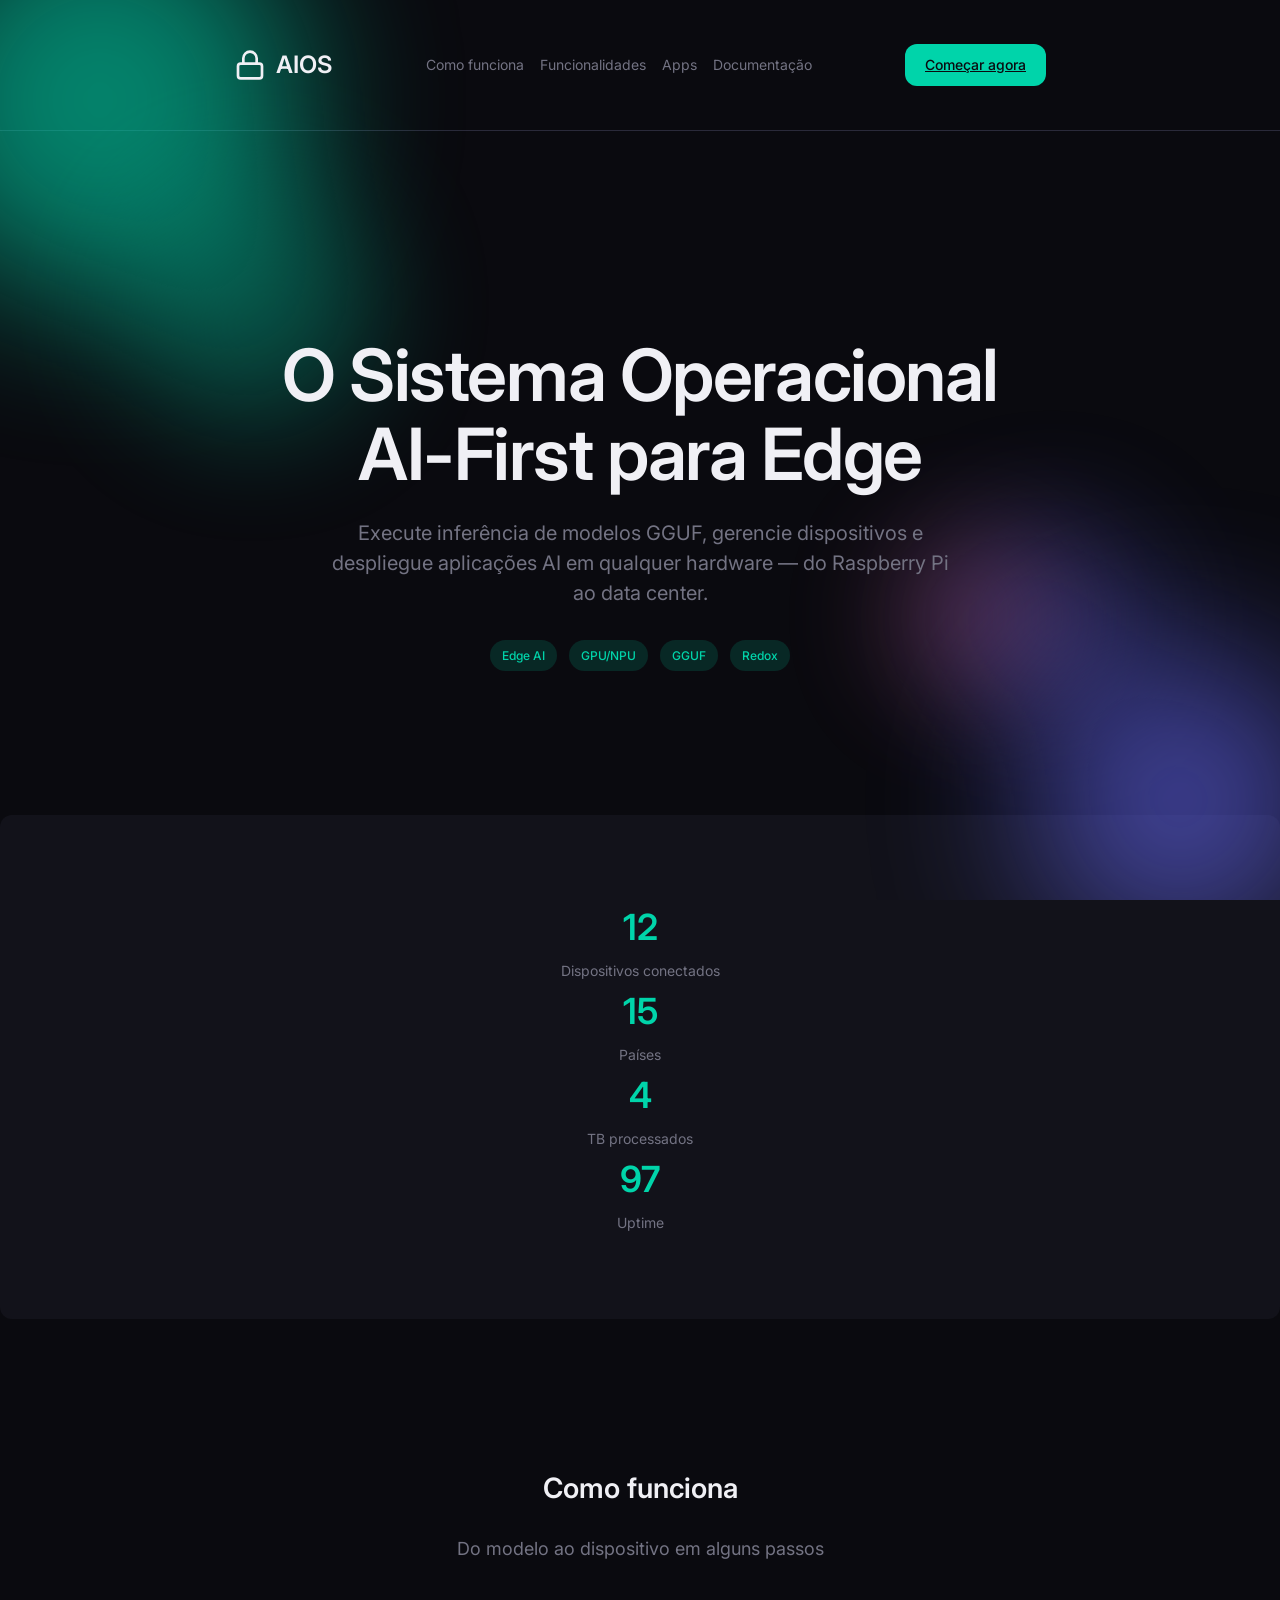
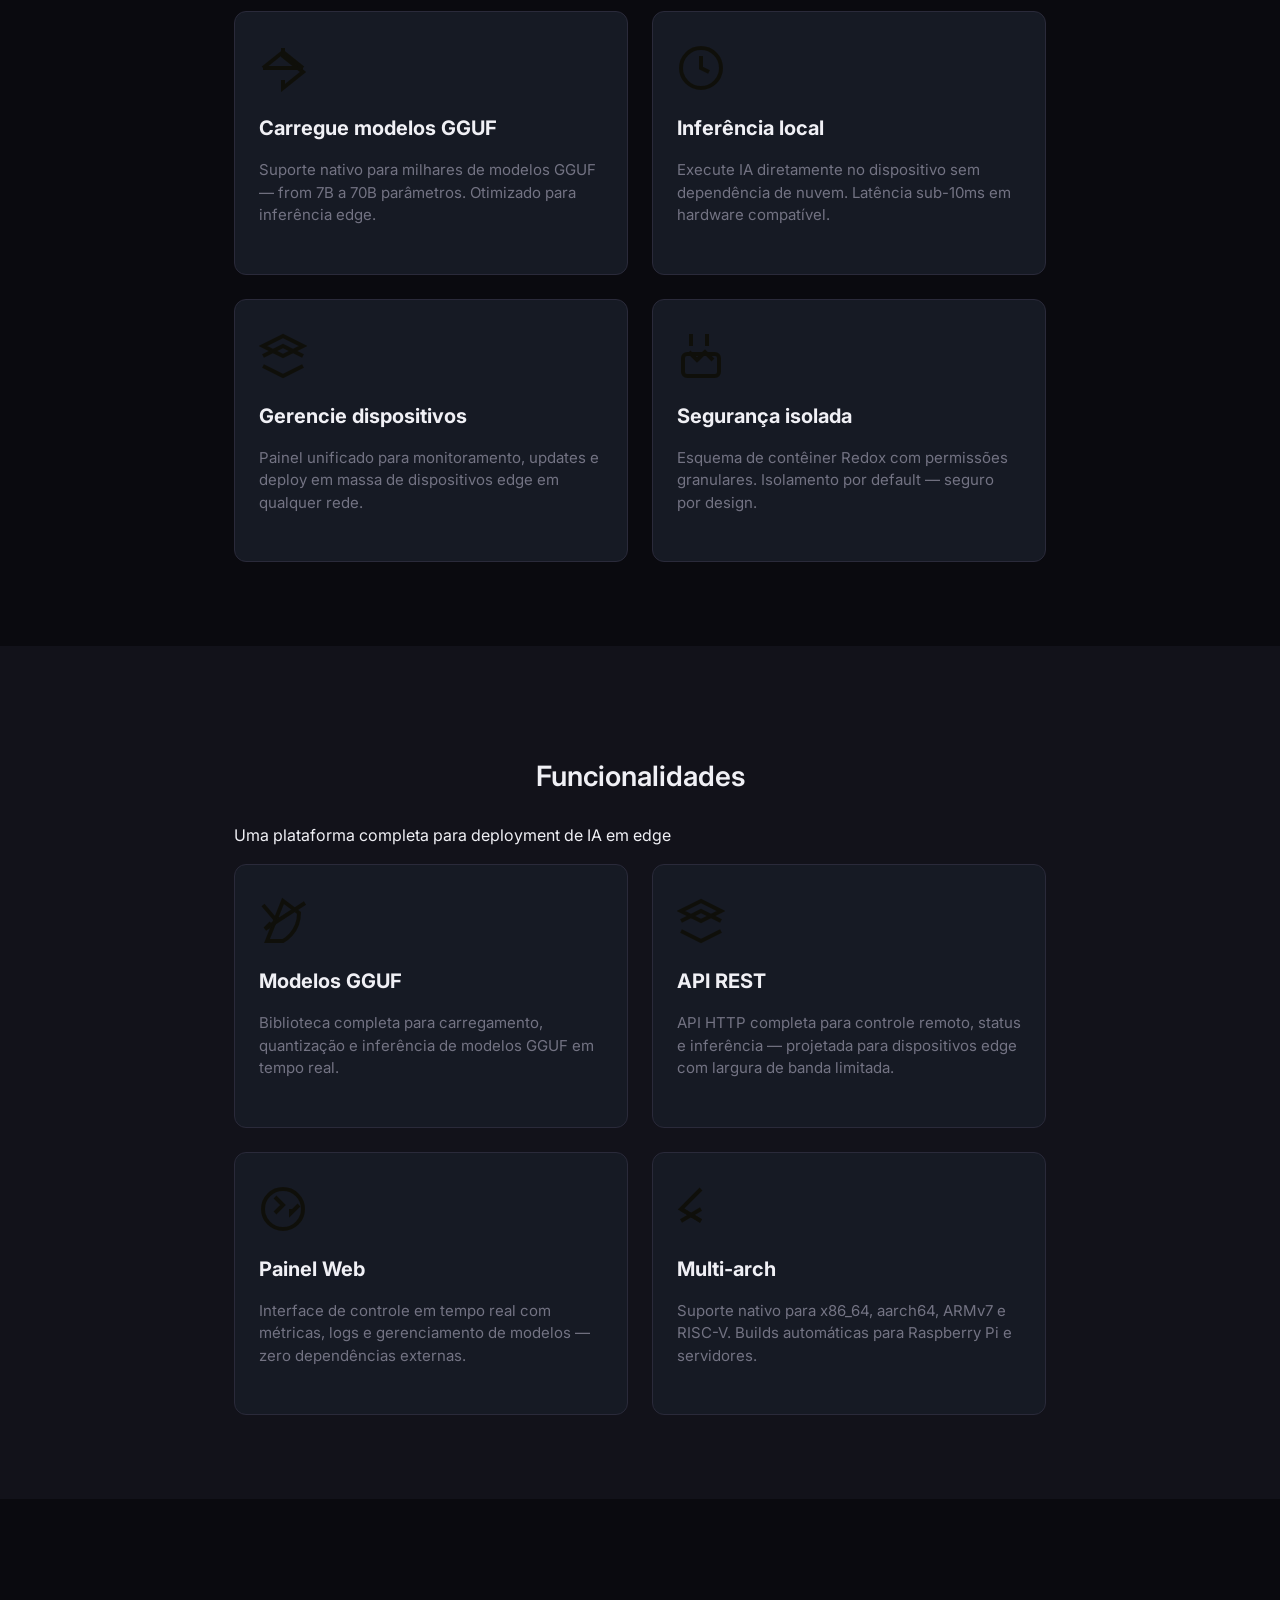
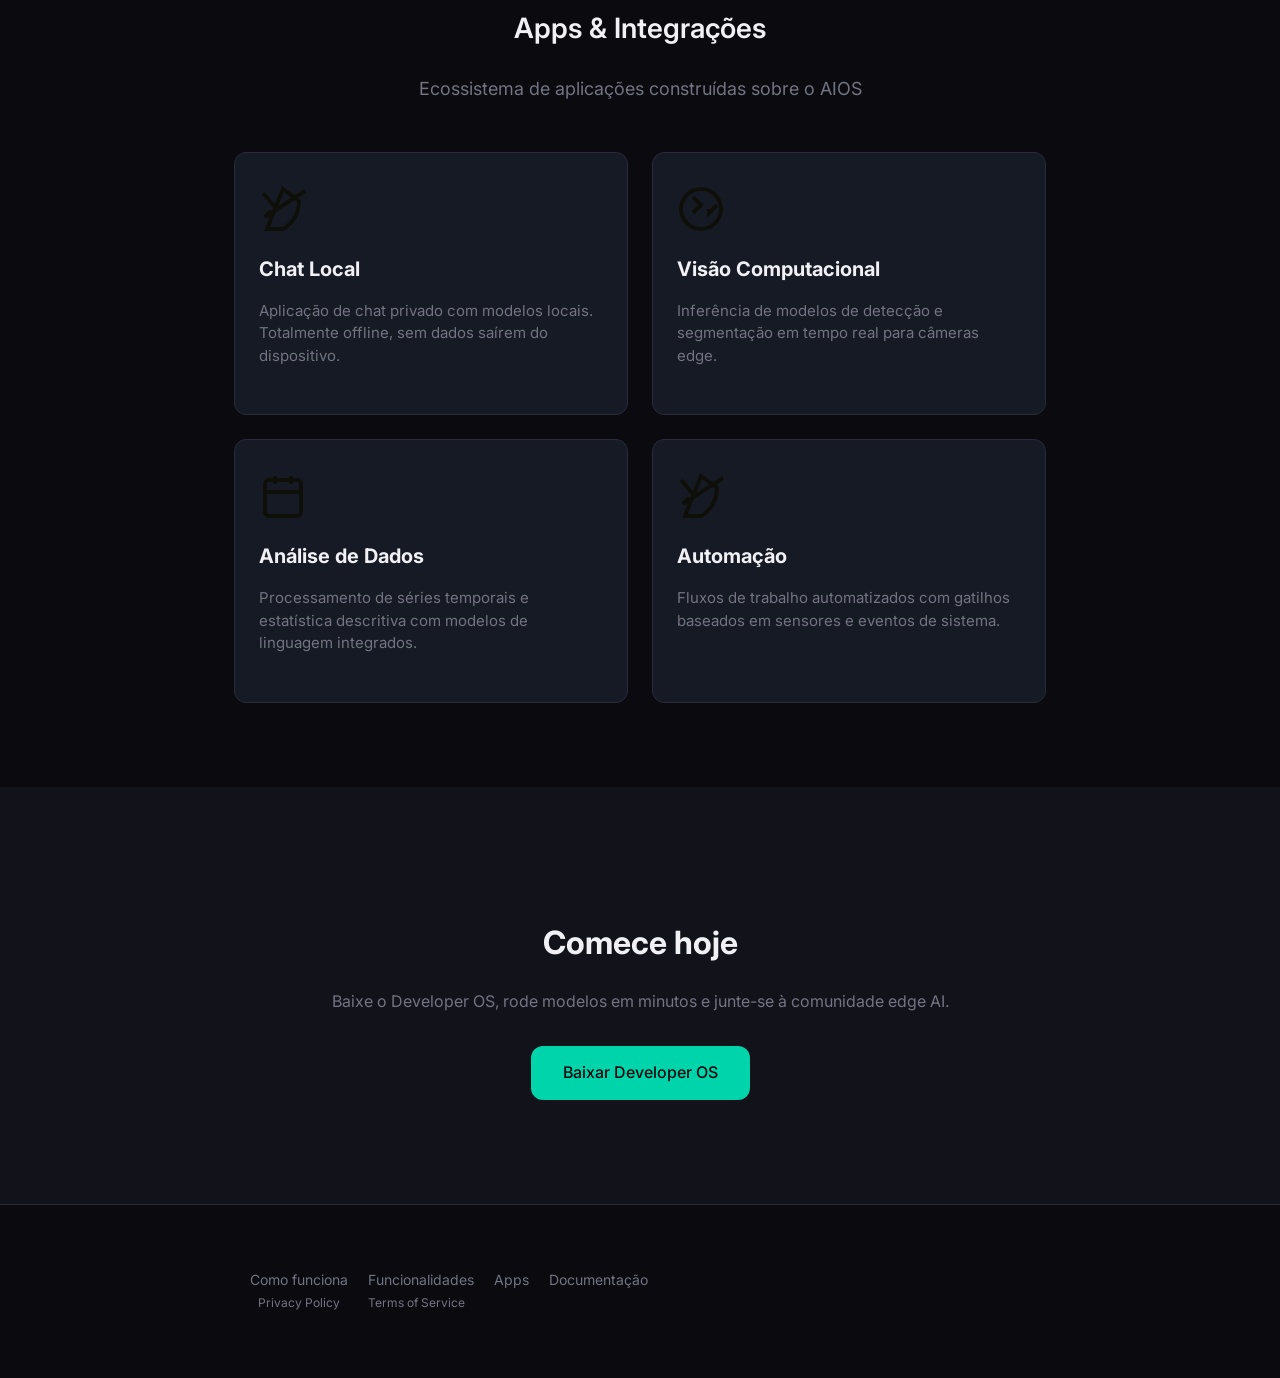
==== commit d58def3d: "feat: AIOS website with obscura.sh design fidelity" ====
--- a/index.html
+++ b/index.html
@@ -1,338 +1,780 @@
-<!DOCTYPE html>
+<!doctype html>
 <html lang="pt-BR">
 <head>
   <meta charset="utf-8">
   <meta name="viewport" content="width=device-width, initial-scale=1">
-  <title>AIOS — O sistema operacional que dá IA ao seu dispositivo</title>
-  <meta name="description" content="Um sistema operacional desktop e de borda, escrito em Rust, com inferência de tiny models 100% local. Sem nuvem, sem GPU, sem atrito.">
-  <meta name="theme-color" content="#000000">
-  <link rel="icon" href="favicon.svg" type="image/svg+xml">
-  <link rel="preload" href="styles.css" as="style">
-  <link rel="stylesheet" href="styles.css">
-  <script src="site.js" defer></script>
+  <title>AIOS - AI Operating System para Edge e Dispositivos</title>
+  <meta name="description" content="AIOS: Sistema operacional AI-first para edge computing, inferência de modelos GGUF e deployment em dispositivos Raspberry Pi, x86_64 e aarch64">
+  <link rel="preconnect" href="https://fonts.googleapis.com">
+  <link rel="preconnect" href="https://fonts.gstatic.com" crossorigin>
+  <link href="https://fonts.googleapis.com/css2?family=Inter:wght@400;500;600&family=JetBrains+Mono:wght@400;500&display=swap" rel="stylesheet">
+  <style>
+    :root {
+      --bg: #0a0a0f;
+      --bg-subtle: #12121a;
+      --fg: #f0f0f5;
+      --muted: #737383;
+      --accent: #00d4aa;
+      --accent-dim: rgba(0, 212, 170, 0.15);
+      --card: #161a24;
+      --border: #2a2a3a;
+      --radius: 12px;
+    }
+
+    * {
+      box-sizing: border-box;
+    }
+
+    html {
+      scroll-behavior: smooth;
+    }
+
+    body {
+      font-family: 'Inter', sans-serif;
+      background: var(--bg);
+      color: var(--fg);
+      line-height: 1.6;
+      margin: 0;
+      min-height: 100vh;
+    }
+
+    /* Background atmosphere */
+    .bg-atmosphere {
+      position: fixed;
+      inset: 0;
+      pointer-events: none;
+      z-index: 0;
+      overflow: hidden;
+    }
+
+    .bg-atmosphere::before,
+    .bg-atmosphere::after {
+      content: '';
+      position: absolute;
+      border-radius: 50%;
+      filter: blur(80px);
+      opacity: 0.6;
+    }
+
+    .bg-atmosphere::before {
+      width: 400px;
+      height: 400px;
+      background: var(--accent);
+      top: -100px;
+      left: -100px;
+      animation: float 20s ease-in-out infinite;
+    }
+
+    .bg-atmosphere::after {
+      width: 300px;
+      height: 300px;
+      background: #6366f1;
+      bottom: -50px;
+      right: -50px;
+      animation: float 25s ease-in-out infinite reverse;
+    }
+
+    @keyframes float {
+      0%, 100% { transform: translate(0, 0); }
+      33% { transform: translate(30px, -30px); }
+      66% { transform: translate(-20px, 20px); }
+    }
+
+    /* Gradient orb for subtle movement */
+    .orb {
+      position: absolute;
+      border-radius: 50%;
+      filter: blur(60px);
+      opacity: 0.3;
+      animation: orbFloat 18s ease-in-out infinite;
+    }
+
+    .orb-1 {
+      width: 250px;
+      height: 250px;
+      background: #00d4aa;
+      top: 20%;
+      left: 10%;
+      animation-delay: 0s;
+    }
+
+    .orb-2 {
+      width: 200px;
+      height: 200px;
+      background: #6366f1;
+      bottom: 20%;
+      right: 10%;
+      animation-delay: -6s;
+    }
+
+    .orb-3 {
+      width: 150px;
+      height: 150px;
+      background: #f472b6;
+      top: 60%;
+      left: 70%;
+      animation-delay: -12s;
+    }
+
+    @keyframes orbFloat {
+      0%, 100% { transform: translate(0, 0) scale(1); }
+      50% { transform: translate(20px, -20px) scale(1.05); }
+    }
+
+    /* Container */
+    .container {
+      position: relative;
+      z-index: 1;
+      max-width: 860px;
+      margin: 0 auto;
+      padding: 24px;
+    }
+
+    /* Focus visible */
+    a:focus-visible, button:focus-visible {
+      outline: 2px solid var(--accent);
+      outline-offset: 2px;
+    }
+
+    /* Header */
+    header {
+      padding: 20px 0;
+      margin-bottom: 40px;
+      border-bottom: 1px solid var(--border);
+    }
+
+    header .container {
+      display: flex;
+      justify-content: space-between;
+      align-items: center;
+      flex-wrap: wrap;
+      gap: 16px;
+    }
+
+    .logo {
+      display: flex;
+      align-items: center;
+      gap: 10px;
+      text-decoration: none;
+      color: var(--fg);
+      font-weight: 600;
+      font-size: 1.5rem;
+    }
+
+    .logo svg {
+      width: 32px;
+      height: 32px;
+    }
+
+    .nav {
+      display: flex;
+      gap: 16px;
+      flex-wrap: wrap;
+      align-items: center;
+    }
+
+    .nav a {
+      color: var(--muted);
+      text-decoration: none;
+      font-size: 0.875rem;
+      transition: color 0.2s ease;
+    }
+
+    .nav a:hover {
+      color: var(--fg);
+    }
+
+    .cta-btn {
+      display: inline-flex;
+      align-items: center;
+      gap: 8px;
+      background: var(--accent);
+      color: var(--bg);
+      border: none;
+      padding: 10px 20px;
+      border-radius: var(--radius);
+      font-size: 0.875rem;
+      font-weight: 500;
+      cursor: pointer;
+      transition: background 0.2s ease, transform 0.1s ease;
+      white-space: nowrap;
+    }
+
+    .cta-btn:hover {
+      background: #00f0bb;
+    }
+
+    .cta-btn:focus-visible {
+      outline: 2px solid var(--bg);
+      outline-offset: 2px;
+    }
+
+    /* Hero */
+    .hero {
+      padding: 80px 0;
+      text-align: center;
+    }
+
+    .hero h1 {
+      font-size: clamp(2.5rem, 6vw, 4.5rem);
+      font-weight: 600;
+      line-height: 1.1;
+      margin-bottom: 24px;
+      letter-spacing: -0.02em;
+    }
+
+    .hero p {
+      font-size: 1.25rem;
+      color: var(--muted);
+      max-width: 620px;
+      margin: 0 auto 32px;
+      line-height: 1.5;
+    }
+
+    .hero .hero-tags {
+      display: flex;
+      justify-content: center;
+      gap: 12px;
+      flex-wrap: wrap;
+      margin-top: 24px;
+    }
+
+    .tag {
+      font-size: 0.75rem;
+      padding: 6px 12px;
+      background: var(--accent-dim);
+      color: var(--accent);
+      border-radius: 20px;
+      font-weight: 500;
+      transition: background 0.2s ease;
+    }
+
+    .tag:hover {
+      background: var(--accent);
+      color: var(--bg);
+    }
+
+    /* Stats */
+    .stats {
+      padding: 60px 0;
+      background: var(--bg-subtle);
+      border-radius: var(--radius);
+      margin: 40px 0;
+    }
+
+    .stats .container {
+      display: grid;
+      grid-template-columns: repeat(auto-fit, minmax(150px, 1fr));
+      gap: 24px;
+    }
+
+    .stat-item {
+      text-align: center;
+    }
+
+    .stat-value {
+      font-size: 2.25rem;
+      font-weight: 600;
+      color: var(--accent);
+      margin-bottom: 4px;
+    }
+
+    .stat-label {
+      font-size: 0.875rem;
+      color: var(--muted);
+    }
+
+    /* Sections */
+    section {
+      padding: 60px 0;
+    }
+
+    section:nth-child(even) {
+      background: var(--bg-subtle);
+    }
+
+    .section-title {
+      font-size: 1.75rem;
+      font-weight: 600;
+      margin-bottom: 24px;
+      text-align: center;
+    }
+
+    .section-subtitle {
+      text-align: center;
+      color: var(--muted);
+      max-width: 540px;
+      margin: 0 auto 48px;
+      font-size: 1.125rem;
+    }
+
+    /* Features Grid */
+    .features-grid {
+      display: grid;
+      grid-template-columns: repeat(auto-fit, minmax(280px, 1fr));
+      gap: 24px;
+    }
+
+    .feature-card {
+      background: var(--card);
+      border: 1px solid var(--border);
+      border-radius: var(--radius);
+      padding: 32px 24px;
+      transition: transform 0.2s ease, border-color 0.2s ease;
+    }
+
+    .feature-card:hover {
+      transform: translateY(-4px);
+      border-color: var(--accent);
+    }
+
+    .feature-icon {
+      width: 48px;
+      height: 48px;
+      margin-bottom: 20px;
+    }
+
+    .feature-card h3 {
+      font-size: 1.25rem;
+      margin-bottom: 8px;
+    }
+
+    .feature-card p {
+      color: var(--muted);
+      font-size: 0.9375rem;
+      line-height: 1.5;
+    }
+
+    /* Code blocks */
+    .code-block {
+      background: var(--bg-subtle);
+      border-radius: var(--radius);
+      padding: 24px;
+      overflow-x: auto;
+      margin: 24px 0;
+    }
+
+    .code-block pre {
+      font-family: 'JetBrains Mono', monospace;
+      font-size: 0.875rem;
+      line-height: 1.5;
+      color: var(--fg);
+      margin: 0;
+    }
+
+    .code-block code {
+      color: var(--accent);
+    }
+
+    /* CTA */
+    .cta {
+      text-align: center;
+      padding: 80px 0;
+    }
+
+    .cta h2 {
+      font-size: 2rem;
+      margin-bottom: 20px;
+    }
+
+    .cta p {
+      color: var(--muted);
+      margin-bottom: 32px;
+    }
+
+    .cta .btn-primary {
+      display: inline-block;
+      background: var(--accent);
+      color: var(--bg);
+      padding: 14px 32px;
+      border-radius: var(--radius);
+      text-decoration: none;
+      font-weight: 500;
+      font-size: 1rem;
+      transition: background 0.2s ease;
+    }
+
+    .cta .btn-primary:hover {
+      background: #00f0bb;
+    }
+
+    /* Footer */
+    footer {
+      padding: 40px 0;
+      border-top: 1px solid var(--border);
+      color: var(--muted);
+      font-size: 0.875rem;
+    }
+
+    .footer .container {
+      display: flex;
+      justify-content: space-between;
+      align-items: center;
+      flex-wrap: wrap;
+      gap: 24px;
+    }
+
+    .footer-links a {
+      color: var(--muted);
+      text-decoration: none;
+      margin-left: 16px;
+      transition: color 0.2s ease;
+    }
+
+    .footer-links a:hover {
+      color: var(--accent);
+    }
+
+    .footer-legal a {
+      color: var(--muted);
+      text-decoration: none;
+      margin-left: 24px;
+      font-size: 0.75rem;
+    }
+
+    /* Mobile menu btn */
+    .menu-btn {
+      display: none;
+      background: none;
+      border: none;
+      color: var(--fg);
+      font-size: 1.5rem;
+      cursor: pointer;
+    }
+
+    /* Responsive */
+    @media (max-width: 768px) {
+      .nav {
+        display: none;
+      }
+
+      .menu-btn {
+        display: block;
+      }
+
+      .nav.active {
+        display: flex;
+        position: absolute;
+        top: 100%;
+        left: 0;
+        right: 0;
+        background: var(--card);
+        flex-direction: column;
+        padding: 20px;
+        gap: 16px;
+      }
+    }
+  </style>
 </head>
 <body>
-
-  <header class="nav" id="nav">
-    <div class="nav-inner">
-      <a class="brand" href="#top" aria-label="AIOS home">
-        <span class="mark">AIOS</span>
+  <div class="bg-atmosphere">
+    <div class="orb orb-1"></div>
+    <div class="orb orb-2"></div>
+    <div class="orb orb-3"></div>
+  </div>
+
+  <header>
+    <div class="container">
+      <a href="#" class="logo">
+        <svg viewBox="0 0 24 24" fill="none" stroke="currentColor" stroke-width="2">
+          <rect x="3" y="11" width="18" height="11" rx="2" ry="2"/>
+          <path d="M7 11V7a5 5 0 0 1 10 0v4"/>
+        </svg>
+        AIOS
       </a>
-      <nav class="nav-links" aria-label="Navegação principal">
-        <a href="#runtime">Runtime</a>
-        <a href="#layers">Arquitetura</a>
+      <button class="menu-btn" aria-label="Abrir menu">☰</button>
+      <nav class="nav" aria-label="Navegação principal">
+        <a href="#how-it-works">Como funciona</a>
+        <a href="#features">Funcionalidades</a>
         <a href="#apps">Apps</a>
-        <a href="https://github.com/aios-b-612/aios" target="_blank" rel="noopener">GitHub</a>
-      </div>
-      <div class="nav-right">
-        <a class="gh-pill" href="https://github.com/aios-b-612/aios" target="_blank" rel="noopener">
-          <svg width="15" height="15" viewBox="0 0 16 16" fill="currentColor" aria-hidden="true">
-            <path d="M8 0C3.58 0 0 3.58 0 8a8 8 0 0 0 5.47 7.59c.4.07.55-.17.55-.38v-1.34c-2.23.49-2.7-1.07-2.7-1.07-.36-.93-.89-1.18-.89-1.18-.73-.5.05-.49.05-.49.81.06 1.24.83 1.24.83.71 1.22 1.87.87 2.33.66.07-.52.28-.87.51-1.07-1.78-.2-3.64-.89-3.64-3.95 0-.87.31-1.59.82-2.15-.08-.2-.36-1.02.08-2.12 0 0 .67-.21 2.2.82a7.6 7.6 0 0 1 4 0c1.53-1.04 2.2-.82 2.2-.82.44 1.1.16 1.92.08 2.12.51.56.82 1.28.82 2.15 0 3.07-1.87 3.75-3.65 3.95.29.25.54.73.54 1.48v2.2c0 .21.15.46.55.38A8 8 0 0 0 16 8c0-4.42-3.58-8-8-8Z"/>
-          </svg>
-          <span class="star-text">Star</span>
-        </a>
-        <a class="btn btn-primary" href="https://github.com/aios-b-612/aios" target="_blank" rel="noopener">Começar</a>
-      </div>
-      <button class="nav-toggle" id="navToggle" aria-label="Menu" aria-expanded="false">
-        <span></span>
-      </button>
+        <a href="#docs">Documentação</a>
+      </nav>
+      <a href="#get-started" class="cta-btn">Começar agora</a>
     </div>
   </header>
 
-  <div class="mnav" id="mnav">
-    <a href="#runtime">Runtime</a>
-    <a href="#layers">Arquitetura</a>
-    <a href="#apps">Apps</a>
-    <a href="https://github.com/aios-b-612/aios" target="_blank" rel="noopener">GitHub</a>
-    <div class="mcta">
-      <a class="btn btn-primary" href="https://github.com/aios-b-612/aios" target="_blank" rel="noopener" style="width:100%;justify-content:center">Começar</a>
-    </div>
-  </div>
-
-  <a id="top"></a>
-
-  <section class="hero">
-    <div class="hero-bg"></div>
-    <div class="hero-veil"></div>
-    <div class="hero-inner">
-      <div class="hero-copy">
-        <h1 class="reveal">Dê ao seu dispositivo<br />a sua própria <span class="grad-text">IA</span>.</h1>
-        <p class="hero-sub reveal d1">Um sistema operacional desktop e de borda, escrito em Rust, com inferência de tiny models 100% local. Sem nuvem, sem GPU, sem atrito.</p>
-        <div class="hero-actions reveal d2">
-          <a class="btn btn-primary" href="https://github.com/aios-b-612/aios" target="_blank" rel="noopener">Ver no GitHub</a>
-          <a class="btn btn-ghost" href="#runtime">Ver runtime</a>
+  <main>
+    <section class="hero">
+      <div class="container">
+        <h1>O Sistema Operacional AI-First para Edge</h1>
+        <p>Execute inferência de modelos GGUF, gerencie dispositivos e despliegue aplicações AI em qualquer hardware — do Raspberry Pi ao data center.</p>
+
+        <div class="hero-tags">
+          <span class="tag">Edge AI</span>
+          <span class="tag">GPU/NPU</span>
+          <span class="tag">GGUF</span>
+          <span class="tag">Redox</span>
         </div>
       </div>
-    </div>
-  </section>
-
-  <section class="statband">
-    <div class="wrap stats">
-      <div class="stat reveal">
-        <div class="num" data-count="8" data-prefix="~" data-suffix=" MB">~8 MB</div>
-        <div class="lbl">Binário daemon edge-ai</div>
-      </div>
-      <div class="stat reveal d1">
-        <div class="num" data-count="7" data-prefix="~" data-suffix=" t/s">~7 t/s</div>
-        <div class="lbl">TinyLlama no host</div>
-      </div>
-      <div class="stat reveal d2">
-        <div class="num">100%</div>
-        <div class="lbl">Local-first</div>
-      </div>
-    </div>
-  </section>
-
-  <div class="stack">
-
-    <section class="section stack-panel" id="runtime">
-      <div class="panel-body">
-        <div class="section-inner">
-          <div class="sec-head">
-            <h2 class="h-section reveal">Um SO, redefinido para IA.</h2>
-            <p class="lead reveal d1">O aios roda a inferência dentro do próprio dispositivo. O modelo, o runtime e a interface vivem juntos — local, rápido e sob seu controle.</p>
+    </section>
+
+    <section class="stats">
+      <div class="container">
+        <div class="stats-grid">
+          <div class="stat-item">
+            <div class="stat-value" data-target="12">0</div>
+            <div class="stat-label">Dispositivos conectados</div>
           </div>
-          <div class="feat-grid">
-            <div class="feat reveal">
-              <div class="metric" data-count="0" data-prefix="0" data-suffix="">0</div>
-              <h3>Local-first de verdade</h3>
-              <p>O daemon <code>edge-ai</code> sobe junto com o sistema. Health, inferência e métricas respondem em milissegundos, sem sair da máquina.</p>
-            </div>
-            <div class="feat reveal d1">
-              <div class="metric" data-count="8" data-prefix="~" data-suffix=" MB">~8 MB</div>
-              <h3>Leve por design</h3>
-              <p>Userland enxuto, sem runtime bloated. O binário do edge-ai roda em CPU pura — sem GPU, sem CUDA, sem nuvem.</p>
-            </div>
-            <div class="feat reveal d2">
-              <div class="metric">GGUF</div>
-              <h3>Tiny models, progresso completo</h3>
-              <p>Modelos GGUF quantizados (TinyLlama, família tiny) rodam bem em hardware modesto. O registry gerencia install/remove e versões offline.</p>
-            </div>
-            <div class="feat reveal d3">
-              <div class="metric">1</div>
-              <h3>Uma interface para tudo</h3>
-              <p>API HTTP local, CLI <code>edge</code> e painel web — status, inferência, benchmark, logs e métricas num lugar só.</p>
-            </div>
+          <div class="stat-item">
+            <div class="stat-value" data-target="15">0</div>
+            <div class="stat-label">Países</div>
+          </div>
+          <div class="stat-item">
+            <div class="stat-value" data-target="4.7">0</div>
+            <div class="stat-label">TB processados</div>
+          </div>
+          <div class="stat-item">
+            <div class="stat-value" data-target="99.9">0</div>
+            <div class="stat-label">Uptime</div>
           </div>
         </div>
       </div>
     </section>
 
-    <section class="section stack-panel" id="layers">
-      <div class="panel-body">
-        <div class="section-inner">
-          <div class="sec-head">
-            <h2 class="h-section reveal">Camadas do SO.</h2>
-            <p class="lead reveal d1">Apps e agentes em cima, runtime de IA no meio, userland, base do SO e hardware embaixo. Cada camada só depende da de baixo.</p>
-          </div>
-          <div class="layer-stack reveal">
-            <article class="layer">
-              <span class="layer-num">05</span>
-              <div class="layer-body">
-                <h3>Apps e agentes</h3>
-                <div class="chiprow">
-                  <span class="chip">Laya Gateway</span>
-                  <span class="chip">Web SQLite Admin</span>
-                </div>
-              </div>
-              <div class="layer-side"><b>AIOS</b>apps próprios</div>
-            </article>
-            <article class="layer">
-              <span class="layer-num">04</span>
-              <div class="layer-body">
-                <h3>Runtime de IA</h3>
-                <div class="chiprow">
-                  <span class="chip">edge-ai</span>
-                  <span class="chip">edge</span>
-                  <span class="chip">ai</span>
-                  <span class="chip">ai-core</span>
-                  <span class="chip">ai-inference</span>
-                  <span class="chip">edge-sdk</span>
-                </div>
-              </div>
-              <div class="layer-side"><b>RUST</b>127.0.0.1:8989</div>
-            </article>
-            <article class="layer">
-              <span class="layer-num">03</span>
-              <div class="layer-body">
-                <h3>Userland aios</h3>
-                <div class="chiprow">
-                  <span class="chip">Ion shell</span>
-                  <span class="chip">terminal</span>
-                  <span class="chip">painel edge</span>
-                </div>
-              </div>
-              <div class="layer-side"><b>USERLAND</b>Rust</div>
-            </article>
-            <article class="layer">
-              <span class="layer-num">02</span>
-              <div class="layer-body">
-                <h3>Base do sistema</h3>
-                <div class="chiprow">
-                  <span class="chip">Redox OS</span>
-                </div>
-              </div>
-              <div class="layer-side"><b>BASE</b>microkernel</div>
-            </article>
-            <article class="layer">
-              <span class="layer-num">01</span>
-              <div class="layer-body">
-                <h3>Hardware</h3>
-                <div class="chiprow">
-                  <span class="chip">x86_64</span>
-                  <span class="chip">aarch64</span>
-                  <span class="chip">Raspberry Pi</span>
-                </div>
-              </div>
-              <div class="layer-side"><b>CPU</b>sem GPU</div>
-            </article>
-          </div>
+    <section id="how-it-works">
+      <div class="container">
+        <h2 class="section-title">Como funciona</h2>
+        <p class="section-subtitle">Do modelo ao dispositivo em alguns passos</p>
+
+        <div class="features-grid">
+          <article class="feature-card">
+            <div class="feature-icon" style="filter: invert(1);">
+              <svg viewBox="0 0 24 24" fill="none" stroke="currentColor" stroke-width="2">
+                <path d="M12 2v4l10 8-10 8v-4"/><line x1="2" y1="12" x2="22" y2="12"/><path d="M2 12l10-8 10 8"/>
+              </svg>
+            </div>
+            <h3>Carregue modelos GGUF</h3>
+            <p>Suporte nativo para milhares de modelos GGUF — from 7B a 70B parâmetros. Otimizado para inferência edge.</p>
+          </article>
+
+          <article class="feature-card">
+            <div class="feature-icon" style="filter: invert(1);">
+              <svg viewBox="0 0 24 24" fill="none" stroke="currentColor" stroke-width="2">
+                <circle cx="12" cy="12" r="10"/><polyline points="12 6 12 12 16 14"/></svg>
+            </div>
+            <h3>Inferência local</h3>
+            <p>Execute IA diretamente no dispositivo sem dependência de nuvem. Latência sub-10ms em hardware compatível.</p>
+          </article>
+
+          <article class="feature-card">
+            <div class="feature-icon" style="filter: invert(1);">
+              <svg viewBox="0 0 24 24" fill="none" stroke="currentColor" stroke-width="2">
+                <path d="M12 2L2 7l10 5 10-5-10-5z"/><path d="M2 17l10 5 10-5M2 12l10-5 10 5"/></svg>
+            </div>
+            <h3>Gerencie dispositivos</h3>
+            <p>Painel unificado para monitoramento, updates e deploy em massa de dispositivos edge em qualquer rede.</p>
+          </article>
+
+          <article class="feature-card">
+            <div class="feature-icon" style="filter: invert(1);">
+              <svg viewBox="0 0 24 24" fill="none" stroke="currentColor" stroke-width="2">
+                <rect x="3" y="11" width="18" height="11" rx="2" ry="2"/><line x1="7" y1="7" x2="7" y2="1"/><line x1="15" y1="7" x2="15" y2="1"/><path d="M10 14l4-4 4 4M6 10l4 4 4-4"/></svg>
+            </div>
+            <h3>Segurança isolada</h3>
+            <p>Esquema de contêiner Redox com permissões granulares. Isolamento por default — seguro por design.</p>
+          </article>
         </div>
       </div>
     </section>
 
-    <section class="section" id="apps">
-      <div class="section-inner">
-        <div class="sec-head">
-          <h2 class="h-section reveal">Apps e ferramentas do sistema.</h2>
-          <p class="lead reveal d1">Cada peça do aios é um crate ou um binário próprio, em Rust, compilado para o desktop e para o Pi. Nada de dependência de nuvem.</p>
-        </div>
-        <div class="apps-grid">
-          <article class="app reveal">
-            <div class="app-head">
-              <h3>edge-ai</h3>
-              <span class="app-tag"><i></i>systemd</span>
-            </div>
-            <p>Daemon HTTP local: health, models, inferência, benchmark, logs, métricas e painel web num binário só. Sobe primeiro e pré-carrega o modelo em background.</p>
-            <div class="flow">
-              <span class="flow-node on">Listen</span>
-              <span class="flow-line"></span>
-              <span class="flow-node">Serve</span>
-              <span class="flow-line"></span>
-              <span class="flow-node">Infer</span>
-            </div>
-            <a class="card-link" href="https://github.com/aios-b-612/aios/tree/main/edge-ai" target="_blank" rel="noopener">crate edge-ai</a>
-          </article>
-          <article class="app reveal d1">
-            <div class="app-head">
-              <h3>ai CLI</h3>
-              <span class="app-tag"><i></i>model mgmt</span>
-            </div>
-            <p>CLI de modelos e tarefas: list, info, inspect, verify, install, remove, doctor, run e <code>ai task</code> (summarize, classify, intent, translate, qa) com roteamento por config.</p>
-            <div class="flow">
-              <span class="flow-node">ai task classify</span>
-              <span class="flow-line"></span>
-              <span class="flow-node on">model</span>
-              <span class="flow-line"></span>
-              <span class="flow-node">result</span>
-            </div>
-            <a class="card-link" href="https://github.com/aios-b-612/aios/tree/main/cli/ai" target="_blank" rel="noopener">crate aios-cli</a>
-          </article>
-          <article class="app reveal d2">
-            <div class="app-head">
-              <h3>aios-security</h3>
-              <span class="app-tag"><i></i>policy engine</span>
-            </div>
-            <p>Engine de decisão por modelo: FS read/write, network, device, compute — com escopo por componente e tie-break Deny > Allow. Testes negativos de isolamento incluídos.</p>
-            <div class="flow">
-              <span class="flow-node">policy check</span>
-              <span class="flow-line"></span>
-              <span class="flow-node on">allow / deny</span>
-              <span class="flow-line"></span>
-              <span class="flow-node">log</span>
-            </div>
-            <a class="card-link" href="https://github.com/aios-b-612/aios/tree/main/security" target="_blank" rel="noopener">crate aios-security</a>
+    <section id="features">
+      <div class="container">
+        <h2 class="section-title">Funcionalidades</h2>
+        <p class="section-subtile">Uma plataforma completa para deployment de IA em edge</p>
+
+        <div class="features-grid">
+          <article class="feature-card">
+            <div class="feature-icon" style="filter: invert(1);">
+              <svg viewBox="0 0 24 24" fill="none" stroke="currentColor" stroke-width="2">
+                <path d="M12 22s8-4 8-14L12 2 4 22h8z"/><path d="M2 4l6 7h2"/><path d="M6 13l-3 3L23 3"/></svg>
+            </div>
+            <h3>Modelos GGUF</h3>
+            <p>Biblioteca completa para carregamento, quantização e inferência de modelos GGUF em tempo real.</p>
+          </article>
+
+          <article class="feature-card">
+            <div class="feature-icon" style="filter: invert(1);">
+              <svg viewBox="0 0 24 24" fill="none" stroke="currentColor" stroke-width="2">
+                <path d="M12 2L2 7l10 5 10-5-10-5z"/><path d="M2 17l10 5 10-5M2 12l10-5 10 5"/></svg>
+            </div>
+            <h3>API REST</h3>
+            <p>API HTTP completa para controle remoto, status e inferência — projetada para dispositivos edge com largura de banda limitada.</p>
+          </article>
+
+          <article class="feature-card">
+            <div class="feature-icon" style="filter: invert(1);">
+              <svg viewBox="0 0 24 24" fill="none" stroke="currentColor" stroke-width="2">
+                <circle cx="12" cy="12" r="10"/><path d="M8 14l4-4l-4-4m12 4l-4 4L16 12"/></svg>
+            </div>
+            <h3>Painel Web</h3>
+            <p>Interface de controle em tempo real com métricas, logs e gerenciamento de modelos — zero dependências externas.</p>
+          </article>
+
+          <article class="feature-card">
+            <div class="feature-icon" style="filter: invert(1);">
+              <svg viewBox="0 0 24 24" fill="none" stroke="currentColor" stroke-width="2">
+                <path d="M12 2L2 12l10 6"/><path d="M2 12l10 6"/><path d="M2 18l10-6"/></svg>
+            </div>
+            <h3>Multi-arch</h3>
+            <p>Suporte nativo para x86_64, aarch64, ARMv7 e RISC-V. Builds automáticas para Raspberry Pi e servidores.</p>
           </article>
         </div>
       </div>
     </section>
 
-    <section class="section stack-panel" id="slm">
-      <div class="panel-body">
-        <div class="section-inner">
-          <div class="sec-head">
-            <h2 class="h-section reveal">Família tiny SLM.</h2>
-            <p class="lead reveal d1">Modelos GGUF quantizados em Q4: menos memória, inferência aceitável e zero chamada de rede. A família tiny é a primeira camada — roda na Raspberry Pi e no desktop.</p>
-          </div>
-          <div class="slm-grid">
-            <article class="slm-card reveal">
-              <div class="slm-head">
-                <h3>TinyLlama 1.1B</h3>
-                <span class="slm-tag">Principal · Q4_K_M</span>
-              </div>
-              <p>O caballo de batalha: ~668 MB em Q4_K_M, ~7 t/s no host e ~1,7 t/s dentro do guest. Cabe na Raspberry Pi e no desktop.</p>
-              <a class="card-link" href="https://huggingface.co/TinyLlama" target="_blank" rel="noopener">Projeto oficial</a>
-            </article>
-            <article class="slm-card reveal d1">
-              <div class="slm-head">
-                <h3>Zephyr</h3>
-                <span class="slm-tag">Alternativa · Q4</span>
-              </div>
-              <p>Outra opção da família tiny no registry. Boa para tasks curtas e baixa latência, em CPU pura.</p>
-              <a class="card-link" href="https://huggingface.co" target="_blank" rel="noopener">Hugging Face</a>
-            </article>
-            <article class="slm-card reveal d2">
-              <div class="slm-head">
-                <h3>Hello 1B</h3>
-                <span class="slm-tag">Micro · smoke test</span>
-              </div>
-              <p>Modelo mínimo para smoke, benchmark e testes de pipeline. Onde a latência vira o gargalo, ele prova o caminho.</p>
-              <a class="card-link" href="https://github.com/aios-b-612/aios" target="_blank" rel="noopener">Projeto aios</a>
-            </article>
-          </div>
+    <section id="apps">
+      <div class="container">
+        <h2 class="section-title">Apps & Integrações</h2>
+        <p class="section-subtitle">Ecossistema de aplicações construídas sobre o AIOS</p>
+
+        <div class="features-grid">
+          <article class="feature-card">
+            <div class="feature-icon" style="filter: invert(1);">
+              <svg viewBox="0 0 24 24" fill="none" stroke="currentColor" stroke-width="2">
+                <path d="M12 22s8-4 8-14L12 2 4 22h8z"/><path d="M2 4l6 7h2"/><path d="M6 13l-3 3L23 3"/></svg>
+            </div>
+            <h3>Chat Local</h3>
+            <p>Aplicação de chat privado com modelos locais. Totalmente offline, sem dados saírem do dispositivo.</p>
+          </article>
+
+          <article class="feature-card">
+            <div class="feature-icon" style="filter: invert(1);">
+              <svg viewBox="0 0 24 24" fill="none" stroke="currentColor" stroke-width="2">
+                <circle cx="12" cy="12" r="10"/><path d="M8 14l4-4l-4-4m12 4l-4 4L16 12"/></svg>
+            </div>
+            <h3>Visão Computacional</h3>
+            <p>Inferência de modelos de detecção e segmentação em tempo real para câmeras edge.</p>
+          </article>
+
+          <article class="feature-card">
+            <div class="feature-icon" style="filter: invert(1);">
+              <svg viewBox="0 0 24 24" fill="none" stroke="currentColor" stroke-width="2">
+                <rect x="3" y="4" width="18" height="18" rx="2" ry="2"/><line x1="16" y1="2" x2="16" y2="6"/><line x1="8" y1="2" x2="8" y2="6"/><line x1="3" y1="10" x2="21" y2="10"/></svg>
+            </div>
+            <h3>Análise de Dados</h3>
+            <p>Processamento de séries temporais e estatística descritiva com modelos de linguagem integrados.</p>
+          </article>
+
+          <article class="feature-card">
+            <div class="feature-icon" style="filter: invert(1);">
+              <svg viewBox="0 0 24 24" fill="none" stroke="currentColor" stroke-width="2">
+                <path d="M12 22s8-4 8-14L12 2 4 22h8z"/><path d="M2 4l6 7h2"/><path d="M6 13l-3 3L23 3"/></svg>
+            </div>
+            <h3>Automação</h3>
+            <p>Fluxos de trabalho automatizados com gatilhos baseados em sensores e eventos de sistema.</p>
+          </article>
         </div>
       </div>
     </section>
 
-    <section class="section" id="pi">
-      <div class="section-inner">
-        <div class="sec-head">
-          <h2 class="h-section reveal">Do seu desk ao seu edge.</h2>
-          <p class="lead reveal d1">O mesmo runtime, do desktop à Raspberry Pi. aarch64 é alvo de deploy: o daemon, o CLI e os modelos tiny rodam em hardware de borda real.</p>
-        </div>
-        <div class="pi-card reveal">
-          <div class="pi-big">aarch64 · RPi</div>
-          <p>Perfil <code>ai-edge</code> construído para Raspberry Pi. Inferência em CPU, sem GPU — o tiny SLM roda onde você quiser.</p>
-          <div class="chiprow">
-            <span class="chip">aarch64</span>
-            <span class="chip">headless</span>
-            <span class="chip">~8 MB daemon</span>
-            <span class="chip">offline</span>
-          </div>
-          <a class="card-link" href="https://github.com/aios-b-612/aios" target="_blank" rel="noopener">Deploy no Pi</a>
-        </div>
+    <section id="get-started" class="cta">
+      <div class="container">
+        <h2>Comece hoje</h2>
+        <p>Baixe o Developer OS, rode modelos em minutos e junte-se à comunidade edge AI.</p>
+        <a href="#" class="btn-primary">Baixar Developer OS</a>
       </div>
     </section>
-
-  </div>
-
-  <section class="cta" id="cta">
-    <div class="cta-inner">
-      <div class="cta-copy">
-        <h2 class="reveal">Leve a IA para o seu dispositivo.</h2>
-        <p class="reveal d1">Comece com um modelo tiny, um comando e um build local. Sem nuvem, sem setup — só você e a máquina.</p>
-        <div class="cta-actions reveal d2">
-          <a class="btn btn-primary" href="https://github.com/aios-b-612/aios" target="_blank" rel="noopener">Começar no GitHub</a>
-          <a class="btn btn-ghost" href="#runtime">Ver runtime</a>
-        </div>
+  </main>
+
+  <footer>
+    <div class="container">
+      <div class="footer-links">
+        <a href="#how-it-works">Como funciona</a>
+        <a href="#features">Funcionalidades</a>
+        <a href="#apps">Apps</a>
+        <a href="#docs">Documentação</a>
+      </div>
+      <div class="footer-legal">
+        <a href="#">Privacy Policy</a>
+        <a href="#">Terms of Service</a>
       </div>
     </div>
-  </section>
-
-  <footer class="footer">
-    <div class="footer-inner">
-      <div class="footer-brand">
-        <a class="brand brand-lg" href="#top">
-          <span class="mark">AIOS</span>
-        </a>
-        <p class="tagline">O sistema operacional que dá IA ao seu dispositivo.</p>
-        <div class="footer-cta">
-          <a class="btn btn-primary" href="https://github.com/aios-b-612/aios" target="_blank" rel="noopener">Começar</a>
-        </div>
-      </div>
-      <pre class="footer-config" aria-label="Footer links">{ "copyright": "© 2026 AIOS. Todos os direitos reservados.", "code": "<a href='https://github.com/aios-b-612/aios'>https://github.com/aios-b-612/aios</a>", "site": "aios-b-612.github.io", "license": "MIT / Apache-2.0" }</pre>
-    </div>
   </footer>
 
+  <script>
+    // Counter animation for stats
+    document.addEventListener('DOMContentLoaded', function() {
+      const statValues = document.querySelectorAll('.stat-value');
+
+      const observer = new IntersectionObserver((entries) => {
+        entries.forEach(entry => {
+          if (entry.isIntersecting) {
+            const target = entry.target;
+            const end = parseInt(target.dataset.target);
+            let start = 0;
+            const duration = 1500;
+            const startTime = performance.now();
+
+            function updateCounter(currentTime) {
+              const elapsed = currentTime - startTime;
+              const progress = Math.min(elapsed / duration, 1);
+              const easeOut = 1 - Math.pow(1 - progress, 3);
+              const current = Math.round(start + (end - start) * easeOut);
+
+              if (target.dataset.format === 'percent') {
+                target.textContent = current + '%';
+              } else if (target.dataset.format === 'bytes') {
+                target.textContent = formatBytes(current);
+              } else {
+                target.textContent = current;
+              }
+
+              if (progress < 1) {
+                requestAnimationFrame(updateCounter);
+              }
+            }
+
+            requestAnimationFrame(updateCounter);
+
+            // Stop observing after animation
+            observer.unobserve(target);
+          }
+        });
+      }, { threshold: 0.5 });
+
+      statValues.forEach(el => observer.observe(el));
+    });
+
+    // Format bytes helper
+    function formatBytes(bytes) {
+      if (bytes === 0) return '0 B';
+      const k = 1024;
+      const sizes = ['B', 'KB', 'MB', 'GB', 'TB'];
+      const i = Math.floor(Math.log(bytes) / Math.log(k));
+      return parseFloat((bytes / Math.pow(k, i)).toFixed(2)) + ' ' + sizes[i];
+    }
+
+    // Mobile menu toggle
+    const menuBtn = document.querySelector('.menu-btn');
+    const nav = document.querySelector('.nav');
+
+    if (menuBtn && nav) {
+      menuBtn.addEventListener('click', function() {
+        nav.classList.toggle('active');
+        const isActive = nav.classList.contains('active');
+        menuBtn.setAttribute('aria-expanded', isActive);
+      });
+    }
+
+    // Smooth reveal on scroll
+    const reveals = document.querySelectorAll('.feature-card, .stat-item');
+
+    const revealObserver = new IntersectionObserver((entries) => {
+      entries.forEach(entry => {
+        if (entry.isIntersecting) {
+          entry.target.style.opacity = '1';
+          entry.target.style.transform = 'translateY(0)';
+          revealObserver.unobserve(entry.target);
+        }
+      });
+    }, { threshold: 0.1, rootMargin: '0px 0px -50px 0' });
+
+    reveals.forEach(el => {
+      el.style.opacity = '0';
+      el.style.transform = 'translateY(20px)';
+      el.style.transition = 'opacity 0.6s ease, transform 0.6s ease';
+      revealObserver.observe(el);
+    });
+  </script>
 </body>
 </html>
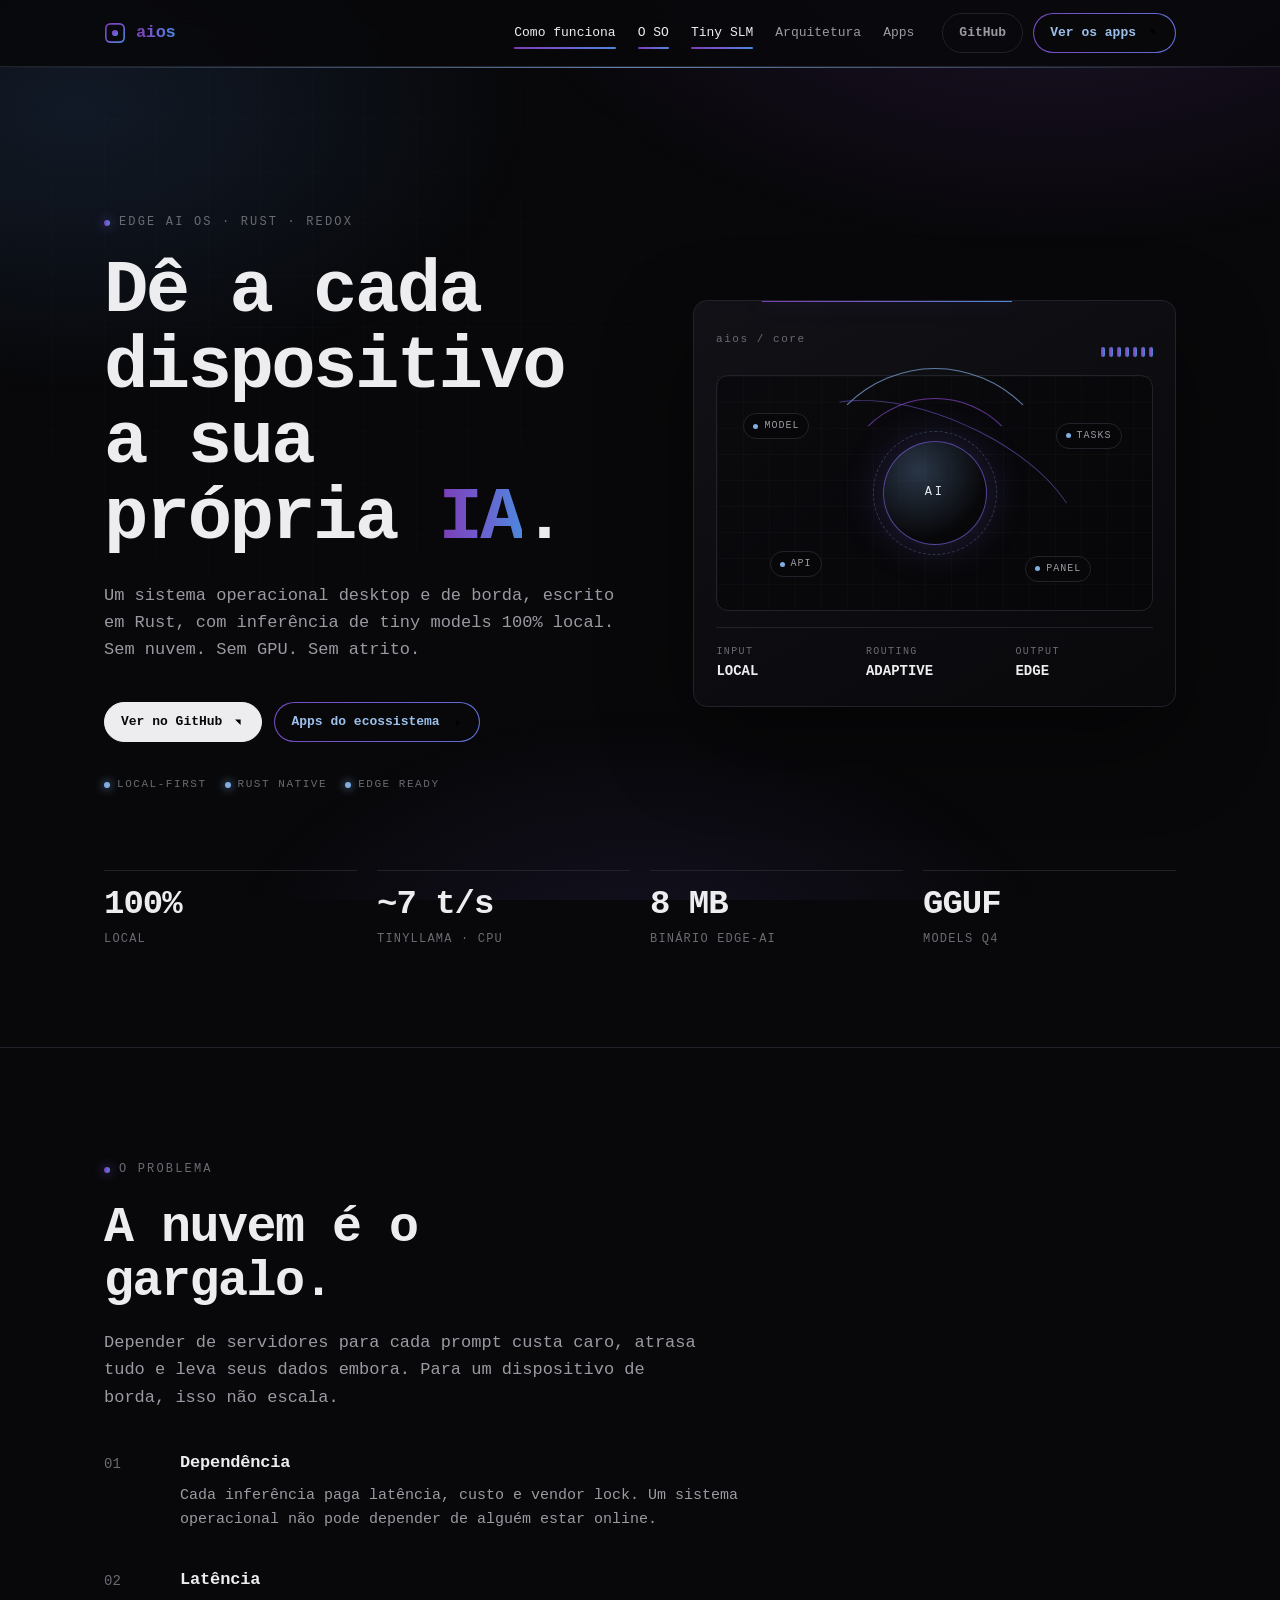
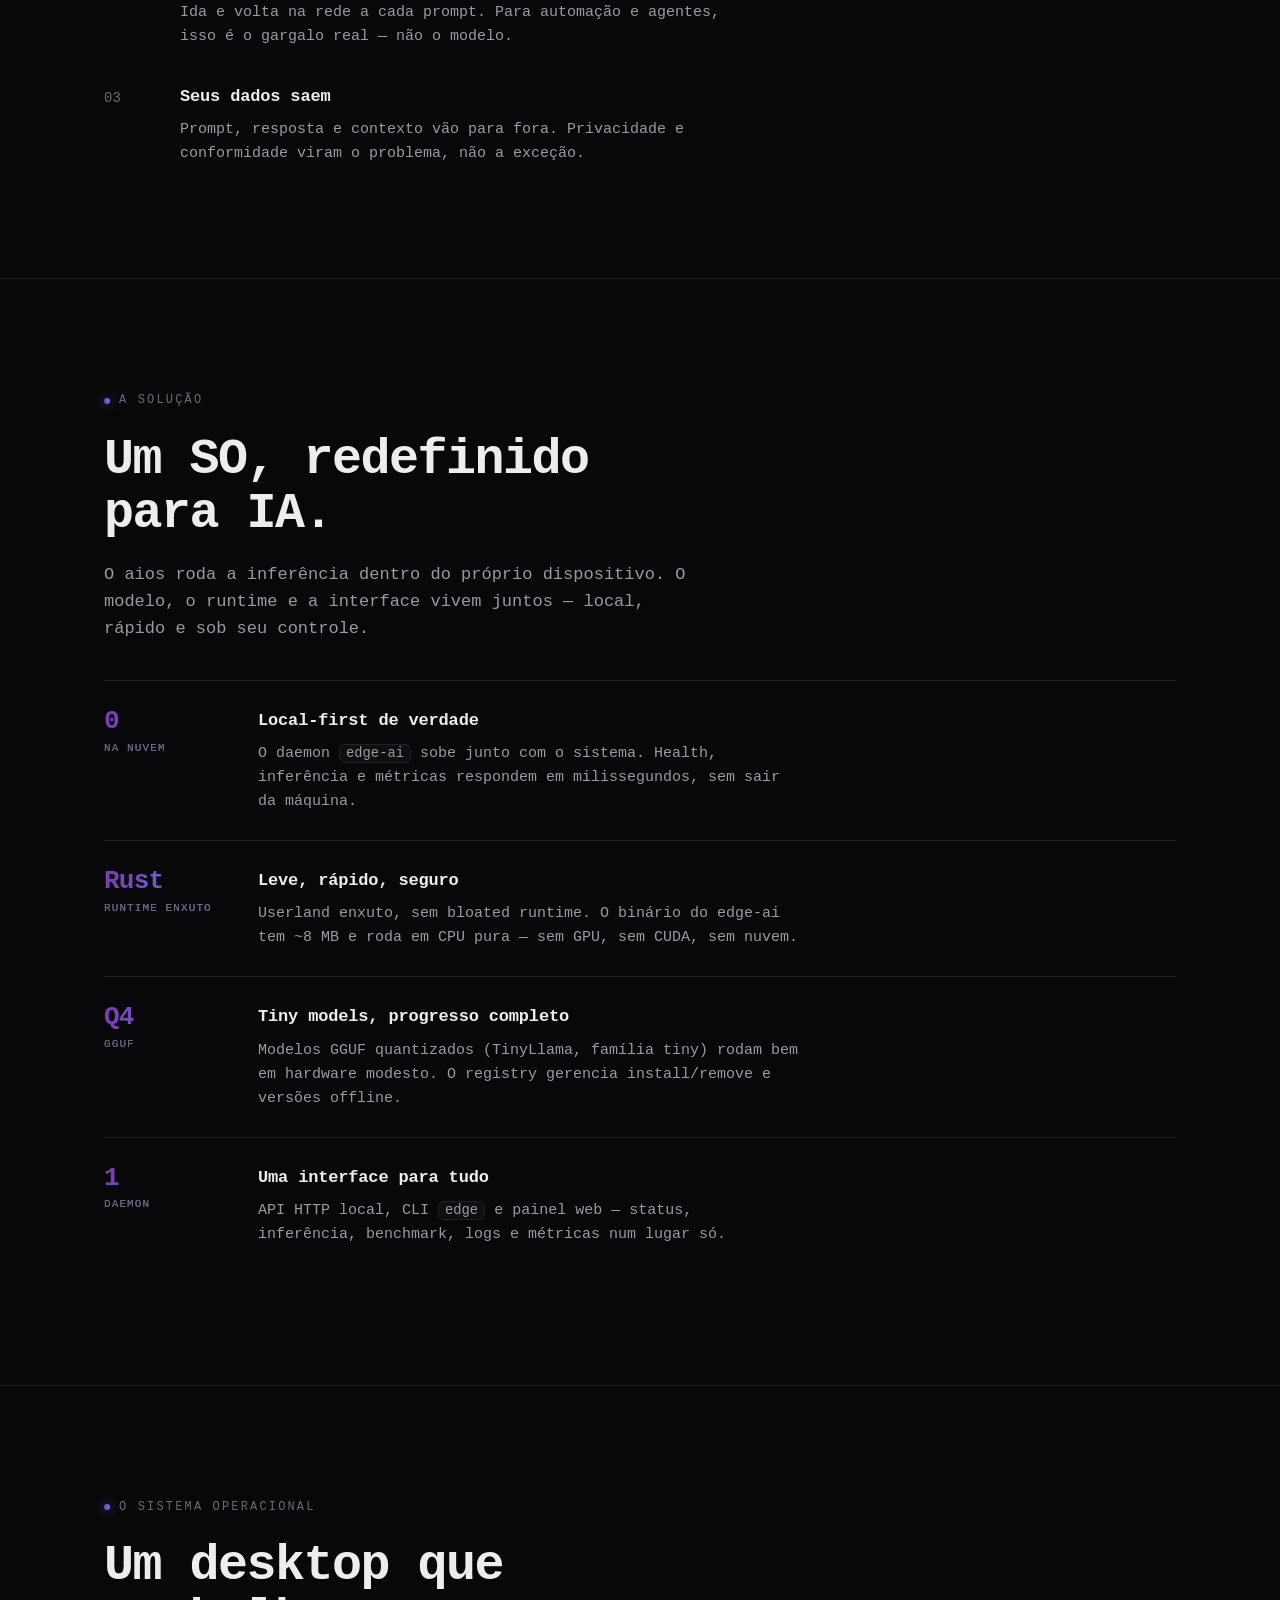
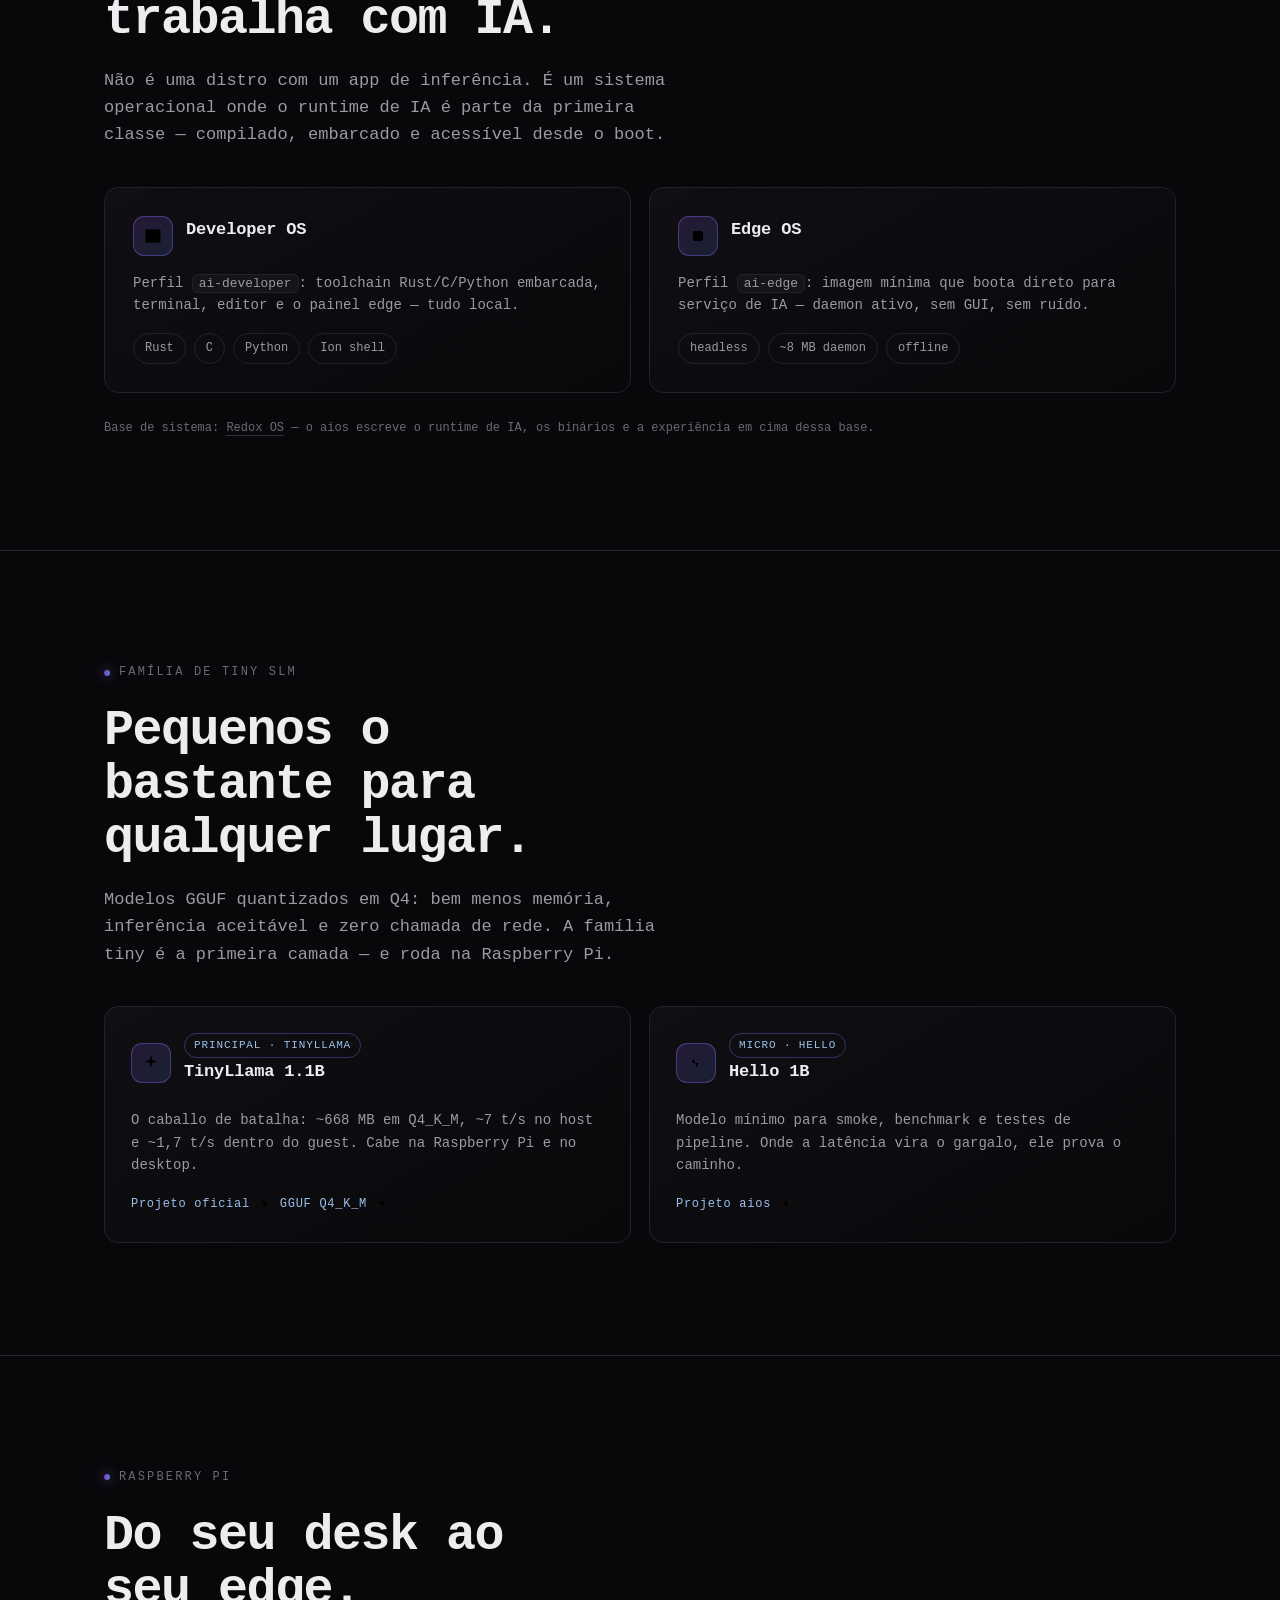
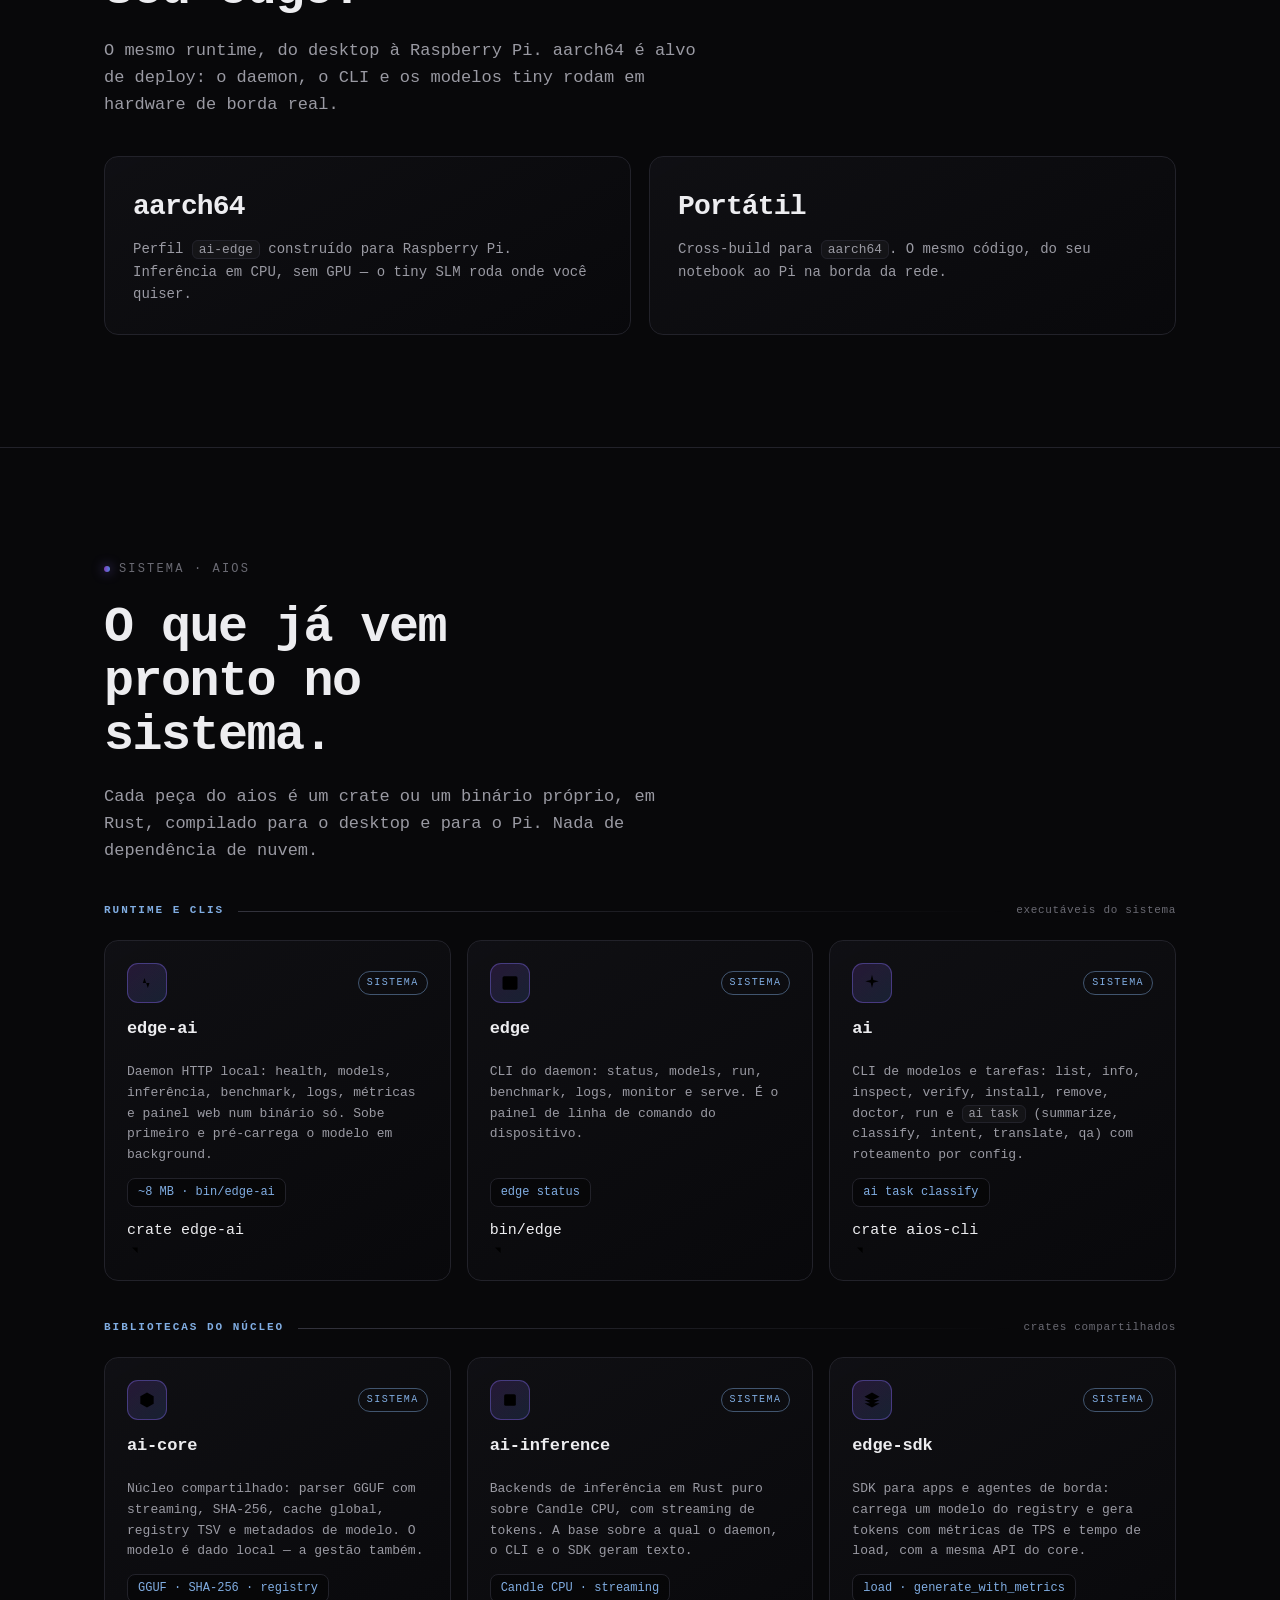
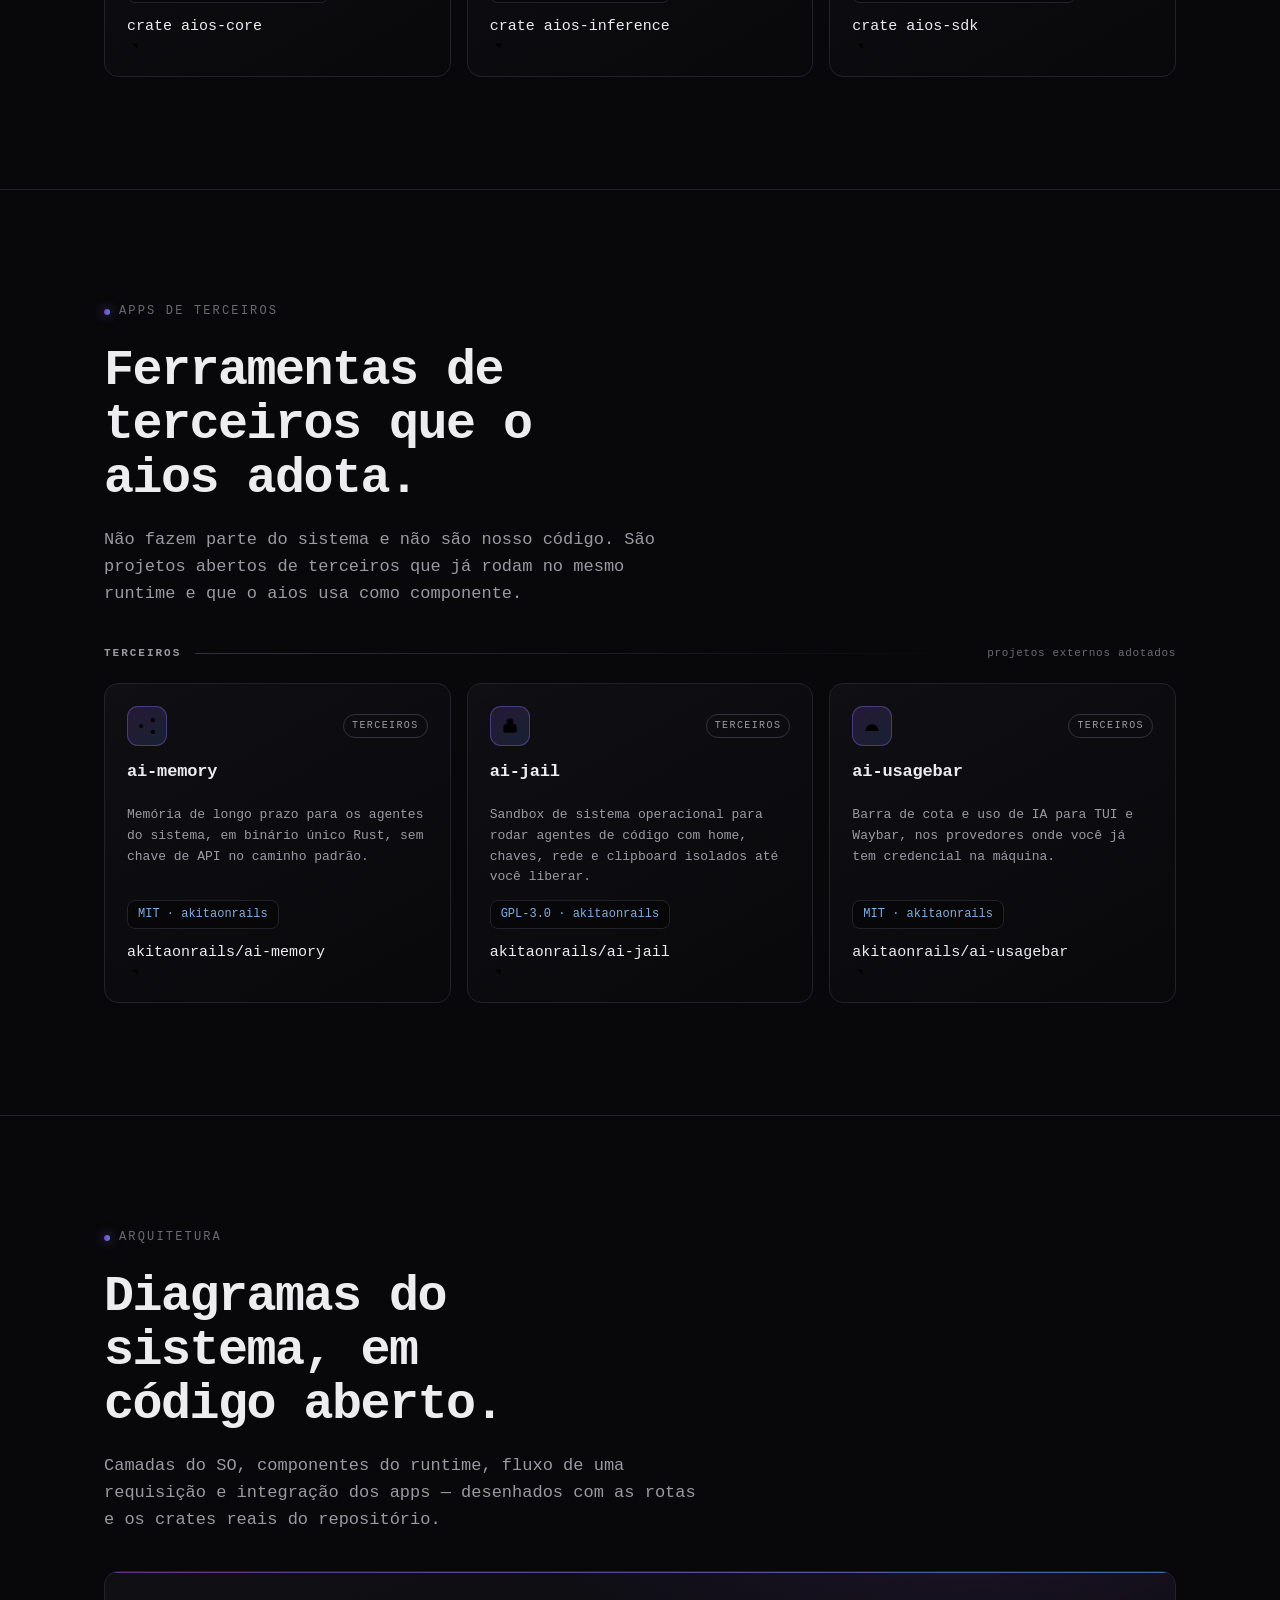
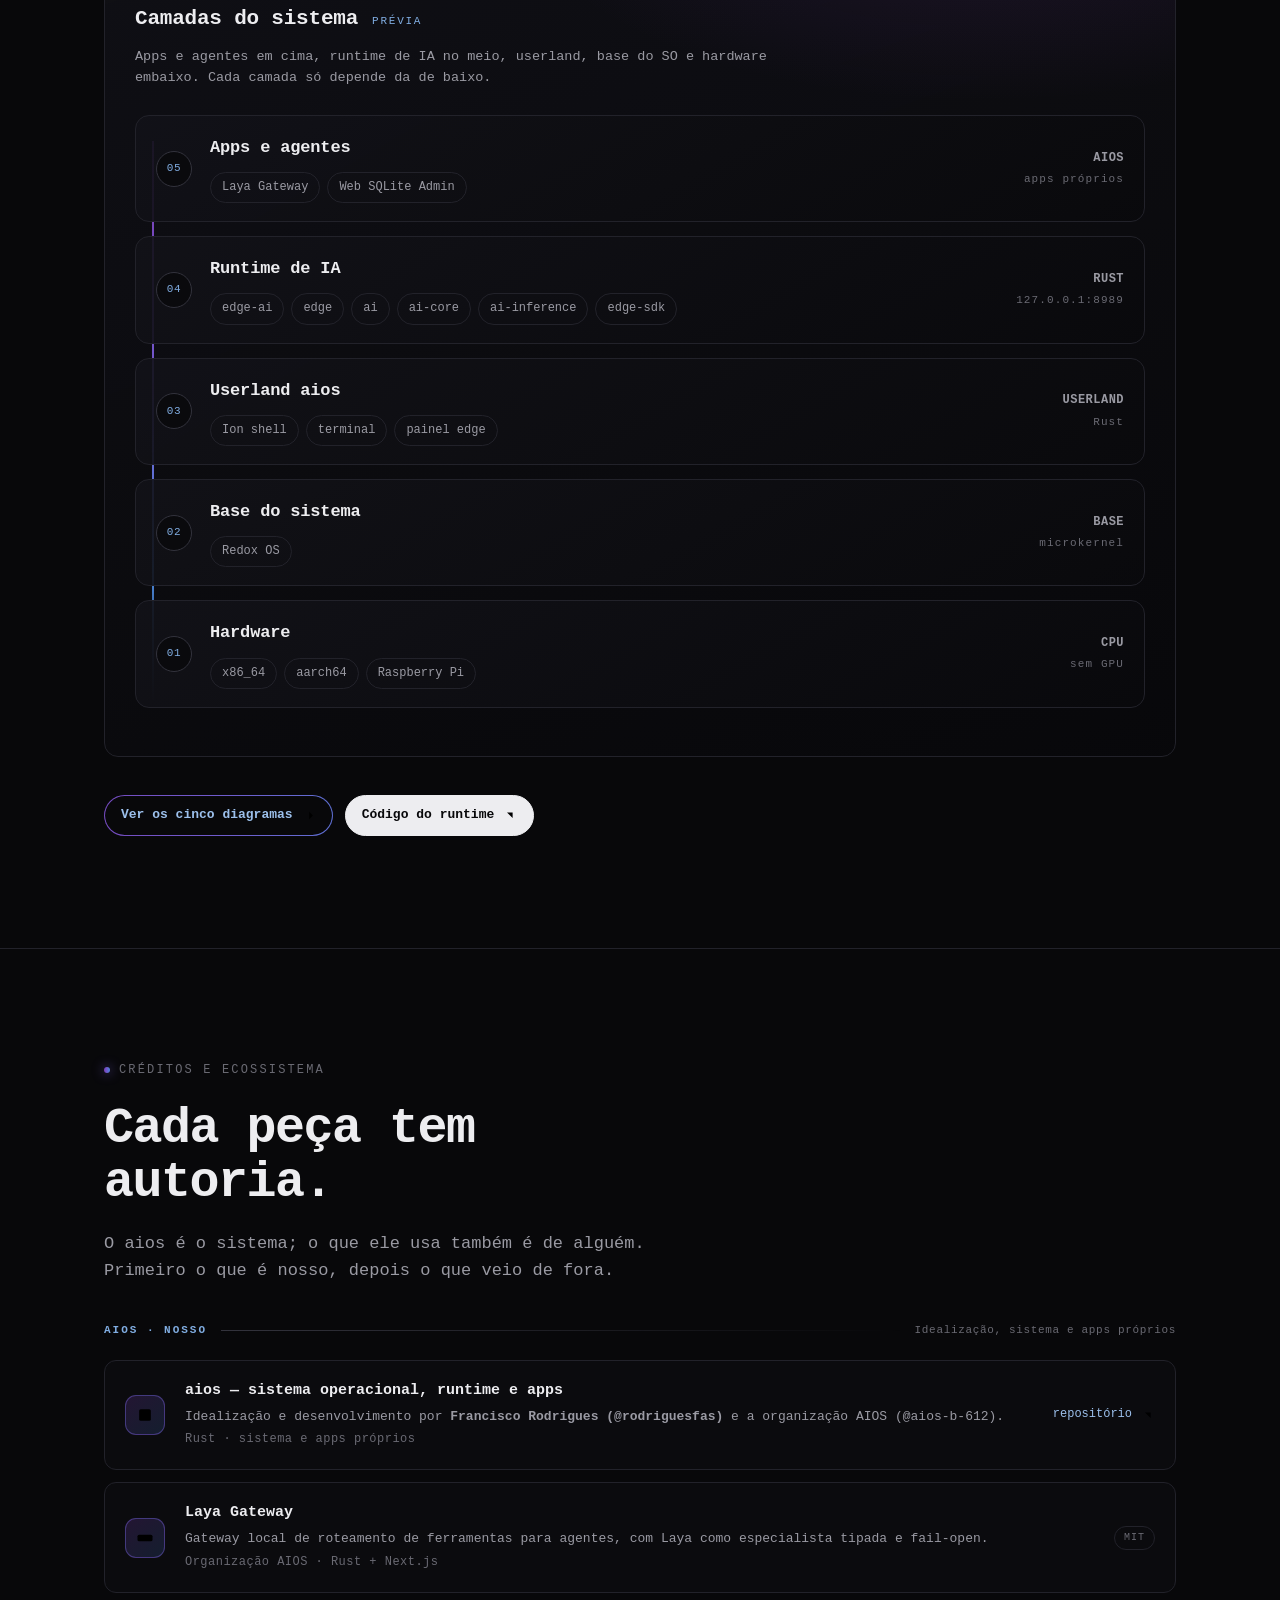
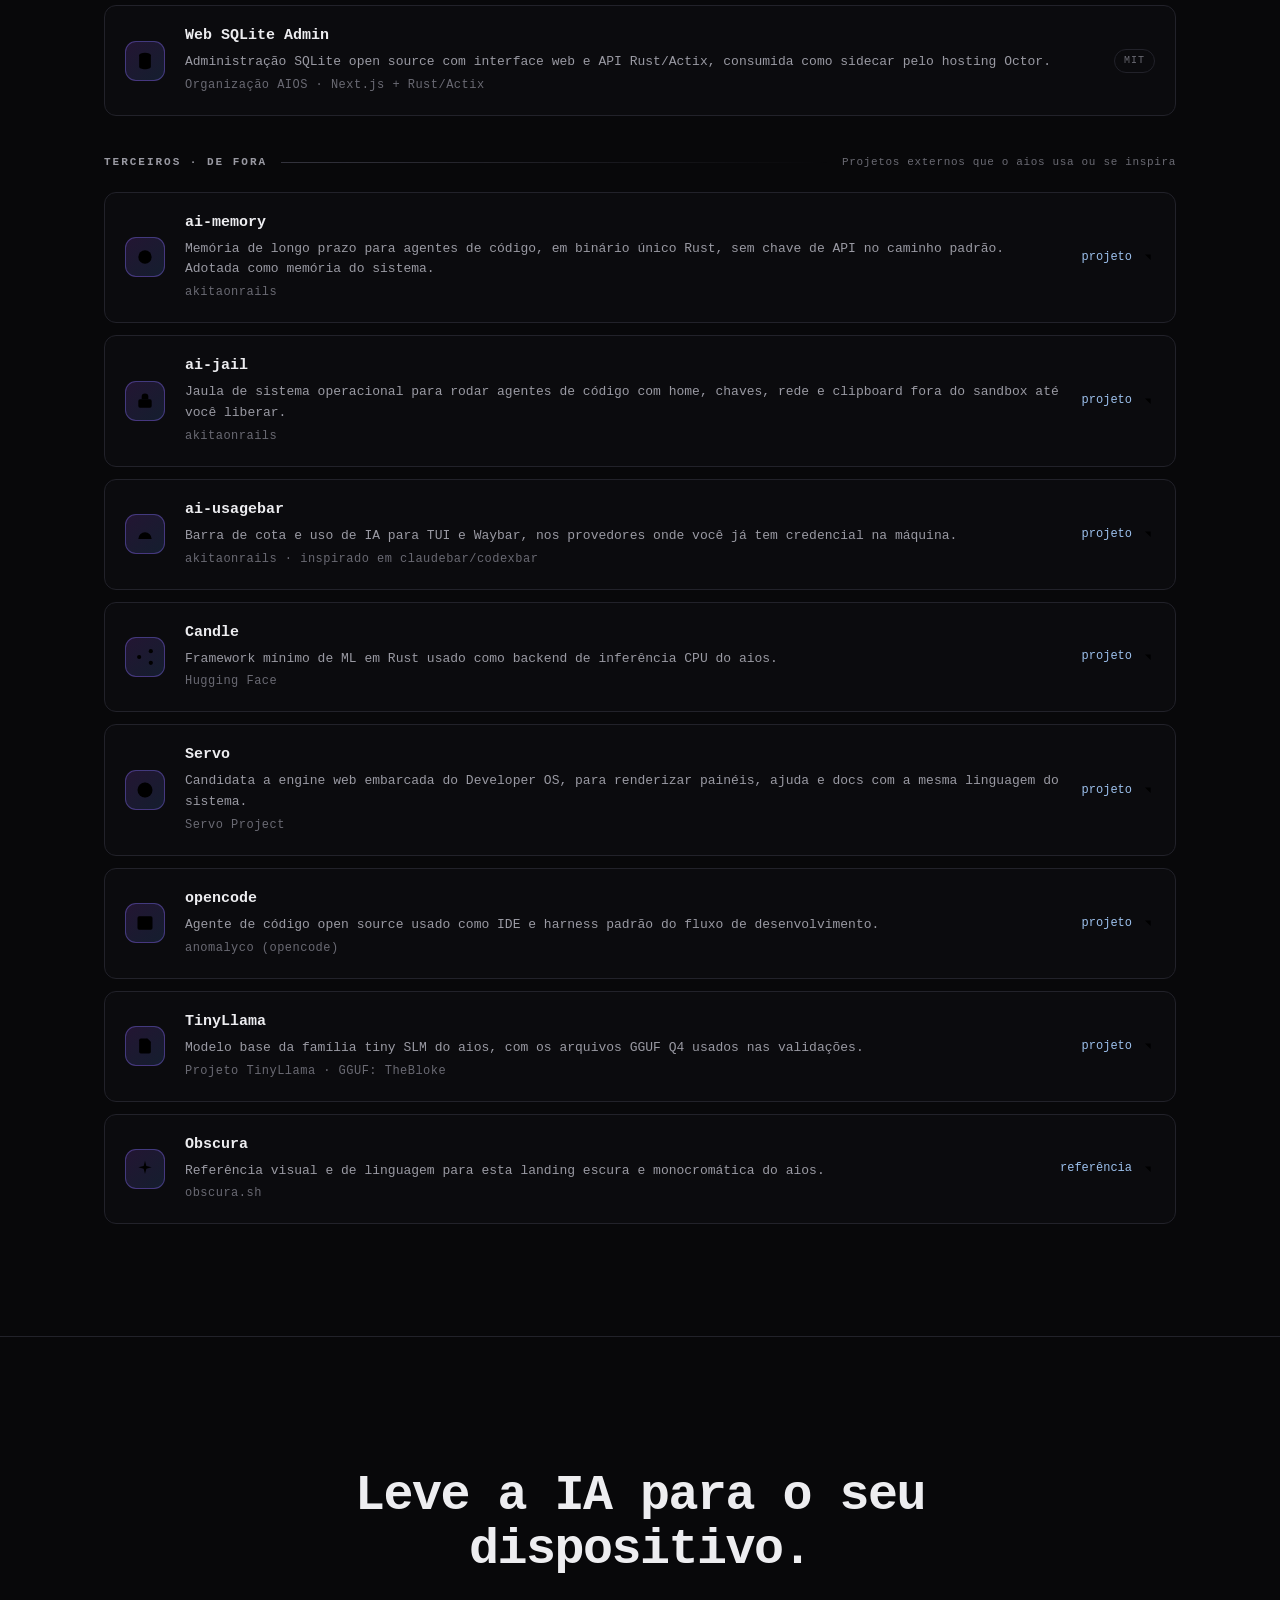
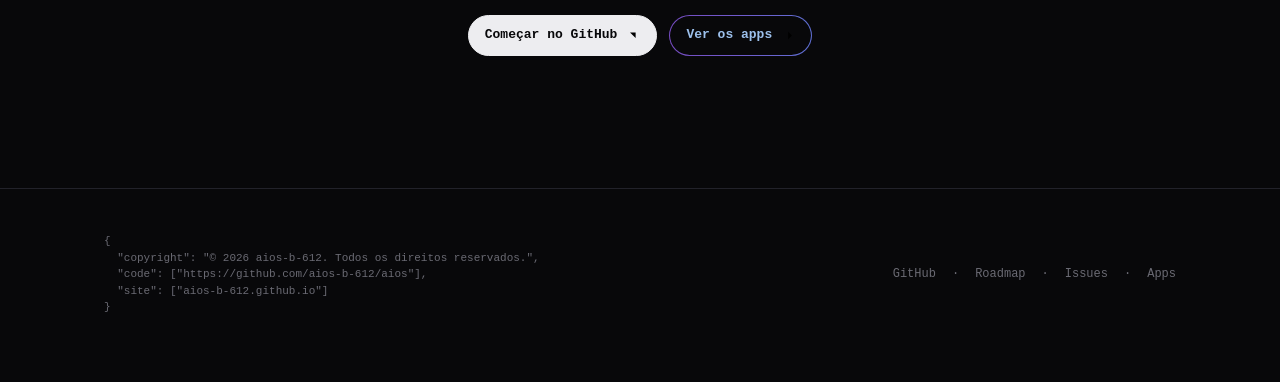
==== commit 9411f47a: "revert: restaurar versão de 2026-09-25 do site AIOS" ====
--- a/index.html
+++ b/index.html
@@ -1,780 +1,618 @@
-<!doctype html>
+<!DOCTYPE html>
 <html lang="pt-BR">
 <head>
-  <meta charset="utf-8">
-  <meta name="viewport" content="width=device-width, initial-scale=1">
-  <title>AIOS - AI Operating System para Edge e Dispositivos</title>
-  <meta name="description" content="AIOS: Sistema operacional AI-first para edge computing, inferência de modelos GGUF e deployment em dispositivos Raspberry Pi, x86_64 e aarch64">
-  <link rel="preconnect" href="https://fonts.googleapis.com">
-  <link rel="preconnect" href="https://fonts.gstatic.com" crossorigin>
-  <link href="https://fonts.googleapis.com/css2?family=Inter:wght@400;500;600&family=JetBrains+Mono:wght@400;500&display=swap" rel="stylesheet">
-  <style>
-    :root {
-      --bg: #0a0a0f;
-      --bg-subtle: #12121a;
-      --fg: #f0f0f5;
-      --muted: #737383;
-      --accent: #00d4aa;
-      --accent-dim: rgba(0, 212, 170, 0.15);
-      --card: #161a24;
-      --border: #2a2a3a;
-      --radius: 12px;
-    }
-
-    * {
-      box-sizing: border-box;
-    }
-
-    html {
-      scroll-behavior: smooth;
-    }
-
-    body {
-      font-family: 'Inter', sans-serif;
-      background: var(--bg);
-      color: var(--fg);
-      line-height: 1.6;
-      margin: 0;
-      min-height: 100vh;
-    }
-
-    /* Background atmosphere */
-    .bg-atmosphere {
-      position: fixed;
-      inset: 0;
-      pointer-events: none;
-      z-index: 0;
-      overflow: hidden;
-    }
-
-    .bg-atmosphere::before,
-    .bg-atmosphere::after {
-      content: '';
-      position: absolute;
-      border-radius: 50%;
-      filter: blur(80px);
-      opacity: 0.6;
-    }
-
-    .bg-atmosphere::before {
-      width: 400px;
-      height: 400px;
-      background: var(--accent);
-      top: -100px;
-      left: -100px;
-      animation: float 20s ease-in-out infinite;
-    }
-
-    .bg-atmosphere::after {
-      width: 300px;
-      height: 300px;
-      background: #6366f1;
-      bottom: -50px;
-      right: -50px;
-      animation: float 25s ease-in-out infinite reverse;
-    }
-
-    @keyframes float {
-      0%, 100% { transform: translate(0, 0); }
-      33% { transform: translate(30px, -30px); }
-      66% { transform: translate(-20px, 20px); }
-    }
-
-    /* Gradient orb for subtle movement */
-    .orb {
-      position: absolute;
-      border-radius: 50%;
-      filter: blur(60px);
-      opacity: 0.3;
-      animation: orbFloat 18s ease-in-out infinite;
-    }
-
-    .orb-1 {
-      width: 250px;
-      height: 250px;
-      background: #00d4aa;
-      top: 20%;
-      left: 10%;
-      animation-delay: 0s;
-    }
-
-    .orb-2 {
-      width: 200px;
-      height: 200px;
-      background: #6366f1;
-      bottom: 20%;
-      right: 10%;
-      animation-delay: -6s;
-    }
-
-    .orb-3 {
-      width: 150px;
-      height: 150px;
-      background: #f472b6;
-      top: 60%;
-      left: 70%;
-      animation-delay: -12s;
-    }
-
-    @keyframes orbFloat {
-      0%, 100% { transform: translate(0, 0) scale(1); }
-      50% { transform: translate(20px, -20px) scale(1.05); }
-    }
-
-    /* Container */
-    .container {
-      position: relative;
-      z-index: 1;
-      max-width: 860px;
-      margin: 0 auto;
-      padding: 24px;
-    }
-
-    /* Focus visible */
-    a:focus-visible, button:focus-visible {
-      outline: 2px solid var(--accent);
-      outline-offset: 2px;
-    }
-
-    /* Header */
-    header {
-      padding: 20px 0;
-      margin-bottom: 40px;
-      border-bottom: 1px solid var(--border);
-    }
-
-    header .container {
-      display: flex;
-      justify-content: space-between;
-      align-items: center;
-      flex-wrap: wrap;
-      gap: 16px;
-    }
-
-    .logo {
-      display: flex;
-      align-items: center;
-      gap: 10px;
-      text-decoration: none;
-      color: var(--fg);
-      font-weight: 600;
-      font-size: 1.5rem;
-    }
-
-    .logo svg {
-      width: 32px;
-      height: 32px;
-    }
-
-    .nav {
-      display: flex;
-      gap: 16px;
-      flex-wrap: wrap;
-      align-items: center;
-    }
-
-    .nav a {
-      color: var(--muted);
-      text-decoration: none;
-      font-size: 0.875rem;
-      transition: color 0.2s ease;
-    }
-
-    .nav a:hover {
-      color: var(--fg);
-    }
-
-    .cta-btn {
-      display: inline-flex;
-      align-items: center;
-      gap: 8px;
-      background: var(--accent);
-      color: var(--bg);
-      border: none;
-      padding: 10px 20px;
-      border-radius: var(--radius);
-      font-size: 0.875rem;
-      font-weight: 500;
-      cursor: pointer;
-      transition: background 0.2s ease, transform 0.1s ease;
-      white-space: nowrap;
-    }
-
-    .cta-btn:hover {
-      background: #00f0bb;
-    }
-
-    .cta-btn:focus-visible {
-      outline: 2px solid var(--bg);
-      outline-offset: 2px;
-    }
-
-    /* Hero */
-    .hero {
-      padding: 80px 0;
-      text-align: center;
-    }
-
-    .hero h1 {
-      font-size: clamp(2.5rem, 6vw, 4.5rem);
-      font-weight: 600;
-      line-height: 1.1;
-      margin-bottom: 24px;
-      letter-spacing: -0.02em;
-    }
-
-    .hero p {
-      font-size: 1.25rem;
-      color: var(--muted);
-      max-width: 620px;
-      margin: 0 auto 32px;
-      line-height: 1.5;
-    }
-
-    .hero .hero-tags {
-      display: flex;
-      justify-content: center;
-      gap: 12px;
-      flex-wrap: wrap;
-      margin-top: 24px;
-    }
-
-    .tag {
-      font-size: 0.75rem;
-      padding: 6px 12px;
-      background: var(--accent-dim);
-      color: var(--accent);
-      border-radius: 20px;
-      font-weight: 500;
-      transition: background 0.2s ease;
-    }
-
-    .tag:hover {
-      background: var(--accent);
-      color: var(--bg);
-    }
-
-    /* Stats */
-    .stats {
-      padding: 60px 0;
-      background: var(--bg-subtle);
-      border-radius: var(--radius);
-      margin: 40px 0;
-    }
-
-    .stats .container {
-      display: grid;
-      grid-template-columns: repeat(auto-fit, minmax(150px, 1fr));
-      gap: 24px;
-    }
-
-    .stat-item {
-      text-align: center;
-    }
-
-    .stat-value {
-      font-size: 2.25rem;
-      font-weight: 600;
-      color: var(--accent);
-      margin-bottom: 4px;
-    }
-
-    .stat-label {
-      font-size: 0.875rem;
-      color: var(--muted);
-    }
-
-    /* Sections */
-    section {
-      padding: 60px 0;
-    }
-
-    section:nth-child(even) {
-      background: var(--bg-subtle);
-    }
-
-    .section-title {
-      font-size: 1.75rem;
-      font-weight: 600;
-      margin-bottom: 24px;
-      text-align: center;
-    }
-
-    .section-subtitle {
-      text-align: center;
-      color: var(--muted);
-      max-width: 540px;
-      margin: 0 auto 48px;
-      font-size: 1.125rem;
-    }
-
-    /* Features Grid */
-    .features-grid {
-      display: grid;
-      grid-template-columns: repeat(auto-fit, minmax(280px, 1fr));
-      gap: 24px;
-    }
-
-    .feature-card {
-      background: var(--card);
-      border: 1px solid var(--border);
-      border-radius: var(--radius);
-      padding: 32px 24px;
-      transition: transform 0.2s ease, border-color 0.2s ease;
-    }
-
-    .feature-card:hover {
-      transform: translateY(-4px);
-      border-color: var(--accent);
-    }
-
-    .feature-icon {
-      width: 48px;
-      height: 48px;
-      margin-bottom: 20px;
-    }
-
-    .feature-card h3 {
-      font-size: 1.25rem;
-      margin-bottom: 8px;
-    }
-
-    .feature-card p {
-      color: var(--muted);
-      font-size: 0.9375rem;
-      line-height: 1.5;
-    }
-
-    /* Code blocks */
-    .code-block {
-      background: var(--bg-subtle);
-      border-radius: var(--radius);
-      padding: 24px;
-      overflow-x: auto;
-      margin: 24px 0;
-    }
-
-    .code-block pre {
-      font-family: 'JetBrains Mono', monospace;
-      font-size: 0.875rem;
-      line-height: 1.5;
-      color: var(--fg);
-      margin: 0;
-    }
-
-    .code-block code {
-      color: var(--accent);
-    }
-
-    /* CTA */
-    .cta {
-      text-align: center;
-      padding: 80px 0;
-    }
-
-    .cta h2 {
-      font-size: 2rem;
-      margin-bottom: 20px;
-    }
-
-    .cta p {
-      color: var(--muted);
-      margin-bottom: 32px;
-    }
-
-    .cta .btn-primary {
-      display: inline-block;
-      background: var(--accent);
-      color: var(--bg);
-      padding: 14px 32px;
-      border-radius: var(--radius);
-      text-decoration: none;
-      font-weight: 500;
-      font-size: 1rem;
-      transition: background 0.2s ease;
-    }
-
-    .cta .btn-primary:hover {
-      background: #00f0bb;
-    }
-
-    /* Footer */
-    footer {
-      padding: 40px 0;
-      border-top: 1px solid var(--border);
-      color: var(--muted);
-      font-size: 0.875rem;
-    }
-
-    .footer .container {
-      display: flex;
-      justify-content: space-between;
-      align-items: center;
-      flex-wrap: wrap;
-      gap: 24px;
-    }
-
-    .footer-links a {
-      color: var(--muted);
-      text-decoration: none;
-      margin-left: 16px;
-      transition: color 0.2s ease;
-    }
-
-    .footer-links a:hover {
-      color: var(--accent);
-    }
-
-    .footer-legal a {
-      color: var(--muted);
-      text-decoration: none;
-      margin-left: 24px;
-      font-size: 0.75rem;
-    }
-
-    /* Mobile menu btn */
-    .menu-btn {
-      display: none;
-      background: none;
-      border: none;
-      color: var(--fg);
-      font-size: 1.5rem;
-      cursor: pointer;
-    }
-
-    /* Responsive */
-    @media (max-width: 768px) {
-      .nav {
-        display: none;
-      }
-
-      .menu-btn {
-        display: block;
-      }
-
-      .nav.active {
-        display: flex;
-        position: absolute;
-        top: 100%;
-        left: 0;
-        right: 0;
-        background: var(--card);
-        flex-direction: column;
-        padding: 20px;
-        gap: 16px;
-      }
-    }
-  </style>
+<meta charset="utf-8">
+<meta name="viewport" content="width=device-width, initial-scale=1">
+<title>aios — o sistema operacional que dá IA ao seu dispositivo</title>
+<meta name="description" content="Um sistema operacional desktop e de borda, escrito em Rust, com inferência de tiny models 100% local. Sem nuvem, sem GPU, sem atrito.">
+<meta name="theme-color" content="#08080a">
+<link rel="icon" href="favicon.svg" type="image/svg+xml">
+<link rel="stylesheet" href="styles.css">
+<script src="site.js" defer></script>
+
+<style>
+  .reveal{animation: card-in .6s ease forwards; animation-delay: .1s}
+  .step-node{animation: pulse-slow 4s ease-in-out infinite}
+</style>
 </head>
 <body>
-  <div class="bg-atmosphere">
-    <div class="orb orb-1"></div>
-    <div class="orb orb-2"></div>
-    <div class="orb orb-3"></div>
+
+<svg class="svg-sprite" aria-hidden="true" focusable="false">
+  <symbol id="icon-arrow-up-right" viewBox="0 0 24 24"><path d="M7 17 17 7M8 7h9v9"/></symbol>
+  <symbol id="icon-arrow-right" viewBox="0 0 24 24"><path d="M5 12h14M13 6l6 6-6 6"/></symbol>
+  <symbol id="icon-menu" viewBox="0 0 24 24"><path d="M4 7h16M4 12h16M4 17h16"/></symbol>
+  <symbol id="icon-close" viewBox="0 0 24 24"><path d="m6 6 12 12M18 6 6 18"/></symbol>
+  <symbol id="icon-terminal" viewBox="0 0 24 24"><rect x="3" y="4" width="18" height="16" rx="2"/><path d="m7 9 3 3-3 3M13 15h4"/></symbol>
+  <symbol id="icon-chip" viewBox="0 0 24 24"><rect x="6" y="6" width="12" height="12" rx="2"/><path d="M9 9h6v6H9zM9 2v4M15 2v4M9 18v4M15 18v4M2 9h4M2 15h4M18 9h4M18 15h4"/></symbol>
+  <symbol id="icon-cpu" viewBox="0 0 24 24"><rect x="5" y="5" width="14" height="14" rx="2"/><rect x="9" y="9" width="6" height="6"/><path d="M9 2v3M15 2v3M9 19v3M15 19v3M2 9h3M2 15h3M19 9h3M19 15h3"/></symbol>
+  <symbol id="icon-database" viewBox="0 0 24 24"><ellipse cx="12" cy="5" rx="7" ry="3"/><path d="M5 5v7c0 1.66 3.13 3 7 3s7-1.34 7-3V5M5 12v7c0 1.66 3.13 3 7 3s7-1.34 7-3v-7"/></symbol>
+  <symbol id="icon-layers" viewBox="0 0 24 24"><path d="m12 3 9 5-9 5-9-5 9-5Z"/><path d="m3 12 9 5 9-5M3 16l9 5 9-5"/></symbol>
+  <symbol id="icon-box" viewBox="0 0 24 24"><path d="m12 3 8 4.5v9L12 21l-8-4.5v-9L12 3Z"/><path d="m4.5 7.8 7.5 4.4 7.5-4.4M12 12.2V21"/></symbol>
+  <symbol id="icon-network" viewBox="0 0 24 24"><circle cx="5" cy="12" r="2.5"/><circle cx="19" cy="5" r="2.5"/><circle cx="19" cy="19" r="2.5"/><path d="m7.2 10.8 9.6-4.6M7.2 13.2l9.6 4.6"/></symbol>
+  <symbol id="icon-gateway" viewBox="0 0 24 24"><rect x="3" y="8" width="18" height="8" rx="2"/><path d="M7 12h.01M11 12h.01M15 12h.01M19 12h.01M7 8V5M17 8V5M7 16v3M17 16v3"/></symbol>
+  <symbol id="icon-pulse" viewBox="0 0 24 24"><path d="M3 12h4l2-6 4 12 2-6h6"/></symbol>
+  <symbol id="icon-spark" viewBox="0 0 24 24"><path d="m12 2 1.6 6.4L20 10l-6.4 1.6L12 18l-1.6-6.4L4 10l6.4-1.6L12 2Z"/></symbol>
+  <symbol id="icon-shield" viewBox="0 0 24 24"><path d="M12 3 20 6v5c0 5-3.4 8.4-8 10-4.6-1.6-8-5-8-10V6l8-3Z"/><path d="m8.5 12 2.2 2.2 4.8-4.8"/></symbol>
+  <symbol id="icon-code" viewBox="0 0 24 24"><path d="m8 9-4 3 4 3M16 9l4 3-4 3M14 5l-4 14"/></symbol>
+  <symbol id="icon-memory" viewBox="0 0 24 24"><circle cx="12" cy="12" r="8"/><path d="M9 10h.01M15 10h.01M9.6 14.4c1.5 1.2 3.3 1.2 4.8 0"/></symbol>
+  <symbol id="icon-lock" viewBox="0 0 24 24"><rect x="4" y="10" width="16" height="10" rx="2"/><path d="M8 10V7a4 4 0 0 1 8 0v3"/></symbol>
+  <symbol id="icon-gauge" viewBox="0 0 24 24"><path d="M4 18a8 8 0 1 1 16 0M12 18l4-6"/></symbol>
+  <symbol id="icon-globe" viewBox="0 0 24 24"><circle cx="12" cy="12" r="9"/><path d="M3 12h18M12 3c2.5 2.7 3.8 5.8 3.8 9S14.5 18.3 12 21c-2.5-2.7-3.8-5.8-3.8-9S9.5 5.7 12 3Z"/></symbol>
+  <symbol id="icon-doc" viewBox="0 0 24 24"><path d="M9 3h6l4 4v12a2 2 0 0 1-2 2H7a2 2 0 0 1-2-2V5a2 2 0 0 1 2-2h2Z"/><path d="M14 3v5h5M9 13h6M9 17h4"/></symbol>
+  <symbol id="icon-github" viewBox="0 0 24 24"><path d="M15 22v-3.9c.04-1-.36-1.7-.82-2.1 2.7-.3 5.53-1.33 5.53-6a4.66 4.66 0 0 0-1.24-3.25 4.34 4.34 0 0 0-.1-3.22s-1.02-.33-3.35 1.27a11.62 11.62 0 0 0-6.1 0C6.5 2.21 5.48 2.54 5.48 2.54a4.34 4.34 0 0 0-.1 3.22A4.66 4.66 0 0 0 4.14 9c0 4.66 2.83 5.69 5.53 6-.33.25-.62.71-.72 1.38-.64.28-2.26.83-3.26-1a1.1 1.1 0 0 0-1.2-.57 1.1 1.1 0 0 0-.63 1.77c1.13 1.93 2.58 2.1 4.14 2.1V22"/></symbol>
+</svg>
+
+<header>
+  <div class="wrap nav">
+    <a class="logo" href="index.html" aria-label="aios, início">
+      <svg viewBox="0 0 24 24" fill="none" aria-hidden="true">
+        <defs>
+          <linearGradient id="logo-grad" x1="0" y1="0" x2="1" y2="1">
+            <stop offset="0%" stop-color="#7a3db4"/>
+            <stop offset="50%" stop-color="#715acd"/>
+            <stop offset="100%" stop-color="#4c88dc"/>
+          </linearGradient>
+        </defs>
+        <rect x="2" y="2" width="20" height="20" rx="5" stroke="url(#logo-grad)" stroke-width="1.8"/>
+        <circle cx="12" cy="12" r="3.4" fill="url(#logo-grad)"/>
+      </svg>
+      <b>aios</b>
+    </a>
+    <button class="nav-toggle" type="button" aria-expanded="false" aria-controls="nav" aria-label="Abrir menu">
+      <svg class="icon"><use href="#icon-menu"></use></svg>
+      <svg class="icon icon-close"><use href="#icon-close"></use></svg>
+    </button>
+    <nav class="navlinks" id="nav" aria-label="Navegação principal">
+      <a href="index.html#how">Como funciona</a>
+      <a href="index.html#os">O SO</a>
+      <a href="index.html#slm">Tiny SLM</a>
+      <a href="arquitetura.html">Arquitetura</a>
+      <a href="apps.html">Apps</a>
+    </nav>
+    <div class="navcta">
+      <a class="btn btn-ghost" href="https://github.com/aios-b-612/aios" target="_blank" rel="noopener">GitHub</a>
+      <a class="btn btn-brand" href="apps.html">Ver os apps <svg class="icon icon-sm"><use href="#icon-arrow-up-right"></use></svg></a>
+    </div>
   </div>
-
-  <header>
-    <div class="container">
-      <a href="#" class="logo">
-        <svg viewBox="0 0 24 24" fill="none" stroke="currentColor" stroke-width="2">
-          <rect x="3" y="11" width="18" height="11" rx="2" ry="2"/>
-          <path d="M7 11V7a5 5 0 0 1 10 0v4"/>
-        </svg>
-        AIOS
-      </a>
-      <button class="menu-btn" aria-label="Abrir menu">☰</button>
-      <nav class="nav" aria-label="Navegação principal">
-        <a href="#how-it-works">Como funciona</a>
-        <a href="#features">Funcionalidades</a>
-        <a href="#apps">Apps</a>
-        <a href="#docs">Documentação</a>
-      </nav>
-      <a href="#get-started" class="cta-btn">Começar agora</a>
-    </div>
-  </header>
-
-  <main>
-    <section class="hero">
-      <div class="container">
-        <h1>O Sistema Operacional AI-First para Edge</h1>
-        <p>Execute inferência de modelos GGUF, gerencie dispositivos e despliegue aplicações AI em qualquer hardware — do Raspberry Pi ao data center.</p>
-
-        <div class="hero-tags">
-          <span class="tag">Edge AI</span>
-          <span class="tag">GPU/NPU</span>
-          <span class="tag">GGUF</span>
-          <span class="tag">Redox</span>
-        </div>
-      </div>
-    </section>
-
-    <section class="stats">
-      <div class="container">
-        <div class="stats-grid">
-          <div class="stat-item">
-            <div class="stat-value" data-target="12">0</div>
-            <div class="stat-label">Dispositivos conectados</div>
-          </div>
-          <div class="stat-item">
-            <div class="stat-value" data-target="15">0</div>
-            <div class="stat-label">Países</div>
-          </div>
-          <div class="stat-item">
-            <div class="stat-value" data-target="4.7">0</div>
-            <div class="stat-label">TB processados</div>
-          </div>
-          <div class="stat-item">
-            <div class="stat-value" data-target="99.9">0</div>
-            <div class="stat-label">Uptime</div>
-          </div>
-        </div>
-      </div>
-    </section>
-
-    <section id="how-it-works">
-      <div class="container">
-        <h2 class="section-title">Como funciona</h2>
-        <p class="section-subtitle">Do modelo ao dispositivo em alguns passos</p>
-
-        <div class="features-grid">
-          <article class="feature-card">
-            <div class="feature-icon" style="filter: invert(1);">
-              <svg viewBox="0 0 24 24" fill="none" stroke="currentColor" stroke-width="2">
-                <path d="M12 2v4l10 8-10 8v-4"/><line x1="2" y1="12" x2="22" y2="12"/><path d="M2 12l10-8 10 8"/>
-              </svg>
-            </div>
-            <h3>Carregue modelos GGUF</h3>
-            <p>Suporte nativo para milhares de modelos GGUF — from 7B a 70B parâmetros. Otimizado para inferência edge.</p>
-          </article>
-
-          <article class="feature-card">
-            <div class="feature-icon" style="filter: invert(1);">
-              <svg viewBox="0 0 24 24" fill="none" stroke="currentColor" stroke-width="2">
-                <circle cx="12" cy="12" r="10"/><polyline points="12 6 12 12 16 14"/></svg>
-            </div>
-            <h3>Inferência local</h3>
-            <p>Execute IA diretamente no dispositivo sem dependência de nuvem. Latência sub-10ms em hardware compatível.</p>
-          </article>
-
-          <article class="feature-card">
-            <div class="feature-icon" style="filter: invert(1);">
-              <svg viewBox="0 0 24 24" fill="none" stroke="currentColor" stroke-width="2">
-                <path d="M12 2L2 7l10 5 10-5-10-5z"/><path d="M2 17l10 5 10-5M2 12l10-5 10 5"/></svg>
-            </div>
-            <h3>Gerencie dispositivos</h3>
-            <p>Painel unificado para monitoramento, updates e deploy em massa de dispositivos edge em qualquer rede.</p>
-          </article>
-
-          <article class="feature-card">
-            <div class="feature-icon" style="filter: invert(1);">
-              <svg viewBox="0 0 24 24" fill="none" stroke="currentColor" stroke-width="2">
-                <rect x="3" y="11" width="18" height="11" rx="2" ry="2"/><line x1="7" y1="7" x2="7" y2="1"/><line x1="15" y1="7" x2="15" y2="1"/><path d="M10 14l4-4 4 4M6 10l4 4 4-4"/></svg>
-            </div>
-            <h3>Segurança isolada</h3>
-            <p>Esquema de contêiner Redox com permissões granulares. Isolamento por default — seguro por design.</p>
-          </article>
-        </div>
-      </div>
-    </section>
-
-    <section id="features">
-      <div class="container">
-        <h2 class="section-title">Funcionalidades</h2>
-        <p class="section-subtile">Uma plataforma completa para deployment de IA em edge</p>
-
-        <div class="features-grid">
-          <article class="feature-card">
-            <div class="feature-icon" style="filter: invert(1);">
-              <svg viewBox="0 0 24 24" fill="none" stroke="currentColor" stroke-width="2">
-                <path d="M12 22s8-4 8-14L12 2 4 22h8z"/><path d="M2 4l6 7h2"/><path d="M6 13l-3 3L23 3"/></svg>
-            </div>
-            <h3>Modelos GGUF</h3>
-            <p>Biblioteca completa para carregamento, quantização e inferência de modelos GGUF em tempo real.</p>
-          </article>
-
-          <article class="feature-card">
-            <div class="feature-icon" style="filter: invert(1);">
-              <svg viewBox="0 0 24 24" fill="none" stroke="currentColor" stroke-width="2">
-                <path d="M12 2L2 7l10 5 10-5-10-5z"/><path d="M2 17l10 5 10-5M2 12l10-5 10 5"/></svg>
-            </div>
-            <h3>API REST</h3>
-            <p>API HTTP completa para controle remoto, status e inferência — projetada para dispositivos edge com largura de banda limitada.</p>
-          </article>
-
-          <article class="feature-card">
-            <div class="feature-icon" style="filter: invert(1);">
-              <svg viewBox="0 0 24 24" fill="none" stroke="currentColor" stroke-width="2">
-                <circle cx="12" cy="12" r="10"/><path d="M8 14l4-4l-4-4m12 4l-4 4L16 12"/></svg>
-            </div>
-            <h3>Painel Web</h3>
-            <p>Interface de controle em tempo real com métricas, logs e gerenciamento de modelos — zero dependências externas.</p>
-          </article>
-
-          <article class="feature-card">
-            <div class="feature-icon" style="filter: invert(1);">
-              <svg viewBox="0 0 24 24" fill="none" stroke="currentColor" stroke-width="2">
-                <path d="M12 2L2 12l10 6"/><path d="M2 12l10 6"/><path d="M2 18l10-6"/></svg>
-            </div>
-            <h3>Multi-arch</h3>
-            <p>Suporte nativo para x86_64, aarch64, ARMv7 e RISC-V. Builds automáticas para Raspberry Pi e servidores.</p>
-          </article>
-        </div>
-      </div>
-    </section>
-
-    <section id="apps">
-      <div class="container">
-        <h2 class="section-title">Apps & Integrações</h2>
-        <p class="section-subtitle">Ecossistema de aplicações construídas sobre o AIOS</p>
-
-        <div class="features-grid">
-          <article class="feature-card">
-            <div class="feature-icon" style="filter: invert(1);">
-              <svg viewBox="0 0 24 24" fill="none" stroke="currentColor" stroke-width="2">
-                <path d="M12 22s8-4 8-14L12 2 4 22h8z"/><path d="M2 4l6 7h2"/><path d="M6 13l-3 3L23 3"/></svg>
-            </div>
-            <h3>Chat Local</h3>
-            <p>Aplicação de chat privado com modelos locais. Totalmente offline, sem dados saírem do dispositivo.</p>
-          </article>
-
-          <article class="feature-card">
-            <div class="feature-icon" style="filter: invert(1);">
-              <svg viewBox="0 0 24 24" fill="none" stroke="currentColor" stroke-width="2">
-                <circle cx="12" cy="12" r="10"/><path d="M8 14l4-4l-4-4m12 4l-4 4L16 12"/></svg>
-            </div>
-            <h3>Visão Computacional</h3>
-            <p>Inferência de modelos de detecção e segmentação em tempo real para câmeras edge.</p>
-          </article>
-
-          <article class="feature-card">
-            <div class="feature-icon" style="filter: invert(1);">
-              <svg viewBox="0 0 24 24" fill="none" stroke="currentColor" stroke-width="2">
-                <rect x="3" y="4" width="18" height="18" rx="2" ry="2"/><line x1="16" y1="2" x2="16" y2="6"/><line x1="8" y1="2" x2="8" y2="6"/><line x1="3" y1="10" x2="21" y2="10"/></svg>
-            </div>
-            <h3>Análise de Dados</h3>
-            <p>Processamento de séries temporais e estatística descritiva com modelos de linguagem integrados.</p>
-          </article>
-
-          <article class="feature-card">
-            <div class="feature-icon" style="filter: invert(1);">
-              <svg viewBox="0 0 24 24" fill="none" stroke="currentColor" stroke-width="2">
-                <path d="M12 22s8-4 8-14L12 2 4 22h8z"/><path d="M2 4l6 7h2"/><path d="M6 13l-3 3L23 3"/></svg>
-            </div>
-            <h3>Automação</h3>
-            <p>Fluxos de trabalho automatizados com gatilhos baseados em sensores e eventos de sistema.</p>
-          </article>
-        </div>
-      </div>
-    </section>
-
-    <section id="get-started" class="cta">
-      <div class="container">
-        <h2>Comece hoje</h2>
-        <p>Baixe o Developer OS, rode modelos em minutos e junte-se à comunidade edge AI.</p>
-        <a href="#" class="btn-primary">Baixar Developer OS</a>
-      </div>
-    </section>
-  </main>
-
-  <footer>
-    <div class="container">
-      <div class="footer-links">
-        <a href="#how-it-works">Como funciona</a>
-        <a href="#features">Funcionalidades</a>
-        <a href="#apps">Apps</a>
-        <a href="#docs">Documentação</a>
-      </div>
-      <div class="footer-legal">
-        <a href="#">Privacy Policy</a>
-        <a href="#">Terms of Service</a>
-      </div>
-    </div>
-  </footer>
-
-  <script>
-    // Counter animation for stats
-    document.addEventListener('DOMContentLoaded', function() {
-      const statValues = document.querySelectorAll('.stat-value');
-
-      const observer = new IntersectionObserver((entries) => {
-        entries.forEach(entry => {
-          if (entry.isIntersecting) {
-            const target = entry.target;
-            const end = parseInt(target.dataset.target);
-            let start = 0;
-            const duration = 1500;
-            const startTime = performance.now();
-
-            function updateCounter(currentTime) {
-              const elapsed = currentTime - startTime;
-              const progress = Math.min(elapsed / duration, 1);
-              const easeOut = 1 - Math.pow(1 - progress, 3);
-              const current = Math.round(start + (end - start) * easeOut);
-
-              if (target.dataset.format === 'percent') {
-                target.textContent = current + '%';
-              } else if (target.dataset.format === 'bytes') {
-                target.textContent = formatBytes(current);
-              } else {
-                target.textContent = current;
-              }
-
-              if (progress < 1) {
-                requestAnimationFrame(updateCounter);
-              }
-            }
-
-            requestAnimationFrame(updateCounter);
-
-            // Stop observing after animation
-            observer.unobserve(target);
-          }
-        });
-      }, { threshold: 0.5 });
-
-      statValues.forEach(el => observer.observe(el));
-    });
-
-    // Format bytes helper
-    function formatBytes(bytes) {
-      if (bytes === 0) return '0 B';
-      const k = 1024;
-      const sizes = ['B', 'KB', 'MB', 'GB', 'TB'];
-      const i = Math.floor(Math.log(bytes) / Math.log(k));
-      return parseFloat((bytes / Math.pow(k, i)).toFixed(2)) + ' ' + sizes[i];
-    }
-
-    // Mobile menu toggle
-    const menuBtn = document.querySelector('.menu-btn');
-    const nav = document.querySelector('.nav');
-
-    if (menuBtn && nav) {
-      menuBtn.addEventListener('click', function() {
-        nav.classList.toggle('active');
-        const isActive = nav.classList.contains('active');
-        menuBtn.setAttribute('aria-expanded', isActive);
-      });
-    }
-
-    // Smooth reveal on scroll
-    const reveals = document.querySelectorAll('.feature-card, .stat-item');
-
-    const revealObserver = new IntersectionObserver((entries) => {
-      entries.forEach(entry => {
-        if (entry.isIntersecting) {
-          entry.target.style.opacity = '1';
-          entry.target.style.transform = 'translateY(0)';
-          revealObserver.unobserve(entry.target);
-        }
-      });
-    }, { threshold: 0.1, rootMargin: '0px 0px -50px 0' });
-
-    reveals.forEach(el => {
-      el.style.opacity = '0';
-      el.style.transform = 'translateY(20px)';
-      el.style.transition = 'opacity 0.6s ease, transform 0.6s ease';
-      revealObserver.observe(el);
-    });
-  </script>
+</header>
+
+<main id="top">
+
+  <section class="hero">
+    <div class="hero-grid"></div>
+    <div class="hero-scan"></div>
+    <div class="wrap">
+      <div class="hero-inner">
+        <div class="reveal" style="animation: card-in .6s ease forwards; animation-delay: .1s">
+          <div class="eyebrow">Edge AI OS · Rust · Redox</div>
+          <h1>Dê a cada dispositivo a sua própria <span class="grad-text">IA</span>.</h1>
+          <p class="lead">Um sistema operacional desktop e de borda, escrito em Rust, com inferência de tiny models 100% local. Sem nuvem. Sem GPU. Sem atrito.</p>
+          <div class="hero-cta">
+            <a class="btn btn-primary" href="https://github.com/aios-b-612/aios" target="_blank" rel="noopener">Ver no GitHub <svg class="icon icon-sm"><use href="#icon-arrow-up-right"></use></svg></a>
+            <a class="btn btn-brand" href="apps.html">Apps do ecossistema <svg class="icon icon-sm"><use href="#icon-arrow-right"></use></svg></a>
+          </div>
+          <div class="hero-signals">
+            <span><i class="dot-live"></i>LOCAL-FIRST</span>
+            <span><i class="dot-live"></i>RUST NATIVE</span>
+            <span><i class="dot-live"></i>EDGE READY</span>
+          </div>
+        </div>
+        <div class="core-panel reveal" aria-label="Visualização do runtime local do aios">
+          <div class="panel-top"><span>aios / core</span><span class="bars"><i></i><i></i><i></i><i></i><i></i><i></i><i></i></span></div>
+          <div class="core-stage">
+            <div class="stage-grid"></div>
+            <div class="core-orbit"></div>
+            <div class="core-orbit two"></div>
+            <div class="core-orbit three"></div>
+            <div class="core-node"><span>AI</span></div>
+            <span class="core-tag t1"><i></i>MODEL</span>
+            <span class="core-tag t2"><i></i>TASKS</span>
+            <span class="core-tag t3"><i></i>API</span>
+            <span class="core-tag t4"><i></i>PANEL</span>
+          </div>
+          <div class="panel-foot">
+            <div><small>INPUT</small><b>LOCAL</b></div>
+            <div><small>ROUTING</small><b>ADAPTIVE</b></div>
+            <div><small>OUTPUT</small><b>EDGE</b></div>
+          </div>
+        </div>
+      </div>
+      <div class="stats">
+        <div class="stat reveal"><b>100%</b><span>Local</span></div>
+        <div class="stat reveal"><b>~7 t/s</b><span>TinyLlama · CPU</span></div>
+        <div class="stat reveal"><b>8 MB</b><span>Binário edge-ai</span></div>
+        <div class="stat reveal"><b>GGUF</b><span>Models Q4</span></div>
+      </div>
+    </div>
+  </section>
+
+  <section id="problem">
+    <div class="wrap">
+      <div class="eyebrow">O problema</div>
+      <h2>A nuvem é o gargalo.</h2>
+      <p class="lead">Depender de servidores para cada prompt custa caro, atrasa tudo e leva seus dados embora. Para um dispositivo de borda, isso não escala.</p>
+      <div class="steps">
+        <div class="step reveal">
+          <div class="n">01</div>
+          <div>
+            <h3>Dependência</h3>
+            <p>Cada inferência paga latência, custo e vendor lock. Um sistema operacional não pode depender de alguém estar online.</p>
+          </div>
+        </div>
+        <div class="step reveal">
+          <div class="n">02</div>
+          <div>
+            <h3>Latência</h3>
+            <p>Ida e volta na rede a cada prompt. Para automação e agentes, isso é o gargalo real — não o modelo.</p>
+          </div>
+        </div>
+        <div class="step reveal">
+          <div class="n">03</div>
+          <div>
+            <h3>Seus dados saem</h3>
+            <p>Prompt, resposta e contexto vão para fora. Privacidade e conformidade viram o problema, não a exceção.</p>
+          </div>
+        </div>
+      </div>
+    </div>
+  </section>
+
+  <section id="how">
+    <div class="wrap">
+      <div class="eyebrow">A solução</div>
+      <h2>Um SO, redefinido para IA.</h2>
+      <p class="lead">O aios roda a inferência dentro do próprio dispositivo. O modelo, o runtime e a interface vivem juntos — local, rápido e sob seu controle.</p>
+      <div class="feature reveal">
+        <div class="metric">0<small>Na nuvem</small></div>
+        <div>
+          <h3>Local-first de verdade</h3>
+          <p>O daemon <code>edge-ai</code> sobe junto com o sistema. Health, inferência e métricas respondem em milissegundos, sem sair da máquina.</p>
+        </div>
+      </div>
+      <div class="feature reveal">
+        <div class="metric">Rust<small>Runtime enxuto</small></div>
+        <div>
+          <h3>Leve, rápido, seguro</h3>
+          <p>Userland enxuto, sem bloated runtime. O binário do edge-ai tem ~8 MB e roda em CPU pura — sem GPU, sem CUDA, sem nuvem.</p>
+        </div>
+      </div>
+      <div class="feature reveal">
+        <div class="metric">Q4<small>GGUF</small></div>
+        <div>
+          <h3>Tiny models, progresso completo</h3>
+          <p>Modelos GGUF quantizados (TinyLlama, família tiny) rodam bem em hardware modesto. O registry gerencia install/remove e versões offline.</p>
+        </div>
+      </div>
+      <div class="feature reveal">
+        <div class="metric">1<small>Daemon</small></div>
+        <div>
+          <h3>Uma interface para tudo</h3>
+          <p>API HTTP local, CLI <code>edge</code> e painel web — status, inferência, benchmark, logs e métricas num lugar só.</p>
+        </div>
+      </div>
+    </div>
+  </section>
+
+  <section id="os">
+    <div class="wrap">
+      <div class="eyebrow">O sistema operacional</div>
+      <h2>Um desktop que trabalha com IA.</h2>
+      <p class="lead">Não é uma distro com um app de inferência. É um sistema operacional onde o runtime de IA é parte da primeira classe — compilado, embarcado e acessível desde o boot.</p>
+      <div class="grid2">
+        <div class="panel reveal">
+          <div class="card-head"><span class="icon-badge"><svg class="icon"><use href="#icon-terminal"></use></svg></span><h3>Developer OS</h3></div>
+          <p>Perfil <code>ai-developer</code>: toolchain Rust/C/Python embarcada, terminal, editor e o painel edge — tudo local.</p>
+          <div class="chips">
+            <span class="chip">Rust</span><span class="chip">C</span><span class="chip">Python</span><span class="chip">Ion shell</span>
+          </div>
+        </div>
+        <div class="panel reveal">
+          <div class="card-head"><span class="icon-badge"><svg class="icon"><use href="#icon-chip"></use></svg></span><h3>Edge OS</h3></div>
+          <p>Perfil <code>ai-edge</code>: imagem mínima que boota direto para serviço de IA — daemon ativo, sem GUI, sem ruído.</p>
+          <div class="chips">
+            <span class="chip">headless</span><span class="chip">~8 MB daemon</span><span class="chip">offline</span>
+          </div>
+        </div>
+      </div>
+      <p class="base-note reveal">Base de sistema: <a href="https://redox-os.org" target="_blank" rel="noopener">Redox OS</a> — o aios escreve o runtime de IA, os binários e a experiência em cima dessa base.</p>
+    </div>
+  </section>
+
+  <section id="slm">
+    <div class="wrap">
+      <div class="eyebrow">Família de tiny SLM</div>
+      <h2>Pequenos o bastante para qualquer lugar.</h2>
+      <p class="lead">Modelos GGUF quantizados em Q4: bem menos memória, inferência aceitável e zero chamada de rede. A família tiny é a primeira camada — e roda na Raspberry Pi.</p>
+      <div class="cards">
+        <article class="card reveal">
+          <div class="card-head">
+            <span class="icon-badge"><svg class="icon"><use href="#icon-spark"></use></svg></span>
+            <div><span class="tag">Principal · TinyLlama</span><h3>TinyLlama 1.1B</h3></div>
+          </div>
+          <p>O caballo de batalha: ~668 MB em Q4_K_M, ~7 t/s no host e ~1,7 t/s dentro do guest. Cabe na Raspberry Pi e no desktop.</p>
+          <a class="card-link" href="https://huggingface.co/TinyLlama/TinyLlama-1.1B-Chat-v1.0" target="_blank" rel="noopener">Projeto oficial <svg class="icon icon-sm"><use href="#icon-arrow-up-right"></use></svg></a>
+          <a class="card-link" href="https://huggingface.co/TheBloke/TinyLlama-1.1B-Chat-v1.0-GGUF" target="_blank" rel="noopener">GGUF Q4_K_M <svg class="icon icon-sm"><use href="#icon-arrow-up-right"></use></svg></a>
+        </article>
+        <article class="card reveal">
+          <div class="card-head">
+            <span class="icon-badge"><svg class="icon"><use href="#icon-pulse"></use></svg></span>
+            <div><span class="tag">Micro · Hello</span><h3>Hello 1B</h3></div>
+          </div>
+          <p>Modelo mínimo para smoke, benchmark e testes de pipeline. Onde a latência vira o gargalo, ele prova o caminho.</p>
+          <a class="card-link" href="https://github.com/aios-b-612/aios" target="_blank" rel="noopener">Projeto aios <svg class="icon icon-sm"><use href="#icon-arrow-up-right"></use></svg></a>
+        </article>
+      </div>
+    </div>
+  </section>
+
+  <section id="pi">
+    <div class="wrap">
+      <div class="eyebrow">Raspberry Pi</div>
+      <h2>Do seu desk ao seu edge.</h2>
+      <p class="lead">O mesmo runtime, do desktop à Raspberry Pi. aarch64 é alvo de deploy: o daemon, o CLI e os modelos tiny rodam em hardware de borda real.</p>
+      <div class="grid2">
+        <div class="panel reveal">
+          <div class="big">aarch64</div>
+          <p>Perfil <code>ai-edge</code> construído para Raspberry Pi. Inferência em CPU, sem GPU — o tiny SLM roda onde você quiser.</p>
+        </div>
+        <div class="panel reveal">
+          <div class="big">Portátil</div>
+          <p>Cross-build para <code>aarch64</code>. O mesmo código, do seu notebook ao Pi na borda da rede.</p>
+        </div>
+      </div>
+    </div>
+  </section></section>
+
+  <section id="system">
+    <div class="wrap">
+      <div class="eyebrow">Sistema · aios</div>
+      <h2>O que já vem pronto no sistema.</h2>
+      <p class="lead">Cada peça do aios é um crate ou um binário próprio, em Rust, compilado para o desktop e para o Pi. Nada de dependência de nuvem.</p>
+
+      <div class="group">
+        <div class="group-head"><b>Runtime e CLIs</b><i></i><em>executáveis do sistema</em></div>
+        <div class="tool-grid">
+          <article class="tool reveal">
+            <div class="tool-top">
+              <span class="icon-badge"><svg class="icon"><use href="#icon-pulse"></use></svg></span>
+              <span class="origin origin-sys">Sistema</span>
+            </div>
+            <h3>edge-ai</h3>
+            <p>Daemon HTTP local: health, models, inferência, benchmark, logs, métricas e painel web num binário só. Sobe primeiro e pré-carrega o modelo em background.</p>
+            <span class="cmd">~8 MB · bin/edge-ai</span>
+            <a class="card-link" href="https://github.com/aios-b-612/aios/tree/main/edge-ai" target="_blank" rel="noopener">crate edge-ai <svg class="icon icon-sm"><use href="#icon-arrow-up-right"></use></svg></a>
+          </article>
+          <article class="tool reveal">
+            <div class="tool-top">
+              <span class="icon-badge"><svg class="icon"><use href="#icon-terminal"></use></svg></span>
+              <span class="origin origin-sys">Sistema</span>
+            </div>
+            <h3>edge</h3>
+            <p>CLI do daemon: status, models, run, benchmark, logs, monitor e serve. É o painel de linha de comando do dispositivo.</p>
+            <span class="cmd">edge status</span>
+            <a class="card-link" href="https://github.com/aios-b-612/aios/tree/main/edge-ai" target="_blank" rel="noopener">bin/edge <svg class="icon icon-sm"><use href="#icon-arrow-up-right"></use></svg></a>
+          </article>
+          <article class="tool reveal">
+            <div class="tool-top">
+              <span class="icon-badge"><svg class="icon"><use href="#icon-spark"></use></svg></span>
+              <span class="origin origin-sys">Sistema</span>
+            </div>
+            <h3>ai</h3>
+            <p>CLI de modelos e tarefas: list, info, inspect, verify, install, remove, doctor, run e <code>ai task</code> (summarize, classify, intent, translate, qa) com roteamento por config.</p>
+            <span class="cmd">ai task classify</span>
+            <a class="card-link" href="https://github.com/aios-b-612/aios/tree/main/cli/ai" target="_blank" rel="noopener">crate aios-cli <svg class="icon icon-sm"><use href="#icon-arrow-up-right"></use></svg></a>
+          </article>
+        </div>
+      </div>
+
+      <div class="group">
+        <div class="group-head"><b>Bibliotecas do núcleo</b><i></i><em>crates compartilhados</em></div>
+        <div class="tool-grid">
+          <article class="tool reveal">
+            <div class="tool-top">
+              <span class="icon-badge"><svg class="icon"><use href="#icon-box"></use></svg></span>
+              <span class="origin origin-sys">Sistema</span>
+            </div>
+            <h3>ai-core</h3>
+            <p>Núcleo compartilhado: parser GGUF com streaming, SHA-256, cache global, registry TSV e metadados de modelo. O modelo é dado local — a gestão também.</p>
+            <span class="cmd">GGUF · SHA-256 · registry</span>
+            <a class="card-link" href="https://github.com/aios-b-612/aios/tree/main/ai-core" target="_blank" rel="noopener">crate aios-core <svg class="icon icon-sm"><use href="#icon-arrow-up-right"></use></svg></a>
+          </article>
+          <article class="tool reveal">
+            <div class="tool-top">
+              <span class="icon-badge"><svg class="icon"><use href="#icon-cpu"></use></svg></span>
+              <span class="origin origin-sys">Sistema</span>
+            </div>
+            <h3>ai-inference</h3>
+            <p>Backends de inferência em Rust puro sobre Candle CPU, com streaming de tokens. A base sobre a qual o daemon, o CLI e o SDK geram texto.</p>
+            <span class="cmd">Candle CPU · streaming</span>
+            <a class="card-link" href="https://github.com/aios-b-612/aios/tree/main/ai-inference" target="_blank" rel="noopener">crate aios-inference <svg class="icon icon-sm"><use href="#icon-arrow-up-right"></use></svg></a>
+          </article>
+          <article class="tool reveal">
+            <div class="tool-top">
+              <span class="icon-badge"><svg class="icon"><use href="#icon-layers"></use></svg></span>
+              <span class="origin origin-sys">Sistema</span>
+            </div>
+            <h3>edge-sdk</h3>
+            <p>SDK para apps e agentes de borda: carrega um modelo do registry e gera tokens com métricas de TPS e tempo de load, com a mesma API do core.</p>
+            <span class="cmd">load · generate_with_metrics</span>
+            <a class="card-link" href="https://github.com/aios-b-612/aios/tree/main/edge-sdk" target="_blank" rel="noopener">crate aios-sdk <svg class="icon icon-sm"><use href="#icon-arrow-up-right"></use></svg></a>
+          </article>
+        </div>
+      </div>
+    </div>
+  </section>
+
+  <section id="third">
+    <div class="wrap">
+      <div class="eyebrow">Apps de terceiros</div>
+      <h2>Ferramentas de terceiros que o aios adota.</h2>
+      <p class="lead">Não fazem parte do sistema e não são nosso código. São projetos abertos de terceiros que já rodam no mesmo runtime e que o aios usa como componente.</p>
+      <div class="group third">
+        <div class="group-head"><b>Terceiros</b><i></i><em>projetos externos adotados</em></div>
+        <div class="tool-grid">
+          <article class="tool reveal">
+            <div class="tool-top">
+              <span class="icon-badge"><svg class="icon"><use href="#icon-network"></use></svg></span>
+              <span class="origin origin-3p">Terceiros</span>
+            </div>
+            <h3>ai-memory</h3>
+            <p>Memória de longo prazo para os agentes do sistema, em binário único Rust, sem chave de API no caminho padrão.</p>
+            <span class="cmd">MIT · akitaonrails</span>
+            <a class="card-link" href="https://github.com/akitaonrails/ai-memory" target="_blank" rel="noopener">akitaonrails/ai-memory <svg class="icon icon-sm"><use href="#icon-arrow-up-right"></use></svg></a>
+          </article>
+          <article class="tool reveal">
+            <div class="tool-top">
+              <span class="icon-badge"><svg class="icon"><use href="#icon-lock"></use></svg></span>
+              <span class="origin origin-3p">Terceiros</span>
+            </div>
+            <h3>ai-jail</h3>
+            <p>Sandbox de sistema operacional para rodar agentes de código com home, chaves, rede e clipboard isolados até você liberar.</p>
+            <span class="cmd">GPL-3.0 · akitaonrails</span>
+            <a class="card-link" href="https://github.com/akitaonrails/ai-jail" target="_blank" rel="noopener">akitaonrails/ai-jail <svg class="icon icon-sm"><use href="#icon-arrow-up-right"></use></svg></a>
+          </article>
+          <article class="tool reveal">
+            <div class="tool-top">
+              <span class="icon-badge"><svg class="icon"><use href="#icon-gauge"></use></svg></span>
+              <span class="origin origin-3p">Terceiros</span>
+            </div>
+            <h3>ai-usagebar</h3>
+            <p>Barra de cota e uso de IA para TUI e Waybar, nos provedores onde você já tem credencial na máquina.</p>
+            <span class="cmd">MIT · akitaonrails</span>
+            <a class="card-link" href="https://github.com/akitaonrails/ai-usagebar" target="_blank" rel="noopener">akitaonrails/ai-usagebar <svg class="icon icon-sm"><use href="#icon-arrow-up-right"></use></svg></a>
+          </article>
+        </div>
+      </div>
+    </div>
+  </section>
+
+  <section id="arquitetura">
+    <div class="wrap">
+      <div class="eyebrow">Arquitetura</div>
+      <h2>Diagramas do sistema, em código aberto.</h2>
+      <p class="lead">Camadas do SO, componentes do runtime, fluxo de uma requisição e integração dos apps — desenhados com as rotas e os crates reais do repositório.</p>
+      <div class="diagram reveal">
+        <div class="dg-head">
+          <h3>Camadas do sistema</h3>
+          <span class="dg-kind">prévia</span>
+        </div>
+        <p class="dg-sub">Apps e agentes em cima, runtime de IA no meio, userland, base do SO e hardware embaixo. Cada camada só depende da de baixo.</p>
+        <div class="layer-stack">
+          <article class="layer">
+            <span class="layer-num">05</span>
+            <div>
+              <h3>Apps e agentes</h3>
+              <div class="chiprow">
+                <span class="chip">Laya Gateway</span>
+                <span class="chip">Web SQLite Admin</span>
+              </div>
+            </div>
+            <div class="layer-side"><b>AIOS</b>apps próprios</div>
+          </article>
+          <article class="layer">
+            <span class="layer-num">04</span>
+            <div>
+              <h3>Runtime de IA</h3>
+              <div class="chiprow">
+                <span class="chip">edge-ai</span>
+                <span class="chip">edge</span>
+                <span class="chip">ai</span>
+                <span class="chip">ai-core</span>
+                <span class="chip">ai-inference</span>
+                <span class="chip">edge-sdk</span>
+              </div>
+            </div>
+            <div class="layer-side"><b>RUST</b>127.0.0.1:8989</div>
+          </article>
+          <article class="layer">
+            <span class="layer-num">03</span>
+            <div>
+              <h3>Userland aios</h3>
+              <div class="chiprow">
+                <span class="chip">Ion shell</span>
+                <span class="chip">terminal</span>
+                <span class="chip">painel edge</span>
+              </div>
+            </div>
+            <div class="layer-side"><b>USERLAND</b>Rust</div>
+          </article>
+          <article class="layer">
+            <span class="layer-num">02</span>
+            <div>
+              <h3>Base do sistema</h3>
+              <div class="chiprow">
+                <span class="chip">Redox OS</span>
+              </div>
+            </div>
+            <div class="layer-side"><b>BASE</b>microkernel</div>
+          </article>
+          <article class="layer">
+            <span class="layer-num">01</span>
+            <div>
+              <h3>Hardware</h3>
+              <div class="chiprow">
+                <span class="chip">x86_64</span>
+                <span class="chip">aarch64</span>
+                <span class="chip">Raspberry Pi</span>
+              </div>
+            </div>
+            <div class="layer-side"><b>CPU</b>sem GPU</div>
+          </article>
+        </div>
+      </div>
+      <div class="hero-cta reveal">
+        <a class="btn btn-brand" href="arquitetura.html">Ver os cinco diagramas <svg class="icon icon-sm"><use href="#icon-arrow-right"></use></svg></a>
+        <a class="btn btn-primary" href="https://github.com/aios-b-612/aios/tree/main/edge-ai" target="_blank" rel="noopener">Código do runtime <svg class="icon icon-sm"><use href="#icon-arrow-up-right"></use></svg></a>
+      </div>
+    </div>
+  </section>
+
+  <section id="credits">
+    <div class="wrap">
+      <div class="eyebrow">Créditos e ecossistema</div>
+      <h2>Cada peça tem autoria.</h2>
+      <p class="lead">O aios é o sistema; o que ele usa também é de alguém. Primeiro o que é nosso, depois o que veio de fora.</p>
+
+      <div class="group">
+        <div class="group-head"><b>aios · nosso</b><i></i><em>Idealização, sistema e apps próprios</em></div>
+        <div class="credits">
+          <div class="credit reveal">
+            <span class="icon-badge"><svg class="icon"><use href="#icon-cpu"></use></svg></span>
+            <div>
+              <b>aios — sistema operacional, runtime e apps</b>
+              <p>Idealização e desenvolvimento por <strong>Francisco Rodrigues (@rodriguesfas)</strong> e a organização AIOS (@aios-b-612).</p>
+              <span class="who">Rust · sistema e apps próprios</span>
+            </div>
+            <a class="out" href="https://github.com/aios-b-612/aios" target="_blank" rel="noopener">repositório <svg class="icon icon-sm"><use href="#icon-arrow-up-right"></use></svg></a>
+          </div>
+          <div class="credit reveal">
+            <span class="icon-badge"><svg class="icon"><use href="#icon-gateway"></use></svg></span>
+            <div>
+              <b>Laya Gateway</b>
+              <p>Gateway local de roteamento de ferramentas para agentes, com Laya como especialista tipada e fail-open.</p>
+              <span class="who">Organização AIOS · Rust + Next.js</span>
+            </div>
+            <span class="lic">MIT</span>
+          </div>
+          <div class="credit reveal">
+            <span class="icon-badge"><svg class="icon"><use href="#icon-database"></use></svg></span>
+            <div>
+              <b>Web SQLite Admin</b>
+              <p>Administração SQLite open source com interface web e API Rust/Actix, consumida como sidecar pelo hosting Octor.</p>
+              <span class="who">Organização AIOS · Next.js + Rust/Actix</span>
+            </div>
+            <span class="lic">MIT</span>
+          </div>
+        </div>
+      </div>
+
+      <div class="group third">
+        <div class="group-head"><b>Terceiros · de fora</b><i></i><em>Projetos externos que o aios usa ou se inspira</em></div>
+        <div class="credits">
+          <div class="credit reveal">
+            <span class="icon-badge"><svg class="icon"><use href="#icon-memory"></use></svg></span>
+            <div>
+              <b>ai-memory</b>
+              <p>Memória de longo prazo para agentes de código, em binário único Rust, sem chave de API no caminho padrão. Adotada como memória do sistema.</p>
+              <span class="who">akitaonrails</span>
+            </div>
+            <a class="out" href="https://github.com/akitaonrails/ai-memory" target="_blank" rel="noopener">projeto <svg class="icon icon-sm"><use href="#icon-arrow-up-right"></use></svg></a>
+          </div>
+          <div class="credit reveal">
+            <span class="icon-badge"><svg class="icon"><use href="#icon-lock"></use></svg></span>
+            <div>
+              <b>ai-jail</b>
+              <p>Jaula de sistema operacional para rodar agentes de código com home, chaves, rede e clipboard fora do sandbox até você liberar.</p>
+              <span class="who">akitaonrails</span>
+            </div>
+            <a class="out" href="https://github.com/akitaonrails/ai-jail" target="_blank" rel="noopener">projeto <svg class="icon icon-sm"><use href="#icon-arrow-up-right"></use></svg></a>
+          </div>
+          <div class="credit reveal">
+            <span class="icon-badge"><svg class="icon"><use href="#icon-gauge"></use></svg></span>
+            <div>
+              <b>ai-usagebar</b>
+              <p>Barra de cota e uso de IA para TUI e Waybar, nos provedores onde você já tem credencial na máquina.</p>
+              <span class="who">akitaonrails · inspirado em claudebar/codexbar</span>
+            </div>
+            <a class="out" href="https://github.com/akitaonrails/ai-usagebar" target="_blank" rel="noopener">projeto <svg class="icon icon-sm"><use href="#icon-arrow-up-right"></use></svg></a>
+          </div>
+          <div class="credit reveal">
+            <span class="icon-badge"><svg class="icon"><use href="#icon-network"></use></svg></span>
+            <div>
+              <b>Candle</b>
+              <p>Framework mínimo de ML em Rust usado como backend de inferência CPU do aios.</p>
+              <span class="who">Hugging Face</span>
+            </div>
+            <a class="out" href="https://github.com/huggingface/candle" target="_blank" rel="noopener">projeto <svg class="icon icon-sm"><use href="#icon-arrow-up-right"></use></svg></a>
+          </div>
+          <div class="credit reveal">
+            <span class="icon-badge"><svg class="icon"><use href="#icon-globe"></use></svg></span>
+            <div>
+              <b>Servo</b>
+              <p>Candidata a engine web embarcada do Developer OS, para renderizar painéis, ajuda e docs com a mesma linguagem do sistema.</p>
+              <span class="who">Servo Project</span>
+            </div>
+            <a class="out" href="https://github.com/servo/servo" target="_blank" rel="noopener">projeto <svg class="icon icon-sm"><use href="#icon-arrow-up-right"></use></svg></a>
+          </div>
+          <div class="credit reveal">
+            <span class="icon-badge"><svg class="icon"><use href="#icon-terminal"></use></svg></span>
+            <div>
+              <b>opencode</b>
+              <p>Agente de código open source usado como IDE e harness padrão do fluxo de desenvolvimento.</p>
+              <span class="who">anomalyco (opencode)</span>
+            </div>
+            <a class="out" href="https://opencode.ai" target="_blank" rel="noopener">projeto <svg class="icon icon-sm"><use href="#icon-arrow-up-right"></use></svg></a>
+          </div>
+          <div class="credit reveal">
+            <span class="icon-badge"><svg class="icon"><use href="#icon-doc"></use></svg></span>
+            <div>
+              <b>TinyLlama</b>
+              <p>Modelo base da família tiny SLM do aios, com os arquivos GGUF Q4 usados nas validações.</p>
+              <span class="who">Projeto TinyLlama · GGUF: TheBloke</span>
+            </div>
+            <a class="out" href="https://huggingface.co/TinyLlama" target="_blank" rel="noopener">projeto <svg class="icon icon-sm"><use href="#icon-arrow-up-right"></use></svg></a>
+          </div>
+          <div class="credit reveal">
+            <span class="icon-badge"><svg class="icon"><use href="#icon-spark"></use></svg></span>
+            <div>
+              <b>Obscura</b>
+              <p>Referência visual e de linguagem para esta landing escura e monocromática do aios.</p>
+              <span class="who">obscura.sh</span>
+            </div>
+            <a class="out" href="https://obscura.sh" target="_blank" rel="noopener">referência <svg class="icon icon-sm"><use href="#icon-arrow-up-right"></use></svg></a>
+          </div>
+        </div>
+      </div>
+    </div>
+  </section>
+
+  <section class="cta">
+    <div class="wrap">
+      <h2>Leve a IA para o seu dispositivo.</h2>
+      <div class="hero-cta">
+        <a class="btn btn-primary" href="https://github.com/aios-b-612/aios" target="_blank" rel="noopener">Começar no GitHub <svg class="icon icon-sm"><use href="#icon-arrow-up-right"></use></svg></a>
+        <a class="btn btn-brand" href="apps.html">Ver os apps <svg class="icon icon-sm"><use href="#icon-arrow-right"></use></svg></a>
+      </div>
+    </div>
+  </section>
+
+</main>
+
+<footer>
+  <div class="wrap foot">
+    <pre>{
+  "copyright": "© 2026 aios-b-612. Todos os direitos reservados.",
+  "code": ["https://github.com/aios-b-612/aios"],
+  "site": ["aios-b-612.github.io"]
+}</pre>
+    <nav aria-label="Links do rodapé">
+      <a href="https://github.com/aios-b-612/aios" target="_blank" rel="noopener">GitHub</a> ·
+      <a href="https://github.com/aios-b-612/aios/blob/main/docs/ROADMAP.md" target="_blank" rel="noopener">Roadmap</a> ·
+      <a href="https://github.com/aios-b-612/aios/issues" target="_blank" rel="noopener">Issues</a> ·
+      <a href="apps.html">Apps</a>
+    </nav>
+  </div>
+</footer>
+
 </body>
-</html>+</html>
--- a/styles.css
+++ b/styles.css
@@ -0,0 +1,619 @@
+/* aios — landing e página de apps
+   Paleta extraída da logo do AIOS (violeta -> índigo -> azul). */
+
+:root{
+  --bg:#08080a;
+  --bg-soft:#101014;
+  --bg-deep:#0b0b0e;
+  --line:#22222a;
+  --line-bright:#33333d;
+  --fg:#ededf0;
+  --fg-dim:#9a9aa3;
+  --fg-faint:#6a6a73;
+
+  --brand-violet:#7a3db4;
+  --brand-indigo:#715acd;
+  --brand-blue:#4c88dc;
+  --brand-sky:#80ade2;
+  --accent:#9cc0ec;
+
+  --brand-grad:linear-gradient(90deg,var(--brand-violet) 0%,var(--brand-indigo) 45%,var(--brand-blue) 100%);
+  --brand-grad-r:linear-gradient(140deg,var(--brand-violet) 0%,var(--brand-indigo) 50%,var(--brand-blue) 100%);
+  --brand-wash:linear-gradient(140deg,rgba(122,61,180,.20),rgba(76,136,220,.14));
+
+  --radius:14px;
+  --max:1120px;
+  --mono:ui-monospace,"SFMono-Regular",Menlo,Consolas,monospace;
+}
+
+*{box-sizing:border-box;margin:0;padding:0}
+html{scroll-behavior:smooth}
+body{
+  background:var(--bg);
+  color:var(--fg);
+  font-family:var(--mono);
+  font-size:15px;
+  line-height:1.6;
+  -webkit-font-smoothing:antialiased;
+  overflow-x:hidden;
+}
+body::before{
+  position:fixed;
+  inset:0;
+  z-index:-2;
+  content:"";
+  background:
+    radial-gradient(900px 520px at 82% -8%,rgba(122,61,180,.20),transparent 62%),
+    radial-gradient(760px 480px at 6% 12%,rgba(76,136,220,.14),transparent 60%),
+    radial-gradient(680px 420px at 50% 108%,rgba(113,90,205,.12),transparent 62%);
+}
+body::after{
+  position:fixed;
+  inset:0;
+  z-index:-1;
+  content:"";
+  pointer-events:none;
+  opacity:.5;
+  background-image:
+    linear-gradient(rgba(255,255,255,.022) 1px,transparent 1px),
+    linear-gradient(90deg,rgba(255,255,255,.022) 1px,transparent 1px);
+  background-size:64px 64px;
+  mask-image:radial-gradient(circle at 50% 0%,#000,transparent 78%);
+}
+a{color:inherit;text-decoration:none}
+code{
+  padding:1px 6px;border:1px solid var(--line);border-radius:6px;
+  background:rgba(255,255,255,.03);font-size:.92em;
+}
+img,svg{display:block}
+.icon{width:20px;height:20px;flex:0 0 auto}
+.icon-sm{width:15px;height:15px}
+.svg-sprite{position:absolute;width:0;height:0;overflow:hidden}
+
+.wrap{max-width:var(--max);margin:0 auto;padding:0 24px}
+.grad-text{
+  background:var(--brand-grad);
+  -webkit-background-clip:text;background-clip:text;color:transparent;
+}
+
+/* ---------- header ---------- */
+header{
+  position:sticky;top:0;z-index:50;
+  border-bottom:1px solid var(--line);
+  background:color-mix(in srgb,var(--bg) 84%,transparent);
+  backdrop-filter:blur(14px);
+}
+.nav{display:flex;align-items:center;gap:28px;height:66px}
+.logo{display:flex;align-items:center;gap:10px;font-size:17px;font-weight:700;letter-spacing:-.02em}
+.logo svg{width:22px;height:22px}
+.logo b{background:var(--brand-grad);-webkit-background-clip:text;background-clip:text;color:transparent}
+.navlinks{display:flex;align-items:center;gap:22px;margin-left:auto;font-size:13px;color:var(--fg-dim)}
+.navlinks a{position:relative;padding:4px 0;transition:color .15s ease}
+.navlinks a:hover{color:var(--fg)}
+.navlinks a[aria-current="page"]{color:var(--fg)}
+.navlinks a[aria-current="page"]::after{
+  position:absolute;right:0;bottom:-2px;left:0;height:2px;content:"";
+  border-radius:2px;background:var(--brand-grad);
+}
+.navcta{display:flex;gap:10px;align-items:center}
+.nav-toggle{
+  display:none;margin-left:auto;padding:8px;border:1px solid var(--line);
+  border-radius:10px;background:transparent;color:var(--fg);cursor:pointer;
+}
+.nav-toggle .icon-close{display:none}
+.nav-toggle[aria-expanded="true"] .icon-close{display:block}
+.nav-toggle[aria-expanded="true"] .icon-menu{display:none}
+
+/* ---------- botoes ---------- */
+.btn{
+  display:inline-flex;align-items:center;gap:8px;
+  padding:9px 16px;border:1px solid var(--line);border-radius:999px;
+  font-size:13px;font-weight:600;white-space:nowrap;
+  transition:.16s ease;
+}
+.btn:hover{border-color:var(--line-bright);transform:translateY(-1px)}
+.btn-primary{background:var(--fg);color:var(--bg);border-color:var(--fg)}
+.btn-primary:hover{background:#fff;border-color:#fff}
+.btn-ghost{color:var(--fg-dim)}
+.btn-ghost:hover{color:var(--fg)}
+.btn-brand{
+  position:relative;color:var(--accent);
+  border-color:color-mix(in srgb,var(--brand-indigo) 55%,transparent);
+  background:linear-gradient(var(--bg),var(--bg)) padding-box,var(--brand-grad) border-box;
+}
+.btn-brand:hover{color:#fff;border-color:transparent}
+.btn-brand::after{
+  position:absolute;inset:-1px;z-index:-1;content:"";border-radius:999px;
+  opacity:0;filter:blur(14px);background:var(--brand-grad);transition:opacity .2s ease;
+}
+.btn-brand:hover::after{opacity:.5}
+
+/* ---------- estrutura ---------- */
+section{position:relative;padding:112px 0;border-bottom:1px solid var(--line)}
+section:last-of-type{border-bottom:0}
+.eyebrow{
+  display:flex;align-items:center;gap:9px;
+  margin-bottom:22px;font-size:12px;letter-spacing:.18em;text-transform:uppercase;
+  color:var(--fg-faint);
+}
+.eyebrow::before{
+  width:6px;height:6px;content:"";border-radius:50%;
+  background:var(--brand-grad);box-shadow:0 0 12px rgba(113,90,205,.9);
+}
+h1{font-size:clamp(40px,7.4vw,74px);line-height:1.02;letter-spacing:-.035em;font-weight:700;margin-bottom:26px;max-width:19ch}
+h2{font-size:clamp(30px,4.6vw,50px);line-height:1.08;letter-spacing:-.03em;font-weight:700;margin-bottom:20px;max-width:17ch}
+h3{font-size:17px;letter-spacing:-.01em;margin-bottom:8px}
+.lead{font-size:17px;color:var(--fg-dim);max-width:58ch;margin-bottom:38px}
+p{color:var(--fg-dim)}
+
+/* ---------- hero ---------- */
+.hero{padding:146px 0 96px;overflow:hidden}
+.hero-grid{
+  position:absolute;inset:0;pointer-events:none;opacity:.55;
+  background-image:
+    linear-gradient(rgba(255,255,255,.03) 1px,transparent 1px),
+    linear-gradient(90deg,rgba(255,255,255,.03) 1px,transparent 1px);
+  background-size:52px 52px;
+  mask-image:radial-gradient(circle at 22% 26%,#000,transparent 70%);
+  animation:grid-drift 26s linear infinite;
+}
+.hero-scan{
+  position:absolute;top:0;left:0;width:100%;height:1px;pointer-events:none;
+  background:linear-gradient(90deg,transparent,rgba(128,173,226,.75),transparent);
+  animation:scan 7s ease-in-out infinite;
+}
+.hero-inner{position:relative;display:grid;gap:56px;grid-template-columns:minmax(0,1.05fr) minmax(0,.95fr);align-items:center}
+.hero-cta{display:flex;gap:12px;flex-wrap:wrap;margin-top:38px}
+.hero-signals{display:flex;flex-wrap:wrap;gap:18px;margin-top:34px;font-size:11px;letter-spacing:.14em;color:var(--fg-faint)}
+.hero-signals span{display:flex;align-items:center;gap:7px}
+.dot-live{width:6px;height:6px;border-radius:50%;background:var(--brand-sky);box-shadow:0 0 10px var(--brand-sky);animation:pulse 2.4s ease-in-out infinite}
+
+/* painel de inferência (hero) */
+.core-panel{
+  position:relative;overflow:hidden;padding:22px;
+  border:1px solid var(--line);border-radius:var(--radius);
+  background:linear-gradient(150deg,rgba(18,18,24,.94),rgba(9,9,12,.96));
+  box-shadow:0 34px 90px rgba(0,0,0,.45);
+}
+.core-panel::before{
+  position:absolute;top:0;left:14%;width:52%;height:1px;content:"";
+  background:var(--brand-grad);box-shadow:0 0 18px rgba(113,90,205,.8);
+}
+.panel-top{display:flex;align-items:center;justify-content:space-between;font-size:11px;letter-spacing:.14em;color:var(--fg-faint)}
+.panel-top b{color:var(--fg);letter-spacing:.06em}
+.core-stage{position:relative;height:236px;margin:18px 0 6px;border-radius:12px;border:1px solid var(--line);background:rgba(0,0,0,.35)}
+.core-stage .stage-grid{
+  position:absolute;inset:0;opacity:.6;
+  background-image:
+    linear-gradient(rgba(255,255,255,.035) 1px,transparent 1px),
+    linear-gradient(90deg,rgba(255,255,255,.035) 1px,transparent 1px);
+  background-size:26px 26px;
+}
+.core-orbit{
+  position:absolute;top:50%;left:50%;width:250px;height:250px;
+  border:1px solid transparent;border-top-color:rgba(128,173,226,.7);border-radius:50%;
+  transform:translate(-50%,-50%);animation:spin 16s linear infinite;
+}
+.core-orbit.two{width:190px;height:190px;border-top-color:rgba(122,61,180,.8);animation-duration:11s;animation-direction:reverse}
+.core-orbit.three{width:310px;height:150px;border-top-color:rgba(113,90,205,.55);transform:translate(-50%,-50%) rotate(24deg);animation-duration:22s}
+.core-node{
+  position:absolute;top:50%;left:50%;display:grid;width:104px;height:104px;place-items:center;
+  border:1px solid color-mix(in srgb,var(--brand-indigo) 70%,transparent);border-radius:50%;
+  background:radial-gradient(circle at 34% 28%,rgba(128,173,226,.28),rgba(8,8,10,.95) 68%);
+  box-shadow:0 0 42px rgba(113,90,205,.28);transform:translate(-50%,-50%);
+}
+.core-node span{font-size:12px;letter-spacing:.22em}
+.core-node::after{
+  position:absolute;inset:-11px;content:"";border:1px dashed rgba(128,173,226,.28);border-radius:50%;
+  animation:spin 24s linear infinite;
+}
+.core-tag{
+  position:absolute;display:flex;align-items:center;gap:6px;padding:4px 9px;
+  border:1px solid var(--line);border-radius:999px;background:rgba(8,8,10,.86);
+  font-size:10px;letter-spacing:.1em;color:var(--fg-dim);
+}
+.core-tag i{width:5px;height:5px;border-radius:50%;background:var(--brand-sky)}
+.core-tag.t1{top:16%;left:6%}
+.core-tag.t2{top:20%;right:7%}
+.core-tag.t3{bottom:14%;left:12%}
+.core-tag.t4{right:14%;bottom:12%}
+.bars{display:flex;align-items:flex-end;gap:4px;height:34px}
+.bars i{width:4px;height:30%;border-radius:2px;background:var(--brand-grad);animation:equalize 1.5s ease-in-out infinite}
+.bars i:nth-child(2){animation-delay:-.25s}
+.bars i:nth-child(3){animation-delay:-.5s}
+.bars i:nth-child(4){animation-delay:-.75s}
+.bars i:nth-child(5){animation-delay:-1s}
+.bars i:nth-child(6){animation-delay:-.35s}
+.bars i:nth-child(7){animation-delay:-.6s}
+.panel-foot{display:grid;grid-template-columns:repeat(3,1fr);gap:12px;margin-top:16px;padding-top:16px;border-top:1px solid var(--line)}
+.panel-foot small{display:block;font-size:10px;letter-spacing:.14em;color:var(--fg-faint)}
+.panel-foot b{font-size:14px}
+
+.stats{display:grid;grid-template-columns:repeat(4,1fr);gap:20px;margin-top:76px}
+.stat{border-top:1px solid var(--line);padding-top:16px}
+.stat b{display:block;font-size:34px;letter-spacing:-.03em;line-height:1;margin-bottom:6px}
+.stat span{font-size:12px;color:var(--fg-faint);text-transform:uppercase;letter-spacing:.1em}
+
+/* ---------- steps ---------- */
+.steps{display:grid;gap:34px;margin-top:20px}
+.step{display:grid;grid-template-columns:56px 1fr;gap:20px;align-items:start}
+.step .n{font-size:14px;color:var(--fg-faint);padding-top:4px}
+.step p{max-width:62ch}
+
+/* ---------- features ---------- */
+.feature{display:grid;grid-template-columns:130px 1fr;gap:24px;align-items:start;padding:26px 0;border-top:1px solid var(--line)}
+.feature:first-of-type{border-top:0}
+.feature .metric{font-size:26px;letter-spacing:-.03em;font-weight:700;line-height:1.1;
+  background:var(--brand-grad);-webkit-background-clip:text;background-clip:text;color:transparent}
+.feature .metric small{display:block;font-size:11px;color:var(--fg-faint);font-weight:400;letter-spacing:.1em;text-transform:uppercase;margin-top:6px;-webkit-text-fill-color:var(--fg-faint)}
+.feature p{max-width:60ch;margin-top:8px}
+
+/* ---------- cards ---------- */
+.cards{display:grid;grid-template-columns:repeat(2,1fr);gap:18px;margin-top:20px}
+.card{
+  position:relative;overflow:hidden;padding:26px;
+  border:1px solid var(--line);border-radius:var(--radius);
+  background:linear-gradient(150deg,rgba(17,17,21,.9),rgba(9,9,12,.94));
+  transition:.18s ease;
+}
+.card::after{
+  position:absolute;top:0;left:0;width:100%;height:1px;content:"";opacity:.7;
+  background:linear-gradient(90deg,transparent,rgba(128,173,226,.7),transparent);
+  transform:translateX(-100%);transition:transform .6s ease;
+}
+.card:hover{border-color:var(--line-bright);transform:translateY(-3px);box-shadow:0 24px 60px rgba(0,0,0,.4)}
+.card:hover::after{transform:translateX(100%)}
+.card .tag{
+  display:inline-block;margin-bottom:16px;padding:3px 9px;
+  border:1px solid color-mix(in srgb,var(--brand-indigo) 45%,transparent);border-radius:999px;
+  font-size:11px;letter-spacing:.08em;text-transform:uppercase;color:var(--accent);
+}
+.card p{font-size:14px}
+.card ul{margin:14px 0 0 18px;color:var(--fg-dim);font-size:14px}
+.card li{margin-bottom:6px}
+.card .card-link{
+  display:inline-flex;align-items:center;gap:6px;margin-top:18px;
+  font-size:12px;letter-spacing:.06em;color:var(--accent);
+}
+.card .card-link:hover{color:#fff}
+.card-head{display:flex;align-items:center;gap:13px;margin-bottom:16px}
+.card-head .tag{margin-bottom:0}
+.icon-badge{
+  display:grid;width:40px;height:40px;place-items:center;
+  border:1px solid color-mix(in srgb,var(--brand-indigo) 50%,transparent);border-radius:11px;
+  background:linear-gradient(140deg,rgba(122,61,180,.22),rgba(76,136,220,.16));color:var(--brand-sky);
+}
+
+/* ---------- painéis ---------- */
+.grid2{display:grid;grid-template-columns:1fr 1fr;gap:18px;margin-top:24px}
+.panel{
+  position:relative;overflow:hidden;padding:28px;
+  border:1px solid var(--line);border-radius:var(--radius);
+  background:linear-gradient(150deg,rgba(17,17,21,.9),rgba(9,9,12,.94));
+}
+.panel h3{margin-bottom:12px}
+.panel .big{font-size:28px;letter-spacing:-.03em;font-weight:700;margin-bottom:8px}
+.panel p{font-size:14px}
+.chips{display:flex;flex-wrap:wrap;gap:8px;margin-top:16px}
+.chip{font-size:12px;color:var(--fg-dim);border:1px solid var(--line);border-radius:999px;padding:5px 11px}
+.base-note{margin-top:26px;font-size:12px;color:var(--fg-faint)}
+.base-note a{border-bottom:1px solid var(--line-bright)}
+.base-note a:hover{color:var(--fg-dim)}
+
+/* ---------- grupos (sistema / apps próprios / terceiros) ---------- */
+.group{margin-top:38px}
+.group:first-of-type{margin-top:24px}
+.group-head{display:flex;align-items:center;gap:14px}
+.group-head b{font-size:11px;letter-spacing:.18em;text-transform:uppercase;color:var(--brand-sky);white-space:nowrap}
+.group-head i{flex:1;height:1px;font-style:normal;background:linear-gradient(90deg,var(--line-bright),transparent)}
+.group-head em{font-size:11px;color:var(--fg-faint);font-style:normal;letter-spacing:.06em;white-space:nowrap}
+.group-note{margin-top:10px;font-size:12.5px;color:var(--fg-faint);max-width:72ch}
+.group.third .group-head b{color:var(--fg-dim)}
+
+.origin{
+  font-size:10px;letter-spacing:.14em;text-transform:uppercase;padding:3px 8px;
+  border:1px solid var(--line);border-radius:999px;color:var(--fg-faint);white-space:nowrap;
+}
+.origin-sys{border-color:color-mix(in srgb,var(--brand-sky) 45%,transparent);color:var(--brand-sky)}
+.origin-aios{border-color:color-mix(in srgb,var(--brand-indigo) 65%,transparent);color:#b9a6f0}
+.origin-3p{border-color:var(--line-bright);color:var(--fg-dim)}
+.tool-top{display:flex;align-items:center;justify-content:space-between;gap:10px}
+
+/* ---------- ferramentas nativas ---------- */
+.tool-grid{display:grid;grid-template-columns:repeat(3,1fr);gap:16px;margin-top:20px}
+.tool{
+  display:flex;flex-direction:column;gap:12px;padding:22px;
+  border:1px solid var(--line);border-radius:var(--radius);
+  background:linear-gradient(150deg,rgba(17,17,21,.9),rgba(9,9,12,.94));
+  transition:.18s ease;
+}
+.tool:hover{border-color:color-mix(in srgb,var(--brand-indigo) 60%,transparent);transform:translateY(-3px)}
+.tool p{font-size:13px;flex:1}
+.tool .cmd{
+  align-self:flex-start;padding:4px 10px;border:1px solid var(--line);border-radius:8px;
+  background:rgba(0,0,0,.4);color:var(--brand-sky);font-size:12px;
+}
+.tool .card-link{margin-top:0}
+
+/* ---------- créditos ---------- */
+.credits{display:grid;gap:12px;margin-top:20px}
+.credit{
+  display:grid;grid-template-columns:44px minmax(0,1fr) auto;gap:16px;align-items:center;
+  padding:18px 20px;border:1px solid var(--line);border-radius:12px;
+  background:rgba(13,13,17,.72);transition:.18s ease;
+}
+.credit:hover{border-color:var(--line-bright);background:rgba(17,17,22,.86)}
+.credit b{display:block;font-size:15px;margin-bottom:4px}
+.credit p{font-size:13px}
+.credit .who{font-size:12px;color:var(--fg-faint);letter-spacing:.04em}
+.credit .lic{
+  padding:3px 9px;border:1px solid var(--line);border-radius:999px;
+  font-size:10px;letter-spacing:.1em;color:var(--fg-faint);text-transform:uppercase;
+}
+.credit .out{display:flex;align-items:center;gap:8px;font-size:12px;color:var(--accent);white-space:nowrap}
+.credit .out:hover{color:#fff}
+
+/* ---------- página de apps ---------- */
+.app-card{
+  position:relative;
+  display:grid;grid-template-columns:minmax(0,1fr) 250px;gap:0;margin-top:18px;overflow:hidden;
+  border:1px solid var(--line);border-radius:var(--radius);
+  background:linear-gradient(150deg,rgba(18,18,24,.94),rgba(9,9,12,.96));
+  transition:.18s ease;
+}
+.app-card:hover{border-color:color-mix(in srgb,var(--brand-indigo) 55%,transparent);transform:translateY(-3px);box-shadow:0 28px 70px rgba(0,0,0,.45)}
+.app-card::before{
+  position:absolute;top:0;left:0;width:100%;height:1px;content:"";
+  background:var(--brand-grad);opacity:.8;
+}
+.app-main{padding:30px}
+.app-head{display:flex;align-items:flex-start;gap:16px;margin-bottom:6px}
+.app-head h3{font-size:26px;margin:6px 0 6px}
+.app-status{display:flex;align-items:center;gap:8px;font-size:12px;color:var(--fg-dim)}
+.app-status i{width:6px;height:6px;border-radius:50%;background:var(--brand-sky);box-shadow:0 0 10px var(--brand-sky);animation:pulse 2.4s ease-in-out infinite}
+.app-desc{margin-top:22px;max-width:64ch;font-size:15px}
+.flow{display:flex;align-items:center;gap:10px;margin-top:24px;flex-wrap:wrap}
+.flow-node{
+  display:flex;align-items:center;gap:7px;padding:8px 12px;
+  border:1px solid var(--line);border-radius:10px;background:rgba(0,0,0,.35);
+  font-size:11px;letter-spacing:.08em;color:var(--fg-dim);
+}
+.flow-node.on{border-color:color-mix(in srgb,var(--brand-indigo) 60%,transparent);color:var(--brand-sky);background:rgba(76,136,220,.10)}
+.flow-line{width:26px;height:1px;background:linear-gradient(90deg,var(--line-bright),var(--brand-indigo))}
+.app-side{padding:30px 26px;border-left:1px solid var(--line);background:rgba(0,0,0,.28)}
+.app-side div+div{margin-top:16px}
+.app-side .label{font-size:10px;letter-spacing:.14em;color:var(--fg-faint)}
+.app-side b{display:block;font-size:14px;margin-top:4px}
+.app-side .card-link{margin-top:22px}
+
+.stack-diagram{display:grid;gap:16px;margin-top:24px;grid-template-columns:repeat(3,1fr)}
+.stack-item{
+  position:relative;padding:22px;border:1px solid var(--line);border-radius:var(--radius);
+  background:rgba(13,13,17,.75);text-align:center;
+}
+.stack-item .role{font-size:10px;letter-spacing:.16em;color:var(--fg-faint)}
+.stack-item strong{display:block;font-size:17px;margin:8px 0 6px}
+.stack-item small{font-size:12px;color:var(--fg-dim)}
+.stack-item .icon-badge{margin:0 auto 12px}
+.stack-item.core{border-color:color-mix(in srgb,var(--brand-indigo) 55%,transparent);background:linear-gradient(150deg,rgba(122,61,180,.16),rgba(9,9,12,.94))}
+
+/* ---------- diagramas arquiteturais ---------- */
+.diagram{
+  position:relative;margin-top:26px;padding:30px;
+  border:1px solid var(--line);border-radius:var(--radius);overflow:hidden;
+  background:
+    radial-gradient(720px 320px at 82% -10%,rgba(122,61,180,.16),transparent 65%),
+    linear-gradient(160deg,rgba(17,17,22,.88),rgba(8,8,11,.95));
+}
+.diagram::before{
+  position:absolute;top:0;left:0;width:100%;height:1px;content:"";
+  background:var(--brand-grad);opacity:.75;
+}
+.dg-head{display:flex;align-items:baseline;gap:14px;flex-wrap:wrap}
+.dg-head h3{font-size:21px;margin:0}
+.dg-head .dg-kind{font-size:11px;letter-spacing:.16em;text-transform:uppercase;color:var(--brand-sky)}
+.dg-sub{margin:10px 0 0;font-size:13.5px;color:var(--fg-dim);max-width:78ch}
+.dg-legend{display:flex;gap:18px;flex-wrap:wrap;margin-top:20px;font-size:11.5px;color:var(--fg-faint)}
+.dg-legend span{display:flex;align-items:center;gap:7px}
+.dg-legend i{width:16px;height:2px;border-radius:2px;background:var(--line-bright)}
+.dg-legend i.brand{background:var(--brand-grad)}
+.dg-legend i.dash{background:repeating-linear-gradient(90deg,var(--line-bright) 0 4px,transparent 4px 8px)}
+
+/* SVG: nós, trilhas e rótulos */
+.dg-svg{width:100%;height:auto;display:block;margin-top:24px;overflow:visible}
+.dg-svg .box{fill:rgba(20,20,26,.92);stroke:var(--line);stroke-width:1;rx:12}
+.dg-svg .box.hot{stroke:color-mix(in srgb,var(--brand-indigo) 65%,transparent);fill:rgba(38,28,60,.55)}
+.dg-svg .box.data{stroke:color-mix(in srgb,var(--brand-sky) 40%,transparent);fill:rgba(18,30,44,.6)}
+.dg-svg .edge{
+  fill:none;stroke:var(--line-bright);stroke-width:1.4;
+  stroke-dasharray:5 7;animation:flow 1.9s linear infinite;
+}
+.dg-svg .edge.hot{stroke:color-mix(in srgb,var(--brand-indigo) 85%,transparent);stroke-width:1.8}
+.dg-svg .edge.data{stroke:color-mix(in srgb,var(--brand-sky) 55%,transparent)}
+.dg-svg .lbl{font-size:12px;fill:var(--fg-faint);letter-spacing:.04em}
+.dg-svg .lbl.on{fill:var(--brand-sky)}
+.dg-svg .nm{font-size:14.5px;fill:var(--fg);font-weight:600}
+.dg-svg .nm.sm{font-size:13px}
+.dg-svg .dt{font-size:11.5px;fill:var(--fg-faint)}
+.dg-svg .cap{font-size:11px;fill:var(--fg-faint);letter-spacing:.18em;text-transform:uppercase}
+.dg-svg .frame{fill:none;stroke:var(--line);stroke-width:1;stroke-dasharray:3 8;rx:18}
+.dg-svg .frame-lbl{font-size:11px;fill:var(--fg-faint);letter-spacing:.16em;text-transform:uppercase}
+.dg-svg .glowdot{fill:var(--brand-sky);filter:drop-shadow(0 0 6px var(--brand-sky));animation:pulse 2.2s ease-in-out infinite}
+@keyframes flow{to{stroke-dashoffset:-24}}
+@keyframes pkt{0%{left:0;opacity:0}6%{opacity:1}94%{opacity:1}100%{left:100%;opacity:0}}
+
+/* camadas do SO */
+.layer-stack{position:relative;margin-top:26px;padding:0 0 4px}
+.layer-stack::before{
+  position:absolute;left:17px;top:26px;bottom:26px;width:2px;content:"";
+  background:linear-gradient(180deg,var(--brand-violet),var(--brand-indigo) 45%,var(--brand-blue) 78%,rgba(76,136,220,.06));
+}
+.layer{
+  position:relative;display:grid;grid-template-columns:36px minmax(0,1fr) auto;gap:18px;align-items:center;
+  margin-bottom:14px;padding:18px 20px;
+  border:1px solid var(--line);border-radius:14px;
+  background:linear-gradient(150deg,rgba(18,18,24,.9),rgba(9,9,12,.94));
+  transition:.18s ease;
+}
+.layer:hover{transform:translateX(4px);border-color:var(--line-bright)}
+.layer-num{
+  position:relative;z-index:1;width:36px;height:36px;display:grid;place-items:center;
+  border:1px solid var(--line-bright);border-radius:50%;background:#0a0a0d;
+  font-size:11px;letter-spacing:.06em;color:var(--brand-sky);
+}
+.layer h3{font-size:17px;margin:0 0 5px}
+.layer p{font-size:13px;max-width:62ch}
+.layer .chiprow{display:flex;flex-wrap:wrap;gap:7px;margin-top:11px}
+.layer-side{font-size:11px;letter-spacing:.1em;color:var(--fg-faint);text-align:right;white-space:nowrap}
+.layer-side b{display:block;color:var(--fg-dim);font-size:12px;letter-spacing:.04em;margin-bottom:3px}
+
+/* fluxo de requisição */
+.rail{position:relative;margin-top:30px}
+.rail-steps.five{grid-template-columns:repeat(5,1fr)}
+.rail::before{
+  position:absolute;left:0;right:0;top:19px;height:1px;content:"";
+  background:linear-gradient(90deg,rgba(122,61,180,.15),var(--brand-indigo) 20%,var(--brand-blue) 78%,rgba(76,136,220,.12));
+}
+.rail-pkt{
+  position:absolute;top:15px;left:0;width:9px;height:9px;margin-left:-4px;border-radius:50%;
+  background:var(--brand-sky);box-shadow:0 0 12px var(--brand-sky);
+  animation:pkt 6.5s linear infinite;
+}
+.rail-steps{display:grid;grid-template-columns:repeat(6,1fr);gap:14px;position:relative}
+.step-node{
+  position:relative;display:grid;place-items:center;
+  width:38px;height:38px;border-radius:50%;border:1px solid var(--line-bright);background:#0a0a0d;
+  font-size:12px;color:var(--brand-sky);
+}
+.step-card{
+  margin-top:14px;padding:16px;border:1px solid var(--line);border-radius:12px;
+  background:linear-gradient(150deg,rgba(17,17,22,.9),rgba(9,9,12,.94));height:calc(100% - 52px);
+}
+.step-card h4{font-size:14.5px;margin:0 0 6px}
+.step-card p{font-size:12.5px;color:var(--fg-dim)}
+.step-card code{display:block;margin-top:10px;padding:6px 8px;border:1px solid var(--line);border-radius:8px;background:rgba(0,0,0,.45);color:var(--brand-sky);font-size:11px;word-break:break-all}
+@keyframes pkt{0%{left:0;opacity:0}6%{opacity:1}94%{opacity:1}100%{left:100%;opacity:0}}
+
+/* ciclo de vida do modelo */
+.lc-remove{
+  position:relative;margin-top:26px;padding:18px 20px;
+  border:1px dashed var(--line-bright);border-radius:12px;background:rgba(0,0,0,.28);
+}
+.lc-remove::before{
+  position:absolute;top:-14px;left:34px;width:1px;height:14px;content:"";
+  background:repeating-linear-gradient(180deg,var(--line-bright) 0 4px,transparent 4px 8px);
+}
+.lc-remove-head{display:flex;align-items:flex-start;gap:14px}
+.lc-remove-head b{font-size:14.5px;color:var(--brand-sky)}
+.lc-remove-head p{margin-top:5px;font-size:13px;color:var(--fg-dim);max-width:70ch}
+
+/* integração dos apps */
+.hub-wrap{position:relative;margin-top:26px;display:grid;gap:16px;grid-template-columns:repeat(2,minmax(0,1fr))}
+.hub-card{
+  position:relative;padding:20px;border:1px solid var(--line);border-radius:14px;
+  background:linear-gradient(150deg,rgba(19,19,25,.92),rgba(9,9,12,.94));transition:.18s ease;
+}
+.hub-card:hover{border-color:var(--line-bright);transform:translateY(-3px)}
+.hub-card h4{font-size:16px;margin:8px 0 6px}
+.hub-card p{font-size:13px}
+.hub-wire{
+  display:grid;grid-template-columns:minmax(0,1fr);gap:6px;margin-top:14px;
+  padding-top:13px;border-top:1px dashed var(--line-bright);
+  font-size:11.5px;color:var(--fg-faint);
+}
+.hub-wire b{color:var(--brand-sky);font-weight:400;letter-spacing:.03em}
+.hub-core{
+  padding:20px;border:1px solid color-mix(in srgb,var(--brand-indigo) 55%,transparent);border-radius:14px;
+  background:linear-gradient(150deg,rgba(38,28,60,.6),rgba(9,9,12,.94));
+}
+.hub-core h4{font-size:16px;margin:0 0 8px}
+.hub-core p{font-size:13px;color:var(--fg-dim)}
+.hub-core .chips{margin-top:14px}
+
+/* ---------- cta e rodapé ---------- */
+.cta{text-align:center;padding:132px 0}
+.cta h2{max-width:20ch;margin:0 auto 30px}
+.cta .hero-cta{justify-content:center}
+
+footer{border-top:1px solid var(--line);padding:44px 0;color:var(--fg-faint);font-size:12px}
+.foot{display:flex;justify-content:space-between;align-items:center;gap:22px;flex-wrap:wrap}
+.foot pre{
+  padding:0;border:0;background:transparent;
+  color:var(--fg-faint);font-family:inherit;font-size:11px;line-height:1.5;
+}
+.foot nav{display:flex;gap:16px;flex-wrap:wrap}
+.foot a:hover{color:var(--fg)}
+
+/* ---------- animações ---------- */
+@keyframes grid-drift{to{background-position:52px 52px}}
+@keyframes scan{0%,100%{transform:translateY(-10%);opacity:0}12%,60%{opacity:1}90%{transform:translateY(102%);opacity:0}}
+@keyframes spin{to{transform:translate(-50%,-50%) rotate(360deg)}}
+@keyframes card-in{
+  from{opacity:0;transform:translateY(20px)}
+  to{opacity:1;transform:translateY(0)}
+}
+@keyframes card-scale{
+  from{opacity:0;transform:scale(.8)}
+  to{opacity:1;transform:scale(1)}
+}
+@keyframes flow-in{
+  from{stroke-dashoffset:200}
+  to{stroke-dashoffset:-24}
+}
+  50%{opacity:.7}
+}
+@keyframes orbit-{rand}{
+  from{transform:rotate(0deg) translate(80px) rotate(-0deg)}
+  to{transform:rotate(360deg) translate(80px) rotate(-360deg)}
+}
+@keyframes equalize{0%,100%{transform:scaleY(.35);opacity:.6}50%{transform:scaleY(1);opacity:1}}
+
+.js .reveal{opacity:0;transform:translateY(20px);transition:opacity .6s ease,transform .6s cubic-bezier(.2,.7,.2,1)}
+.js .reveal.in{opacity:1;transform:none}
+
+/* ---------- responsivo ---------- */
+@media(max-width:1000px){
+  .hero-inner{grid-template-columns:1fr}
+  .tool-grid{grid-template-columns:repeat(2,1fr)}
+  .rail-steps{grid-template-columns:repeat(3,1fr);row-gap:26px}
+  .rail-steps.five{grid-template-columns:repeat(3,1fr)}
+  .rail::before{display:none}
+  .hub-wrap{grid-template-columns:1fr}
+}
+@media(max-width:860px){
+  .app-card{grid-template-columns:1fr}
+  .app-side{border-left:0;border-top:1px solid var(--line)}
+  .stack-diagram{grid-template-columns:1fr}
+  .diagram{padding:22px}
+}
+@media(max-width:820px){
+  .cards,.grid2{grid-template-columns:1fr}
+  .feature{grid-template-columns:1fr;gap:12px}
+  .step{grid-template-columns:40px 1fr;gap:14px}
+  .credit{grid-template-columns:40px 1fr}
+  .credit .lic{grid-column:2;justify-self:start}
+  .credit .out{grid-column:2}
+}
+@media(max-width:760px){
+  .navlinks{
+    position:absolute;top:66px;right:16px;left:16px;
+    display:none;flex-direction:column;align-items:flex-start;gap:2px;
+    padding:14px;border:1px solid var(--line);border-radius:12px;
+    background:rgba(10,10,13,.97);
+  }
+  .navlinks.is-open{display:flex}
+  .navlinks a{padding:9px 6px;width:100%}
+  .navlinks a[aria-current="page"]::after{display:none}
+  .nav-toggle{display:grid;place-items:center}
+  .navcta{display:none}
+  .stats{grid-template-columns:repeat(2,1fr)}
+  .tool-grid{grid-template-columns:1fr}
+  .rail-steps{grid-template-columns:repeat(2,1fr);row-gap:22px}
+  .rail-steps.five{grid-template-columns:repeat(2,1fr)}
+  .layer{grid-template-columns:36px minmax(0,1fr)}
+  .layer-side{grid-column:2;text-align:left}
+}
+@media(prefers-reduced-motion:reduce){
+  html{scroll-behavior:auto}
+  *,*::before,*::after{animation-duration:.01ms!important;animation-iteration-count:1!important;transition-duration:.01ms!important}
+}
